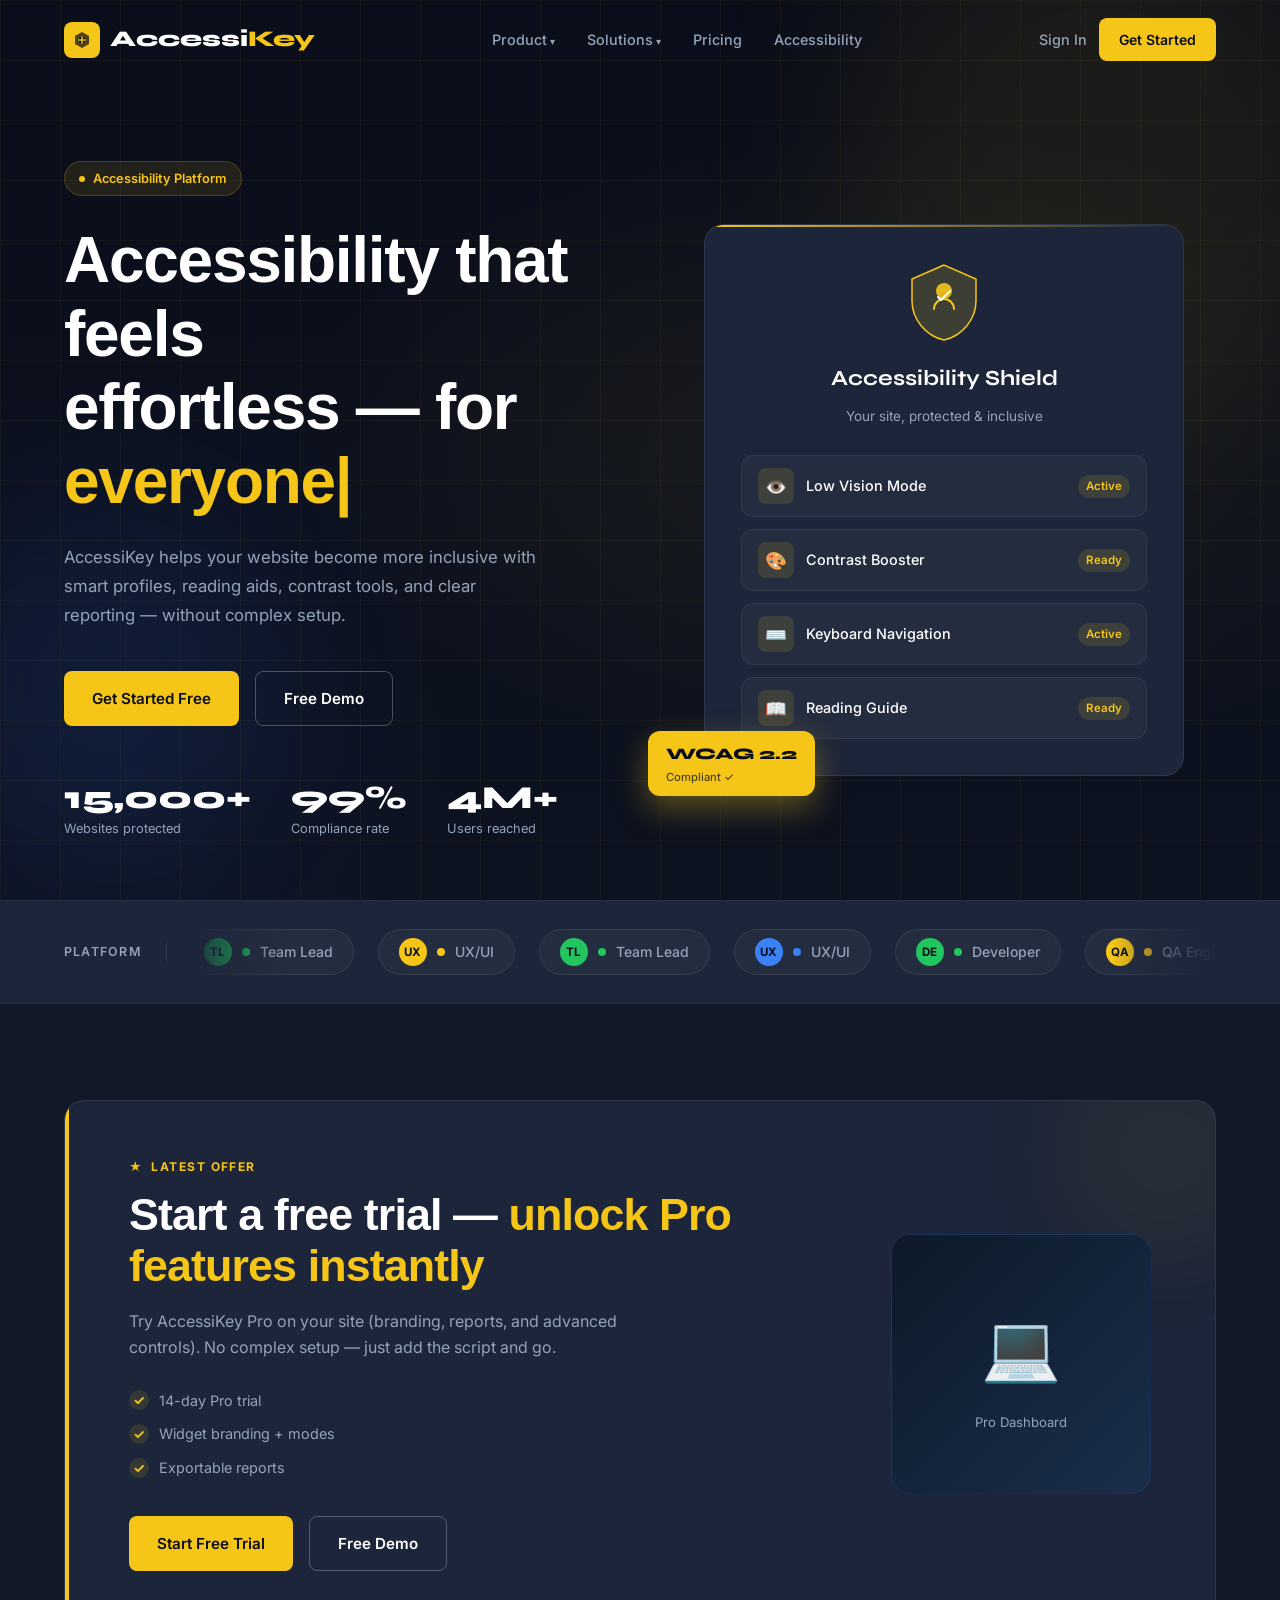
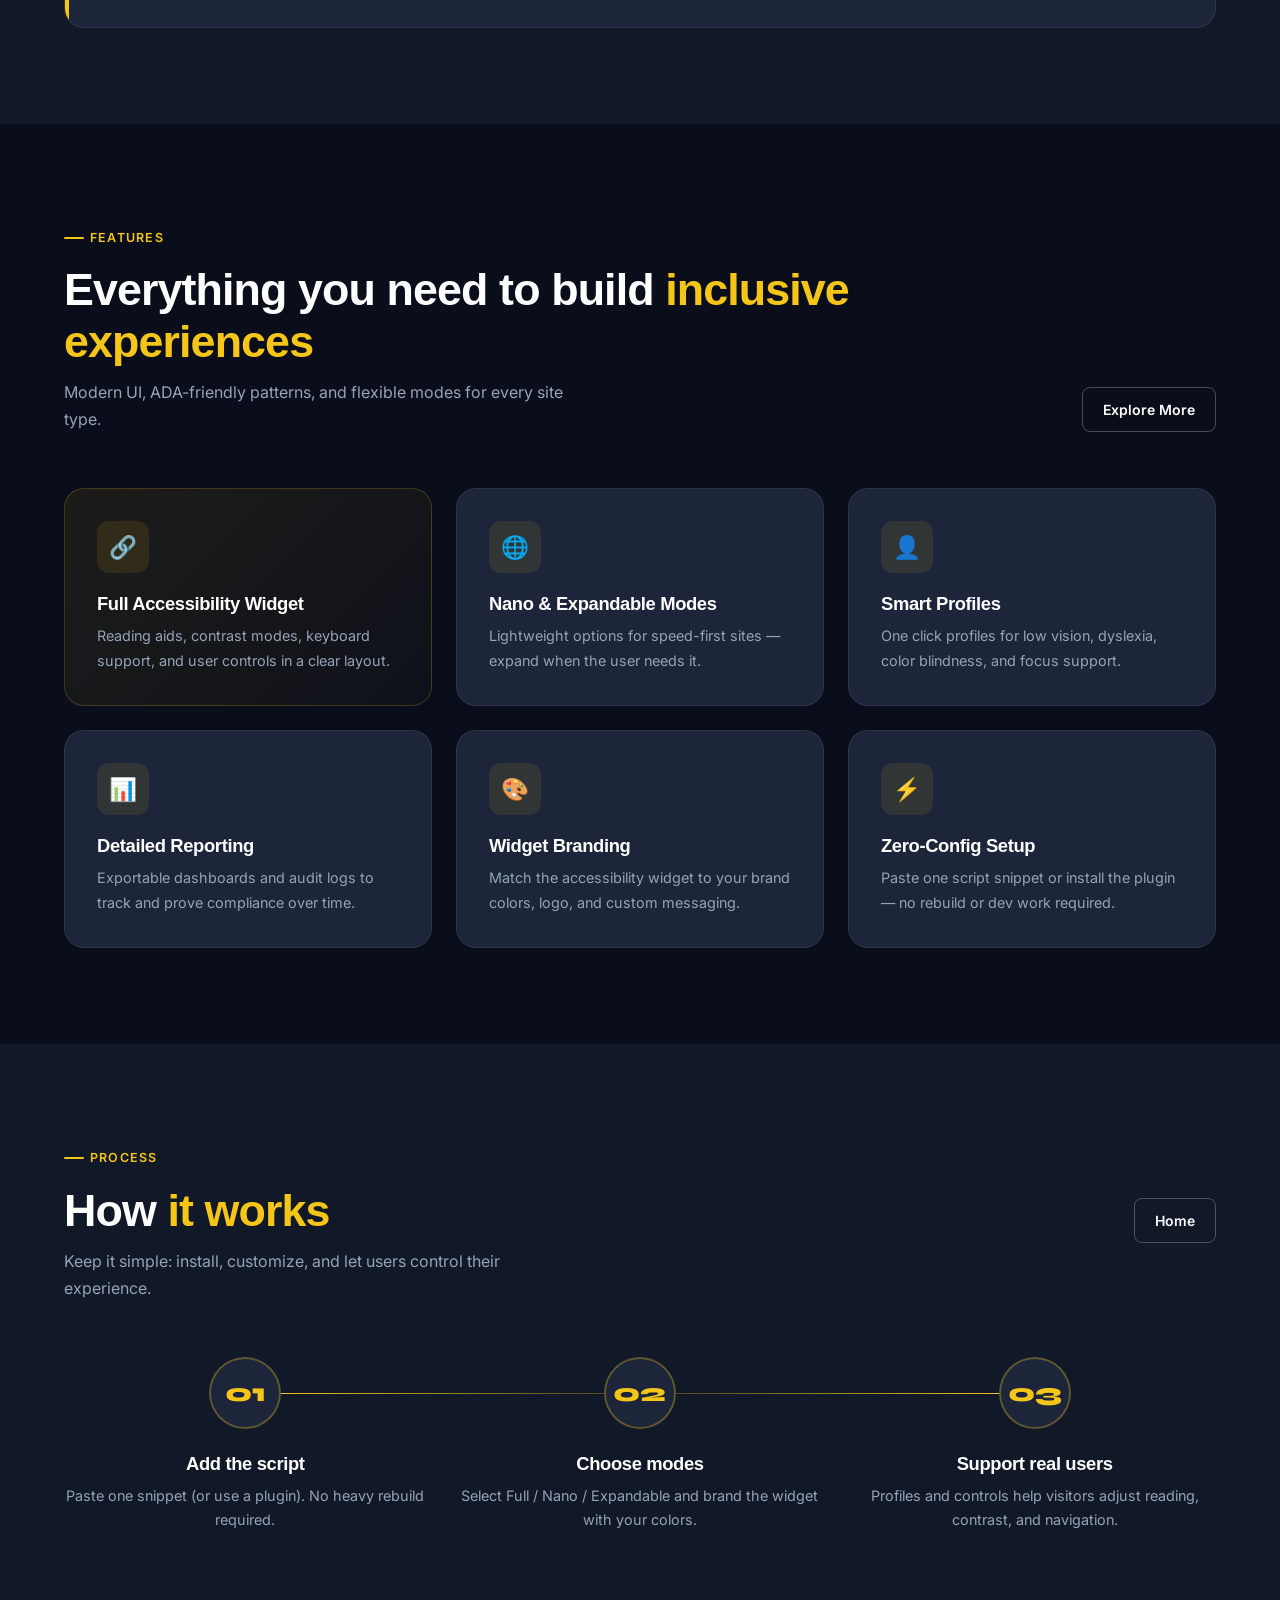
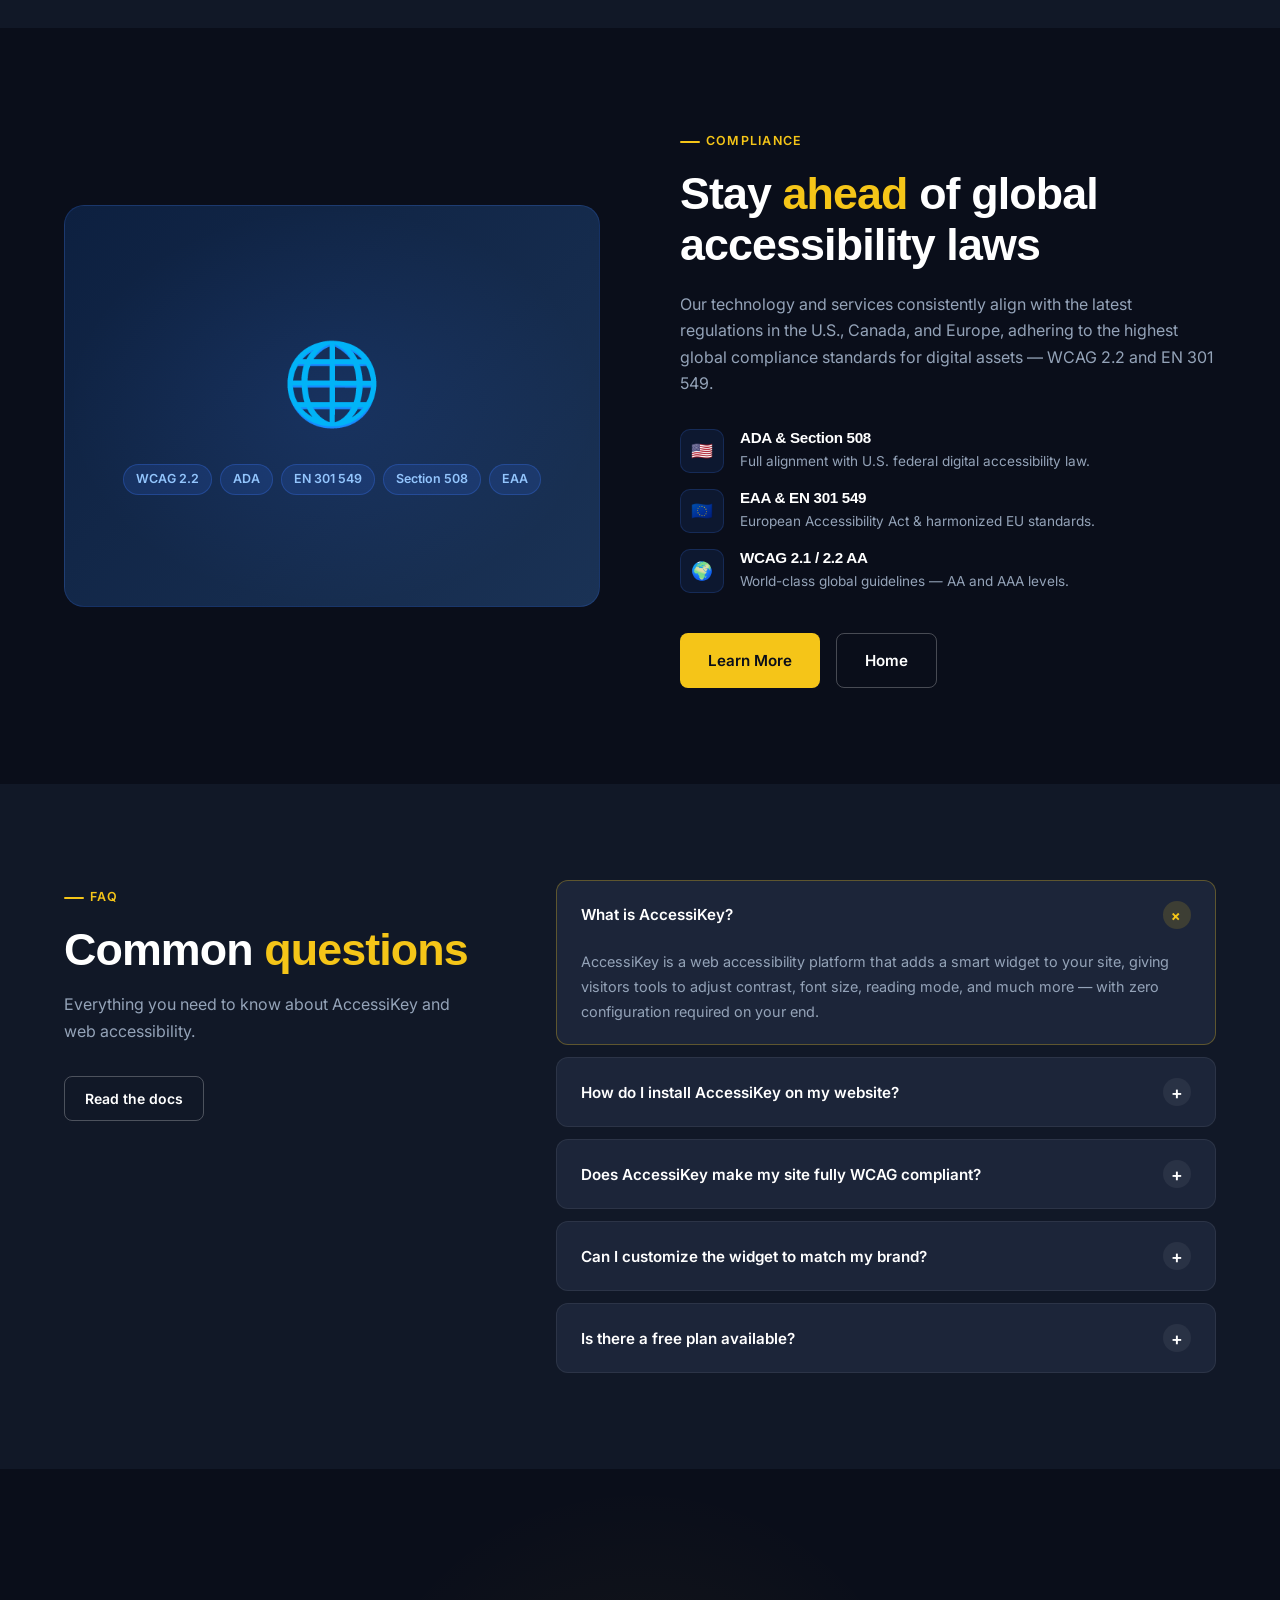
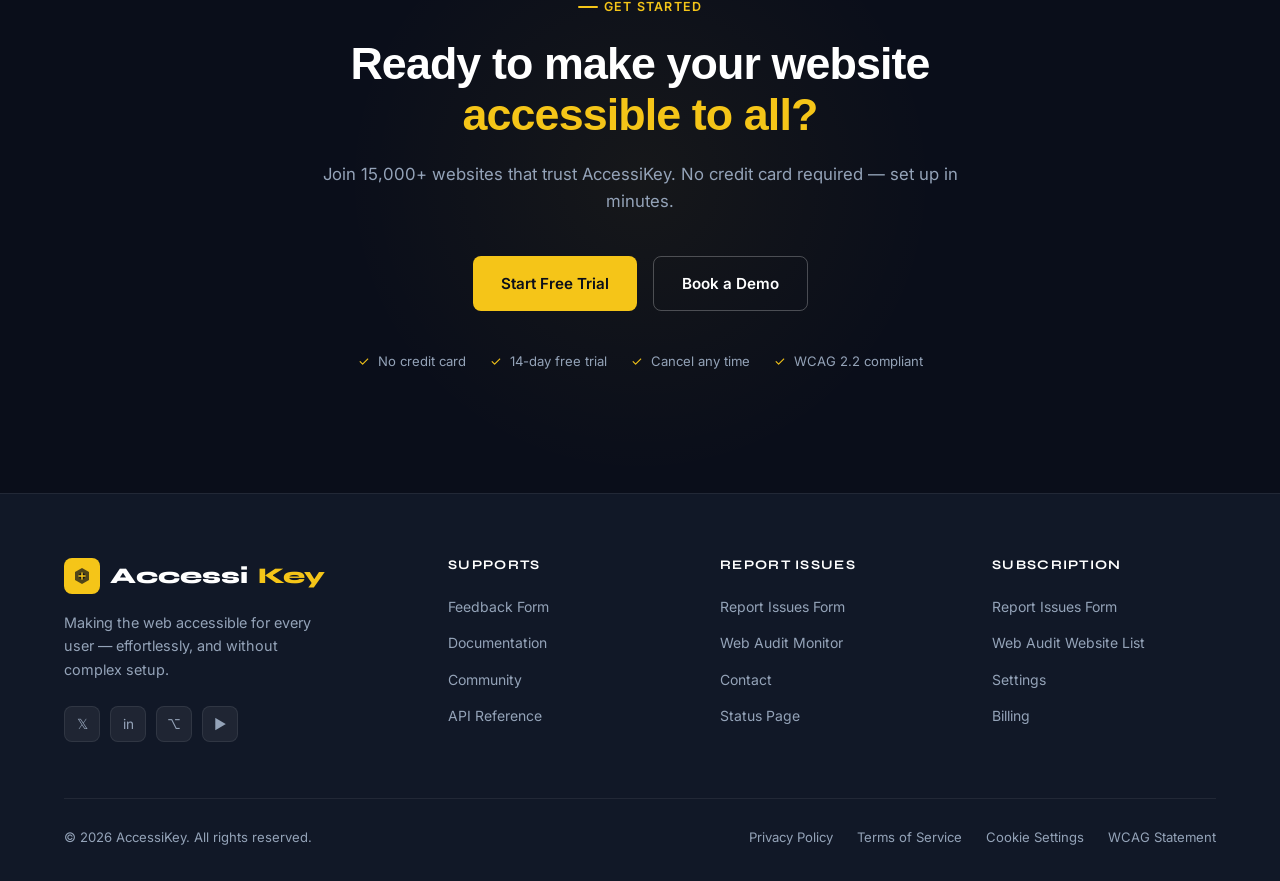
==== index.html @ ec05842f "first commit" ====
<!DOCTYPE html>
<html lang="en">
<head>
  <meta charset="UTF-8" />
  <meta name="viewport" content="width=device-width, initial-scale=1.0" />
  <meta name="description" content="AccessiKey — Accessibility that feels effortless. Smart profiles, contrast tools, reading aids, and compliance reporting for every website." />
  <title>AccessiKey — Accessibility for Everyone</title>
  <link rel="preconnect" href="https://fonts.googleapis.com" />
  <link rel="preconnect" href="https://fonts.gstatic.com" crossorigin />
  <link href="https://fonts.googleapis.com/css2?family=Inter:wght@300;400;500;600;700&family=Syne:wght@700;800&display=swap" rel="stylesheet" />
  <link rel="icon" href="data:image/svg+xml,<svg xmlns='http://www.w3.org/2000/svg' viewBox='0 0 32 32'><rect width='32' height='32' rx='6' fill='%23F5C518'/><text y='22' x='6' font-size='18'>♿</text></svg>" />
  <style>
*, *::before, *::after { box-sizing: border-box; margin: 0; padding: 0; }
:root {
  --midnight: #0A0E1A; --ink: #111827; --slate: #1C2539; --slate2: #243044;
  --gold: #F5C518; --gold-dim: #D4A80F; --ice: #E8F4FD; --body: #94A3B8; --white: #FFFFFF;
  --radius: 12px; --radius-lg: 20px;
  --transition: 0.28s cubic-bezier(.4,0,.2,1);
  --max-w: 1200px; --section-py: 96px;
}
html { scroll-behavior: smooth; }
body { font-family: 'Inter', sans-serif; background: var(--midnight); color: var(--white); line-height: 1.65; -webkit-font-smoothing: antialiased; overflow-x: hidden; }
h1,h2,h3,h4,h5 { font-family: 'Poppins', sans-serif; line-height: 1.15; letter-spacing: -0.02em; }
h1 { font-size: clamp(2.4rem,5vw,4.4rem); font-weight: 800; }
h2 { font-size: clamp(1.8rem,3.5vw,3rem); font-weight: 700; }
h3 { font-size: clamp(1.3rem,2.2vw,1.9rem); font-weight: 700; }
h4 { font-size: 1.15rem; font-weight: 600; }
p  { color: var(--body); }
a  { text-decoration: none; color: inherit; }
img { max-width: 100%; display: block; }
.container { width: 100%; max-width: var(--max-w); margin: 0 auto; padding: 0 24px; }

/* BUTTONS */
.btn { display: inline-flex; align-items: center; gap: 8px; padding: 14px 28px; border-radius: 8px; font-family: 'Inter',sans-serif; font-size: 0.95rem; font-weight: 600; cursor: pointer; border: none; transition: var(--transition); white-space: nowrap; }
.btn-gold { background: var(--gold); color: #0A0E1A; }
.btn-gold:hover { background: var(--gold-dim); transform: translateY(-2px); box-shadow: 0 8px 28px rgba(245,197,24,0.3); }
.btn-outline { background: transparent; color: var(--white); border: 1.5px solid rgba(255,255,255,0.25); }
.btn-outline:hover { border-color: var(--gold); color: var(--gold); transform: translateY(-2px); }
.btn-sm { padding: 10px 20px; font-size: 0.875rem; }

/* EYEBROW */
.eyebrow { display: inline-flex; align-items: center; gap: 6px; font-size: 0.78rem; font-weight: 600; letter-spacing: 0.1em; text-transform: uppercase; color: var(--gold); margin-bottom: 16px; }
.eyebrow::before { content: ''; display: block; width: 20px; height: 2px; background: var(--gold); border-radius: 2px; }

/* SECTIONS */
.section { padding: var(--section-py) 0; }
.section-dark { background: var(--ink); }
.highlight { color: var(--gold); }

/* REVEAL */
.reveal { opacity: 0; transform: translateY(32px); transition: opacity 0.6s ease, transform 0.6s ease; }
.reveal.visible { opacity: 1; transform: none; }
.reveal-delay-1 { transition-delay: 0.1s; }
.reveal-delay-2 { transition-delay: 0.2s; }
.reveal-delay-3 { transition-delay: 0.3s; }

/* NAV */
.site-nav { position: fixed; top: 0; left: 0; right: 0; z-index: 1000; padding: 18px 0; transition: background var(--transition), padding var(--transition); }
.site-nav.scrolled { background: rgba(10,14,26,0.93); backdrop-filter: blur(16px); padding: 12px 0; box-shadow: 0 1px 0 rgba(255,255,255,0.06); }
.nav-inner { display: flex; align-items: center; justify-content: space-between; }
.nav-logo { display: flex; align-items: center; gap: 10px; font-family: 'Syne',sans-serif; font-size: 1.4rem; font-weight: 800; color: var(--white); }
.nav-logo .logo-icon { width: 36px; height: 36px; background: var(--gold); border-radius: 8px; display: flex; align-items: center; justify-content: center; color: #0A0E1A; }
.nav-logo .accent { color: var(--gold); }
.nav-links { display: flex; align-items: center; gap: 32px; list-style: none; }
.nav-links a { font-size: 0.9rem; font-weight: 500; color: var(--body); transition: color var(--transition); }
.nav-links a:hover { color: var(--white); }
.has-dropdown > a::after { content: ' ▾'; font-size: 0.7em; }
.nav-cta { display: flex; align-items: center; gap: 12px; }
.link-signin { font-size: 0.9rem; font-weight: 500; color: var(--body); transition: color var(--transition); }
.link-signin:hover { color: var(--white); }
.nav-toggle { display: none; background: none; border: none; cursor: pointer; padding: 4px; flex-direction: column; gap: 5px; }
.nav-toggle span { display: block; width: 24px; height: 2px; background: var(--white); border-radius: 2px; }

/* HERO */
.hero { position: relative; min-height: 100vh; display: flex; align-items: center; padding-top: 100px; overflow: hidden; }
.hero-bg { position: absolute; inset: 0; background: radial-gradient(ellipse 80% 60% at 70% 50%, rgba(245,197,24,0.07) 0%, transparent 60%), radial-gradient(ellipse 50% 80% at 10% 80%, rgba(56,117,245,0.08) 0%, transparent 50%), linear-gradient(180deg, #0A0E1A 0%, #0d1220 100%); z-index: 0; }
.hero-grid { position: absolute; inset: 0; background-image: linear-gradient(rgba(245,197,24,0.04) 1px, transparent 1px), linear-gradient(90deg, rgba(245,197,24,0.04) 1px, transparent 1px); background-size: 60px 60px; z-index: 0; }
.hero-orb { position: absolute; border-radius: 50%; filter: blur(80px); z-index: 0; animation: orb-float 8s ease-in-out infinite alternate; }
.hero-orb-1 { width: 520px; height: 520px; background: rgba(245,197,24,0.07); top: -100px; right: -80px; }
.hero-orb-2 { width: 320px; height: 320px; background: rgba(56,117,245,0.06); bottom: 60px; left: -60px; animation-delay: -4s; }
@keyframes orb-float { from { transform: translateY(0) scale(1); } to { transform: translateY(-30px) scale(1.05); } }
.hero-inner { position: relative; z-index: 1; display: grid; grid-template-columns: 1fr 1fr; gap: 64px; align-items: center; }
.hero-eyebrow { display: inline-flex; align-items: center; gap: 8px; padding: 6px 14px; background: rgba(245,197,24,0.1); border: 1px solid rgba(245,197,24,0.2); border-radius: 100px; font-size: 0.8rem; font-weight: 600; color: var(--gold); margin-bottom: 28px; }
.hero-eyebrow .dot { width: 6px; height: 6px; background: var(--gold); border-radius: 50%; animation: pulse-dot 2s infinite; }
@keyframes pulse-dot { 0%,100% { opacity:1; transform:scale(1); } 50% { opacity:0.5; transform:scale(0.7); } }
.hero-heading { margin-bottom: 24px; }
.hero-desc { font-size: 1.05rem; color: var(--body); max-width: 480px; margin-bottom: 40px; line-height: 1.75; }
.hero-actions { display: flex; flex-wrap: wrap; gap: 16px; margin-bottom: 56px; }
.hero-stats { display: flex; gap: 40px; }
.stat-num { font-family: 'Syne',sans-serif; font-size: 2rem; font-weight: 800; color: var(--white); line-height: 1; }
.stat-label { font-size: 0.8rem; color: var(--body); margin-top: 4px; }

/* HERO CARD */
.hero-visual { position: relative; display: flex; justify-content: center; align-items: center; }
.hero-card { width: 100%; max-width: 480px; background: var(--slate); border: 1px solid rgba(255,255,255,0.08); border-radius: var(--radius-lg); padding: 36px; position: relative; overflow: hidden; }
.hero-card::before { content: ''; position: absolute; top: 0; left: 0; right: 0; height: 2px; background: linear-gradient(90deg, var(--gold), transparent); }
.card-shield { width: 80px; height: 80px; margin: 0 auto 20px; display: flex; align-items: center; justify-content: center; }
.card-shield svg { width: 100%; height: 100%; }
.card-title { font-family: 'Syne',sans-serif; font-size: 1.35rem; font-weight: 700; text-align: center; margin-bottom: 8px; }
.card-sub { text-align: center; font-size: 0.85rem; color: var(--body); margin-bottom: 28px; }
.card-features { display: flex; flex-direction: column; gap: 12px; }
.card-feat { display: flex; align-items: center; gap: 12px; padding: 12px 16px; background: rgba(255,255,255,0.04); border-radius: var(--radius); border: 1px solid rgba(255,255,255,0.06); transition: var(--transition); cursor: default; }
.card-feat:hover { background: rgba(245,197,24,0.06); border-color: rgba(245,197,24,0.2); transform: translateX(4px); }
.card-feat-icon { width: 36px; height: 36px; flex-shrink: 0; border-radius: 8px; background: rgba(245,197,24,0.12); display: flex; align-items: center; justify-content: center; font-size: 1.1rem; }
.card-feat-text { font-size: 0.9rem; font-weight: 500; color: var(--white); }
.card-feat-badge { margin-left: auto; font-size: 0.72rem; padding: 2px 8px; background: rgba(245,197,24,0.12); color: var(--gold); border-radius: 100px; font-weight: 600; }
.hero-badge { position: absolute; bottom: -20px; left: -24px; background: var(--gold); color: #0A0E1A; padding: 10px 18px; border-radius: var(--radius); font-family: 'Syne',sans-serif; font-weight: 800; font-size: 1rem; box-shadow: 0 12px 32px rgba(245,197,24,0.35); animation: badge-float 4s ease-in-out infinite alternate; z-index: 2; }
.hero-badge small { display: block; font-family: 'Inter',sans-serif; font-size: 0.7rem; font-weight: 500; opacity: 0.7; }
@keyframes badge-float { from { transform: translateY(0) rotate(-2deg); } to { transform: translateY(-8px) rotate(1deg); } }

/* PLATFORM BAR */
.platform-bar { background: var(--slate); padding: 28px 0; border-top: 1px solid rgba(255,255,255,0.06); border-bottom: 1px solid rgba(255,255,255,0.06); overflow: hidden; }
.platform-bar .container { display: flex; align-items: center; gap: 16px; }
.platform-label { font-size: 0.78rem; font-weight: 600; text-transform: uppercase; letter-spacing: 0.1em; color: var(--body); white-space: nowrap; padding-right: 24px; border-right: 1px solid rgba(255,255,255,0.1); flex-shrink: 0; }
.platform-track-wrap { flex: 1; overflow: hidden; mask-image: linear-gradient(90deg, transparent, black 10%, black 90%, transparent); }
.platform-track { display: flex; gap: 24px; width: max-content; animation: slide-platform 22s linear infinite; }
.platform-track:hover { animation-play-state: paused; }
@keyframes slide-platform { from { transform: translateX(0); } to { transform: translateX(-50%); } }
.platform-item { display: flex; align-items: center; gap: 10px; padding: 8px 20px; background: rgba(255,255,255,0.04); border: 1px solid rgba(255,255,255,0.07); border-radius: 100px; white-space: nowrap; font-size: 0.875rem; font-weight: 500; color: var(--body); transition: var(--transition); cursor: default; }
.platform-item:hover { background: rgba(245,197,24,0.08); border-color: rgba(245,197,24,0.2); color: var(--white); }
.pi-avatar { width: 28px; height: 28px; border-radius: 50%; display: flex; align-items: center; justify-content: center; font-size: 0.72rem; font-weight: 700; color: #0A0E1A; flex-shrink: 0; }
.pi-dot { width: 8px; height: 8px; border-radius: 50%; flex-shrink: 0; }
.pi-dot-green { background: #22c55e; } .pi-dot-yellow { background: var(--gold); } .pi-dot-blue { background: #3b82f6; }

/* OFFER */
.offer-inner { display: grid; grid-template-columns: 1fr auto; gap: 64px; align-items: center; background: var(--slate); border: 1px solid rgba(255,255,255,0.08); border-radius: var(--radius-lg); padding: 56px 64px; position: relative; overflow: hidden; }
.offer-inner::before { content: ''; position: absolute; top: 0; left: 0; width: 4px; height: 100%; background: var(--gold); }
.offer-inner::after { content: ''; position: absolute; top: -60px; right: -60px; width: 220px; height: 220px; background: rgba(245,197,24,0.05); border-radius: 50%; filter: blur(40px); }
.offer-tag { font-size: 0.75rem; font-weight: 700; text-transform: uppercase; letter-spacing: 0.12em; color: var(--gold); margin-bottom: 12px; display: flex; align-items: center; gap: 8px; }
.offer-tag::before { content: '★'; }
.offer-heading { margin-bottom: 16px; }
.offer-desc { margin-bottom: 28px; max-width: 500px; }
.offer-bullets { list-style: none; display: flex; flex-direction: column; gap: 10px; margin-bottom: 36px; }
.offer-bullets li { display: flex; align-items: center; gap: 10px; font-size: 0.9rem; color: var(--body); }
.offer-bullets li::before { content: '✓'; font-size: 0.85rem; font-weight: 700; color: var(--gold); width: 20px; height: 20px; background: rgba(245,197,24,0.12); border-radius: 50%; display: flex; align-items: center; justify-content: center; flex-shrink: 0; }
.offer-actions { display: flex; gap: 16px; flex-wrap: wrap; }
.offer-image { width: 260px; height: 260px; flex-shrink: 0; border-radius: var(--radius-lg); overflow: hidden; position: relative; z-index: 1; }
.offer-image-placeholder { width: 100%; height: 100%; background: linear-gradient(135deg, #0d1929, #1a2f4a); display: flex; flex-direction: column; align-items: center; justify-content: center; gap: 12px; border: 1px solid rgba(56,117,245,0.15); border-radius: var(--radius-lg); }
.offer-image-placeholder .big-icon { font-size: 4rem; }
.offer-image-placeholder p { font-size: 0.82rem; color: var(--body); }

/* FEATURES */
.section-header { display: flex; align-items: flex-end; justify-content: space-between; margin-bottom: 56px; gap: 24px; }
.section-header .text h2 { margin-bottom: 12px; }
.section-header .text p { max-width: 520px; }
.features-grid { display: grid; grid-template-columns: repeat(3,1fr); gap: 24px; }
.feat-card { background: var(--slate); border: 1px solid rgba(255,255,255,0.07); border-radius: var(--radius-lg); padding: 32px; transition: var(--transition); position: relative; overflow: hidden; }
.feat-card::after { content: ''; position: absolute; inset: 0; border-radius: var(--radius-lg); border: 1px solid var(--gold); opacity: 0; transition: opacity var(--transition); }
.feat-card:hover { transform: translateY(-6px); box-shadow: 0 24px 64px rgba(0,0,0,0.4); }
.feat-card:hover::after { opacity: 1; }
.feat-icon { width: 52px; height: 52px; border-radius: 12px; background: rgba(245,197,24,0.1); display: flex; align-items: center; justify-content: center; font-size: 1.4rem; margin-bottom: 20px; transition: var(--transition); }
.feat-card:hover .feat-icon { background: rgba(245,197,24,0.2); transform: scale(1.1); }
.feat-card h4 { margin-bottom: 10px; }
.feat-card p { font-size: 0.9rem; line-height: 1.7; }
.feat-card.featured { background: linear-gradient(135deg, rgba(245,197,24,0.08), rgba(245,197,24,0.02)); border-color: rgba(245,197,24,0.2); }

/* HOW IT WORKS */
.how-section { background: var(--ink); }
.steps-grid { display: grid; grid-template-columns: repeat(3,1fr); gap: 32px; position: relative; }
.steps-grid::before { content: ''; position: absolute; top: 36px; left: calc(16.6% + 18px); right: calc(16.6% + 18px); height: 1px; background: linear-gradient(90deg, var(--gold), rgba(245,197,24,0.2), var(--gold)); z-index: 0; }
.step-card { text-align: center; position: relative; z-index: 1; }
.step-num { width: 72px; height: 72px; border-radius: 50%; background: var(--slate); border: 2px solid rgba(245,197,24,0.3); margin: 0 auto 24px; display: flex; align-items: center; justify-content: center; font-family: 'Syne',sans-serif; font-size: 1.6rem; font-weight: 800; color: var(--gold); transition: var(--transition); }
.step-card:hover .step-num { background: var(--gold); color: #0A0E1A; border-color: var(--gold); transform: scale(1.08); }
.step-card h4 { margin-bottom: 10px; }
.step-card p { font-size: 0.9rem; }

/* COMPLIANCE */
.compliance-inner { display: grid; grid-template-columns: 1fr 1fr; gap: 80px; align-items: center; }
.compliance-img-placeholder { aspect-ratio: 4/3; background: linear-gradient(135deg, #0d2040, #1a3255); border-radius: var(--radius-lg); display: flex; align-items: center; justify-content: center; flex-direction: column; gap: 16px; border: 1px solid rgba(56,117,245,0.2); position: relative; overflow: hidden; }
.compliance-img-placeholder::before { content: ''; position: absolute; inset: 0; background: radial-gradient(ellipse at center, rgba(56,117,245,0.12) 0%, transparent 70%); }
.compliance-icon-large { font-size: 5rem; position: relative; z-index: 1; }
.compliance-tags { display: flex; gap: 8px; flex-wrap: wrap; justify-content: center; position: relative; z-index: 1; }
.comp-tag { padding: 4px 12px; background: rgba(56,117,245,0.15); border: 1px solid rgba(56,117,245,0.3); border-radius: 100px; font-size: 0.78rem; font-weight: 600; color: #93c5fd; }
.compliance-content h2 { margin-bottom: 20px; }
.compliance-content > p { margin-bottom: 32px; }
.compliance-list { list-style: none; display: flex; flex-direction: column; gap: 16px; margin-bottom: 40px; }
.compliance-list li { display: flex; gap: 16px; align-items: flex-start; }
.comp-icon { width: 44px; height: 44px; flex-shrink: 0; border-radius: 10px; background: rgba(56,117,245,0.1); border: 1px solid rgba(56,117,245,0.2); display: flex; align-items: center; justify-content: center; font-size: 1.1rem; }
.comp-text h5 { margin-bottom: 4px; font-size: 0.95rem; }
.comp-text p { font-size: 0.85rem; }

/* FAQ */
.faq-section { background: var(--ink); }
.faq-layout { display: grid; grid-template-columns: 1fr 1.6fr; gap: 80px; align-items: start; }
.faq-sidebar h2 { margin-bottom: 16px; }
.faq-sidebar p { margin-bottom: 32px; }
.faq-list { display: flex; flex-direction: column; gap: 12px; }
.faq-item { background: var(--slate); border: 1px solid rgba(255,255,255,0.07); border-radius: var(--radius); overflow: hidden; transition: border-color var(--transition); }
.faq-item.open { border-color: rgba(245,197,24,0.3); }
.faq-question { display: flex; align-items: center; justify-content: space-between; padding: 20px 24px; cursor: pointer; font-weight: 600; font-size: 0.95rem; width: 100%; background: none; border: none; color: var(--white); gap: 16px; text-align: left; font-family: 'Inter',sans-serif; }
.faq-question:hover { color: var(--gold); }
.faq-icon { width: 28px; height: 28px; flex-shrink: 0; border-radius: 50%; background: rgba(255,255,255,0.06); display: flex; align-items: center; justify-content: center; font-size: 1.1rem; transition: transform var(--transition), background var(--transition); }
.faq-item.open .faq-icon { transform: rotate(45deg); background: rgba(245,197,24,0.15); color: var(--gold); }
.faq-answer { max-height: 0; overflow: hidden; transition: max-height 0.4s ease; }
.faq-item.open .faq-answer { max-height: 400px; }
.faq-answer-inner { padding: 0 24px 20px; font-size: 0.9rem; line-height: 1.75; color: var(--body); }

/* CTA */
.cta-banner { background: var(--midnight); padding: 120px 0; position: relative; overflow: hidden; }
.cta-banner::before { content: ''; position: absolute; top: 50%; left: 50%; transform: translate(-50%,-50%); width: 600px; height: 600px; background: radial-gradient(ellipse, rgba(245,197,24,0.05) 0%, transparent 70%); border-radius: 50%; pointer-events: none; }
.cta-inner { text-align: center; max-width: 700px; margin: 0 auto; position: relative; z-index: 1; }
.cta-inner h2 { margin-bottom: 20px; }
.cta-inner > p { margin-bottom: 40px; font-size: 1.05rem; }
.cta-actions { display: flex; gap: 16px; justify-content: center; flex-wrap: wrap; }
.trust-pills { display: flex; gap: 24px; justify-content: center; flex-wrap: wrap; margin-top: 40px; }
.trust-pill { display: flex; align-items: center; gap: 8px; font-size: 0.82rem; color: var(--body); }
.trust-pill .check { color: var(--gold); }

/* FOOTER */
.site-footer { background: var(--ink); border-top: 1px solid rgba(255,255,255,0.07); padding: 64px 0 32px; }
.footer-top { display: grid; grid-template-columns: 1.5fr repeat(3,1fr); gap: 48px; margin-bottom: 56px; }
.footer-brand p { font-size: 0.9rem; margin: 16px 0 24px; max-width: 260px; }
.footer-social { display: flex; gap: 10px; }
.social-btn { width: 36px; height: 36px; border-radius: 8px; background: rgba(255,255,255,0.06); border: 1px solid rgba(255,255,255,0.08); display: flex; align-items: center; justify-content: center; font-size: 0.85rem; color: var(--body); transition: var(--transition); }
.social-btn:hover { background: rgba(245,197,24,0.12); border-color: rgba(245,197,24,0.3); color: var(--gold); transform: translateY(-2px); }
.footer-col h5 { font-family: 'Syne',sans-serif; font-size: 0.82rem; font-weight: 700; text-transform: uppercase; letter-spacing: 0.1em; color: var(--white); margin-bottom: 20px; }
.footer-col ul { list-style: none; display: flex; flex-direction: column; gap: 10px; }
.footer-col ul li a { font-size: 0.875rem; color: var(--body); transition: color var(--transition); }
.footer-col ul li a:hover { color: var(--gold); }
.footer-bottom { border-top: 1px solid rgba(255,255,255,0.07); padding-top: 28px; display: flex; align-items: center; justify-content: space-between; flex-wrap: wrap; gap: 16px; }
.footer-bottom p { font-size: 0.82rem; color: var(--body); }
.footer-bottom-links { display: flex; gap: 24px; }
.footer-bottom-links a { font-size: 0.82rem; color: var(--body); transition: color var(--transition); }
.footer-bottom-links a:hover { color: var(--gold); }

/* MOBILE NAV */
.mobile-nav { display: none; position: fixed; inset: 0; background: rgba(10,14,26,0.98); backdrop-filter: blur(20px); z-index: 9999; flex-direction: column; align-items: center; justify-content: center; gap: 28px; }
.mobile-nav.open { display: flex; }
.mobile-nav a { font-family: 'Syne',sans-serif; font-size: 1.8rem; font-weight: 700; color: var(--white); transition: color var(--transition); }
.mobile-nav a:hover { color: var(--gold); }
.mobile-nav-close { position: absolute; top: 24px; right: 24px; background: none; border: none; color: var(--white); font-size: 1.8rem; cursor: pointer; }

/* RESPONSIVE */
@media (max-width: 1024px) {
  .hero-inner { grid-template-columns: 1fr; gap: 48px; }
  /* .hero-visual { order: -1; } */
  .features-grid { grid-template-columns: repeat(2,1fr); }
  .compliance-inner { grid-template-columns: 1fr; gap: 48px; }
  .faq-layout { grid-template-columns: 1fr; gap: 40px; }
  .footer-top { grid-template-columns: 1fr 1fr; }
  .offer-inner { grid-template-columns: 1fr; }
  .offer-image { width: 100%; height: 180px; }
  .hero-visual{ display: none !important; }
  
}
@media (max-width: 768px) {
  :root { --section-py: 64px; }
  .nav-links, .nav-cta .btn { display: none; }
  .nav-toggle { display: flex; }
  .hero { min-height: auto; padding: 100px 0 80px; }
  .features-grid { grid-template-columns: 1fr; }
  .steps-grid { grid-template-columns: 1fr; }
  .steps-grid::before { display: none; }
  .footer-top { grid-template-columns: 1fr; }
  .offer-inner { padding: 32px 24px; }
  .section-header { flex-direction: column; align-items: flex-start; }
  .hero-stats { gap: 24px; flex-wrap: wrap; }
  .footer-bottom { flex-direction: column; text-align: center; }
  .accessKey_logo{ display: none !important; }
}
  </style>
</head>
<body>

<!-- NAV -->
<nav class="site-nav" role="navigation" aria-label="Main navigation">
  <div class="container">
    <div class="nav-inner">
      <a href="#" class="nav-logo" aria-label="AccessiKey Home">
        <span class="logo-icon" aria-hidden="true">
          <svg width="20" height="20" viewBox="0 0 20 20" fill="none">
            <path d="M10 2L3 6v8l7 4 7-4V6L10 2z" fill="#0A0E1A" opacity="0.7"/>
            <circle cx="10" cy="10" r="3" fill="#0A0E1A"/>
            <path d="M10 7v6M7 10h6" stroke="#F5C518" stroke-width="1.5" stroke-linecap="round"/>
          </svg>
        </span>
        <span class="accessKey_logo">
          Accessi<span class="accent">Key</span>
        </span>
      </a>
      <ul class="nav-links">
        <li class="has-dropdown"><a href="#features">Product</a></li>
        <li class="has-dropdown"><a href="#how-it-works">Solutions</a></li>
        <li><a href="#pricing">Pricing</a></li>
        <li><a href="#compliance">Accessibility</a></li>
      </ul>
      <div class="nav-cta">
        <a href="#" class="link-signin">Sign In</a>
        <a href="#get-started" class="btn btn-gold btn-sm">Get Started</a>
      </div>
      <button class="nav-toggle" aria-label="Open menu">
        <span></span><span></span><span></span>
      </button>
    </div>
  </div>
</nav>

<!-- Mobile Nav -->
<nav class="mobile-nav">
  <button class="mobile-nav-close">✕</button>
  <a href="#features">Product</a>
  <a href="#how-it-works">Solutions</a>
  <a href="#pricing">Pricing</a>
  <a href="#compliance">Accessibility</a>
  <a href="#">Sign In</a>
  <a href="#get-started" class="btn btn-gold">Get Started Free</a>
</nav>

<!-- HERO -->
<section class="hero" id="home">
  <div class="hero-bg"></div>
  <div class="hero-grid"></div>
  <div class="hero-orb hero-orb-1"></div>
  <div class="hero-orb hero-orb-2"></div>
  <div class="container">
    <div class="hero-inner">
      <div class="hero-content">
        <div class="hero-eyebrow">
          <span class="dot"></span>
          Accessibility Platform
        </div>
        <h1 class="hero-heading">
          Accessibility that feels<br>effortless — for<br>
          <span class="highlight"><span class="hero-type">everyone</span><span class="cursor" style="color:var(--gold);animation:blink 1s step-end infinite">|</span></span>
        </h1>
        <p class="hero-desc">AccessiKey helps your website become more inclusive with smart profiles, reading aids, contrast tools, and clear reporting — without complex setup.</p>
        <div class="hero-actions">
          <a href="#get-started" class="btn btn-gold">Get Started Free</a>
          <a href="#demo" class="btn btn-outline">Free Demo</a>
        </div>
        <div class="hero-stats">
          <div class="stat-item">
            <div class="stat-num"><span data-count="15000" data-suffix="+">0+</span></div>
            <div class="stat-label">Websites protected</div>
          </div>
          <div class="stat-item">
            <div class="stat-num"><span data-count="99" data-suffix="%">0%</span></div>
            <div class="stat-label">Compliance rate</div>
          </div>
          <div class="stat-item">
            <div class="stat-num"><span data-count="4" data-suffix="M+">0</span></div>
            <div class="stat-label">Users reached</div>
          </div>
        </div>
      </div>
      <div class="hero-visual">
        <div class="hero-card">
          <div class="card-shield">
            <svg viewBox="0 0 80 80" fill="none" xmlns="http://www.w3.org/2000/svg">
              <path d="M40 4L8 18v22c0 18 13.6 34.8 32 39 18.4-4.2 32-21 32-39V18L40 4z" fill="rgba(245,197,24,0.15)" stroke="#F5C518" stroke-width="1.5"/>
              <circle cx="40" cy="30" r="8" fill="#F5C518" opacity="0.9"/>
              <path d="M30 48c0-5.5 4.5-10 10-10s10 4.5 10 10" stroke="#F5C518" stroke-width="2" stroke-linecap="round"/>
              <path d="M34 36l3 3 9-9" stroke="white" stroke-width="2" stroke-linecap="round" stroke-linejoin="round"/>
            </svg>
          </div>
          <div class="card-title">Accessibility Shield</div>
          <div class="card-sub">Your site, protected &amp; inclusive</div>
          <div class="card-features">
            <div class="card-feat"><div class="card-feat-icon">👁️</div><div class="card-feat-text">Low Vision Mode</div><div class="card-feat-badge">Active</div></div>
            <div class="card-feat"><div class="card-feat-icon">🎨</div><div class="card-feat-text">Contrast Booster</div><div class="card-feat-badge">Ready</div></div>
            <div class="card-feat"><div class="card-feat-icon">⌨️</div><div class="card-feat-text">Keyboard Navigation</div><div class="card-feat-badge">Active</div></div>
            <div class="card-feat"><div class="card-feat-icon">📖</div><div class="card-feat-text">Reading Guide</div><div class="card-feat-badge">Ready</div></div>
          </div>
        </div>
        <div class="hero-badge">WCAG 2.2<small>Compliant ✓</small></div>
      </div>
    </div>
  </div>
</section>

<!-- PLATFORM BAR -->
<div class="platform-bar">
  <div class="container">
    <div class="platform-label">Platform</div>
    <div class="platform-track-wrap">
      <div class="platform-track" id="platformTrack">
        <div class="platform-item"><div class="pi-avatar" style="background:#22c55e">TL</div><div class="pi-dot pi-dot-green"></div>Team Lead</div>
        <div class="platform-item"><div class="pi-avatar" style="background:#F5C518">UX</div><div class="pi-dot pi-dot-yellow"></div>UX/UI</div>
        <div class="platform-item"><div class="pi-avatar" style="background:#22c55e">TL</div><div class="pi-dot pi-dot-green"></div>Team Lead</div>
        <div class="platform-item"><div class="pi-avatar" style="background:#3b82f6">UX</div><div class="pi-dot pi-dot-blue"></div>UX/UI</div>
        <div class="platform-item"><div class="pi-avatar" style="background:#22c55e">DE</div><div class="pi-dot pi-dot-green"></div>Developer</div>
        <div class="platform-item"><div class="pi-avatar" style="background:#F5C518">QA</div><div class="pi-dot pi-dot-yellow"></div>QA Engineer</div>
        <div class="platform-item"><div class="pi-avatar" style="background:#22c55e">PM</div><div class="pi-dot pi-dot-green"></div>Product</div>
        <div class="platform-item"><div class="pi-avatar" style="background:#3b82f6">DS</div><div class="pi-dot pi-dot-blue"></div>Designer</div>
        <!-- Duplicated for seamless loop -->
        <div class="platform-item"><div class="pi-avatar" style="background:#22c55e">TL</div><div class="pi-dot pi-dot-green"></div>Team Lead</div>
        <div class="platform-item"><div class="pi-avatar" style="background:#F5C518">UX</div><div class="pi-dot pi-dot-yellow"></div>UX/UI</div>
        <div class="platform-item"><div class="pi-avatar" style="background:#22c55e">TL</div><div class="pi-dot pi-dot-green"></div>Team Lead</div>
        <div class="platform-item"><div class="pi-avatar" style="background:#3b82f6">UX</div><div class="pi-dot pi-dot-blue"></div>UX/UI</div>
        <div class="platform-item"><div class="pi-avatar" style="background:#22c55e">DE</div><div class="pi-dot pi-dot-green"></div>Developer</div>
        <div class="platform-item"><div class="pi-avatar" style="background:#F5C518">QA</div><div class="pi-dot pi-dot-yellow"></div>QA Engineer</div>
        <div class="platform-item"><div class="pi-avatar" style="background:#22c55e">PM</div><div class="pi-dot pi-dot-green"></div>Product</div>
        <div class="platform-item"><div class="pi-avatar" style="background:#3b82f6">DS</div><div class="pi-dot pi-dot-blue"></div>Designer</div>
      </div>
    </div>
  </div>
</div>

<!-- OFFER -->
<section class="section section-dark" id="trial">
  <div class="container">
    <div class="offer-inner reveal">
      <div class="offer-content">
        <div class="offer-tag">Latest Offer</div>
        <h2 class="offer-heading">Start a free trial — <span class="highlight">unlock Pro features instantly</span></h2>
        <p class="offer-desc">Try AccessiKey Pro on your site (branding, reports, and advanced controls). No complex setup — just add the script and go.</p>
        <ul class="offer-bullets">
          <li>14-day Pro trial</li>
          <li>Widget branding + modes</li>
          <li>Exportable reports</li>
        </ul>
        <div class="offer-actions">
          <a href="#" class="btn btn-gold">Start Free Trial</a>
          <a href="#" class="btn btn-outline">Free Demo</a>
        </div>
      </div>
      <div class="offer-image">
        <div class="offer-image-placeholder">
          <span class="big-icon">💻</span>
          <p>Pro Dashboard</p>
        </div>
      </div>
    </div>
  </div>
</section>

<!-- FEATURES -->
<section class="section" id="features">
  <div class="container">
    <div class="section-header reveal">
      <div class="text">
        <span class="eyebrow">Features</span>
        <h2>Everything you need to build <span class="highlight">inclusive experiences</span></h2>
        <p>Modern UI, ADA-friendly patterns, and flexible modes for every site type.</p>
      </div>
      <a href="#" class="btn btn-outline btn-sm">Explore More</a>
    </div>
    <div class="features-grid">
      <article class="feat-card featured reveal reveal-delay-1">
        <div class="feat-icon">🔗</div>
        <h4>Full Accessibility Widget</h4>
        <p>Reading aids, contrast modes, keyboard support, and user controls in a clear layout.</p>
      </article>
      <article class="feat-card reveal reveal-delay-2">
        <div class="feat-icon">🌐</div>
        <h4>Nano &amp; Expandable Modes</h4>
        <p>Lightweight options for speed-first sites — expand when the user needs it.</p>
      </article>
      <article class="feat-card reveal reveal-delay-3">
        <div class="feat-icon">👤</div>
        <h4>Smart Profiles</h4>
        <p>One click profiles for low vision, dyslexia, color blindness, and focus support.</p>
      </article>
      <article class="feat-card reveal reveal-delay-1">
        <div class="feat-icon">📊</div>
        <h4>Detailed Reporting</h4>
        <p>Exportable dashboards and audit logs to track and prove compliance over time.</p>
      </article>
      <article class="feat-card reveal reveal-delay-2">
        <div class="feat-icon">🎨</div>
        <h4>Widget Branding</h4>
        <p>Match the accessibility widget to your brand colors, logo, and custom messaging.</p>
      </article>
      <article class="feat-card reveal reveal-delay-3">
        <div class="feat-icon">⚡</div>
        <h4>Zero-Config Setup</h4>
        <p>Paste one script snippet or install the plugin — no rebuild or dev work required.</p>
      </article>
    </div>
  </div>
</section>

<!-- HOW IT WORKS -->
<section class="section how-section" id="how-it-works">
  <div class="container">
    <div class="section-header reveal" style="justify-content:space-between;align-items:center">
      <div class="text">
        <span class="eyebrow">Process</span>
        <h2>How <span class="highlight">it works</span></h2>
        <p>Keep it simple: install, customize, and let users control their experience.</p>
      </div>
      <a href="#" class="btn btn-outline btn-sm">Home</a>
    </div>
    <div class="steps-grid">
      <div class="step-card reveal reveal-delay-1">
        <div class="step-num">01</div>
        <h4>Add the script</h4>
        <p>Paste one snippet (or use a plugin). No heavy rebuild required.</p>
      </div>
      <div class="step-card reveal reveal-delay-2">
        <div class="step-num">02</div>
        <h4>Choose modes</h4>
        <p>Select Full / Nano / Expandable and brand the widget with your colors.</p>
      </div>
      <div class="step-card reveal reveal-delay-3">
        <div class="step-num">03</div>
        <h4>Support real users</h4>
        <p>Profiles and controls help visitors adjust reading, contrast, and navigation.</p>
      </div>
    </div>
  </div>
</section>

<!-- COMPLIANCE -->
<section class="section" id="compliance">
  <div class="container">
    <div class="compliance-inner">
      <div class="compliance-visual reveal">
        <div class="compliance-img-placeholder">
          <span class="compliance-icon-large">🌐</span>
          <div class="compliance-tags">
            <span class="comp-tag">WCAG 2.2</span>
            <span class="comp-tag">ADA</span>
            <span class="comp-tag">EN 301 549</span>
            <span class="comp-tag">Section 508</span>
            <span class="comp-tag">EAA</span>
          </div>
        </div>
      </div>
      <div class="compliance-content reveal reveal-delay-1">
        <span class="eyebrow">Compliance</span>
        <h2>Stay <span class="highlight">ahead</span> of global accessibility laws</h2>
        <p>Our technology and services consistently align with the latest regulations in the U.S., Canada, and Europe, adhering to the highest global compliance standards for digital assets — WCAG 2.2 and EN 301 549.</p>
        <ul class="compliance-list">
          <li>
            <div class="comp-icon">🇺🇸</div>
            <div class="comp-text"><h5>ADA &amp; Section 508</h5><p>Full alignment with U.S. federal digital accessibility law.</p></div>
          </li>
          <li>
            <div class="comp-icon">🇪🇺</div>
            <div class="comp-text"><h5>EAA &amp; EN 301 549</h5><p>European Accessibility Act &amp; harmonized EU standards.</p></div>
          </li>
          <li>
            <div class="comp-icon">🌍</div>
            <div class="comp-text"><h5>WCAG 2.1 / 2.2 AA</h5><p>World-class global guidelines — AA and AAA levels.</p></div>
          </li>
        </ul>
        <div style="display:flex;gap:16px;flex-wrap:wrap">
          <a href="#" class="btn btn-gold">Learn More</a>
          <a href="#" class="btn btn-outline">Home</a>
        </div>
      </div>
    </div>
  </div>
</section>

<!-- FAQ -->
<section class="section faq-section" id="faq">
  <div class="container">
    <div class="faq-layout">
      <div class="faq-sidebar reveal">
        <span class="eyebrow">FAQ</span>
        <h2>Common <span class="highlight">questions</span></h2>
        <p>Everything you need to know about AccessiKey and web accessibility.</p>
        <a href="#" class="btn btn-outline btn-sm">Read the docs</a>
      </div>
      <div class="faq-list reveal reveal-delay-1">
        <div class="faq-item open">
          <button class="faq-question" aria-expanded="true">What is AccessiKey?<span class="faq-icon">+</span></button>
          <div class="faq-answer"><div class="faq-answer-inner">AccessiKey is a web accessibility platform that adds a smart widget to your site, giving visitors tools to adjust contrast, font size, reading mode, and much more — with zero configuration required on your end.</div></div>
        </div>
        <div class="faq-item">
          <button class="faq-question" aria-expanded="false">How do I install AccessiKey on my website?<span class="faq-icon">+</span></button>
          <div class="faq-answer"><div class="faq-answer-inner">Simply paste a single JavaScript snippet before the closing &lt;/body&gt; tag on your pages. For WordPress users, we offer a one-click plugin that handles everything automatically.</div></div>
        </div>
        <div class="faq-item">
          <button class="faq-question" aria-expanded="false">Does AccessiKey make my site fully WCAG compliant?<span class="faq-icon">+</span></button>
          <div class="faq-answer"><div class="faq-answer-inner">AccessiKey significantly improves your compliance score and addresses the majority of WCAG 2.1/2.2 AA criteria. For a fully audited certification, we recommend pairing the widget with a professional accessibility audit.</div></div>
        </div>
        <div class="faq-item">
          <button class="faq-question" aria-expanded="false">Can I customize the widget to match my brand?<span class="faq-icon">+</span></button>
          <div class="faq-answer"><div class="faq-answer-inner">Yes — Pro plans allow full branding: custom colors, logo, widget position, and even the language of all labels.</div></div>
        </div>
        <div class="faq-item">
          <button class="faq-question" aria-expanded="false">Is there a free plan available?<span class="faq-icon">+</span></button>
          <div class="faq-answer"><div class="faq-answer-inner">Absolutely. Our free tier covers essential accessibility features for up to one website. Upgrade to Pro for unlimited sites, reports, and advanced modes.</div></div>
        </div>
      </div>
    </div>
  </div>
</section>

<!-- CTA -->
<section class="cta-banner" id="get-started">
  <div class="container">
    <div class="cta-inner reveal">
      <span class="eyebrow" style="justify-content:center;margin-bottom:20px">Get Started</span>
      <h2>Ready to make your website <span class="highlight">accessible to all?</span></h2>
      <p>Join 15,000+ websites that trust AccessiKey. No credit card required — set up in minutes.</p>
      <div class="cta-actions">
        <a href="#trial" class="btn btn-gold">Start Free Trial</a>
        <a href="#demo"  class="btn btn-outline">Book a Demo</a>
      </div>
      <div class="trust-pills">
        <div class="trust-pill"><span class="check">✓</span> No credit card</div>
        <div class="trust-pill"><span class="check">✓</span> 14-day free trial</div>
        <div class="trust-pill"><span class="check">✓</span> Cancel any time</div>
        <div class="trust-pill"><span class="check">✓</span> WCAG 2.2 compliant</div>
      </div>
    </div>
  </div>
</section>

<!-- FOOTER -->
<footer class="site-footer">
  <div class="container">
    <div class="footer-top">
      <div class="footer-brand">
        <a href="#" class="nav-logo">
          <span class="logo-icon">
            <svg width="20" height="20" viewBox="0 0 20 20" fill="none">
              <path d="M10 2L3 6v8l7 4 7-4V6L10 2z" fill="#0A0E1A" opacity="0.7"/>
              <circle cx="10" cy="10" r="3" fill="#0A0E1A"/>
              <path d="M10 7v6M7 10h6" stroke="#F5C518" stroke-width="1.5" stroke-linecap="round"/>
            </svg>
          </span>
          Accessi<span class="accent">Key</span>
        </a>
        <p>Making the web accessible for every user — effortlessly, and without complex setup.</p>
        <div class="footer-social">
          <a href="#" class="social-btn" aria-label="Twitter">𝕏</a>
          <a href="#" class="social-btn" aria-label="LinkedIn">in</a>
          <a href="#" class="social-btn" aria-label="GitHub">⌥</a>
          <a href="#" class="social-btn" aria-label="YouTube">▶</a>
        </div>
      </div>
      <div class="footer-col">
        <h5>Supports</h5>
        <ul>
          <li><a href="#">Feedback Form</a></li>
          <li><a href="#">Documentation</a></li>
          <li><a href="#">Community</a></li>
          <li><a href="#">API Reference</a></li>
        </ul>
      </div>
      <div class="footer-col">
        <h5>Report Issues</h5>
        <ul>
          <li><a href="#">Report Issues Form</a></li>
          <li><a href="#">Web Audit Monitor</a></li>
          <li><a href="#">Contact</a></li>
          <li><a href="#">Status Page</a></li>
        </ul>
      </div>
      <div class="footer-col">
        <h5>Subscription</h5>
        <ul>
          <li><a href="#">Report Issues Form</a></li>
          <li><a href="#">Web Audit Website List</a></li>
          <li><a href="#">Settings</a></li>
          <li><a href="#">Billing</a></li>
        </ul>
      </div>
    </div>
    <div class="footer-bottom">
      <p>© 2026 AccessiKey. All rights reserved.</p>
      <div class="footer-bottom-links">
        <a href="#">Privacy Policy</a>
        <a href="#">Terms of Service</a>
        <a href="#">Cookie Settings</a>
        <a href="#">WCAG Statement</a>
      </div>
    </div>
  </div>
</footer>

<style>
@keyframes blink { 0%,100%{opacity:1} 50%{opacity:0} }
</style>

<script>
document.addEventListener('DOMContentLoaded', () => {
  // Sticky nav
  const nav = document.querySelector('.site-nav');
  window.addEventListener('scroll', () => nav.classList.toggle('scrolled', window.scrollY > 40), { passive: true });

  // Mobile nav
  const toggle = document.querySelector('.nav-toggle');
  const mobileNav = document.querySelector('.mobile-nav');
  const closeBtn = document.querySelector('.mobile-nav-close');
  toggle?.addEventListener('click', () => mobileNav.classList.add('open'));
  closeBtn?.addEventListener('click', () => mobileNav.classList.remove('open'));
  mobileNav?.querySelectorAll('a').forEach(a => a.addEventListener('click', () => mobileNav.classList.remove('open')));

  // Scroll reveal
  const revealObs = new IntersectionObserver((entries) => {
    entries.forEach(e => { if (e.isIntersecting) { e.target.classList.add('visible'); revealObs.unobserve(e.target); } });
  }, { threshold: 0.1 });
  document.querySelectorAll('.reveal').forEach(el => revealObs.observe(el));

  // FAQ
  document.querySelectorAll('.faq-question').forEach(btn => {
    btn.addEventListener('click', () => {
      const item = btn.closest('.faq-item');
      const isOpen = item.classList.contains('open');
      document.querySelectorAll('.faq-item').forEach(i => { i.classList.remove('open'); i.querySelector('.faq-question').setAttribute('aria-expanded','false'); });
      if (!isOpen) { item.classList.add('open'); btn.setAttribute('aria-expanded','true'); }
    });
  });

  // Animated counters
  const countObs = new IntersectionObserver((entries) => {
    entries.forEach(e => {
      if (!e.isIntersecting) return;
      const el = e.target;
      const target = parseInt(el.dataset.count);
      const suffix = el.dataset.suffix || '';
      let current = 0;
      const step = target / 60;
      const timer = setInterval(() => {
        current = Math.min(current + step, target);
        el.textContent = Math.round(current).toLocaleString() + suffix;
        if (current >= target) clearInterval(timer);
      }, 20);
      countObs.unobserve(el);
    });
  }, { threshold: 0.5 });
  document.querySelectorAll('[data-count]').forEach(el => countObs.observe(el));

  // Typing effect
  const typeTarget = document.querySelector('.hero-type');
  if (typeTarget) {
    const words = ['everyone', 'all users', 'visitors', 'your team'];
    let wi = 0, ci = 0, deleting = false;
    const type = () => {
      const word = words[wi];
      if (!deleting) { typeTarget.textContent = word.slice(0, ci + 1); ci++; if (ci === word.length) { deleting = true; setTimeout(type, 1800); return; } }
      else { typeTarget.textContent = word.slice(0, ci - 1); ci--; if (ci === 0) { deleting = false; wi = (wi + 1) % words.length; } }
      setTimeout(type, deleting ? 55 : 85);
    };
    setTimeout(type, 1200);
  }

  // Feature card tilt
  document.querySelectorAll('.feat-card').forEach(card => {
    card.addEventListener('mousemove', e => {
      const rect = card.getBoundingClientRect();
      const x = (e.clientX - rect.left) / rect.width - 0.5;
      const y = (e.clientY - rect.top) / rect.height - 0.5;
      card.style.transform = `translateY(-6px) rotateX(${y * -6}deg) rotateY(${x * 6}deg)`;
    });
    card.addEventListener('mouseleave', () => { card.style.transform = ''; });
  });

  // Parallax on hero orbs
  window.addEventListener('scroll', () => {
    const sy = window.scrollY;
    document.querySelectorAll('.hero-orb').forEach((o, i) => {
      o.style.transform = `translateY(${sy * (i % 2 === 0 ? 0.08 : -0.05)}px)`;
    });
  }, { passive: true });
});
</script>
</body>
</html>
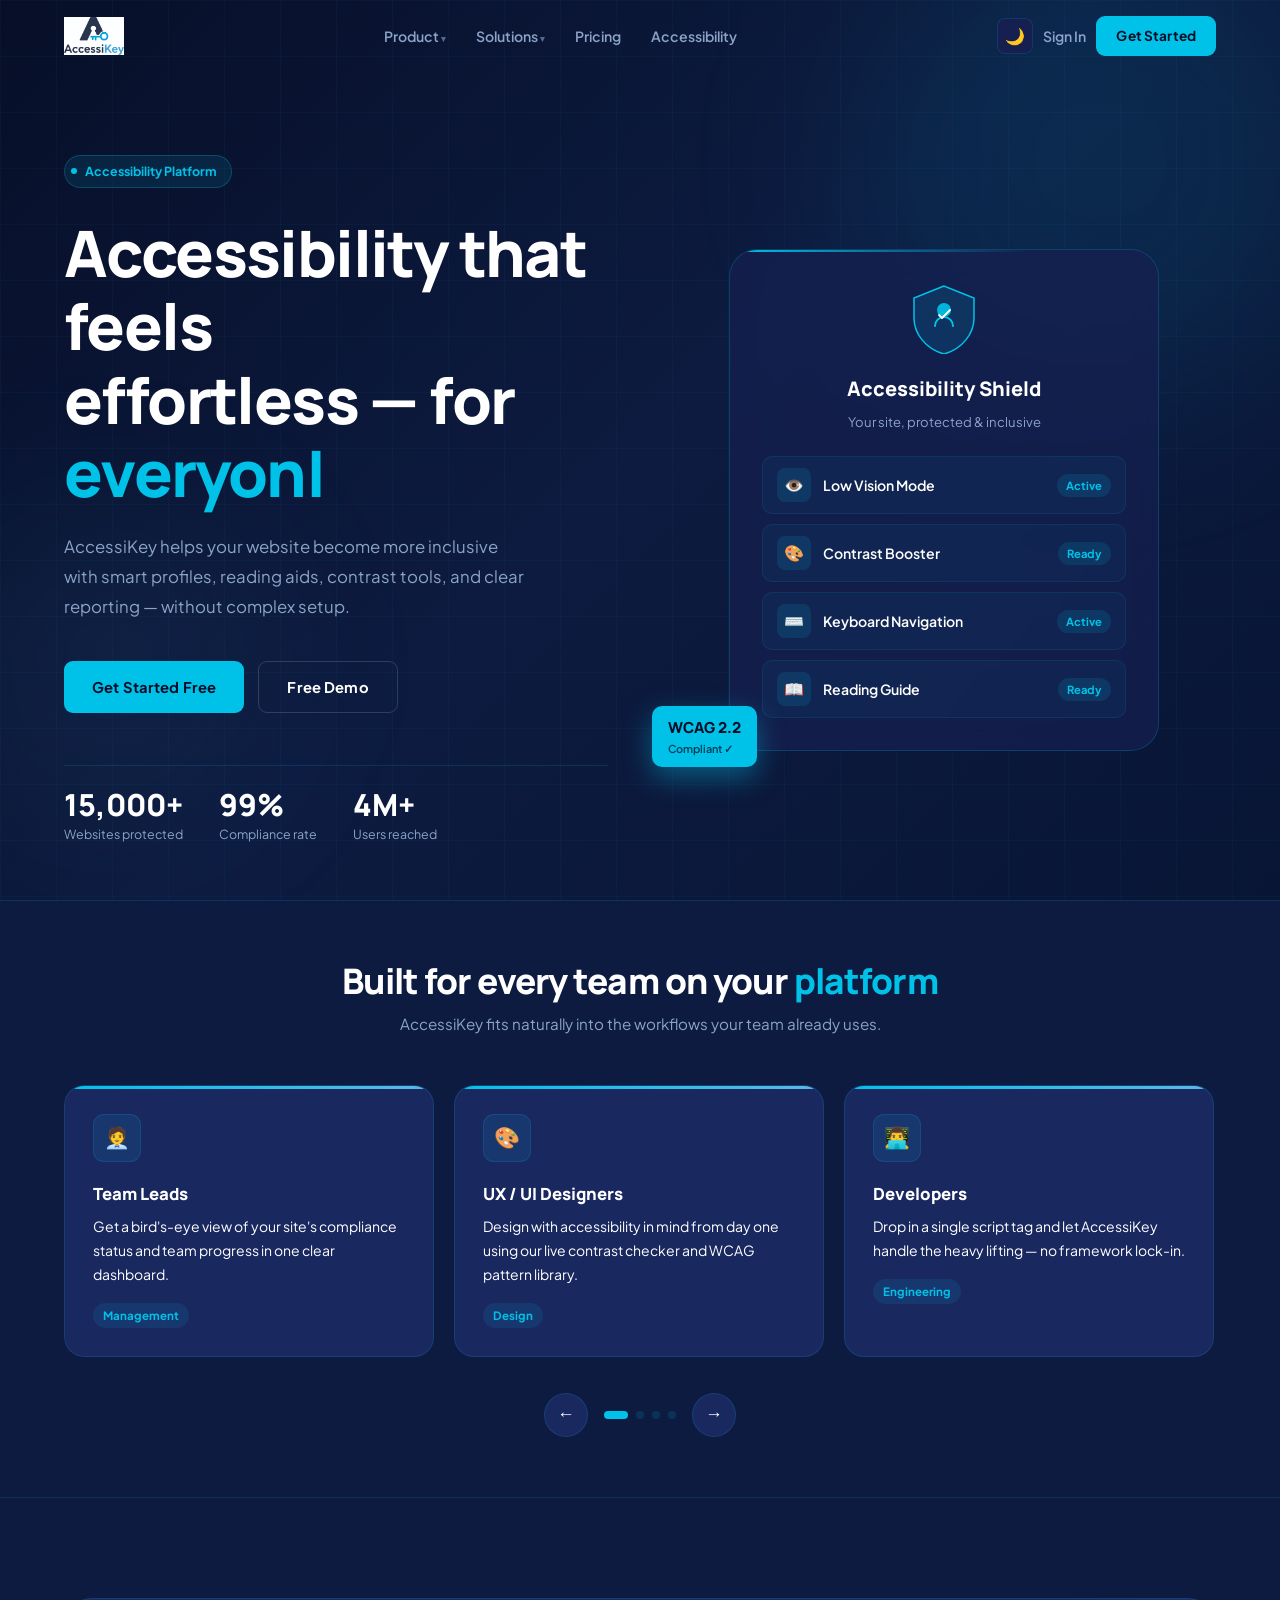
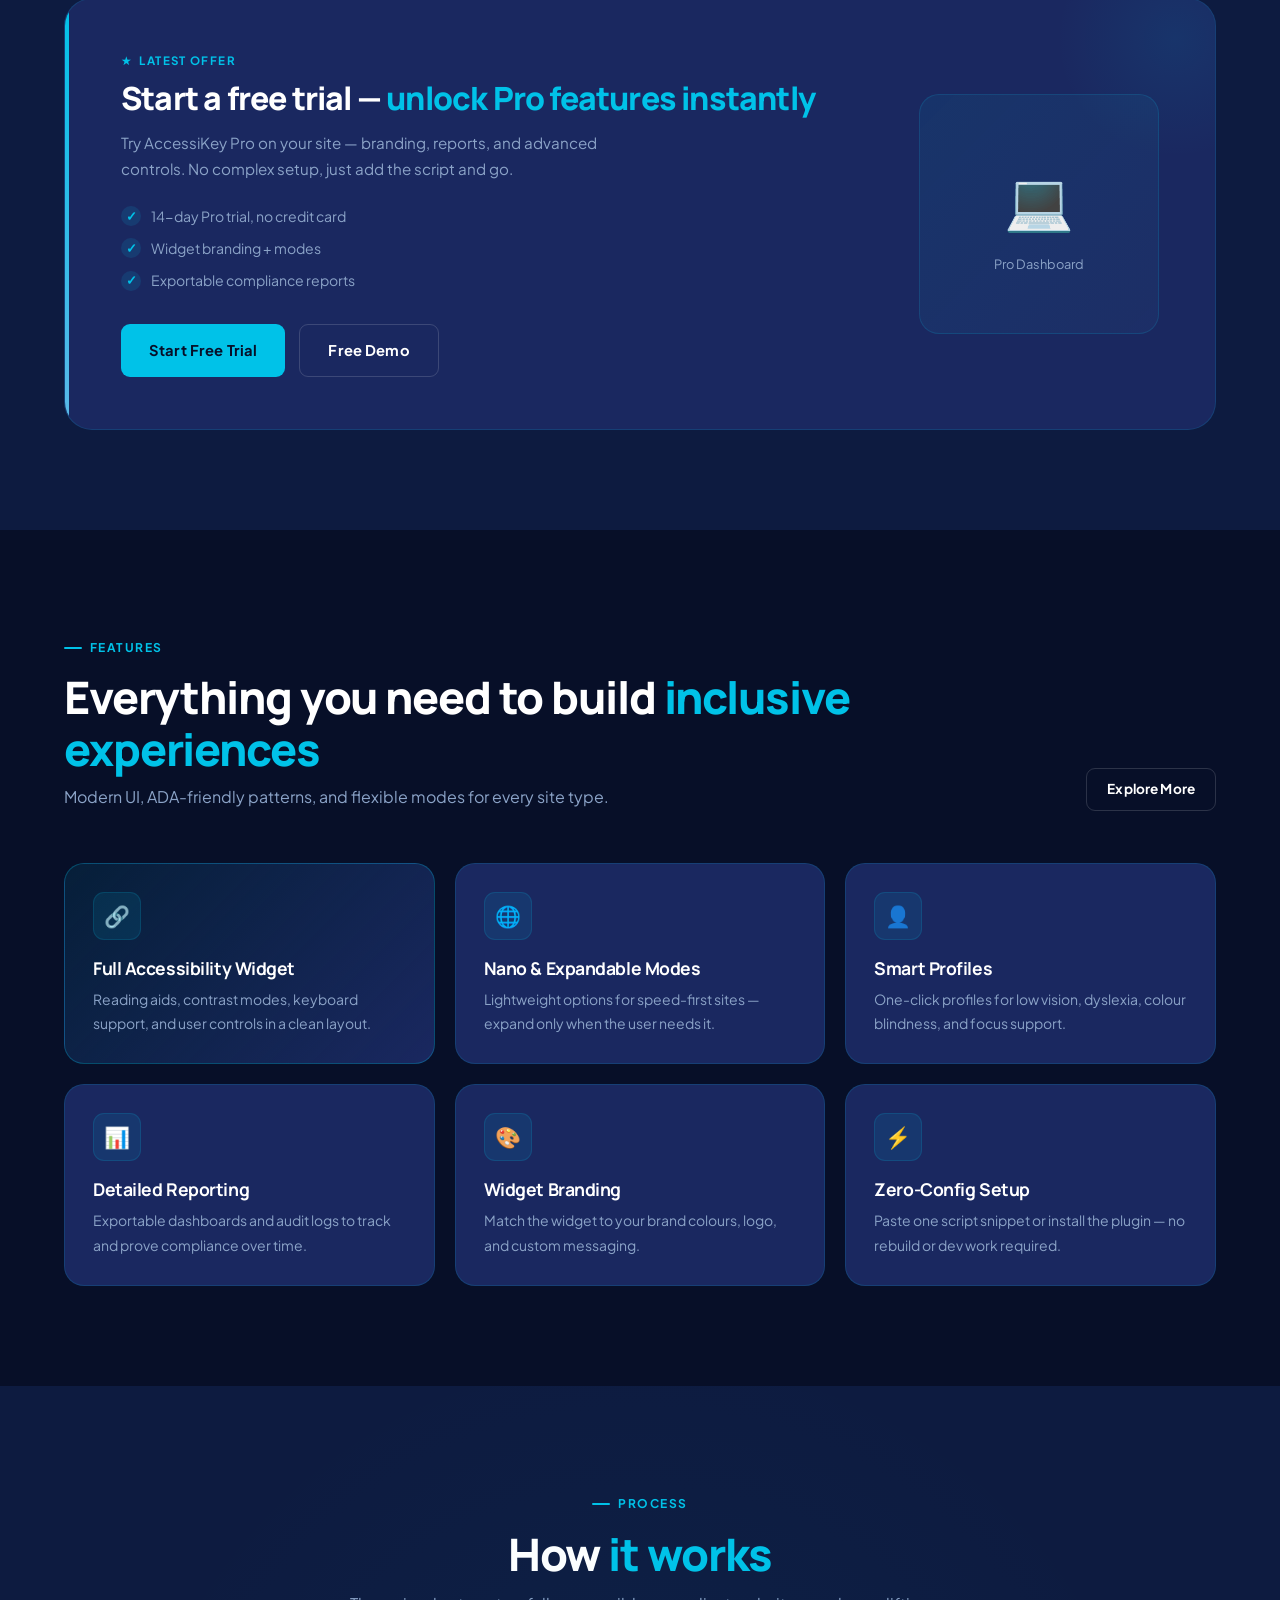
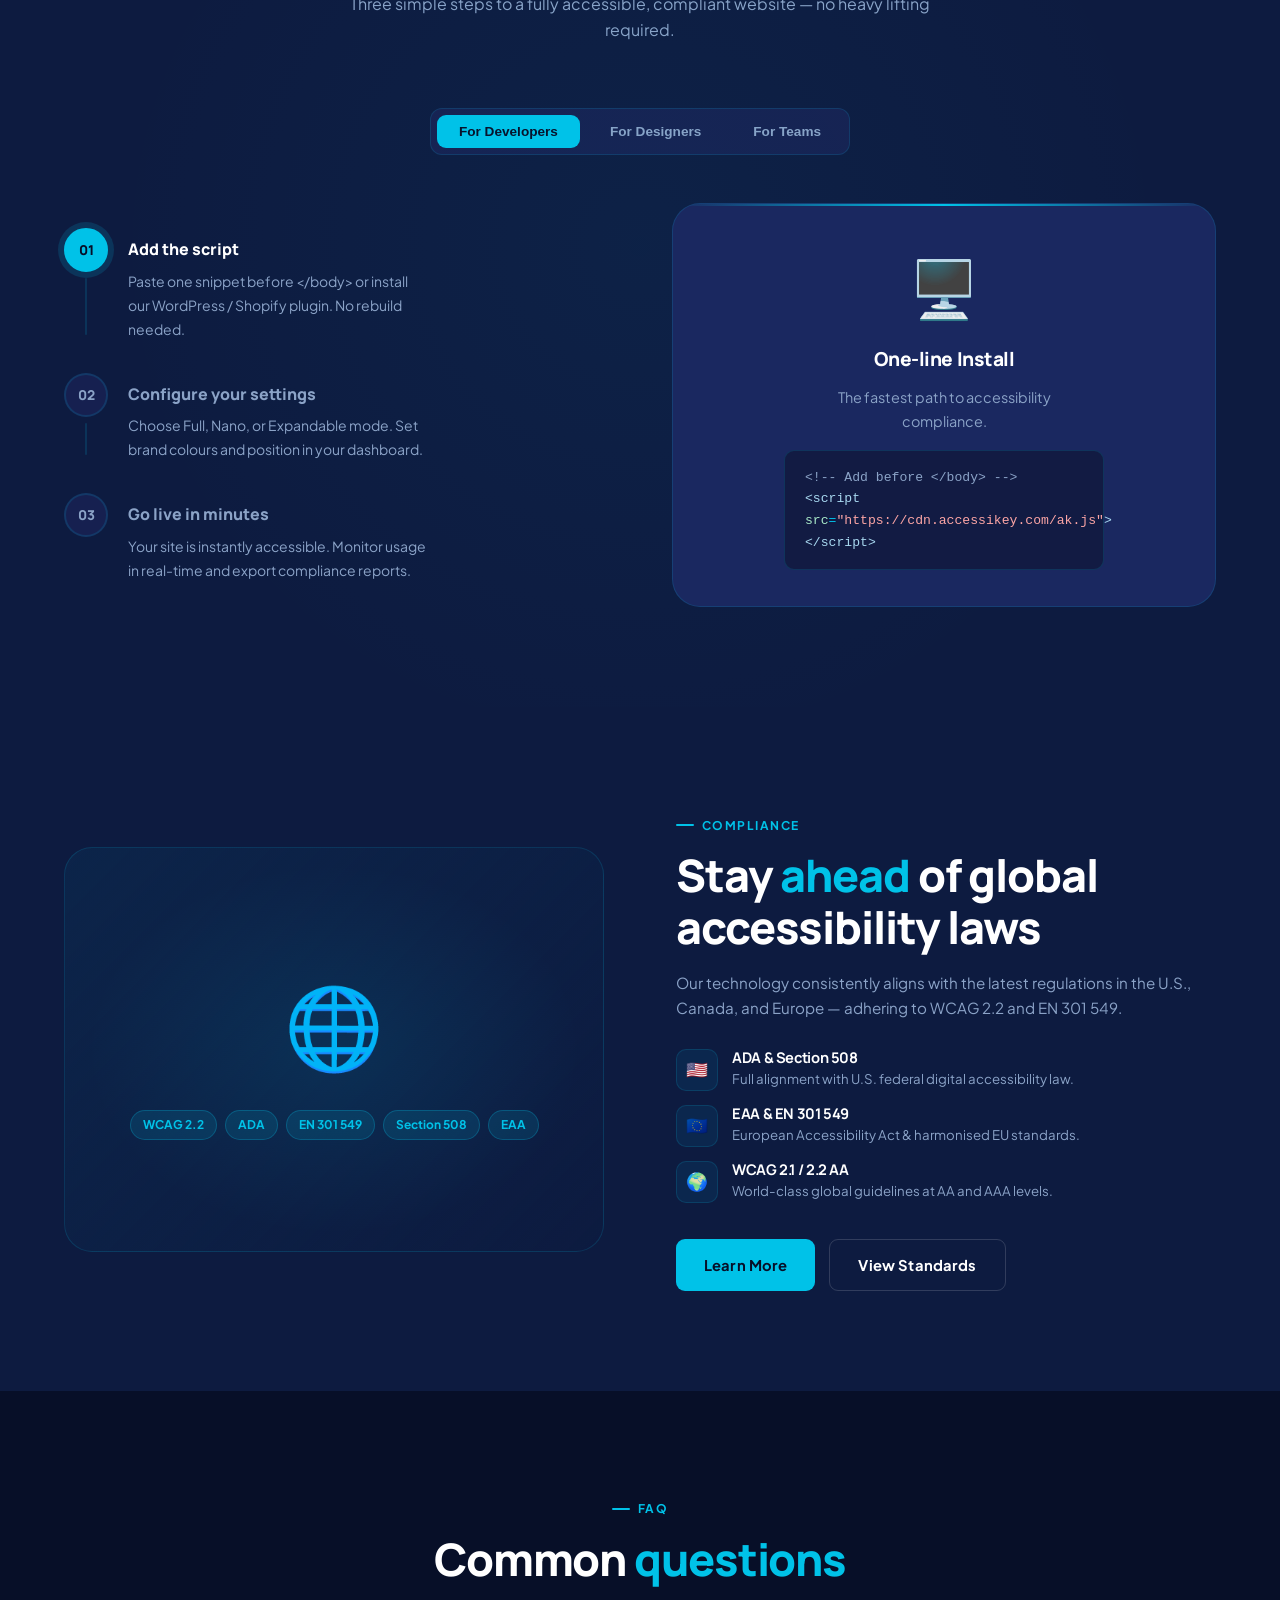
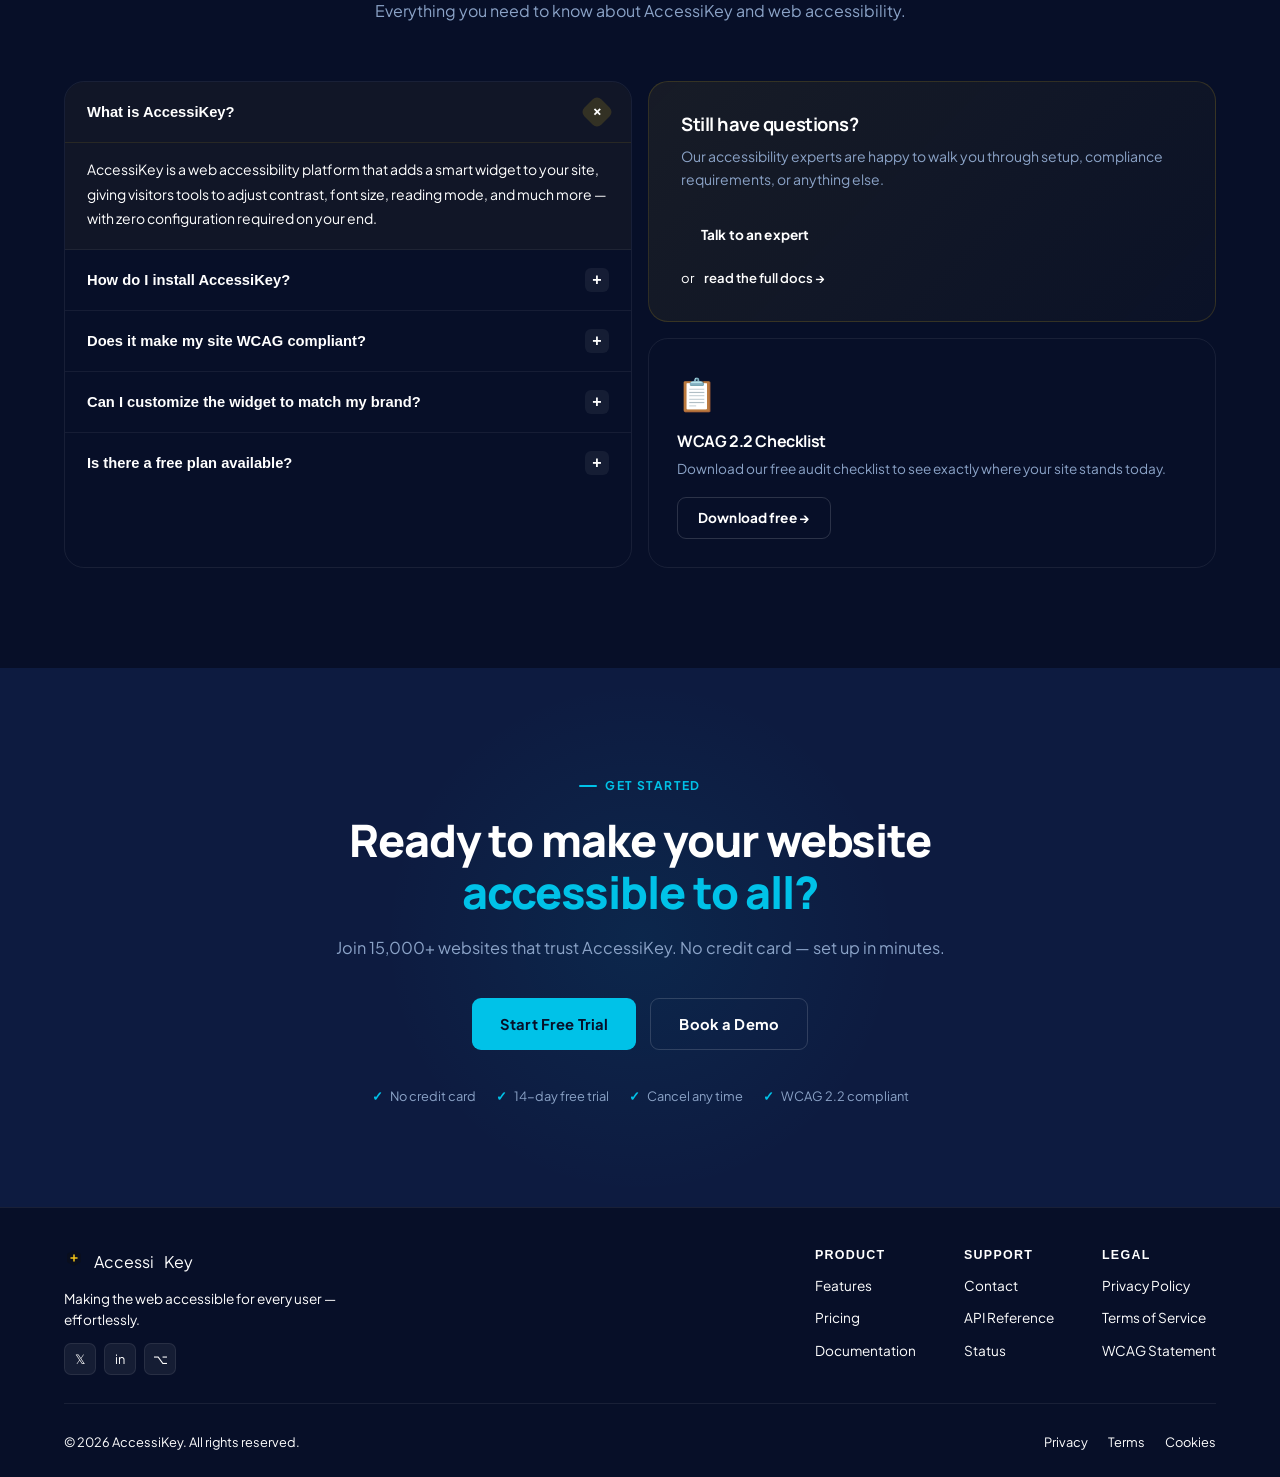
==== commit 266cef24: "new changes from home" ====
--- a/index.html
+++ b/index.html
@@ -1,294 +1,394 @@
 <!DOCTYPE html>
-<html lang="en">
+<html lang="en" data-theme="dark">
 <head>
-  <meta charset="UTF-8" />
-  <meta name="viewport" content="width=device-width, initial-scale=1.0" />
-  <meta name="description" content="AccessiKey — Accessibility that feels effortless. Smart profiles, contrast tools, reading aids, and compliance reporting for every website." />
+  <meta charset="UTF-8"/>
+  <meta name="viewport" content="width=device-width, initial-scale=1.0"/>
+  <meta name="description" content="AccessiKey — Accessibility that feels effortless for everyone."/>
   <title>AccessiKey — Accessibility for Everyone</title>
-  <link rel="preconnect" href="https://fonts.googleapis.com" />
-  <link rel="preconnect" href="https://fonts.gstatic.com" crossorigin />
-  <link href="https://fonts.googleapis.com/css2?family=Inter:wght@300;400;500;600;700&family=Syne:wght@700;800&display=swap" rel="stylesheet" />
-  <link rel="icon" href="data:image/svg+xml,<svg xmlns='http://www.w3.org/2000/svg' viewBox='0 0 32 32'><rect width='32' height='32' rx='6' fill='%23F5C518'/><text y='22' x='6' font-size='18'>♿</text></svg>" />
+  <link rel="preconnect" href="https://fonts.googleapis.com"/>
+  <link rel="preconnect" href="https://fonts.gstatic.com" crossorigin/>
+  <link href="https://fonts.googleapis.com/css2?family=Plus+Jakarta+Sans:wght@400;500;600;700;800&family=Manrope:wght@400;500;600;700;800&display=swap" rel="stylesheet"/>
   <style>
+/* ===================================================
+   DESIGN TOKENS — brand palette from logo
+   Navy:    #0D1B40  (dark navy from the "A")
+   Cyan:    #00C2E8  (bright cyan from the key)
+   Sky:     #5BB8E8  (mid-blue from "Key" text)
+   White:   #FFFFFF
+   =================================================== */
 *, *::before, *::after { box-sizing: border-box; margin: 0; padding: 0; }
 :root {
-  --midnight: #0A0E1A; --ink: #111827; --slate: #1C2539; --slate2: #243044;
-  --gold: #F5C518; --gold-dim: #D4A80F; --ice: #E8F4FD; --body: #94A3B8; --white: #FFFFFF;
-  --radius: 12px; --radius-lg: 20px;
-  --transition: 0.28s cubic-bezier(.4,0,.2,1);
-  --max-w: 1200px; --section-py: 96px;
+  /* Brand */
+  --navy:       #0D1B40;
+  --navy-deep:  #070F28;
+  --navy-mid:   #162050;
+  --navy-light: #1E2F6A;
+  --cyan:       #00C2E8;
+  --cyan-dim:   #00A8CB;
+  --sky:        #5BB8E8;
+  --sky-light:  #A8D8F0;
+  /* Neutrals */
+  --white:      #FFFFFF;
+  --off-white:  #F0F6FF;
+  --muted:      #8BA3C7;
+  --border:     rgba(0,194,232,0.15);
+  /* Utility */
+  --radius:     12px;
+  --radius-lg:  20px;
+  --radius-xl:  28px;
+  --transition: 0.26s cubic-bezier(.4,0,.2,1);
+  --max-w:      1200px;
+  --section-py: 100px;
+  /* Dark mode defaults */
+  --bg:         #070F28;
+  --bg-2:       #0D1B40;
+  --bg-3:       #162050;
+  --bg-card:    #1A2860;
+  --text:       #FFFFFF;
+  --text-muted: #8BA3C7;
+  --border-col: rgba(0,194,232,0.15);
+}
+[data-theme="light"] {
+  --bg:         #F0F6FF;
+  --bg-2:       #FFFFFF;
+  --bg-3:       #E6F2FF;
+  --bg-card:    #FFFFFF;
+  --text:       #0D1B40;
+  --text-muted: #4A6080;
+  --border-col: rgba(13,27,64,0.12);
+  --muted:      #4A6080;
 }
 html { scroll-behavior: smooth; }
-body { font-family: 'Inter', sans-serif; background: var(--midnight); color: var(--white); line-height: 1.65; -webkit-font-smoothing: antialiased; overflow-x: hidden; }
-h1,h2,h3,h4,h5 { font-family: 'Poppins', sans-serif; line-height: 1.15; letter-spacing: -0.02em; }
-h1 { font-size: clamp(2.4rem,5vw,4.4rem); font-weight: 800; }
-h2 { font-size: clamp(1.8rem,3.5vw,3rem); font-weight: 700; }
-h3 { font-size: clamp(1.3rem,2.2vw,1.9rem); font-weight: 700; }
-h4 { font-size: 1.15rem; font-weight: 600; }
-p  { color: var(--body); }
-a  { text-decoration: none; color: inherit; }
+body { font-family: 'Plus Jakarta Sans', sans-serif; background: var(--bg); color: var(--text); line-height: 1.65; -webkit-font-smoothing: antialiased; overflow-x: hidden; transition: background 0.3s, color 0.3s; }
+h1,h2,h3,h4,h5 { font-family: 'Manrope', sans-serif; line-height: 1.15; letter-spacing: -0.025em; color: var(--text); }
+h1 { font-size: clamp(2.4rem,5vw,4.2rem); font-weight: 800; }
+h2 { font-size: clamp(1.8rem,3.5vw,2.8rem); font-weight: 800; }
+h4 { font-size: 1.1rem; font-weight: 700; }
+p { color: var(--text-muted); }
+a { text-decoration: none; color: inherit; }
 img { max-width: 100%; display: block; }
 .container { width: 100%; max-width: var(--max-w); margin: 0 auto; padding: 0 24px; }
+.section { padding: var(--section-py) 0; }
+.section-alt { background: var(--bg-2); }
+.highlight { color: var(--cyan); }
 
 /* BUTTONS */
-.btn { display: inline-flex; align-items: center; gap: 8px; padding: 14px 28px; border-radius: 8px; font-family: 'Inter',sans-serif; font-size: 0.95rem; font-weight: 600; cursor: pointer; border: none; transition: var(--transition); white-space: nowrap; }
-.btn-gold { background: var(--gold); color: #0A0E1A; }
-.btn-gold:hover { background: var(--gold-dim); transform: translateY(-2px); box-shadow: 0 8px 28px rgba(245,197,24,0.3); }
-.btn-outline { background: transparent; color: var(--white); border: 1.5px solid rgba(255,255,255,0.25); }
-.btn-outline:hover { border-color: var(--gold); color: var(--gold); transform: translateY(-2px); }
-.btn-sm { padding: 10px 20px; font-size: 0.875rem; }
+.btn { display: inline-flex; align-items: center; gap: 8px; padding: 13px 28px; border-radius: 9px; font-family: 'Plus Jakarta Sans', sans-serif; font-size: 0.92rem; font-weight: 700; cursor: pointer; border: none; transition: var(--transition); white-space: nowrap; letter-spacing: 0.01em; }
+.btn-cyan { background: var(--cyan); color: var(--navy-deep); }
+.btn-cyan:hover { background: var(--cyan-dim); transform: translateY(-2px); box-shadow: 0 8px 28px rgba(0,194,232,0.35); }
+.btn-outline { background: transparent; color: var(--text); border: 1.5px solid var(--border-col); }
+.btn-outline:hover { border-color: var(--cyan); color: var(--cyan); transform: translateY(-2px); }
+.btn-sm { padding: 9px 20px; font-size: 0.85rem; }
 
 /* EYEBROW */
-.eyebrow { display: inline-flex; align-items: center; gap: 6px; font-size: 0.78rem; font-weight: 600; letter-spacing: 0.1em; text-transform: uppercase; color: var(--gold); margin-bottom: 16px; }
-.eyebrow::before { content: ''; display: block; width: 20px; height: 2px; background: var(--gold); border-radius: 2px; }
-
-/* SECTIONS */
-.section { padding: var(--section-py) 0; }
-.section-dark { background: var(--ink); }
-.highlight { color: var(--gold); }
+.eyebrow { display: inline-flex; align-items: center; gap: 8px; font-size: 0.75rem; font-weight: 700; letter-spacing: 0.12em; text-transform: uppercase; color: var(--cyan); margin-bottom: 14px; }
+.eyebrow::before { content: ''; display: block; width: 18px; height: 2px; background: var(--cyan); border-radius: 2px; }
 
 /* REVEAL */
-.reveal { opacity: 0; transform: translateY(32px); transition: opacity 0.6s ease, transform 0.6s ease; }
+.reveal { opacity: 0; transform: translateY(28px); transition: opacity 0.55s ease, transform 0.55s ease; }
 .reveal.visible { opacity: 1; transform: none; }
-.reveal-delay-1 { transition-delay: 0.1s; }
-.reveal-delay-2 { transition-delay: 0.2s; }
-.reveal-delay-3 { transition-delay: 0.3s; }
-
-/* NAV */
-.site-nav { position: fixed; top: 0; left: 0; right: 0; z-index: 1000; padding: 18px 0; transition: background var(--transition), padding var(--transition); }
-.site-nav.scrolled { background: rgba(10,14,26,0.93); backdrop-filter: blur(16px); padding: 12px 0; box-shadow: 0 1px 0 rgba(255,255,255,0.06); }
+.reveal-delay-1 { transition-delay: 0.08s; }
+.reveal-delay-2 { transition-delay: 0.16s; }
+.reveal-delay-3 { transition-delay: 0.24s; }
+
+/* ========= NAV ========= */
+.site-nav { position: fixed; top: 0; left: 0; right: 0; z-index: 1000; padding: 16px 0; transition: background var(--transition), padding var(--transition), box-shadow var(--transition); }
+.site-nav.scrolled { background: rgba(7,15,40,0.94); backdrop-filter: blur(18px); padding: 10px 0; box-shadow: 0 1px 0 rgba(0,194,232,0.1); }
+[data-theme="light"] .site-nav.scrolled { background: rgba(240,246,255,0.95); }
 .nav-inner { display: flex; align-items: center; justify-content: space-between; }
-.nav-logo { display: flex; align-items: center; gap: 10px; font-family: 'Syne',sans-serif; font-size: 1.4rem; font-weight: 800; color: var(--white); }
-.nav-logo .logo-icon { width: 36px; height: 36px; background: var(--gold); border-radius: 8px; display: flex; align-items: center; justify-content: center; color: #0A0E1A; }
-.nav-logo .accent { color: var(--gold); }
-.nav-links { display: flex; align-items: center; gap: 32px; list-style: none; }
-.nav-links a { font-size: 0.9rem; font-weight: 500; color: var(--body); transition: color var(--transition); }
-.nav-links a:hover { color: var(--white); }
-.has-dropdown > a::after { content: ' ▾'; font-size: 0.7em; }
-.nav-cta { display: flex; align-items: center; gap: 12px; }
-.link-signin { font-size: 0.9rem; font-weight: 500; color: var(--body); transition: color var(--transition); }
-.link-signin:hover { color: var(--white); }
+.nav-logo { display: flex; align-items: center; gap: 10px; }
+.nav-logo-img { height: 38px; width: auto; }
+.nav-logo-text { font-family: 'Manrope', sans-serif; font-size: 1.3rem; font-weight: 800; }
+.nav-logo-text .ak-dark { color: var(--text); }
+.nav-logo-text .ak-cyan { color: var(--cyan); }
+.nav-links { display: flex; align-items: center; gap: 30px; list-style: none; }
+.nav-links a { font-size: 0.88rem; font-weight: 600; color: var(--text-muted); transition: color var(--transition); }
+.nav-links a:hover { color: var(--text); }
+.has-dd > a::after { content: ' ▾'; font-size: 0.65em; opacity: 0.6; }
+.nav-cta { display: flex; align-items: center; gap: 10px; }
+.link-signin { font-size: 0.88rem; font-weight: 600; color: var(--text-muted); transition: color var(--transition); }
+.link-signin:hover { color: var(--cyan); }
+.card-feat-text {color: white !important;}
+.card-title {color: white;}
+.hero-h1 {color: white;}
+.stat-num {color: white !important; }
+.btn-outline { color: white; border-color: rgba(255,255,255,0.15); }
+[data-theme="light"].faq-question{ color: black !important;}
+
+/* Theme toggle */
+.theme-toggle { width: 36px; height: 36px; border-radius: 8px; background: var(--bg-3); border: 1px solid var(--border-col); cursor: pointer; display: flex; align-items: center; justify-content: center; font-size: 1rem; transition: var(--transition); }
+.theme-toggle:hover { border-color: var(--cyan); background: rgba(0,194,232,0.1); }
+
+/* Mobile nav */
 .nav-toggle { display: none; background: none; border: none; cursor: pointer; padding: 4px; flex-direction: column; gap: 5px; }
-.nav-toggle span { display: block; width: 24px; height: 2px; background: var(--white); border-radius: 2px; }
-
-/* HERO */
+.nav-toggle span { display: block; width: 22px; height: 2px; background: var(--text); border-radius: 2px; transition: var(--transition); }
+.mobile-nav { display: none; position: fixed; inset: 0; background: rgba(7,15,40,0.99); backdrop-filter: blur(24px); z-index: 999   9; flex-direction: column; align-items: center; justify-content: center; gap: 26px; }
+.mobile-nav.open { display: flex; }
+.mobile-nav a { font-family: 'Manrope', sans-serif; font-size: 1.6rem; font-weight: 800; color: var(--white); transition: color var(--transition); }
+.mobile-nav a:hover { color: var(--cyan); }
+.mobile-nav-close { position: absolute; top: 22px; right: 22px; background: none; border: none; color: var(--white); font-size: 1.6rem; cursor: pointer; line-height: 1; }
+
+/* ========= HERO ========= */
 .hero { position: relative; min-height: 100vh; display: flex; align-items: center; padding-top: 100px; overflow: hidden; }
-.hero-bg { position: absolute; inset: 0; background: radial-gradient(ellipse 80% 60% at 70% 50%, rgba(245,197,24,0.07) 0%, transparent 60%), radial-gradient(ellipse 50% 80% at 10% 80%, rgba(56,117,245,0.08) 0%, transparent 50%), linear-gradient(180deg, #0A0E1A 0%, #0d1220 100%); z-index: 0; }
-.hero-grid { position: absolute; inset: 0; background-image: linear-gradient(rgba(245,197,24,0.04) 1px, transparent 1px), linear-gradient(90deg, rgba(245,197,24,0.04) 1px, transparent 1px); background-size: 60px 60px; z-index: 0; }
-.hero-orb { position: absolute; border-radius: 50%; filter: blur(80px); z-index: 0; animation: orb-float 8s ease-in-out infinite alternate; }
-.hero-orb-1 { width: 520px; height: 520px; background: rgba(245,197,24,0.07); top: -100px; right: -80px; }
-.hero-orb-2 { width: 320px; height: 320px; background: rgba(56,117,245,0.06); bottom: 60px; left: -60px; animation-delay: -4s; }
-@keyframes orb-float { from { transform: translateY(0) scale(1); } to { transform: translateY(-30px) scale(1.05); } }
-.hero-inner { position: relative; z-index: 1; display: grid; grid-template-columns: 1fr 1fr; gap: 64px; align-items: center; }
-.hero-eyebrow { display: inline-flex; align-items: center; gap: 8px; padding: 6px 14px; background: rgba(245,197,24,0.1); border: 1px solid rgba(245,197,24,0.2); border-radius: 100px; font-size: 0.8rem; font-weight: 600; color: var(--gold); margin-bottom: 28px; }
-.hero-eyebrow .dot { width: 6px; height: 6px; background: var(--gold); border-radius: 50%; animation: pulse-dot 2s infinite; }
-@keyframes pulse-dot { 0%,100% { opacity:1; transform:scale(1); } 50% { opacity:0.5; transform:scale(0.7); } }
-.hero-heading { margin-bottom: 24px; }
-.hero-desc { font-size: 1.05rem; color: var(--body); max-width: 480px; margin-bottom: 40px; line-height: 1.75; }
-.hero-actions { display: flex; flex-wrap: wrap; gap: 16px; margin-bottom: 56px; }
-.hero-stats { display: flex; gap: 40px; }
-.stat-num { font-family: 'Syne',sans-serif; font-size: 2rem; font-weight: 800; color: var(--white); line-height: 1; }
-.stat-label { font-size: 0.8rem; color: var(--body); margin-top: 4px; }
-
-/* HERO CARD */
-.hero-visual { position: relative; display: flex; justify-content: center; align-items: center; }
-.hero-card { width: 100%; max-width: 480px; background: var(--slate); border: 1px solid rgba(255,255,255,0.08); border-radius: var(--radius-lg); padding: 36px; position: relative; overflow: hidden; }
-.hero-card::before { content: ''; position: absolute; top: 0; left: 0; right: 0; height: 2px; background: linear-gradient(90deg, var(--gold), transparent); }
-.card-shield { width: 80px; height: 80px; margin: 0 auto 20px; display: flex; align-items: center; justify-content: center; }
+.hero-bg { position: absolute; inset: 0; background: linear-gradient(135deg, #070F28 0%, #0D1B40 50%, #091535 100%); z-index: 0; }
+.hero-grid { position: absolute; inset: 0; background-image: linear-gradient(rgba(0,194,232,0.04) 1px, transparent 1px), linear-gradient(90deg, rgba(0,194,232,0.04) 1px, transparent 1px); background-size: 56px 56px; z-index: 0; }
+.hero-orb { position: absolute; border-radius: 50%; filter: blur(90px); z-index: 0; animation: orb-float 9s ease-in-out infinite alternate; }
+.hero-orb-1 { width: 480px; height: 480px; background: rgba(0,194,232,0.09); top: -80px; right: -60px; }
+.hero-orb-2 { width: 300px; height: 300px; background: rgba(91,184,232,0.07); bottom: 80px; left: -40px; animation-delay: -4s; }
+@keyframes orb-float { from { transform: translateY(0) scale(1); } to { transform: translateY(-28px) scale(1.06); } }
+.hero-inner { position: relative; z-index: 1; display: grid; grid-template-columns: 1fr 1fr; gap: 64px; align-items: center; width: 100%; }
+.hero-pill { display: inline-flex; align-items: center; gap: 8px; padding: 5px 14px 5px 6px; background: rgba(0,194,232,0.1); border: 1px solid rgba(0,194,232,0.25); border-radius: 100px; font-size: 0.78rem; font-weight: 700; color: var(--cyan); margin-bottom: 28px; }
+.hero-pill .dot { width: 6px; height: 6px; background: var(--cyan); border-radius: 50%; animation: pulse-dot 2s infinite; }
+@keyframes pulse-dot { 0%,100%{opacity:1;transform:scale(1)} 50%{opacity:0.4;transform:scale(0.6)} }
+.hero-h1 { margin-bottom: 22px; }
+.hero-h1 .line-muted { color: var(--text-muted); }
+.hero-desc { font-size: 1.05rem; max-width: 460px; margin-bottom: 38px; line-height: 1.8; }
+.hero-actions { display: flex; flex-wrap: wrap; gap: 14px; margin-bottom: 52px; }
+.hero-stats { display: flex; gap: 36px; padding-top: 24px; border-top: 1px solid var(--border-col); }
+.stat-num { font-family: 'Manrope', sans-serif; font-size: 1.9rem; font-weight: 800; color: var(--text); line-height: 1; }
+.stat-label { font-size: 0.78rem; color: var(--text-muted); margin-top: 4px; }
+
+/* Hero card */
+.hero-visual { position: relative; display: flex; justify-content: center; }
+.hero-card { width: 100%; max-width: 430px; background: rgba(22,32,80,0.7); border: 1px solid rgba(0,194,232,0.2); border-radius: var(--radius-xl); padding: 32px; backdrop-filter: blur(12px); position: relative; overflow: hidden; }
+.hero-card::before { content: ''; position: absolute; top: 0; left: 0; right: 0; height: 2px; background: linear-gradient(90deg, var(--cyan), transparent 70%); }
+.card-shield { width: 72px; height: 72px; margin: 0 auto 18px; }
 .card-shield svg { width: 100%; height: 100%; }
-.card-title { font-family: 'Syne',sans-serif; font-size: 1.35rem; font-weight: 700; text-align: center; margin-bottom: 8px; }
-.card-sub { text-align: center; font-size: 0.85rem; color: var(--body); margin-bottom: 28px; }
-.card-features { display: flex; flex-direction: column; gap: 12px; }
-.card-feat { display: flex; align-items: center; gap: 12px; padding: 12px 16px; background: rgba(255,255,255,0.04); border-radius: var(--radius); border: 1px solid rgba(255,255,255,0.06); transition: var(--transition); cursor: default; }
-.card-feat:hover { background: rgba(245,197,24,0.06); border-color: rgba(245,197,24,0.2); transform: translateX(4px); }
-.card-feat-icon { width: 36px; height: 36px; flex-shrink: 0; border-radius: 8px; background: rgba(245,197,24,0.12); display: flex; align-items: center; justify-content: center; font-size: 1.1rem; }
-.card-feat-text { font-size: 0.9rem; font-weight: 500; color: var(--white); }
-.card-feat-badge { margin-left: auto; font-size: 0.72rem; padding: 2px 8px; background: rgba(245,197,24,0.12); color: var(--gold); border-radius: 100px; font-weight: 600; }
-.hero-badge { position: absolute; bottom: -20px; left: -24px; background: var(--gold); color: #0A0E1A; padding: 10px 18px; border-radius: var(--radius); font-family: 'Syne',sans-serif; font-weight: 800; font-size: 1rem; box-shadow: 0 12px 32px rgba(245,197,24,0.35); animation: badge-float 4s ease-in-out infinite alternate; z-index: 2; }
-.hero-badge small { display: block; font-family: 'Inter',sans-serif; font-size: 0.7rem; font-weight: 500; opacity: 0.7; }
+.card-title { font-family: 'Manrope', sans-serif; font-size: 1.25rem; font-weight: 800; text-align: center; margin-bottom: 6px; }
+.card-sub { text-align: center; font-size: 0.82rem; color: var(--text-muted); margin-bottom: 24px; }
+.card-features { display: flex; flex-direction: column; gap: 10px; }
+.card-feat { display: flex; align-items: center; gap: 12px; padding: 11px 14px; background: rgba(0,194,232,0.05); border-radius: 10px; border: 1px solid rgba(0,194,232,0.1); transition: var(--transition); }
+.card-feat:hover { background: rgba(0,194,232,0.1); border-color: rgba(0,194,232,0.25); transform: translateX(4px); }
+.card-feat-icon { width: 34px; height: 34px; flex-shrink: 0; border-radius: 8px; background: rgba(0,194,232,0.12); display: flex; align-items: center; justify-content: center; font-size: 1rem; }
+.card-feat-text { font-size: 0.88rem; font-weight: 600; color: var(--text); }
+.card-feat-badge { margin-left: auto; font-size: 0.7rem; padding: 2px 9px; background: rgba(0,194,232,0.12); color: var(--cyan); border-radius: 100px; font-weight: 700; }
+.hero-badge { position: absolute; bottom: -16px; left: -20px; background: var(--cyan); color: var(--navy-deep); padding: 9px 16px; border-radius: 10px; font-family: 'Manrope', sans-serif; font-weight: 800; font-size: 0.95rem; box-shadow: 0 10px 28px rgba(0,194,232,0.4); animation: badge-float 4s ease-in-out infinite alternate; z-index: 2; }
+.hero-badge small { display: block; font-family: 'Plus Jakarta Sans', sans-serif; font-size: 0.68rem; font-weight: 600; opacity: 0.75; }
 @keyframes badge-float { from { transform: translateY(0) rotate(-2deg); } to { transform: translateY(-8px) rotate(1deg); } }
 
-/* PLATFORM BAR */
-.platform-bar { background: var(--slate); padding: 28px 0; border-top: 1px solid rgba(255,255,255,0.06); border-bottom: 1px solid rgba(255,255,255,0.06); overflow: hidden; }
-.platform-bar .container { display: flex; align-items: center; gap: 16px; }
-.platform-label { font-size: 0.78rem; font-weight: 600; text-transform: uppercase; letter-spacing: 0.1em; color: var(--body); white-space: nowrap; padding-right: 24px; border-right: 1px solid rgba(255,255,255,0.1); flex-shrink: 0; }
-.platform-track-wrap { flex: 1; overflow: hidden; mask-image: linear-gradient(90deg, transparent, black 10%, black 90%, transparent); }
-.platform-track { display: flex; gap: 24px; width: max-content; animation: slide-platform 22s linear infinite; }
-.platform-track:hover { animation-play-state: paused; }
-@keyframes slide-platform { from { transform: translateX(0); } to { transform: translateX(-50%); } }
-.platform-item { display: flex; align-items: center; gap: 10px; padding: 8px 20px; background: rgba(255,255,255,0.04); border: 1px solid rgba(255,255,255,0.07); border-radius: 100px; white-space: nowrap; font-size: 0.875rem; font-weight: 500; color: var(--body); transition: var(--transition); cursor: default; }
-.platform-item:hover { background: rgba(245,197,24,0.08); border-color: rgba(245,197,24,0.2); color: var(--white); }
-.pi-avatar { width: 28px; height: 28px; border-radius: 50%; display: flex; align-items: center; justify-content: center; font-size: 0.72rem; font-weight: 700; color: #0A0E1A; flex-shrink: 0; }
-.pi-dot { width: 8px; height: 8px; border-radius: 50%; flex-shrink: 0; }
-.pi-dot-green { background: #22c55e; } .pi-dot-yellow { background: var(--gold); } .pi-dot-blue { background: #3b82f6; }
-
-/* OFFER */
-.offer-inner { display: grid; grid-template-columns: 1fr auto; gap: 64px; align-items: center; background: var(--slate); border: 1px solid rgba(255,255,255,0.08); border-radius: var(--radius-lg); padding: 56px 64px; position: relative; overflow: hidden; }
-.offer-inner::before { content: ''; position: absolute; top: 0; left: 0; width: 4px; height: 100%; background: var(--gold); }
-.offer-inner::after { content: ''; position: absolute; top: -60px; right: -60px; width: 220px; height: 220px; background: rgba(245,197,24,0.05); border-radius: 50%; filter: blur(40px); }
-.offer-tag { font-size: 0.75rem; font-weight: 700; text-transform: uppercase; letter-spacing: 0.12em; color: var(--gold); margin-bottom: 12px; display: flex; align-items: center; gap: 8px; }
+/* ========= PLATFORM CAROUSEL ========= */
+.platform-section { background: var(--bg-2); padding: 60px 0; border-top: 1px solid var(--border-col); border-bottom: 1px solid var(--border-col); }
+.platform-header { text-align: center; margin-bottom: 48px; }
+.platform-header h2 { font-size: clamp(1.5rem,3vw,2.2rem); margin-bottom: 10px; }
+.platform-header p { font-size: 0.95rem; }
+
+/* Carousel */
+.carousel-wrap { position: relative; }
+.carousel-track-outer { overflow: hidden; border-radius: var(--radius-lg); }
+.carousel-track { display: flex; gap: 20px; transition: transform 0.5s cubic-bezier(0.4,0,0.2,1); }
+.carousel-slide { flex: 0 0 calc(33.333% - 14px); min-width: 0; }
+.carousel-card { background: var(--bg-card); border: 1px solid var(--border-col); border-radius: var(--radius-lg); padding: 28px; transition: var(--transition); position: relative; overflow: hidden; height: 100%; }
+.carousel-card::before { content: ''; position: absolute; top: 0; left: 0; right: 0; height: 3px; background: linear-gradient(90deg, var(--cyan), var(--sky)); border-radius: 2px 2px 0 0; }
+.carousel-card:hover { border-color: rgba(0,194,232,0.35); transform: translateY(-4px); box-shadow: 0 16px 48px rgba(0,0,0,0.2); }
+.cc-icon { width: 48px; height: 48px; border-radius: 11px; background: rgba(0,194,232,0.1); border: 1px solid rgba(0,194,232,0.15); display: flex; align-items: center; justify-content: center; font-size: 1.3rem; margin-bottom: 18px; }
+.cc-title { font-family: 'Manrope', sans-serif; font-size: 1.05rem; font-weight: 800; margin-bottom: 8px; color: var(--text); }
+.cc-desc { font-size: 0.875rem; line-height: 1.7; }
+.cc-tag { display: inline-flex; margin-top: 16px; font-size: 0.72rem; font-weight: 700; padding: 3px 10px; background: rgba(0,194,232,0.1); color: var(--cyan); border-radius: 100px; }
+
+/* Carousel controls */
+.carousel-controls { display: flex; align-items: center; justify-content: center; gap: 16px; margin-top: 36px; }
+.car-btn { width: 44px; height: 44px; border-radius: 50%; border: 1.5px solid var(--border-col); background: var(--bg-card); color: var(--text); cursor: pointer; display: flex; align-items: center; justify-content: center; font-size: 1.1rem; transition: var(--transition); }
+.car-btn:hover { border-color: var(--cyan); color: var(--cyan); background: rgba(0,194,232,0.08); }
+.car-dots { display: flex; gap: 8px; }
+.car-dot { width: 8px; height: 8px; border-radius: 50%; background: var(--border-col); cursor: pointer; transition: var(--transition); }
+.car-dot.active { background: var(--cyan); width: 24px; border-radius: 4px; }
+
+/* ========= OFFER / FREE TRIAL ========= */
+.offer-inner { display: grid; grid-template-columns: 1fr auto; gap: 56px; align-items: center; background: var(--bg-card); border: 1px solid var(--border-col); border-radius: var(--radius-xl); padding: 52px 56px; position: relative; overflow: hidden; }
+.offer-inner::before { content: ''; position: absolute; top: 0; left: 0; width: 4px; height: 100%; background: linear-gradient(180deg, var(--cyan), var(--sky)); }
+.offer-inner::after { content: ''; position: absolute; top: -80px; right: -80px; width: 240px; height: 240px; background: radial-gradient(circle, rgba(0,194,232,0.08), transparent 70%); border-radius: 50%; }
+.offer-tag { font-size: 0.72rem; font-weight: 700; text-transform: uppercase; letter-spacing: 0.12em; color: var(--cyan); margin-bottom: 10px; display: flex; align-items: center; gap: 6px; }
 .offer-tag::before { content: '★'; }
-.offer-heading { margin-bottom: 16px; }
-.offer-desc { margin-bottom: 28px; max-width: 500px; }
-.offer-bullets { list-style: none; display: flex; flex-direction: column; gap: 10px; margin-bottom: 36px; }
-.offer-bullets li { display: flex; align-items: center; gap: 10px; font-size: 0.9rem; color: var(--body); }
-.offer-bullets li::before { content: '✓'; font-size: 0.85rem; font-weight: 700; color: var(--gold); width: 20px; height: 20px; background: rgba(245,197,24,0.12); border-radius: 50%; display: flex; align-items: center; justify-content: center; flex-shrink: 0; }
-.offer-actions { display: flex; gap: 16px; flex-wrap: wrap; }
-.offer-image { width: 260px; height: 260px; flex-shrink: 0; border-radius: var(--radius-lg); overflow: hidden; position: relative; z-index: 1; }
-.offer-image-placeholder { width: 100%; height: 100%; background: linear-gradient(135deg, #0d1929, #1a2f4a); display: flex; flex-direction: column; align-items: center; justify-content: center; gap: 12px; border: 1px solid rgba(56,117,245,0.15); border-radius: var(--radius-lg); }
-.offer-image-placeholder .big-icon { font-size: 4rem; }
-.offer-image-placeholder p { font-size: 0.82rem; color: var(--body); }
-
-/* FEATURES */
-.section-header { display: flex; align-items: flex-end; justify-content: space-between; margin-bottom: 56px; gap: 24px; }
-.section-header .text h2 { margin-bottom: 12px; }
-.section-header .text p { max-width: 520px; }
-.features-grid { display: grid; grid-template-columns: repeat(3,1fr); gap: 24px; }
-.feat-card { background: var(--slate); border: 1px solid rgba(255,255,255,0.07); border-radius: var(--radius-lg); padding: 32px; transition: var(--transition); position: relative; overflow: hidden; }
-.feat-card::after { content: ''; position: absolute; inset: 0; border-radius: var(--radius-lg); border: 1px solid var(--gold); opacity: 0; transition: opacity var(--transition); }
-.feat-card:hover { transform: translateY(-6px); box-shadow: 0 24px 64px rgba(0,0,0,0.4); }
+.offer-heading { font-size: clamp(1.5rem,2.5vw,2.1rem); margin-bottom: 14px; }
+.offer-desc { margin-bottom: 24px; max-width: 480px; font-size: 0.95rem; }
+.offer-bullets { list-style: none; display: flex; flex-direction: column; gap: 9px; margin-bottom: 32px; }
+.offer-bullets li { display: flex; align-items: center; gap: 10px; font-size: 0.88rem; color: var(--text-muted); }
+.offer-bullets li::before { content: '✓'; font-size: 0.8rem; font-weight: 700; color: var(--cyan); width: 20px; height: 20px; background: rgba(0,194,232,0.12); border-radius: 50%; display: flex; align-items: center; justify-content: center; flex-shrink: 0; }
+.offer-actions { display: flex; gap: 14px; flex-wrap: wrap; }
+.offer-img-box { width: 240px; height: 240px; flex-shrink: 0; border-radius: var(--radius-lg); background: linear-gradient(135deg, rgba(0,194,232,0.08), rgba(91,184,232,0.05)); border: 1px solid var(--border-col); display: flex; flex-direction: column; align-items: center; justify-content: center; gap: 10px; position: relative; z-index: 1; }
+.offer-img-box .big-icon { font-size: 3.5rem; }
+.offer-img-box p { font-size: 0.8rem; color: var(--text-muted); }
+
+/* ========= FEATURES ========= */
+.section-header { display: flex; align-items: flex-end; justify-content: space-between; margin-bottom: 52px; gap: 24px; }
+.section-header .text h2 { margin-bottom: 10px; }
+.features-grid { display: grid; grid-template-columns: repeat(3,1fr); gap: 20px; }
+.feat-card { background: var(--bg-card); border: 1px solid var(--border-col); border-radius: var(--radius-lg); padding: 28px; transition: var(--transition); position: relative; overflow: hidden; }
+.feat-card::after { content: ''; position: absolute; inset: 0; border-radius: var(--radius-lg); border: 1.5px solid var(--cyan); opacity: 0; transition: opacity var(--transition); pointer-events: none; }
+.feat-card:hover { transform: translateY(-5px); box-shadow: 0 20px 56px rgba(0,0,0,0.25); }
 .feat-card:hover::after { opacity: 1; }
-.feat-icon { width: 52px; height: 52px; border-radius: 12px; background: rgba(245,197,24,0.1); display: flex; align-items: center; justify-content: center; font-size: 1.4rem; margin-bottom: 20px; transition: var(--transition); }
-.feat-card:hover .feat-icon { background: rgba(245,197,24,0.2); transform: scale(1.1); }
-.feat-card h4 { margin-bottom: 10px; }
-.feat-card p { font-size: 0.9rem; line-height: 1.7; }
-.feat-card.featured { background: linear-gradient(135deg, rgba(245,197,24,0.08), rgba(245,197,24,0.02)); border-color: rgba(245,197,24,0.2); }
-
-/* HOW IT WORKS */
-.how-section { background: var(--ink); }
-.steps-grid { display: grid; grid-template-columns: repeat(3,1fr); gap: 32px; position: relative; }
-.steps-grid::before { content: ''; position: absolute; top: 36px; left: calc(16.6% + 18px); right: calc(16.6% + 18px); height: 1px; background: linear-gradient(90deg, var(--gold), rgba(245,197,24,0.2), var(--gold)); z-index: 0; }
-.step-card { text-align: center; position: relative; z-index: 1; }
-.step-num { width: 72px; height: 72px; border-radius: 50%; background: var(--slate); border: 2px solid rgba(245,197,24,0.3); margin: 0 auto 24px; display: flex; align-items: center; justify-content: center; font-family: 'Syne',sans-serif; font-size: 1.6rem; font-weight: 800; color: var(--gold); transition: var(--transition); }
-.step-card:hover .step-num { background: var(--gold); color: #0A0E1A; border-color: var(--gold); transform: scale(1.08); }
-.step-card h4 { margin-bottom: 10px; }
-.step-card p { font-size: 0.9rem; }
-
-/* COMPLIANCE */
-.compliance-inner { display: grid; grid-template-columns: 1fr 1fr; gap: 80px; align-items: center; }
-.compliance-img-placeholder { aspect-ratio: 4/3; background: linear-gradient(135deg, #0d2040, #1a3255); border-radius: var(--radius-lg); display: flex; align-items: center; justify-content: center; flex-direction: column; gap: 16px; border: 1px solid rgba(56,117,245,0.2); position: relative; overflow: hidden; }
-.compliance-img-placeholder::before { content: ''; position: absolute; inset: 0; background: radial-gradient(ellipse at center, rgba(56,117,245,0.12) 0%, transparent 70%); }
-.compliance-icon-large { font-size: 5rem; position: relative; z-index: 1; }
-.compliance-tags { display: flex; gap: 8px; flex-wrap: wrap; justify-content: center; position: relative; z-index: 1; }
-.comp-tag { padding: 4px 12px; background: rgba(56,117,245,0.15); border: 1px solid rgba(56,117,245,0.3); border-radius: 100px; font-size: 0.78rem; font-weight: 600; color: #93c5fd; }
-.compliance-content h2 { margin-bottom: 20px; }
-.compliance-content > p { margin-bottom: 32px; }
-.compliance-list { list-style: none; display: flex; flex-direction: column; gap: 16px; margin-bottom: 40px; }
-.compliance-list li { display: flex; gap: 16px; align-items: flex-start; }
-.comp-icon { width: 44px; height: 44px; flex-shrink: 0; border-radius: 10px; background: rgba(56,117,245,0.1); border: 1px solid rgba(56,117,245,0.2); display: flex; align-items: center; justify-content: center; font-size: 1.1rem; }
-.comp-text h5 { margin-bottom: 4px; font-size: 0.95rem; }
-.comp-text p { font-size: 0.85rem; }
-
-/* FAQ */
+.feat-icon { width: 48px; height: 48px; border-radius: 11px; background: rgba(0,194,232,0.1); border: 1px solid rgba(0,194,232,0.15); display: flex; align-items: center; justify-content: center; font-size: 1.3rem; margin-bottom: 18px; transition: var(--transition); }
+.feat-card:hover .feat-icon { background: rgba(0,194,232,0.18); transform: scale(1.08); }
+.feat-card h4 { margin-bottom: 9px; }
+.feat-card p { font-size: 0.875rem; line-height: 1.72; }
+.feat-card.featured { background: linear-gradient(135deg, rgba(0,194,232,0.09) 0%, var(--bg-card) 100%); border-color: rgba(0,194,232,0.28); }
+
+/* ========= HOW IT WORKS — NEW ========= */
+.how-section { background: var(--bg-2); position: relative; overflow: hidden; }
+.how-section::before { content: ''; position: absolute; inset: 0; background: radial-gradient(ellipse 60% 80% at 50% 50%, rgba(0,194,232,0.04), transparent 70%); pointer-events: none; }
+.how-header { text-align: center; max-width: 580px; margin: 0 auto 64px; }
+.how-header h2 { margin-bottom: 12px; }
+
+.hiw-tabs { display: flex; gap: 8px; justify-content: center; margin-bottom: 48px; padding: 6px; background: var(--bg-3); border-radius: var(--radius); width: max-content; margin-left: auto; margin-right: auto; border: 1px solid var(--border-col); }
+.hiw-tab { padding: 9px 22px; border-radius: 9px; font-size: 0.85rem; font-weight: 700; cursor: pointer; border: none; background: none; color: var(--text-muted); transition: var(--transition); }
+.hiw-tab.active { background: var(--cyan); color: var(--navy-deep); }
+.hiw-tab:not(.active):hover { color: var(--text); background: rgba(0,194,232,0.08); }
+
+.hiw-content { display: none; }
+.hiw-content.active { display: grid; grid-template-columns: 1fr 1fr; gap: 64px; align-items: center; }
+
+.hiw-steps { display: flex; flex-direction: column; gap: 0; }
+.hiw-step { display: flex; gap: 20px; position: relative; padding-bottom: 32px; cursor: pointer; }
+.hiw-step:last-child { padding-bottom: 0; }
+.hiw-step-line { display: flex; flex-direction: column; align-items: center; flex-shrink: 0; }
+.hiw-step-dot { width: 44px; height: 44px; border-radius: 50%; background: var(--bg-3); border: 2px solid var(--border-col); display: flex; align-items: center; justify-content: center; font-family: 'Manrope', sans-serif; font-size: 0.85rem; font-weight: 800; color: var(--text-muted); transition: var(--transition); flex-shrink: 0; }
+.hiw-step.active .hiw-step-dot { background: var(--cyan); border-color: var(--cyan); color: var(--navy-deep); box-shadow: 0 0 0 6px rgba(0,194,232,0.15); }
+.hiw-step-connector { flex: 1; width: 2px; background: var(--border-col); margin: 6px 0; min-height: 24px; border-radius: 2px; }
+.hiw-step:last-child .hiw-step-connector { display: none; }
+.hiw-step-body { padding-top: 8px; }
+.hiw-step-title { font-family: 'Manrope', sans-serif; font-size: 1rem; font-weight: 800; color: var(--text-muted); margin-bottom: 6px; transition: var(--transition); }
+.hiw-step.active .hiw-step-title { color: var(--text); }
+.hiw-step-desc { font-size: 0.875rem; line-height: 1.72; color: var(--text-muted); max-width: 300px; }
+
+.hiw-visual { position: relative; }
+.hiw-visual-card { background: var(--bg-card); border: 1px solid var(--border-col); border-radius: var(--radius-xl); padding: 36px; position: relative; overflow: hidden; min-height: 300px; display: flex; flex-direction: column; justify-content: center; align-items: center; text-align: center; }
+.hiw-visual-card::before { content: ''; position: absolute; top: 0; left: 0; right: 0; height: 2px; background: linear-gradient(90deg, transparent, var(--cyan), transparent); }
+.hiw-panel { display: none; flex-direction: column; align-items: center; gap: 16px; }
+.hiw-panel.active { display: flex; animation: fade-panel 0.4s ease; }
+@keyframes fade-panel { from { opacity: 0; transform: translateY(10px); } to { opacity: 1; transform: none; } }
+.hiw-icon-big { font-size: 3.5rem; }
+.hiw-panel h4 { font-family: 'Manrope', sans-serif; font-size: 1.2rem; font-weight: 800; color: var(--text); }
+.hiw-panel p { font-size: 0.9rem; max-width: 280px; }
+.hiw-code { background: rgba(0,0,0,0.3); border: 1px solid rgba(0,194,232,0.15); border-radius: 10px; padding: 16px 20px; font-family: 'Courier New', monospace; font-size: 0.82rem; color: var(--cyan); text-align: left; width: 100%; max-width: 320px; }
+.hiw-code .ck { color: var(--sky-light); } .hiw-code .cv { color: #a8e8c8; } .hiw-code .cc { color: var(--text-muted); }
+
+/* ========= COMPLIANCE ========= */
+.compliance-inner { display: grid; grid-template-columns: 1fr 1fr; gap: 72px; align-items: center; }
+.compliance-img-box { aspect-ratio: 4/3; background: linear-gradient(135deg, rgba(0,194,232,0.06), rgba(13,27,64,0.8)); border-radius: var(--radius-xl); display: flex; align-items: center; justify-content: center; flex-direction: column; gap: 20px; border: 1px solid var(--border-col); position: relative; overflow: hidden; }
+.compliance-img-box::before { content: ''; position: absolute; inset: 0; background: radial-gradient(ellipse at center, rgba(0,194,232,0.1), transparent 65%); }
+.compliance-globe { font-size: 5rem; position: relative; z-index: 1; }
+.compliance-tag-row { display: flex; gap: 8px; flex-wrap: wrap; justify-content: center; position: relative; z-index: 1; }
+.comp-tag { padding: 4px 12px; background: rgba(0,194,232,0.12); border: 1px solid rgba(0,194,232,0.25); border-radius: 100px; font-size: 0.75rem; font-weight: 700; color: var(--cyan); }
+.compliance-content h2 { margin-bottom: 18px; }
+.compliance-content > p { margin-bottom: 28px; font-size: 0.95rem; }
+.compliance-list { list-style: none; display: flex; flex-direction: column; gap: 14px; margin-bottom: 36px; }
+.compliance-list li { display: flex; gap: 14px; align-items: flex-start; }
+.ci { width: 42px; height: 42px; flex-shrink: 0; border-radius: 10px; background: rgba(0,194,232,0.08); border: 1px solid rgba(0,194,232,0.15); display: flex; align-items: center; justify-content: center; font-size: 1.1rem; }
+.ct h5 { font-size: 0.92rem; font-weight: 700; color: var(--text); margin-bottom: 3px; }
+.ct p { font-size: 0.83rem; }
+
+/* ========= FAQ — NEW ========= */
 .faq-section { background: var(--ink); }
-.faq-layout { display: grid; grid-template-columns: 1fr 1.6fr; gap: 80px; align-items: start; }
-.faq-sidebar h2 { margin-bottom: 16px; }
-.faq-sidebar p { margin-bottom: 32px; }
-.faq-list { display: flex; flex-direction: column; gap: 12px; }
-.faq-item { background: var(--slate); border: 1px solid rgba(255,255,255,0.07); border-radius: var(--radius); overflow: hidden; transition: border-color var(--transition); }
-.faq-item.open { border-color: rgba(245,197,24,0.3); }
-.faq-question { display: flex; align-items: center; justify-content: space-between; padding: 20px 24px; cursor: pointer; font-weight: 600; font-size: 0.95rem; width: 100%; background: none; border: none; color: var(--white); gap: 16px; text-align: left; font-family: 'Inter',sans-serif; }
+.faq-header { text-align: center; max-width: 580px; margin: 0 auto 56px; }
+.faq-header h2 { margin-bottom: 14px; }
+.faq-header p { margin-bottom: 24px; }
+.faq-grid { display: grid; grid-template-columns: 1fr 1fr; gap: 16px; }
+.faq-list { display: flex; flex-direction: column; gap: 0; border-radius: var(--radius-lg); overflow: hidden; border: 1px solid rgba(255,255,255,0.07); }
+.faq-item { background: var(--slate); border-bottom: 1px solid rgba(255,255,255,0.06); transition: background var(--transition); }
+.faq-item:last-child { border-bottom: none; }
+.faq-item.open { background: rgba(245,197,24,0.04); }
+.faq-question { display: flex; align-items: center; justify-content: space-between; padding: 18px 22px; cursor: pointer; font-weight: 600; font-size: 0.92rem; width: 100%; background: none; border: none; color: var(--body); gap: 16px; text-align: left; font-family: 'Inter',sans-serif; transition: color var(--transition); }
 .faq-question:hover { color: var(--gold); }
-.faq-icon { width: 28px; height: 28px; flex-shrink: 0; border-radius: 50%; background: rgba(255,255,255,0.06); display: flex; align-items: center; justify-content: center; font-size: 1.1rem; transition: transform var(--transition), background var(--transition); }
+.faq-icon { width: 24px; height: 24px; flex-shrink: 0; border-radius: 6px; background: rgba(255,255,255,0.06); display: flex; align-items: center; justify-content: center; font-size: 1rem; line-height: 1; transition: transform var(--transition), background var(--transition), color var(--transition); color: var(--body); }
 .faq-item.open .faq-icon { transform: rotate(45deg); background: rgba(245,197,24,0.15); color: var(--gold); }
 .faq-answer { max-height: 0; overflow: hidden; transition: max-height 0.4s ease; }
 .faq-item.open .faq-answer { max-height: 400px; }
-.faq-answer-inner { padding: 0 24px 20px; font-size: 0.9rem; line-height: 1.75; color: var(--body); }
-
-/* CTA */
-.cta-banner { background: var(--midnight); padding: 120px 0; position: relative; overflow: hidden; }
-.cta-banner::before { content: ''; position: absolute; top: 50%; left: 50%; transform: translate(-50%,-50%); width: 600px; height: 600px; background: radial-gradient(ellipse, rgba(245,197,24,0.05) 0%, transparent 70%); border-radius: 50%; pointer-events: none; }
-.cta-inner { text-align: center; max-width: 700px; margin: 0 auto; position: relative; z-index: 1; }
-.cta-inner h2 { margin-bottom: 20px; }
-.cta-inner > p { margin-bottom: 40px; font-size: 1.05rem; }
-.cta-actions { display: flex; gap: 16px; justify-content: center; flex-wrap: wrap; }
-.trust-pills { display: flex; gap: 24px; justify-content: center; flex-wrap: wrap; margin-top: 40px; }
-.trust-pill { display: flex; align-items: center; gap: 8px; font-size: 0.82rem; color: var(--body); }
-.trust-pill .check { color: var(--gold); }
-
-/* FOOTER */
-.site-footer { background: var(--ink); border-top: 1px solid rgba(255,255,255,0.07); padding: 64px 0 32px; }
-.footer-top { display: grid; grid-template-columns: 1.5fr repeat(3,1fr); gap: 48px; margin-bottom: 56px; }
-.footer-brand p { font-size: 0.9rem; margin: 16px 0 24px; max-width: 260px; }
-.footer-social { display: flex; gap: 10px; }
-.social-btn { width: 36px; height: 36px; border-radius: 8px; background: rgba(255,255,255,0.06); border: 1px solid rgba(255,255,255,0.08); display: flex; align-items: center; justify-content: center; font-size: 0.85rem; color: var(--body); transition: var(--transition); }
+.faq-answer-inner { padding: 0 22px 18px; font-size: 0.875rem; line-height: 1.78; color: var(--body); border-top: 1px solid rgba(245,197,24,0.1); padding-top: 14px; }
+.faq-cta-card { background: linear-gradient(135deg, rgba(245,197,24,0.07), rgba(245,197,24,0.02)); border: 1px solid rgba(245,197,24,0.15); border-radius: var(--radius-lg); padding: 32px; display: flex; flex-direction: column; justify-content: space-between; min-height: 200px; }
+.faq-cta-card h4 { margin-bottom: 10px; font-size: 1.15rem; }
+.faq-cta-card p { font-size: 0.875rem; margin-bottom: 24px; }
+.faq-still { display: flex; align-items: center; gap: 10px; margin-top: 12px; font-size: 0.82rem; color: var(--body); }
+.faq-still a { color: var(--gold); font-weight: 600; }
+.faq-still a:hover { text-decoration: underline; }
+
+/* ========= CTA ========= */
+.cta-banner { background: var(--bg-2); padding: 100px 0; position: relative; overflow: hidden; }
+.cta-banner::before { content: ''; position: absolute; top: 50%; left: 50%; transform: translate(-50%,-50%); width: 560px; height: 560px; background: radial-gradient(ellipse, rgba(0,194,232,0.07), transparent 65%); border-radius: 50%; pointer-events: none; }
+.cta-inner { text-align: center; max-width: 640px; margin: 0 auto; position: relative; z-index: 1; }
+.cta-inner h2 { margin-bottom: 18px; }
+.cta-inner > p { margin-bottom: 36px; font-size: 1.02rem; }
+.cta-actions { display: flex; gap: 14px; justify-content: center; flex-wrap: wrap; }
+.trust-pills { display: flex; gap: 20px; justify-content: center; flex-wrap: wrap; margin-top: 36px; }
+.trust-pill { display: flex; align-items: center; gap: 7px; font-size: 0.8rem; color: var(--text-muted); }
+.trust-pill .ck { color: var(--cyan); font-weight: 700; }
+
+/* ========= FOOTER — COMPACT ========= */
+.site-footer { background: var(--slate); border-top: 1px solid rgba(255,255,255,0.07); padding: 40px 0 24px; }
+.footer-inner { display: flex; flex-direction: column; gap: 28px; }
+.footer-main { display: flex; align-items: flex-start; justify-content: space-between; gap: 40px; flex-wrap: wrap; }
+.footer-brand-block { display: flex; flex-direction: column; gap: 12px; max-width: 280px; }
+.footer-brand-block p { font-size: 0.85rem; color: var(--body); line-height: 1.6; }
+.footer-social { display: flex; gap: 8px; }
+.social-btn { width: 32px; height: 32px; border-radius: 7px; background: rgba(255,255,255,0.06); border: 1px solid rgba(255,255,255,0.08); display: flex; align-items: center; justify-content: center; font-size: 0.8rem; color: var(--body); transition: var(--transition); }
 .social-btn:hover { background: rgba(245,197,24,0.12); border-color: rgba(245,197,24,0.3); color: var(--gold); transform: translateY(-2px); }
-.footer-col h5 { font-family: 'Syne',sans-serif; font-size: 0.82rem; font-weight: 700; text-transform: uppercase; letter-spacing: 0.1em; color: var(--white); margin-bottom: 20px; }
-.footer-col ul { list-style: none; display: flex; flex-direction: column; gap: 10px; }
-.footer-col ul li a { font-size: 0.875rem; color: var(--body); transition: color var(--transition); }
-.footer-col ul li a:hover { color: var(--gold); }
-.footer-bottom { border-top: 1px solid rgba(255,255,255,0.07); padding-top: 28px; display: flex; align-items: center; justify-content: space-between; flex-wrap: wrap; gap: 16px; }
-.footer-bottom p { font-size: 0.82rem; color: var(--body); }
-.footer-bottom-links { display: flex; gap: 24px; }
-.footer-bottom-links a { font-size: 0.82rem; color: var(--body); transition: color var(--transition); }
+.footer-links-row { display: flex; gap: 48px; flex-wrap: wrap; }
+.footer-link-group { display: flex; flex-direction: column; gap: 10px; }
+.footer-link-group h5 { font-family: 'Syne',sans-serif; font-size: 0.78rem; font-weight: 700; text-transform: uppercase; letter-spacing: 0.1em; color: var(--white); margin-bottom: 2px; }
+.footer-link-group a { font-size: 0.85rem; color: var(--body); transition: color var(--transition); }
+.footer-link-group a:hover { color: var(--gold); }
+.footer-divider { height: 1px; background: rgba(255,255,255,0.07); }
+.footer-bottom { display: flex; align-items: center; justify-content: space-between; flex-wrap: wrap; gap: 12px; }
+.footer-bottom p { font-size: 0.8rem; color: var(--body); }
+.footer-bottom-links { display: flex; gap: 20px; }
+.footer-bottom-links a { font-size: 0.8rem; color: var(--body); transition: color var(--transition); }
 .footer-bottom-links a:hover { color: var(--gold); }
 
-/* MOBILE NAV */
-.mobile-nav { display: none; position: fixed; inset: 0; background: rgba(10,14,26,0.98); backdrop-filter: blur(20px); z-index: 9999; flex-direction: column; align-items: center; justify-content: center; gap: 28px; }
-.mobile-nav.open { display: flex; }
-.mobile-nav a { font-family: 'Syne',sans-serif; font-size: 1.8rem; font-weight: 700; color: var(--white); transition: color var(--transition); }
-.mobile-nav a:hover { color: var(--gold); }
-.mobile-nav-close { position: absolute; top: 24px; right: 24px; background: none; border: none; color: var(--white); font-size: 1.8rem; cursor: pointer; }
-
-/* RESPONSIVE */
+/* ========= RESPONSIVE ========= */
 @media (max-width: 1024px) {
-  .hero-inner { grid-template-columns: 1fr; gap: 48px; }
-  /* .hero-visual { order: -1; } */
+  .hero-inner { grid-template-columns: 1fr; gap: 44px; }
+  .hero-visual { order: -1; }
   .features-grid { grid-template-columns: repeat(2,1fr); }
-  .compliance-inner { grid-template-columns: 1fr; gap: 48px; }
-  .faq-layout { grid-template-columns: 1fr; gap: 40px; }
-  .footer-top { grid-template-columns: 1fr 1fr; }
+  .compliance-inner { grid-template-columns: 1fr; gap: 40px; }
+  .hiw-content.active { grid-template-columns: 1fr; }
+  .hiw-visual { display: none; }
   .offer-inner { grid-template-columns: 1fr; }
-  .offer-image { width: 100%; height: 180px; }
-  .hero-visual{ display: none !important; }
-  
+  .offer-img-box { width: 100%; height: 160px; }
+  .faq-grid { grid-template-columns: 1fr; }
+  .carousel-slide { flex: 0 0 calc(50% - 10px); }
 }
 @media (max-width: 768px) {
   :root { --section-py: 64px; }
-  .nav-links, .nav-cta .btn { display: none; }
+  .nav-links, .nav-cta .link-signin, .nav-cta .btn { display: none; }
   .nav-toggle { display: flex; }
-  .hero { min-height: auto; padding: 100px 0 80px; }
+  .hero { min-height: auto; padding: 96px 0 72px; }
   .features-grid { grid-template-columns: 1fr; }
-  .steps-grid { grid-template-columns: 1fr; }
-  .steps-grid::before { display: none; }
-  .footer-top { grid-template-columns: 1fr; }
-  .offer-inner { padding: 32px 24px; }
+  .hero-stats { gap: 20px; flex-wrap: wrap; }
   .section-header { flex-direction: column; align-items: flex-start; }
-  .hero-stats { gap: 24px; flex-wrap: wrap; }
-  .footer-bottom { flex-direction: column; text-align: center; }
-  .accessKey_logo{ display: none !important; }
+  .offer-inner { padding: 28px 22px; }
+  .footer-inner { flex-direction: column; align-items: flex-start; gap: 20px; }
+  .footer-bar { flex-direction: column; text-align: center; }
+  .carousel-slide { flex: 0 0 calc(100% - 0px); }
+  .hiw-tabs { flex-wrap: wrap; }
 }
+@keyframes blink { 0%,100%{opacity:1} 50%{opacity:0} }
   </style>
 </head>
 <body>
 
 <!-- NAV -->
-<nav class="site-nav" role="navigation" aria-label="Main navigation">
+<nav class="site-nav" id="mainNav">
   <div class="container">
     <div class="nav-inner">
       <a href="#" class="nav-logo" aria-label="AccessiKey Home">
-        <span class="logo-icon" aria-hidden="true">
-          <svg width="20" height="20" viewBox="0 0 20 20" fill="none">
-            <path d="M10 2L3 6v8l7 4 7-4V6L10 2z" fill="#0A0E1A" opacity="0.7"/>
-            <circle cx="10" cy="10" r="3" fill="#0A0E1A"/>
-            <path d="M10 7v6M7 10h6" stroke="#F5C518" stroke-width="1.5" stroke-linecap="round"/>
-          </svg>
-        </span>
-        <span class="accessKey_logo">
-          Accessi<span class="accent">Key</span>
-        </span>
+        <!-- SVG logo based on actual brand: navy A with cyan key -->
+        <img src="assets/images/AccessiKeylogo.jpg" alt="AccessiKey Logo" class="nav-logo-img">
+        <!-- <span class="nav-logo-text"><span class="ak-dark">Accessi</span><span class="ak-cyan">Key</span></span> -->
       </a>
+
       <ul class="nav-links">
-        <li class="has-dropdown"><a href="#features">Product</a></li>
-        <li class="has-dropdown"><a href="#how-it-works">Solutions</a></li>
+        <li class="has-dd"><a href="#features">Product</a></li>
+        <li class="has-dd"><a href="#how-it-works">Solutions</a></li>
         <li><a href="#pricing">Pricing</a></li>
         <li><a href="#compliance">Accessibility</a></li>
       </ul>
+
       <div class="nav-cta">
+        <button class="theme-toggle" id="themeToggle" aria-label="Toggle theme" title="Toggle light/dark mode">🌙</button>
         <a href="#" class="link-signin">Sign In</a>
-        <a href="#get-started" class="btn btn-gold btn-sm">Get Started</a>
-      </div>
-      <button class="nav-toggle" aria-label="Open menu">
+        <a href="#get-started" class="btn btn-cyan btn-sm">Get Started</a>
+      </div>
+
+      <button class="nav-toggle" id="navToggle" aria-label="Open menu">
         <span></span><span></span><span></span>
       </button>
     </div>
@@ -296,14 +396,14 @@
 </nav>
 
 <!-- Mobile Nav -->
-<nav class="mobile-nav">
-  <button class="mobile-nav-close">✕</button>
+<nav class="mobile-nav" id="mobileNav">
+  <button class="mobile-nav-close" id="navClose">✕</button>
   <a href="#features">Product</a>
   <a href="#how-it-works">Solutions</a>
   <a href="#pricing">Pricing</a>
   <a href="#compliance">Accessibility</a>
   <a href="#">Sign In</a>
-  <a href="#get-started" class="btn btn-gold">Get Started Free</a>
+  <a href="#get-started" class="btn btn-cyan">Get Started Free</a>
 </nav>
 
 <!-- HERO -->
@@ -315,17 +415,18 @@
   <div class="container">
     <div class="hero-inner">
       <div class="hero-content">
-        <div class="hero-eyebrow">
+        <div class="hero-pill">
           <span class="dot"></span>
           Accessibility Platform
         </div>
-        <h1 class="hero-heading">
-          Accessibility that feels<br>effortless — for<br>
-          <span class="highlight"><span class="hero-type">everyone</span><span class="cursor" style="color:var(--gold);animation:blink 1s step-end infinite">|</span></span>
+        <h1 class="hero-h1">
+          Accessibility that feels<br>
+          effortless — for<br>
+          <span class="highlight"><span class="hero-type">everyone</span><span style="color:var(--cyan);animation:blink 1s step-end infinite">|</span></span>
         </h1>
         <p class="hero-desc">AccessiKey helps your website become more inclusive with smart profiles, reading aids, contrast tools, and clear reporting — without complex setup.</p>
         <div class="hero-actions">
-          <a href="#get-started" class="btn btn-gold">Get Started Free</a>
+          <a href="#get-started" class="btn btn-cyan">Get Started Free</a>
           <a href="#demo" class="btn btn-outline">Free Demo</a>
         </div>
         <div class="hero-stats">
@@ -343,14 +444,15 @@
           </div>
         </div>
       </div>
+
       <div class="hero-visual">
         <div class="hero-card">
           <div class="card-shield">
-            <svg viewBox="0 0 80 80" fill="none" xmlns="http://www.w3.org/2000/svg">
-              <path d="M40 4L8 18v22c0 18 13.6 34.8 32 39 18.4-4.2 32-21 32-39V18L40 4z" fill="rgba(245,197,24,0.15)" stroke="#F5C518" stroke-width="1.5"/>
-              <circle cx="40" cy="30" r="8" fill="#F5C518" opacity="0.9"/>
-              <path d="M30 48c0-5.5 4.5-10 10-10s10 4.5 10 10" stroke="#F5C518" stroke-width="2" stroke-linecap="round"/>
-              <path d="M34 36l3 3 9-9" stroke="white" stroke-width="2" stroke-linecap="round" stroke-linejoin="round"/>
+            <svg viewBox="0 0 72 72" fill="none" xmlns="http://www.w3.org/2000/svg">
+              <path d="M36 4L6 16v20c0 16 12 31 30 36 18-5 30-20 30-36V16L36 4z" fill="rgba(0,194,232,0.12)" stroke="#00C2E8" stroke-width="1.5"/>
+              <circle cx="36" cy="28" r="7" fill="#00C2E8" opacity="0.9"/>
+              <path d="M27 44c0-5 4-9 9-9s9 4 9 9" stroke="#00C2E8" stroke-width="2" stroke-linecap="round"/>
+              <path d="M31 33l3 3 8-8" stroke="white" stroke-width="1.8" stroke-linecap="round" stroke-linejoin="round"/>
             </svg>
           </div>
           <div class="card-title">Accessibility Shield</div>
@@ -368,57 +470,105 @@
   </div>
 </section>
 
-<!-- PLATFORM BAR -->
-<div class="platform-bar">
+<!-- PLATFORM CAROUSEL -->
+<section class="platform-section" id="platform">
   <div class="container">
-    <div class="platform-label">Platform</div>
-    <div class="platform-track-wrap">
-      <div class="platform-track" id="platformTrack">
-        <div class="platform-item"><div class="pi-avatar" style="background:#22c55e">TL</div><div class="pi-dot pi-dot-green"></div>Team Lead</div>
-        <div class="platform-item"><div class="pi-avatar" style="background:#F5C518">UX</div><div class="pi-dot pi-dot-yellow"></div>UX/UI</div>
-        <div class="platform-item"><div class="pi-avatar" style="background:#22c55e">TL</div><div class="pi-dot pi-dot-green"></div>Team Lead</div>
-        <div class="platform-item"><div class="pi-avatar" style="background:#3b82f6">UX</div><div class="pi-dot pi-dot-blue"></div>UX/UI</div>
-        <div class="platform-item"><div class="pi-avatar" style="background:#22c55e">DE</div><div class="pi-dot pi-dot-green"></div>Developer</div>
-        <div class="platform-item"><div class="pi-avatar" style="background:#F5C518">QA</div><div class="pi-dot pi-dot-yellow"></div>QA Engineer</div>
-        <div class="platform-item"><div class="pi-avatar" style="background:#22c55e">PM</div><div class="pi-dot pi-dot-green"></div>Product</div>
-        <div class="platform-item"><div class="pi-avatar" style="background:#3b82f6">DS</div><div class="pi-dot pi-dot-blue"></div>Designer</div>
-        <!-- Duplicated for seamless loop -->
-        <div class="platform-item"><div class="pi-avatar" style="background:#22c55e">TL</div><div class="pi-dot pi-dot-green"></div>Team Lead</div>
-        <div class="platform-item"><div class="pi-avatar" style="background:#F5C518">UX</div><div class="pi-dot pi-dot-yellow"></div>UX/UI</div>
-        <div class="platform-item"><div class="pi-avatar" style="background:#22c55e">TL</div><div class="pi-dot pi-dot-green"></div>Team Lead</div>
-        <div class="platform-item"><div class="pi-avatar" style="background:#3b82f6">UX</div><div class="pi-dot pi-dot-blue"></div>UX/UI</div>
-        <div class="platform-item"><div class="pi-avatar" style="background:#22c55e">DE</div><div class="pi-dot pi-dot-green"></div>Developer</div>
-        <div class="platform-item"><div class="pi-avatar" style="background:#F5C518">QA</div><div class="pi-dot pi-dot-yellow"></div>QA Engineer</div>
-        <div class="platform-item"><div class="pi-avatar" style="background:#22c55e">PM</div><div class="pi-dot pi-dot-green"></div>Product</div>
-        <div class="platform-item"><div class="pi-avatar" style="background:#3b82f6">DS</div><div class="pi-dot pi-dot-blue"></div>Designer</div>
+    <div class="platform-header reveal">
+      <h2>Built for every team on your <span class="highlight">platform</span></h2>
+      <p>AccessiKey fits naturally into the workflows your team already uses.</p>
+    </div>
+
+    <div class="carousel-wrap reveal">
+      <div class="carousel-track-outer">
+        <div class="carousel-track" id="carTrack">
+
+          <div class="carousel-slide">
+            <div class="carousel-card">
+              <div class="cc-icon">🧑‍💼</div>
+              <div class="cc-title">Team Leads</div>
+              <div class="cc-desc">Get a bird's-eye view of your site's compliance status and team progress in one clear dashboard.</div>
+              <span class="cc-tag">Management</span>
+            </div>
+          </div>
+
+          <div class="carousel-slide">
+            <div class="carousel-card">
+              <div class="cc-icon">🎨</div>
+              <div class="cc-title">UX / UI Designers</div>
+              <div class="cc-desc">Design with accessibility in mind from day one using our live contrast checker and WCAG pattern library.</div>
+              <span class="cc-tag">Design</span>
+            </div>
+          </div>
+
+          <div class="carousel-slide">
+            <div class="carousel-card">
+              <div class="cc-icon">👨‍💻</div>
+              <div class="cc-title">Developers</div>
+              <div class="cc-desc">Drop in a single script tag and let AccessiKey handle the heavy lifting — no framework lock-in.</div>
+              <span class="cc-tag">Engineering</span>
+            </div>
+          </div>
+
+          <div class="carousel-slide">
+            <div class="carousel-card">
+              <div class="cc-icon">🔍</div>
+              <div class="cc-title">QA Engineers</div>
+              <div class="cc-desc">Run automated accessibility audits as part of your CI/CD pipeline with zero extra configuration.</div>
+              <span class="cc-tag">Quality</span>
+            </div>
+          </div>
+
+          <div class="carousel-slide">
+            <div class="carousel-card">
+              <div class="cc-icon">📦</div>
+              <div class="cc-title">Product Managers</div>
+              <div class="cc-desc">Track accessibility coverage as a first-class product metric alongside performance and conversion.</div>
+              <span class="cc-tag">Product</span>
+            </div>
+          </div>
+
+          <div class="carousel-slide">
+            <div class="carousel-card">
+              <div class="cc-icon">🌍</div>
+              <div class="cc-title">Compliance Officers</div>
+              <div class="cc-desc">Generate ready-to-submit VPAT documents and maintain a verifiable audit trail for legal teams.</div>
+              <span class="cc-tag">Legal & Compliance</span>
+            </div>
+          </div>
+
+        </div>
+      </div>
+
+      <div class="carousel-controls">
+        <button class="car-btn" id="carPrev" aria-label="Previous">&#8592;</button>
+        <div class="car-dots" id="carDots"></div>
+        <button class="car-btn" id="carNext" aria-label="Next">&#8594;</button>
       </div>
     </div>
   </div>
-</div>
-
-<!-- OFFER -->
-<section class="section section-dark" id="trial">
+</section>
+
+<!-- OFFER / FREE TRIAL -->
+<section class="section section-alt" id="trial">
   <div class="container">
     <div class="offer-inner reveal">
       <div class="offer-content">
         <div class="offer-tag">Latest Offer</div>
         <h2 class="offer-heading">Start a free trial — <span class="highlight">unlock Pro features instantly</span></h2>
-        <p class="offer-desc">Try AccessiKey Pro on your site (branding, reports, and advanced controls). No complex setup — just add the script and go.</p>
+        <p class="offer-desc">Try AccessiKey Pro on your site — branding, reports, and advanced controls. No complex setup, just add the script and go.</p>
         <ul class="offer-bullets">
-          <li>14-day Pro trial</li>
+          <li>14-day Pro trial, no credit card</li>
           <li>Widget branding + modes</li>
-          <li>Exportable reports</li>
+          <li>Exportable compliance reports</li>
         </ul>
         <div class="offer-actions">
-          <a href="#" class="btn btn-gold">Start Free Trial</a>
+          <a href="#" class="btn btn-cyan">Start Free Trial</a>
           <a href="#" class="btn btn-outline">Free Demo</a>
         </div>
       </div>
-      <div class="offer-image">
-        <div class="offer-image-placeholder">
-          <span class="big-icon">💻</span>
-          <p>Pro Dashboard</p>
-        </div>
+      <div class="offer-img-box">
+        <span class="big-icon">💻</span>
+        <p>Pro Dashboard</p>
       </div>
     </div>
   </div>
@@ -436,36 +586,12 @@
       <a href="#" class="btn btn-outline btn-sm">Explore More</a>
     </div>
     <div class="features-grid">
-      <article class="feat-card featured reveal reveal-delay-1">
-        <div class="feat-icon">🔗</div>
-        <h4>Full Accessibility Widget</h4>
-        <p>Reading aids, contrast modes, keyboard support, and user controls in a clear layout.</p>
-      </article>
-      <article class="feat-card reveal reveal-delay-2">
-        <div class="feat-icon">🌐</div>
-        <h4>Nano &amp; Expandable Modes</h4>
-        <p>Lightweight options for speed-first sites — expand when the user needs it.</p>
-      </article>
-      <article class="feat-card reveal reveal-delay-3">
-        <div class="feat-icon">👤</div>
-        <h4>Smart Profiles</h4>
-        <p>One click profiles for low vision, dyslexia, color blindness, and focus support.</p>
-      </article>
-      <article class="feat-card reveal reveal-delay-1">
-        <div class="feat-icon">📊</div>
-        <h4>Detailed Reporting</h4>
-        <p>Exportable dashboards and audit logs to track and prove compliance over time.</p>
-      </article>
-      <article class="feat-card reveal reveal-delay-2">
-        <div class="feat-icon">🎨</div>
-        <h4>Widget Branding</h4>
-        <p>Match the accessibility widget to your brand colors, logo, and custom messaging.</p>
-      </article>
-      <article class="feat-card reveal reveal-delay-3">
-        <div class="feat-icon">⚡</div>
-        <h4>Zero-Config Setup</h4>
-        <p>Paste one script snippet or install the plugin — no rebuild or dev work required.</p>
-      </article>
+      <article class="feat-card featured reveal reveal-delay-1"><div class="feat-icon">🔗</div><h4>Full Accessibility Widget</h4><p>Reading aids, contrast modes, keyboard support, and user controls in a clean layout.</p></article>
+      <article class="feat-card reveal reveal-delay-2"><div class="feat-icon">🌐</div><h4>Nano &amp; Expandable Modes</h4><p>Lightweight options for speed-first sites — expand only when the user needs it.</p></article>
+      <article class="feat-card reveal reveal-delay-3"><div class="feat-icon">👤</div><h4>Smart Profiles</h4><p>One-click profiles for low vision, dyslexia, colour blindness, and focus support.</p></article>
+      <article class="feat-card reveal reveal-delay-1"><div class="feat-icon">📊</div><h4>Detailed Reporting</h4><p>Exportable dashboards and audit logs to track and prove compliance over time.</p></article>
+      <article class="feat-card reveal reveal-delay-2"><div class="feat-icon">🎨</div><h4>Widget Branding</h4><p>Match the widget to your brand colours, logo, and custom messaging.</p></article>
+      <article class="feat-card reveal reveal-delay-3"><div class="feat-icon">⚡</div><h4>Zero-Config Setup</h4><p>Paste one script snippet or install the plugin — no rebuild or dev work required.</p></article>
     </div>
   </div>
 </section>
@@ -473,42 +599,159 @@
 <!-- HOW IT WORKS -->
 <section class="section how-section" id="how-it-works">
   <div class="container">
-    <div class="section-header reveal" style="justify-content:space-between;align-items:center">
-      <div class="text">
-        <span class="eyebrow">Process</span>
-        <h2>How <span class="highlight">it works</span></h2>
-        <p>Keep it simple: install, customize, and let users control their experience.</p>
-      </div>
-      <a href="#" class="btn btn-outline btn-sm">Home</a>
-    </div>
-    <div class="steps-grid">
-      <div class="step-card reveal reveal-delay-1">
-        <div class="step-num">01</div>
-        <h4>Add the script</h4>
-        <p>Paste one snippet (or use a plugin). No heavy rebuild required.</p>
-      </div>
-      <div class="step-card reveal reveal-delay-2">
-        <div class="step-num">02</div>
-        <h4>Choose modes</h4>
-        <p>Select Full / Nano / Expandable and brand the widget with your colors.</p>
-      </div>
-      <div class="step-card reveal reveal-delay-3">
-        <div class="step-num">03</div>
-        <h4>Support real users</h4>
-        <p>Profiles and controls help visitors adjust reading, contrast, and navigation.</p>
-      </div>
-    </div>
+    <div class="how-header reveal">
+      <span class="eyebrow">Process</span>
+      <h2>How <span class="highlight">it works</span></h2>
+      <p>Three simple steps to a fully accessible, compliant website — no heavy lifting required.</p>
+    </div>
+
+    <div class="hiw-tabs reveal" id="hiwTabs">
+      <button class="hiw-tab active" data-tab="0">For Developers</button>
+      <button class="hiw-tab" data-tab="1">For Designers</button>
+      <button class="hiw-tab" data-tab="2">For Teams</button>
+    </div>
+
+    <!-- TAB 0: Developers -->
+    <div class="hiw-content active" id="hiwContent0">
+      <div class="hiw-steps" id="hiwSteps0">
+        <div class="hiw-step active" data-panel="0">
+          <div class="hiw-step-line">
+            <div class="hiw-step-dot">01</div>
+            <div class="hiw-step-connector"></div>
+          </div>
+          <div class="hiw-step-body">
+            <div class="hiw-step-title">Add the script</div>
+            <div class="hiw-step-desc">Paste one snippet before &lt;/body&gt; or install our WordPress / Shopify plugin. No rebuild needed.</div>
+          </div>
+        </div>
+        <div class="hiw-step" data-panel="1">
+          <div class="hiw-step-line">
+            <div class="hiw-step-dot">02</div>
+            <div class="hiw-step-connector"></div>
+          </div>
+          <div class="hiw-step-body">
+            <div class="hiw-step-title">Configure your settings</div>
+            <div class="hiw-step-desc">Choose Full, Nano, or Expandable mode. Set brand colours and position in your dashboard.</div>
+          </div>
+        </div>
+        <div class="hiw-step" data-panel="2">
+          <div class="hiw-step-line">
+            <div class="hiw-step-dot">03</div>
+            <div class="hiw-step-connector"></div>
+          </div>
+          <div class="hiw-step-body">
+            <div class="hiw-step-title">Go live in minutes</div>
+            <div class="hiw-step-desc">Your site is instantly accessible. Monitor usage in real-time and export compliance reports.</div>
+          </div>
+        </div>
+      </div>
+      <div class="hiw-visual">
+        <div class="hiw-visual-card">
+          <div class="hiw-panel active" id="hiwPanel0-0">
+            <div class="hiw-icon-big">🖥️</div>
+            <h4>One-line Install</h4>
+            <p>The fastest path to accessibility compliance.</p>
+            <div class="hiw-code"><span class="cc">&lt;!-- Add before &lt;/body&gt; --&gt;</span><br><span class="ck">&lt;script</span> <span class="cv">src</span>=<span style="color:#fca5a5">"https://cdn.accessikey.com/ak.js"</span><span class="ck">&gt;&lt;/script&gt;</span></div>
+          </div>
+          <div class="hiw-panel" id="hiwPanel0-1">
+            <div class="hiw-icon-big">⚙️</div>
+            <h4>Dashboard Settings</h4>
+            <p>Choose widget mode, colours, and position from a clean visual editor.</p>
+          </div>
+          <div class="hiw-panel" id="hiwPanel0-2">
+            <div class="hiw-icon-big">🚀</div>
+            <h4>Live in Minutes</h4>
+            <p>Real-time monitoring and compliance logs as soon as your site is live.</p>
+          </div>
+        </div>
+      </div>
+    </div>
+
+    <!-- TAB 1: Designers -->
+    <div class="hiw-content" id="hiwContent1">
+      <div class="hiw-steps" id="hiwSteps1">
+        <div class="hiw-step active" data-panel="0">
+          <div class="hiw-step-line"><div class="hiw-step-dot">01</div><div class="hiw-step-connector"></div></div>
+          <div class="hiw-step-body"><div class="hiw-step-title">Check contrast ratios</div><div class="hiw-step-desc">Use the live contrast checker to verify every colour combination meets WCAG AA standards.</div></div>
+        </div>
+        <div class="hiw-step" data-panel="1">
+          <div class="hiw-step-line"><div class="hiw-step-dot">02</div><div class="hiw-step-connector"></div></div>
+          <div class="hiw-step-body"><div class="hiw-step-title">Apply smart profiles</div><div class="hiw-step-desc">Preview your design in dyslexia, high-contrast, and motion-free modes before handoff.</div></div>
+        </div>
+        <div class="hiw-step" data-panel="2">
+          <div class="hiw-step-line"><div class="hiw-step-dot">03</div><div class="hiw-step-connector"></div></div>
+          <div class="hiw-step-body"><div class="hiw-step-title">Brand the widget</div><div class="hiw-step-desc">Customise widget colours, position, and label language to perfectly match your design system.</div></div>
+        </div>
+      </div>
+      <div class="hiw-visual">
+        <div class="hiw-visual-card">
+          <div class="hiw-panel active" id="hiwPanel1-0">
+            <div class="hiw-icon-big">🎨</div>
+            <h4>Contrast Checker</h4>
+            <p>Instant WCAG AA/AAA contrast analysis right in your browser.</p>
+          </div>
+          <div class="hiw-panel" id="hiwPanel1-1">
+            <div class="hiw-icon-big">👁️</div>
+            <h4>Profile Preview</h4>
+            <p>See your site exactly as users with visual impairments would see it.</p>
+          </div>
+          <div class="hiw-panel" id="hiwPanel1-2">
+            <div class="hiw-icon-big">✨</div>
+            <h4>Branded Widget</h4>
+            <p>A widget that feels like it belongs — because it does.</p>
+          </div>
+        </div>
+      </div>
+    </div>
+
+    <!-- TAB 2: Teams -->
+    <div class="hiw-content" id="hiwContent2">
+      <div class="hiw-steps" id="hiwSteps2">
+        <div class="hiw-step active" data-panel="0">
+          <div class="hiw-step-line"><div class="hiw-step-dot">01</div><div class="hiw-step-connector"></div></div>
+          <div class="hiw-step-body"><div class="hiw-step-title">Connect your workspace</div><div class="hiw-step-desc">Add all your sites to one central dashboard and invite your team with role-based access.</div></div>
+        </div>
+        <div class="hiw-step" data-panel="1">
+          <div class="hiw-step-line"><div class="hiw-step-dot">02</div><div class="hiw-step-connector"></div></div>
+          <div class="hiw-step-body"><div class="hiw-step-title">Monitor compliance</div><div class="hiw-step-desc">Track compliance scores across all sites and get instant alerts when issues are detected.</div></div>
+        </div>
+        <div class="hiw-step" data-panel="2">
+          <div class="hiw-step-line"><div class="hiw-step-dot">03</div><div class="hiw-step-connector"></div></div>
+          <div class="hiw-step-body"><div class="hiw-step-title">Export &amp; report</div><div class="hiw-step-desc">Generate VPAT and compliance documents for legal teams and clients in one click.</div></div>
+        </div>
+      </div>
+      <div class="hiw-visual">
+        <div class="hiw-visual-card">
+          <div class="hiw-panel active" id="hiwPanel2-0">
+            <div class="hiw-icon-big">🏢</div>
+            <h4>Team Workspace</h4>
+            <p>Centralised control of all sites, roles, and compliance across your organisation.</p>
+          </div>
+          <div class="hiw-panel" id="hiwPanel2-1">
+            <div class="hiw-icon-big">📈</div>
+            <h4>Live Dashboard</h4>
+            <p>Real-time compliance scores and issue tracking across every property.</p>
+          </div>
+          <div class="hiw-panel" id="hiwPanel2-2">
+            <div class="hiw-icon-big">📄</div>
+            <h4>One-click Reports</h4>
+            <p>VPAT documents and audit trails generated instantly — ready for legal review.</p>
+          </div>
+        </div>
+      </div>
+    </div>
+
   </div>
 </section>
 
 <!-- COMPLIANCE -->
-<section class="section" id="compliance">
+<section class="section section-alt" id="compliance">
   <div class="container">
     <div class="compliance-inner">
       <div class="compliance-visual reveal">
-        <div class="compliance-img-placeholder">
-          <span class="compliance-icon-large">🌐</span>
-          <div class="compliance-tags">
+        <div class="compliance-img-box">
+          <span class="compliance-globe">🌐</span>
+          <div class="compliance-tag-row">
             <span class="comp-tag">WCAG 2.2</span>
             <span class="comp-tag">ADA</span>
             <span class="comp-tag">EN 301 549</span>
@@ -520,24 +763,15 @@
       <div class="compliance-content reveal reveal-delay-1">
         <span class="eyebrow">Compliance</span>
         <h2>Stay <span class="highlight">ahead</span> of global accessibility laws</h2>
-        <p>Our technology and services consistently align with the latest regulations in the U.S., Canada, and Europe, adhering to the highest global compliance standards for digital assets — WCAG 2.2 and EN 301 549.</p>
+        <p>Our technology consistently aligns with the latest regulations in the U.S., Canada, and Europe — adhering to WCAG 2.2 and EN 301 549.</p>
         <ul class="compliance-list">
-          <li>
-            <div class="comp-icon">🇺🇸</div>
-            <div class="comp-text"><h5>ADA &amp; Section 508</h5><p>Full alignment with U.S. federal digital accessibility law.</p></div>
-          </li>
-          <li>
-            <div class="comp-icon">🇪🇺</div>
-            <div class="comp-text"><h5>EAA &amp; EN 301 549</h5><p>European Accessibility Act &amp; harmonized EU standards.</p></div>
-          </li>
-          <li>
-            <div class="comp-icon">🌍</div>
-            <div class="comp-text"><h5>WCAG 2.1 / 2.2 AA</h5><p>World-class global guidelines — AA and AAA levels.</p></div>
-          </li>
+          <li><div class="ci">🇺🇸</div><div class="ct"><h5>ADA &amp; Section 508</h5><p>Full alignment with U.S. federal digital accessibility law.</p></div></li>
+          <li><div class="ci">🇪🇺</div><div class="ct"><h5>EAA &amp; EN 301 549</h5><p>European Accessibility Act &amp; harmonised EU standards.</p></div></li>
+          <li><div class="ci">🌍</div><div class="ct"><h5>WCAG 2.1 / 2.2 AA</h5><p>World-class global guidelines at AA and AAA levels.</p></div></li>
         </ul>
-        <div style="display:flex;gap:16px;flex-wrap:wrap">
-          <a href="#" class="btn btn-gold">Learn More</a>
-          <a href="#" class="btn btn-outline">Home</a>
+        <div style="display:flex;gap:14px;flex-wrap:wrap">
+          <a href="#" class="btn btn-cyan">Learn More</a>
+          <a href="#" class="btn btn-outline">View Standards</a>
         </div>
       </div>
     </div>
@@ -547,25 +781,24 @@
 <!-- FAQ -->
 <section class="section faq-section" id="faq">
   <div class="container">
-    <div class="faq-layout">
-      <div class="faq-sidebar reveal">
-        <span class="eyebrow">FAQ</span>
-        <h2>Common <span class="highlight">questions</span></h2>
-        <p>Everything you need to know about AccessiKey and web accessibility.</p>
-        <a href="#" class="btn btn-outline btn-sm">Read the docs</a>
-      </div>
-      <div class="faq-list reveal reveal-delay-1">
+    <div class="faq-header reveal">
+      <span class="eyebrow">FAQ</span>
+      <h2>Common <span class="highlight">questions</span></h2>
+      <p>Everything you need to know about AccessiKey and web accessibility.</p>
+    </div>
+    <div class="faq-grid reveal reveal-delay-1">
+      <div class="faq-list">
         <div class="faq-item open">
           <button class="faq-question" aria-expanded="true">What is AccessiKey?<span class="faq-icon">+</span></button>
           <div class="faq-answer"><div class="faq-answer-inner">AccessiKey is a web accessibility platform that adds a smart widget to your site, giving visitors tools to adjust contrast, font size, reading mode, and much more — with zero configuration required on your end.</div></div>
         </div>
         <div class="faq-item">
-          <button class="faq-question" aria-expanded="false">How do I install AccessiKey on my website?<span class="faq-icon">+</span></button>
-          <div class="faq-answer"><div class="faq-answer-inner">Simply paste a single JavaScript snippet before the closing &lt;/body&gt; tag on your pages. For WordPress users, we offer a one-click plugin that handles everything automatically.</div></div>
+          <button class="faq-question" aria-expanded="false">How do I install AccessiKey?<span class="faq-icon">+</span></button>
+          <div class="faq-answer"><div class="faq-answer-inner">Paste a single JavaScript snippet before the closing &lt;/body&gt; tag. WordPress users get a one-click plugin that handles everything automatically.</div></div>
         </div>
         <div class="faq-item">
-          <button class="faq-question" aria-expanded="false">Does AccessiKey make my site fully WCAG compliant?<span class="faq-icon">+</span></button>
-          <div class="faq-answer"><div class="faq-answer-inner">AccessiKey significantly improves your compliance score and addresses the majority of WCAG 2.1/2.2 AA criteria. For a fully audited certification, we recommend pairing the widget with a professional accessibility audit.</div></div>
+          <button class="faq-question" aria-expanded="false">Does it make my site WCAG compliant?<span class="faq-icon">+</span></button>
+          <div class="faq-answer"><div class="faq-answer-inner">AccessiKey significantly improves your compliance score and addresses the majority of WCAG 2.1/2.2 AA criteria. For a fully audited certification, we recommend pairing the widget with a professional audit.</div></div>
         </div>
         <div class="faq-item">
           <button class="faq-question" aria-expanded="false">Can I customize the widget to match my brand?<span class="faq-icon">+</span></button>
@@ -574,6 +807,24 @@
         <div class="faq-item">
           <button class="faq-question" aria-expanded="false">Is there a free plan available?<span class="faq-icon">+</span></button>
           <div class="faq-answer"><div class="faq-answer-inner">Absolutely. Our free tier covers essential accessibility features for up to one website. Upgrade to Pro for unlimited sites, reports, and advanced modes.</div></div>
+        </div>
+      </div>
+      <div style="display:flex;flex-direction:column;gap:16px;">
+        <div class="faq-cta-card">
+          <div>
+            <h4>Still have questions?</h4>
+            <p>Our accessibility experts are happy to walk you through setup, compliance requirements, or anything else.</p>
+          </div>
+          <div>
+            <a href="#" class="btn btn-gold btn-sm">Talk to an expert</a>
+            <div class="faq-still">or <a href="#">read the full docs →</a></div>
+          </div>
+        </div>
+        <div style="background:var(--slate);border:1px solid rgba(255,255,255,0.07);border-radius:var(--radius-lg);padding:28px;">
+          <div style="font-size:2rem;margin-bottom:12px;">📋</div>
+          <h4 style="margin-bottom:8px;font-size:1rem;">WCAG 2.2 Checklist</h4>
+          <p style="font-size:0.85rem;margin-bottom:16px;">Download our free audit checklist to see exactly where your site stands today.</p>
+          <a href="#" class="btn btn-outline btn-sm">Download free →</a>
         </div>
       </div>
     </div>
@@ -584,112 +835,109 @@
 <section class="cta-banner" id="get-started">
   <div class="container">
     <div class="cta-inner reveal">
-      <span class="eyebrow" style="justify-content:center;margin-bottom:20px">Get Started</span>
+      <span class="eyebrow" style="justify-content:center;margin-bottom:18px">Get Started</span>
       <h2>Ready to make your website <span class="highlight">accessible to all?</span></h2>
-      <p>Join 15,000+ websites that trust AccessiKey. No credit card required — set up in minutes.</p>
+      <p>Join 15,000+ websites that trust AccessiKey. No credit card — set up in minutes.</p>
       <div class="cta-actions">
-        <a href="#trial" class="btn btn-gold">Start Free Trial</a>
-        <a href="#demo"  class="btn btn-outline">Book a Demo</a>
+        <a href="#trial" class="btn btn-cyan">Start Free Trial</a>
+        <a href="#demo" class="btn btn-outline">Book a Demo</a>
       </div>
       <div class="trust-pills">
-        <div class="trust-pill"><span class="check">✓</span> No credit card</div>
-        <div class="trust-pill"><span class="check">✓</span> 14-day free trial</div>
-        <div class="trust-pill"><span class="check">✓</span> Cancel any time</div>
-        <div class="trust-pill"><span class="check">✓</span> WCAG 2.2 compliant</div>
+        <div class="trust-pill"><span class="ck">✓</span> No credit card</div>
+        <div class="trust-pill"><span class="ck">✓</span> 14-day free trial</div>
+        <div class="trust-pill"><span class="ck">✓</span> Cancel any time</div>
+        <div class="trust-pill"><span class="ck">✓</span> WCAG 2.2 compliant</div>
       </div>
     </div>
   </div>
 </section>
 
-<!-- FOOTER -->
+<!-- FOOTER — Compact -->
 <footer class="site-footer">
   <div class="container">
-    <div class="footer-top">
-      <div class="footer-brand">
-        <a href="#" class="nav-logo">
-          <span class="logo-icon">
-            <svg width="20" height="20" viewBox="0 0 20 20" fill="none">
-              <path d="M10 2L3 6v8l7 4 7-4V6L10 2z" fill="#0A0E1A" opacity="0.7"/>
-              <circle cx="10" cy="10" r="3" fill="#0A0E1A"/>
-              <path d="M10 7v6M7 10h6" stroke="#F5C518" stroke-width="1.5" stroke-linecap="round"/>
-            </svg>
-          </span>
-          Accessi<span class="accent">Key</span>
-        </a>
-        <p>Making the web accessible for every user — effortlessly, and without complex setup.</p>
-        <div class="footer-social">
-          <a href="#" class="social-btn" aria-label="Twitter">𝕏</a>
-          <a href="#" class="social-btn" aria-label="LinkedIn">in</a>
-          <a href="#" class="social-btn" aria-label="GitHub">⌥</a>
-          <a href="#" class="social-btn" aria-label="YouTube">▶</a>
-        </div>
-      </div>
-      <div class="footer-col">
-        <h5>Supports</h5>
-        <ul>
-          <li><a href="#">Feedback Form</a></li>
-          <li><a href="#">Documentation</a></li>
-          <li><a href="#">Community</a></li>
-          <li><a href="#">API Reference</a></li>
-        </ul>
-      </div>
-      <div class="footer-col">
-        <h5>Report Issues</h5>
-        <ul>
-          <li><a href="#">Report Issues Form</a></li>
-          <li><a href="#">Web Audit Monitor</a></li>
-          <li><a href="#">Contact</a></li>
-          <li><a href="#">Status Page</a></li>
-        </ul>
-      </div>
-      <div class="footer-col">
-        <h5>Subscription</h5>
-        <ul>
-          <li><a href="#">Report Issues Form</a></li>
-          <li><a href="#">Web Audit Website List</a></li>
-          <li><a href="#">Settings</a></li>
-          <li><a href="#">Billing</a></li>
-        </ul>
-      </div>
-    </div>
-    <div class="footer-bottom">
-      <p>© 2026 AccessiKey. All rights reserved.</p>
-      <div class="footer-bottom-links">
-        <a href="#">Privacy Policy</a>
-        <a href="#">Terms of Service</a>
-        <a href="#">Cookie Settings</a>
-        <a href="#">WCAG Statement</a>
+    <div class="footer-inner">
+      <div class="footer-main">
+        <div class="footer-brand-block">
+          <a href="#" class="nav-logo" aria-label="AccessiKey Home">
+            <span class="logo-icon" aria-hidden="true">
+              <svg width="20" height="20" viewBox="0 0 20 20" fill="none">
+                <path d="M10 2L3 6v8l7 4 7-4V6L10 2z" fill="#0A0E1A" opacity="0.7"/>
+                <circle cx="10" cy="10" r="3" fill="#0A0E1A"/>
+                <path d="M10 7v6M7 10h6" stroke="#F5C518" stroke-width="1.5" stroke-linecap="round"/>
+              </svg>
+            </span>
+            Accessi<span class="accent">Key</span>
+          </a>
+          <p>Making the web accessible for every user — effortlessly.</p>
+          <div class="footer-social">
+            <a href="#" class="social-btn" aria-label="Twitter">𝕏</a>
+            <a href="#" class="social-btn" aria-label="LinkedIn">in</a>
+            <a href="#" class="social-btn" aria-label="GitHub">⌥</a>
+          </div>
+        </div>
+        <div class="footer-links-row">
+          <div class="footer-link-group">
+            <h5>Product</h5>
+            <a href="#">Features</a>
+            <a href="#">Pricing</a>
+            <a href="#">Documentation</a>
+          </div>
+          <div class="footer-link-group">
+            <h5>Support</h5>
+            <a href="#">Contact</a>
+            <a href="#">API Reference</a>
+            <a href="#">Status</a>
+          </div>
+          <div class="footer-link-group">
+            <h5>Legal</h5>
+            <a href="#">Privacy Policy</a>
+            <a href="#">Terms of Service</a>
+            <a href="#">WCAG Statement</a>
+          </div>
+        </div>
+      </div>
+      <div class="footer-divider"></div>
+      <div class="footer-bottom">
+        <p>© 2026 AccessiKey. All rights reserved.</p>
+        <div class="footer-bottom-links">
+          <a href="#">Privacy</a>
+          <a href="#">Terms</a>
+          <a href="#">Cookies</a>
+        </div>
       </div>
     </div>
   </div>
 </footer>
 
-<style>
-@keyframes blink { 0%,100%{opacity:1} 50%{opacity:0} }
-</style>
-
 <script>
 document.addEventListener('DOMContentLoaded', () => {
-  // Sticky nav
-  const nav = document.querySelector('.site-nav');
-  window.addEventListener('scroll', () => nav.classList.toggle('scrolled', window.scrollY > 40), { passive: true });
-
-  // Mobile nav
-  const toggle = document.querySelector('.nav-toggle');
-  const mobileNav = document.querySelector('.mobile-nav');
-  const closeBtn = document.querySelector('.mobile-nav-close');
-  toggle?.addEventListener('click', () => mobileNav.classList.add('open'));
-  closeBtn?.addEventListener('click', () => mobileNav.classList.remove('open'));
-  mobileNav?.querySelectorAll('a').forEach(a => a.addEventListener('click', () => mobileNav.classList.remove('open')));
-
-  // Scroll reveal
-  const revealObs = new IntersectionObserver((entries) => {
+
+  /* ---- Sticky nav ---- */
+  const nav = document.getElementById('mainNav');
+  window.addEventListener('scroll', () => nav.classList.toggle('scrolled', window.scrollY > 40), {passive:true});
+
+  /* ---- Theme toggle ---- */
+  const root = document.documentElement;
+  const themeBtn = document.getElementById('themeToggle');
+  themeBtn.addEventListener('click', () => {
+    const isDark = root.getAttribute('data-theme') === 'dark';
+    root.setAttribute('data-theme', isDark ? 'light' : 'dark');
+    themeBtn.textContent = isDark ? '🌙' : '☀️';
+  });
+
+  /* ---- Mobile nav ---- */
+  document.getElementById('navToggle').addEventListener('click', () => document.getElementById('mobileNav').classList.add('open'));
+  document.getElementById('navClose').addEventListener('click', () => document.getElementById('mobileNav').classList.remove('open'));
+  document.querySelectorAll('.mobile-nav a').forEach(a => a.addEventListener('click', () => document.getElementById('mobileNav').classList.remove('open')));
+
+  /* ---- Scroll reveal ---- */
+  const revealObs = new IntersectionObserver(entries => {
     entries.forEach(e => { if (e.isIntersecting) { e.target.classList.add('visible'); revealObs.unobserve(e.target); } });
-  }, { threshold: 0.1 });
+  }, {threshold: 0.1});
   document.querySelectorAll('.reveal').forEach(el => revealObs.observe(el));
 
-  // FAQ
-  document.querySelectorAll('.faq-question').forEach(btn => {
+  /* ---- FAQ ---- */
+   document.querySelectorAll('.faq-question').forEach(btn => {
     btn.addEventListener('click', () => {
       const item = btn.closest('.faq-item');
       const isOpen = item.classList.contains('open');
@@ -698,58 +946,117 @@
     });
   });
 
-  // Animated counters
-  const countObs = new IntersectionObserver((entries) => {
+  /* ---- Animated counters ---- */
+  const countObs = new IntersectionObserver(entries => {
     entries.forEach(e => {
       if (!e.isIntersecting) return;
       const el = e.target;
       const target = parseInt(el.dataset.count);
       const suffix = el.dataset.suffix || '';
-      let current = 0;
+      let c = 0;
       const step = target / 60;
-      const timer = setInterval(() => {
-        current = Math.min(current + step, target);
-        el.textContent = Math.round(current).toLocaleString() + suffix;
-        if (current >= target) clearInterval(timer);
+      const t = setInterval(() => {
+        c = Math.min(c + step, target);
+        el.textContent = Math.round(c).toLocaleString() + suffix;
+        if (c >= target) clearInterval(t);
       }, 20);
       countObs.unobserve(el);
     });
-  }, { threshold: 0.5 });
+  }, {threshold: 0.5});
   document.querySelectorAll('[data-count]').forEach(el => countObs.observe(el));
 
-  // Typing effect
-  const typeTarget = document.querySelector('.hero-type');
-  if (typeTarget) {
-    const words = ['everyone', 'all users', 'visitors', 'your team'];
-    let wi = 0, ci = 0, deleting = false;
+  /* ---- Typing effect ---- */
+  const typeEl = document.querySelector('.hero-type');
+  if (typeEl) {
+    const words = ['everyone','all users','visitors','your team'];
+    let wi=0, ci=0, del=false;
     const type = () => {
-      const word = words[wi];
-      if (!deleting) { typeTarget.textContent = word.slice(0, ci + 1); ci++; if (ci === word.length) { deleting = true; setTimeout(type, 1800); return; } }
-      else { typeTarget.textContent = word.slice(0, ci - 1); ci--; if (ci === 0) { deleting = false; wi = (wi + 1) % words.length; } }
-      setTimeout(type, deleting ? 55 : 85);
+      const w = words[wi];
+      if (!del) { typeEl.textContent = w.slice(0,ci+1); ci++; if (ci===w.length) { del=true; setTimeout(type,1800); return; } }
+      else { typeEl.textContent = w.slice(0,ci-1); ci--; if (ci===0) { del=false; wi=(wi+1)%words.length; } }
+      setTimeout(type, del?55:85);
     };
-    setTimeout(type, 1200);
+    setTimeout(type, 1000);
   }
 
-  // Feature card tilt
+  /* ---- Feature card tilt ---- */
   document.querySelectorAll('.feat-card').forEach(card => {
     card.addEventListener('mousemove', e => {
-      const rect = card.getBoundingClientRect();
-      const x = (e.clientX - rect.left) / rect.width - 0.5;
-      const y = (e.clientY - rect.top) / rect.height - 0.5;
-      card.style.transform = `translateY(-6px) rotateX(${y * -6}deg) rotateY(${x * 6}deg)`;
+      const r = card.getBoundingClientRect();
+      const x = (e.clientX-r.left)/r.width-0.5;
+      const y = (e.clientY-r.top)/r.height-0.5;
+      card.style.transform = `translateY(-5px) rotateX(${y*-5}deg) rotateY(${x*5}deg)`;
     });
-    card.addEventListener('mouseleave', () => { card.style.transform = ''; });
+    card.addEventListener('mouseleave', () => { card.style.transform=''; });
   });
 
-  // Parallax on hero orbs
+  /* ---- CAROUSEL ---- */
+  const track = document.getElementById('carTrack');
+  const slides = track.querySelectorAll('.carousel-slide');
+  const dotsEl = document.getElementById('carDots');
+  let perView = window.innerWidth < 768 ? 1 : window.innerWidth < 1024 ? 2 : 3;
+  let current = 0;
+  const total = slides.length;
+  const maxSlide = total - perView;
+
+  // build dots
+  for (let i=0; i<=maxSlide; i++) {
+    const d = document.createElement('div');
+    d.className = 'car-dot' + (i===0?' active':'');
+    d.addEventListener('click', () => goTo(i));
+    dotsEl.appendChild(d);
+  }
+
+  function goTo(n) {
+    current = Math.max(0, Math.min(n, maxSlide));
+    const slideW = slides[0].offsetWidth + 20;
+    track.style.transform = `translateX(-${current * slideW}px)`;
+    dotsEl.querySelectorAll('.car-dot').forEach((d,i) => d.classList.toggle('active', i===current));
+  }
+
+  document.getElementById('carPrev').addEventListener('click', () => goTo(current-1));
+  document.getElementById('carNext').addEventListener('click', () => goTo(current+1));
+
+  window.addEventListener('resize', () => {
+    const newPer = window.innerWidth < 768 ? 1 : window.innerWidth < 1024 ? 2 : 3;
+    if (newPer !== perView) { perView = newPer; current = 0; goTo(0); }
+  });
+
+  /* ---- How It Works tabs ---- */
+  const hiwTabs = document.querySelectorAll('.hiw-tab');
+  hiwTabs.forEach(tab => {
+    tab.addEventListener('click', () => {
+      const ti = parseInt(tab.dataset.tab);
+      hiwTabs.forEach(t => t.classList.remove('active'));
+      tab.classList.add('active');
+      document.querySelectorAll('.hiw-content').forEach(c => c.classList.remove('active'));
+      document.getElementById('hiwContent'+ti).classList.add('active');
+    });
+  });
+
+  /* ---- How It Works step clicks ---- */
+  document.querySelectorAll('.hiw-steps').forEach((stepsEl, tabIdx) => {
+    stepsEl.querySelectorAll('.hiw-step').forEach((step, si) => {
+      step.addEventListener('click', () => {
+        stepsEl.querySelectorAll('.hiw-step').forEach(s => s.classList.remove('active'));
+        step.classList.add('active');
+        const tabPanels = document.querySelectorAll(`[id^="hiwPanel${tabIdx}-"]`);
+        tabPanels.forEach(p => p.classList.remove('active'));
+        const target = document.getElementById(`hiwPanel${tabIdx}-${si}`);
+        if (target) target.classList.add('active');
+      });
+    });
+  });
+
+  /* ---- Parallax orbs ---- */
   window.addEventListener('scroll', () => {
     const sy = window.scrollY;
-    document.querySelectorAll('.hero-orb').forEach((o, i) => {
-      o.style.transform = `translateY(${sy * (i % 2 === 0 ? 0.08 : -0.05)}px)`;
+    document.querySelectorAll('.hero-orb').forEach((o,i) => {
+      o.style.transform = `translateY(${sy*(i%2===0?0.07:-0.04)}px)`;
     });
-  }, { passive: true });
+  }, {passive:true});
+
 });
 </script>
 </body>
-</html>
+</html>
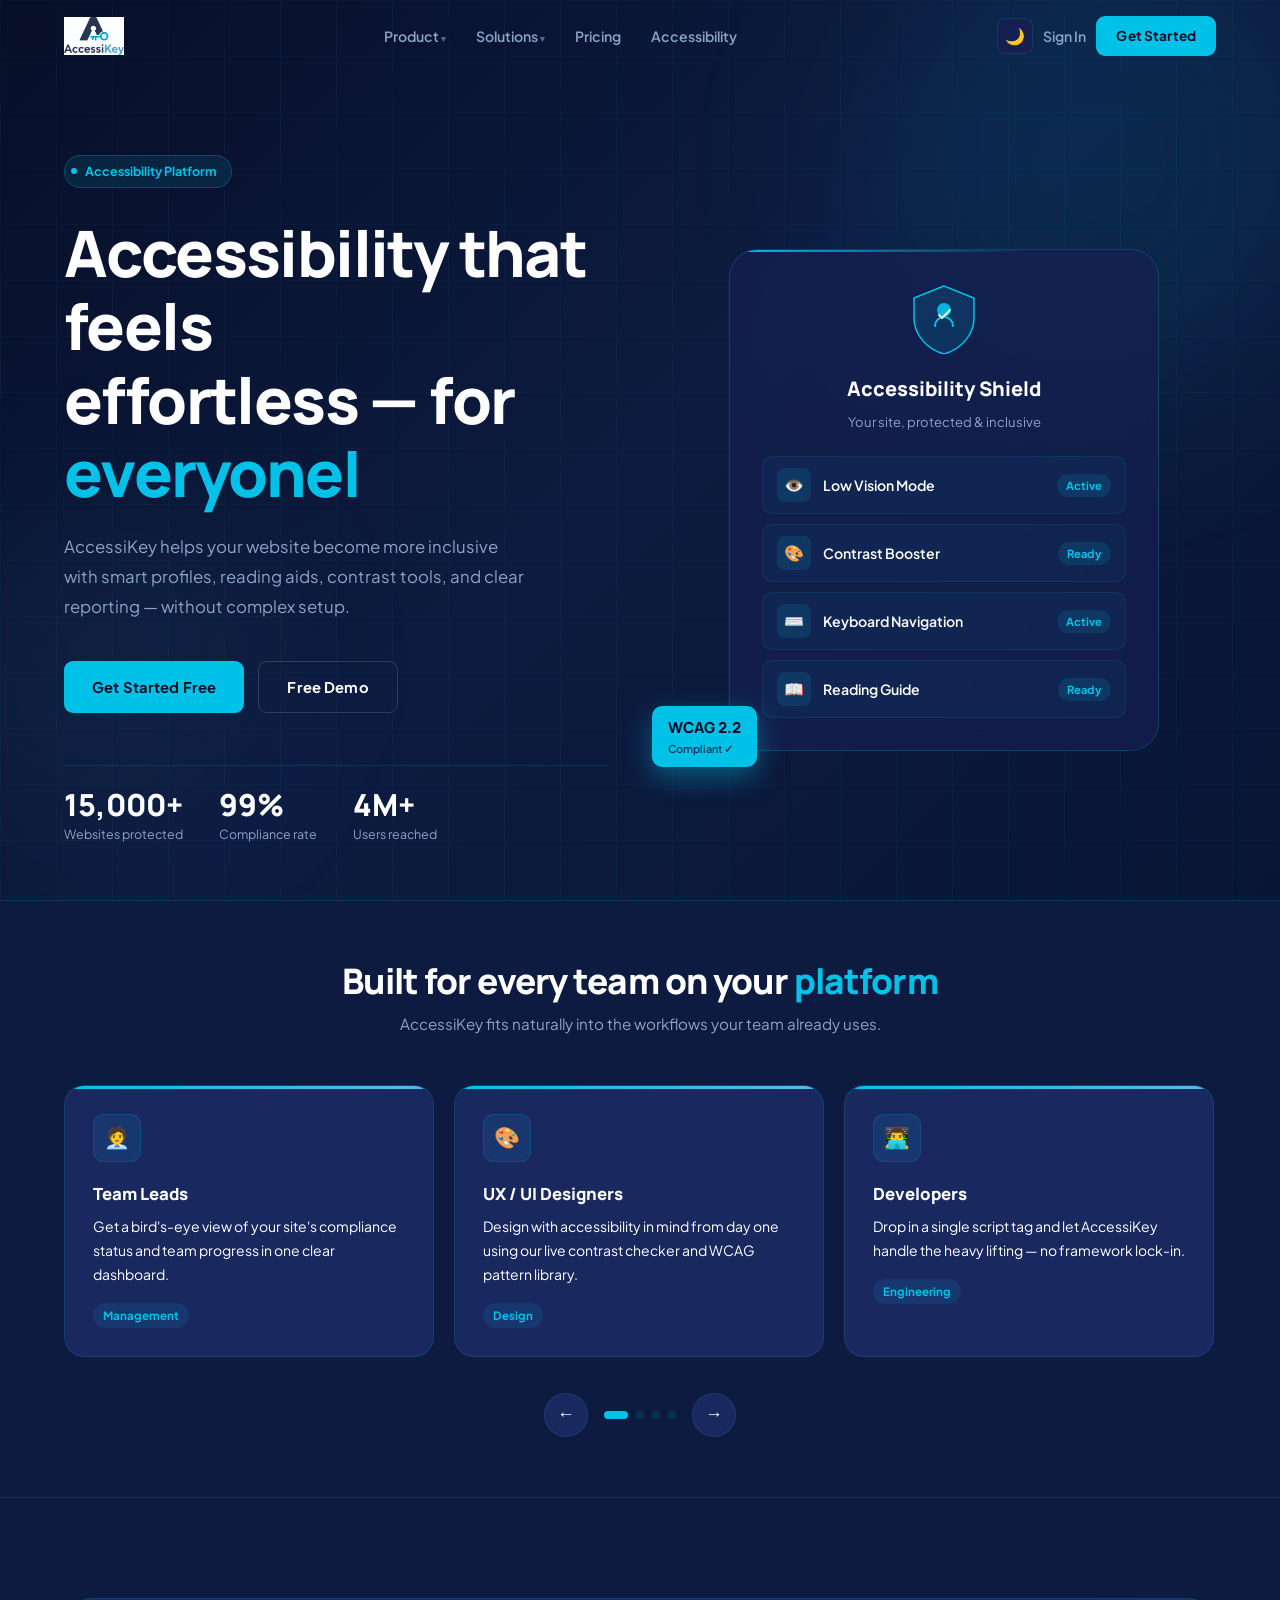
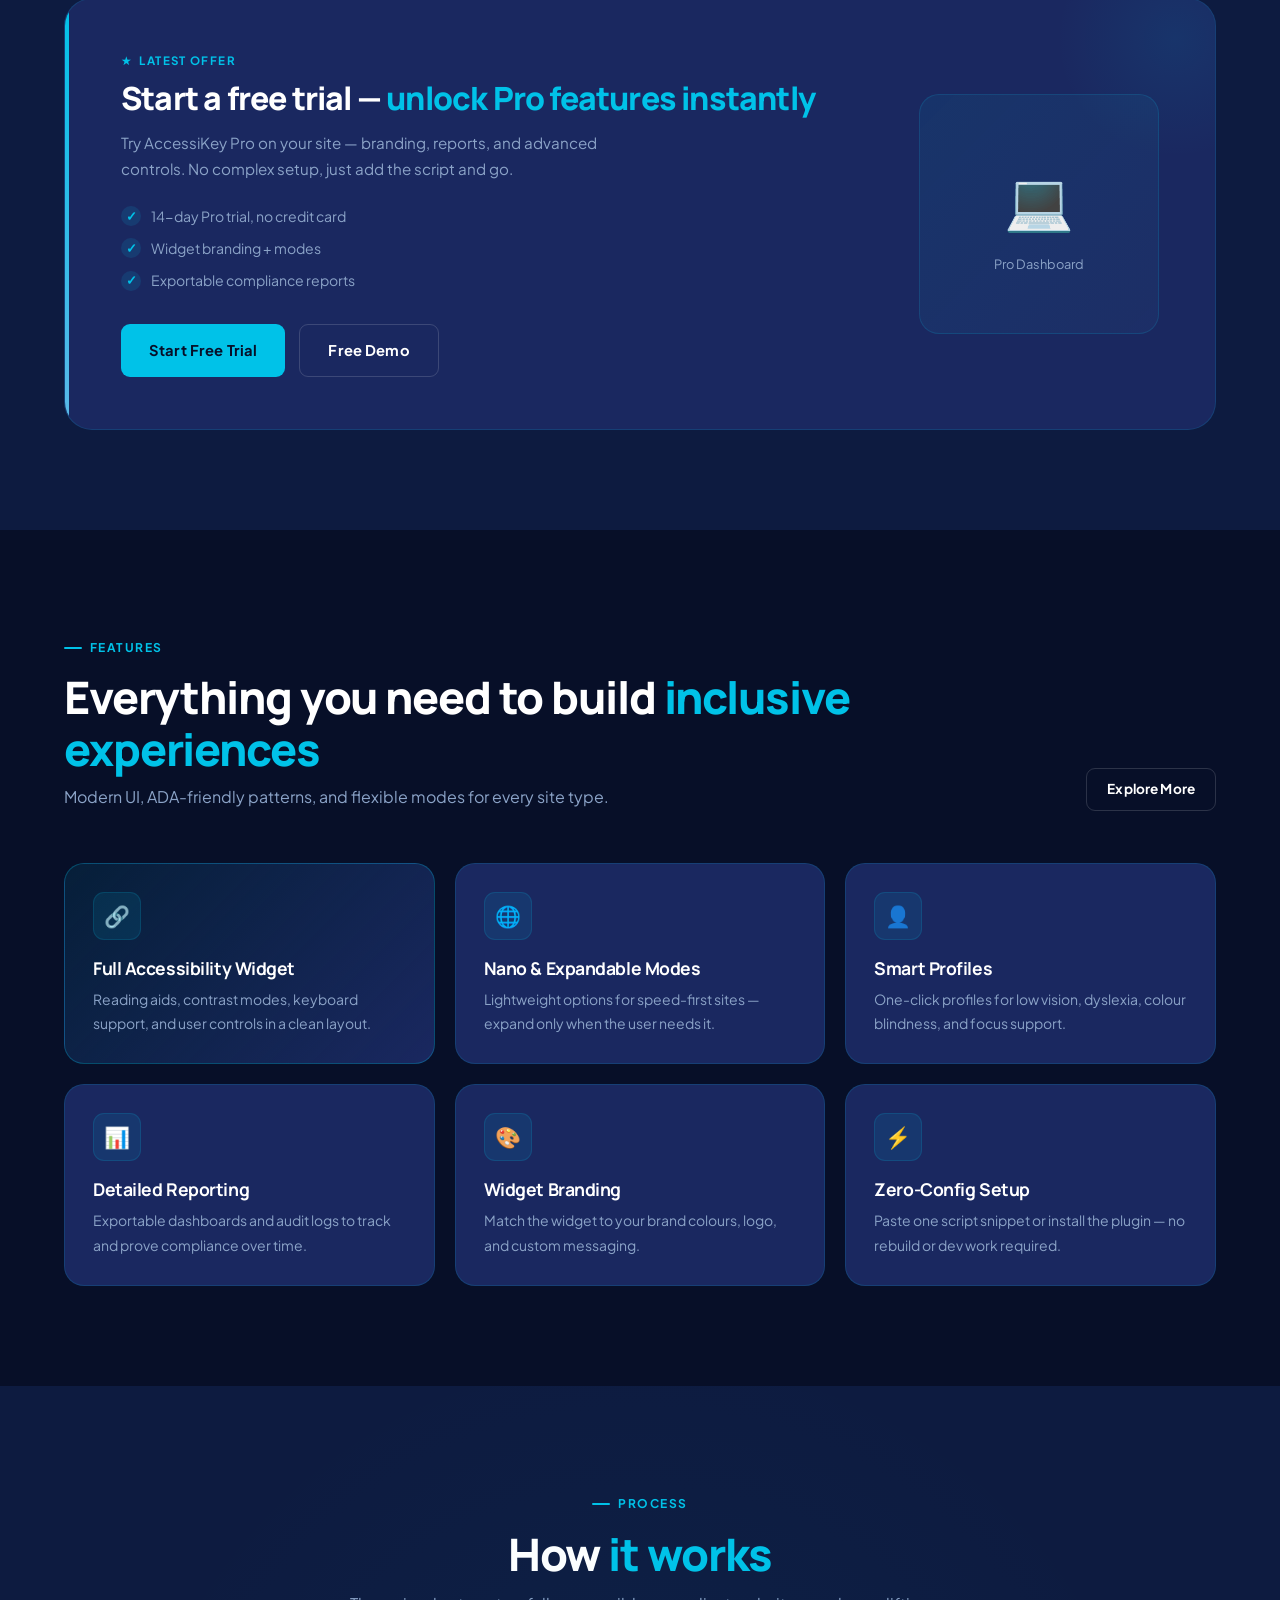
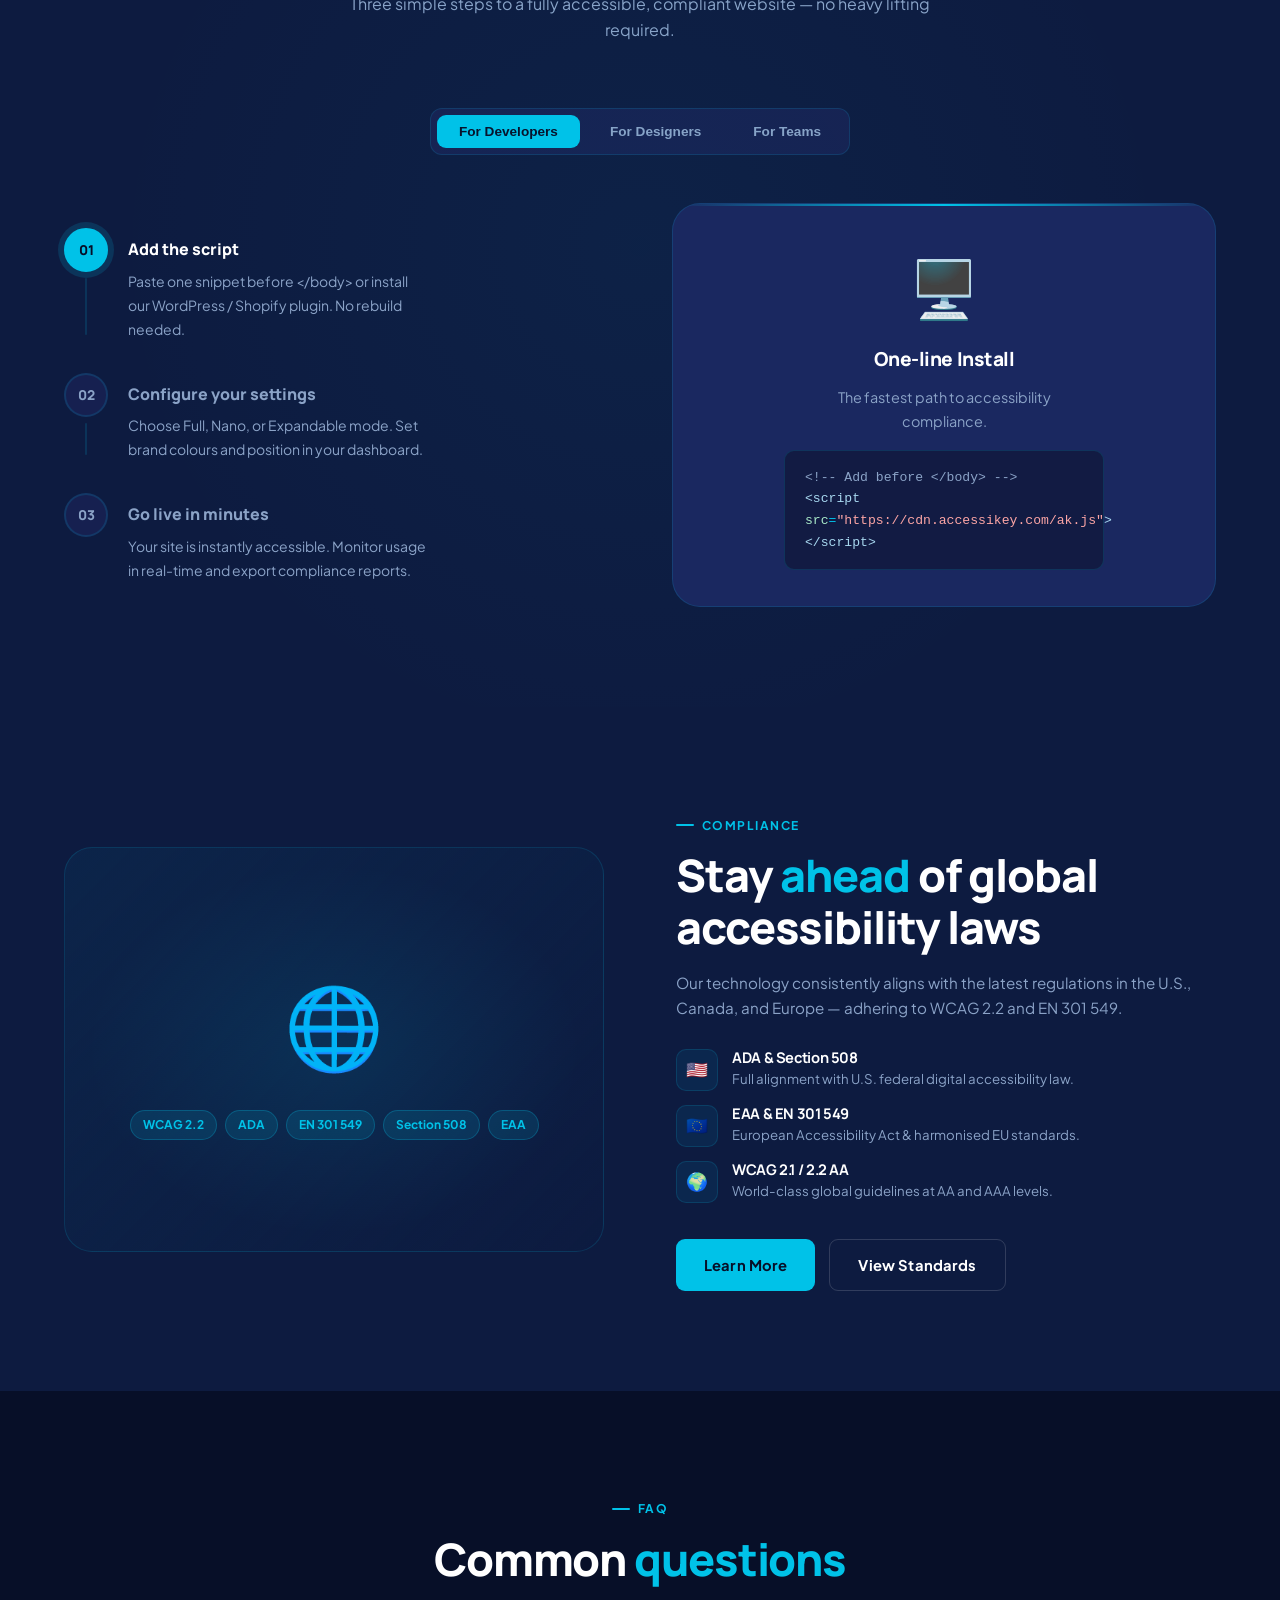
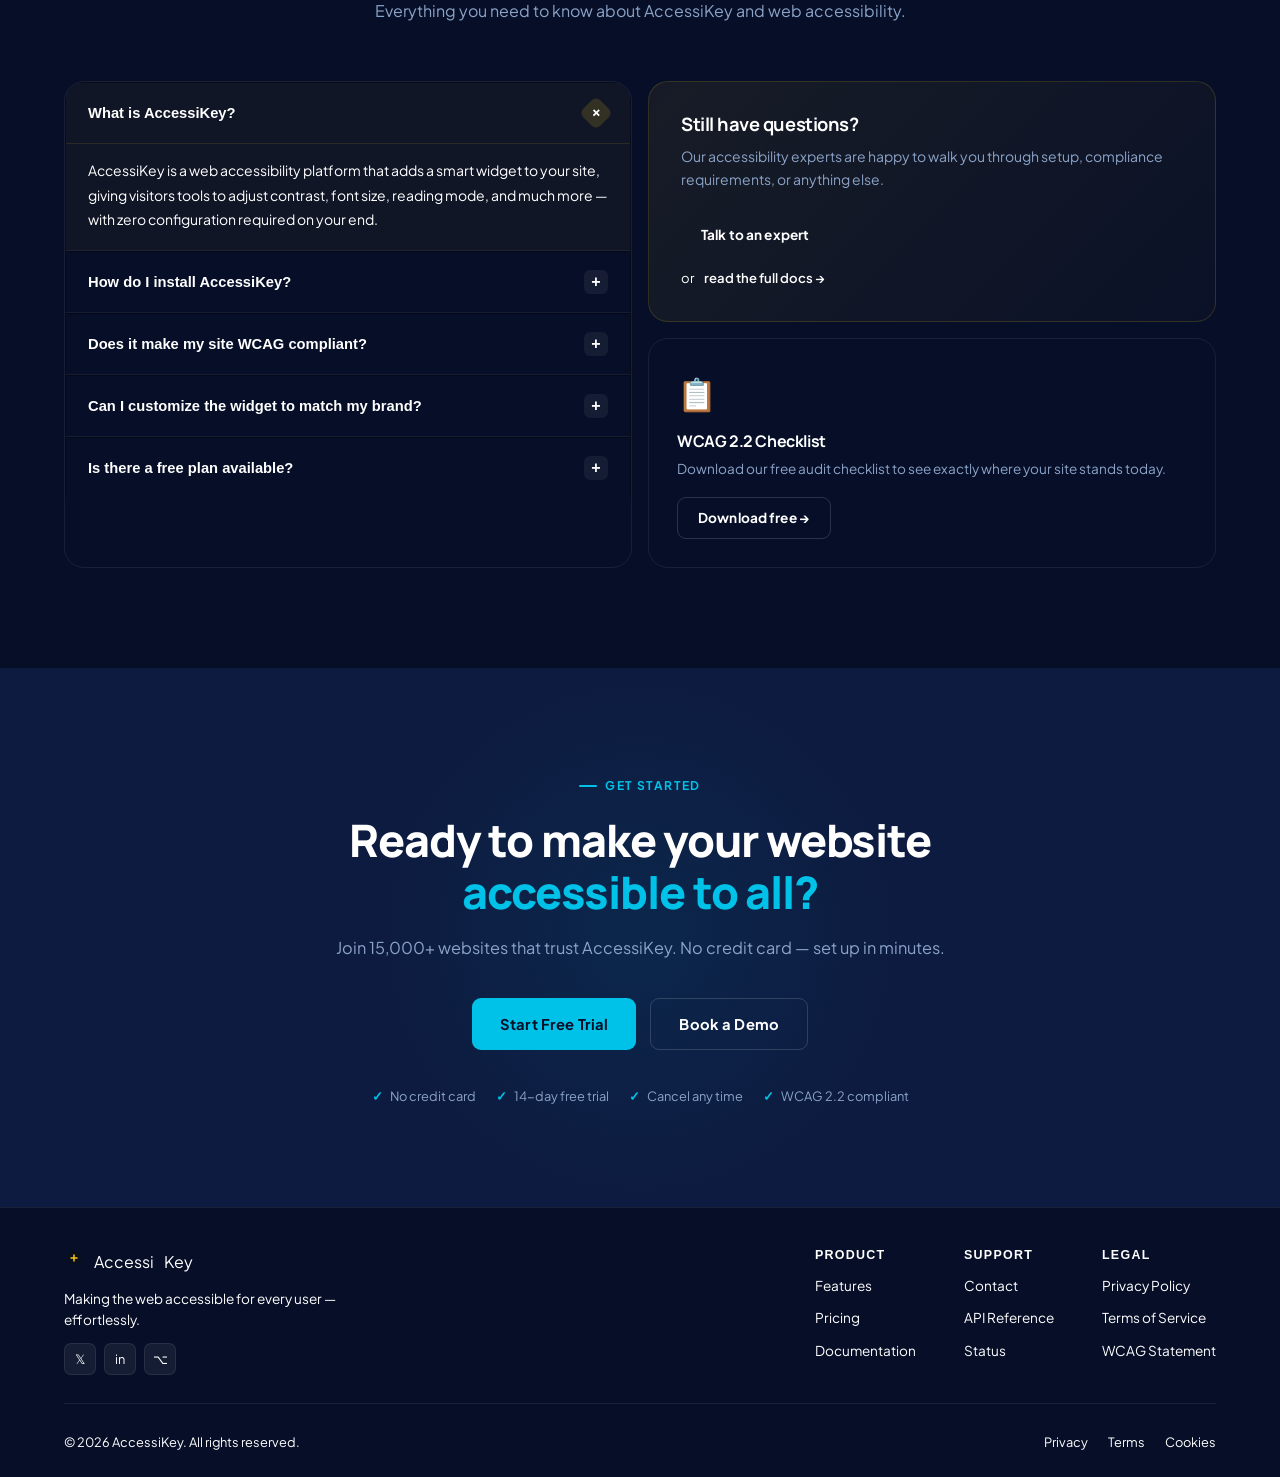
==== commit c9bcc6eb: "new changes from home" ====
--- a/index.html
+++ b/index.html
@@ -114,6 +114,8 @@
 .stat-num {color: white !important; }
 .btn-outline { color: white; border-color: rgba(255,255,255,0.15); }
 [data-theme="light"].faq-question{ color: black !important;}
+.faq-list{border: 1px solid rgb(0 0 0 / 53%)}
+.faq-item {border: 1px solid rgb(0 0 0 / 42%)}
 
 /* Theme toggle */
 .theme-toggle { width: 36px; height: 36px; border-radius: 8px; background: var(--bg-3); border: 1px solid var(--border-col); cursor: pointer; display: flex; align-items: center; justify-content: center; font-size: 1rem; transition: var(--transition); }
@@ -122,7 +124,7 @@
 /* Mobile nav */
 .nav-toggle { display: none; background: none; border: none; cursor: pointer; padding: 4px; flex-direction: column; gap: 5px; }
 .nav-toggle span { display: block; width: 22px; height: 2px; background: var(--text); border-radius: 2px; transition: var(--transition); }
-.mobile-nav { display: none; position: fixed; inset: 0; background: rgba(7,15,40,0.99); backdrop-filter: blur(24px); z-index: 999   9; flex-direction: column; align-items: center; justify-content: center; gap: 26px; }
+.mobile-nav { display: none; position: fixed; inset: 0; background: rgba(7,15,40,0.99); backdrop-filter: blur(24px); z-index: 9999; flex-direction: column; align-items: center; justify-content: center; gap: 26px; }
 .mobile-nav.open { display: flex; }
 .mobile-nav a { font-family: 'Manrope', sans-serif; font-size: 1.6rem; font-weight: 800; color: var(--white); transition: color var(--transition); }
 .mobile-nav a:hover { color: var(--cyan); }
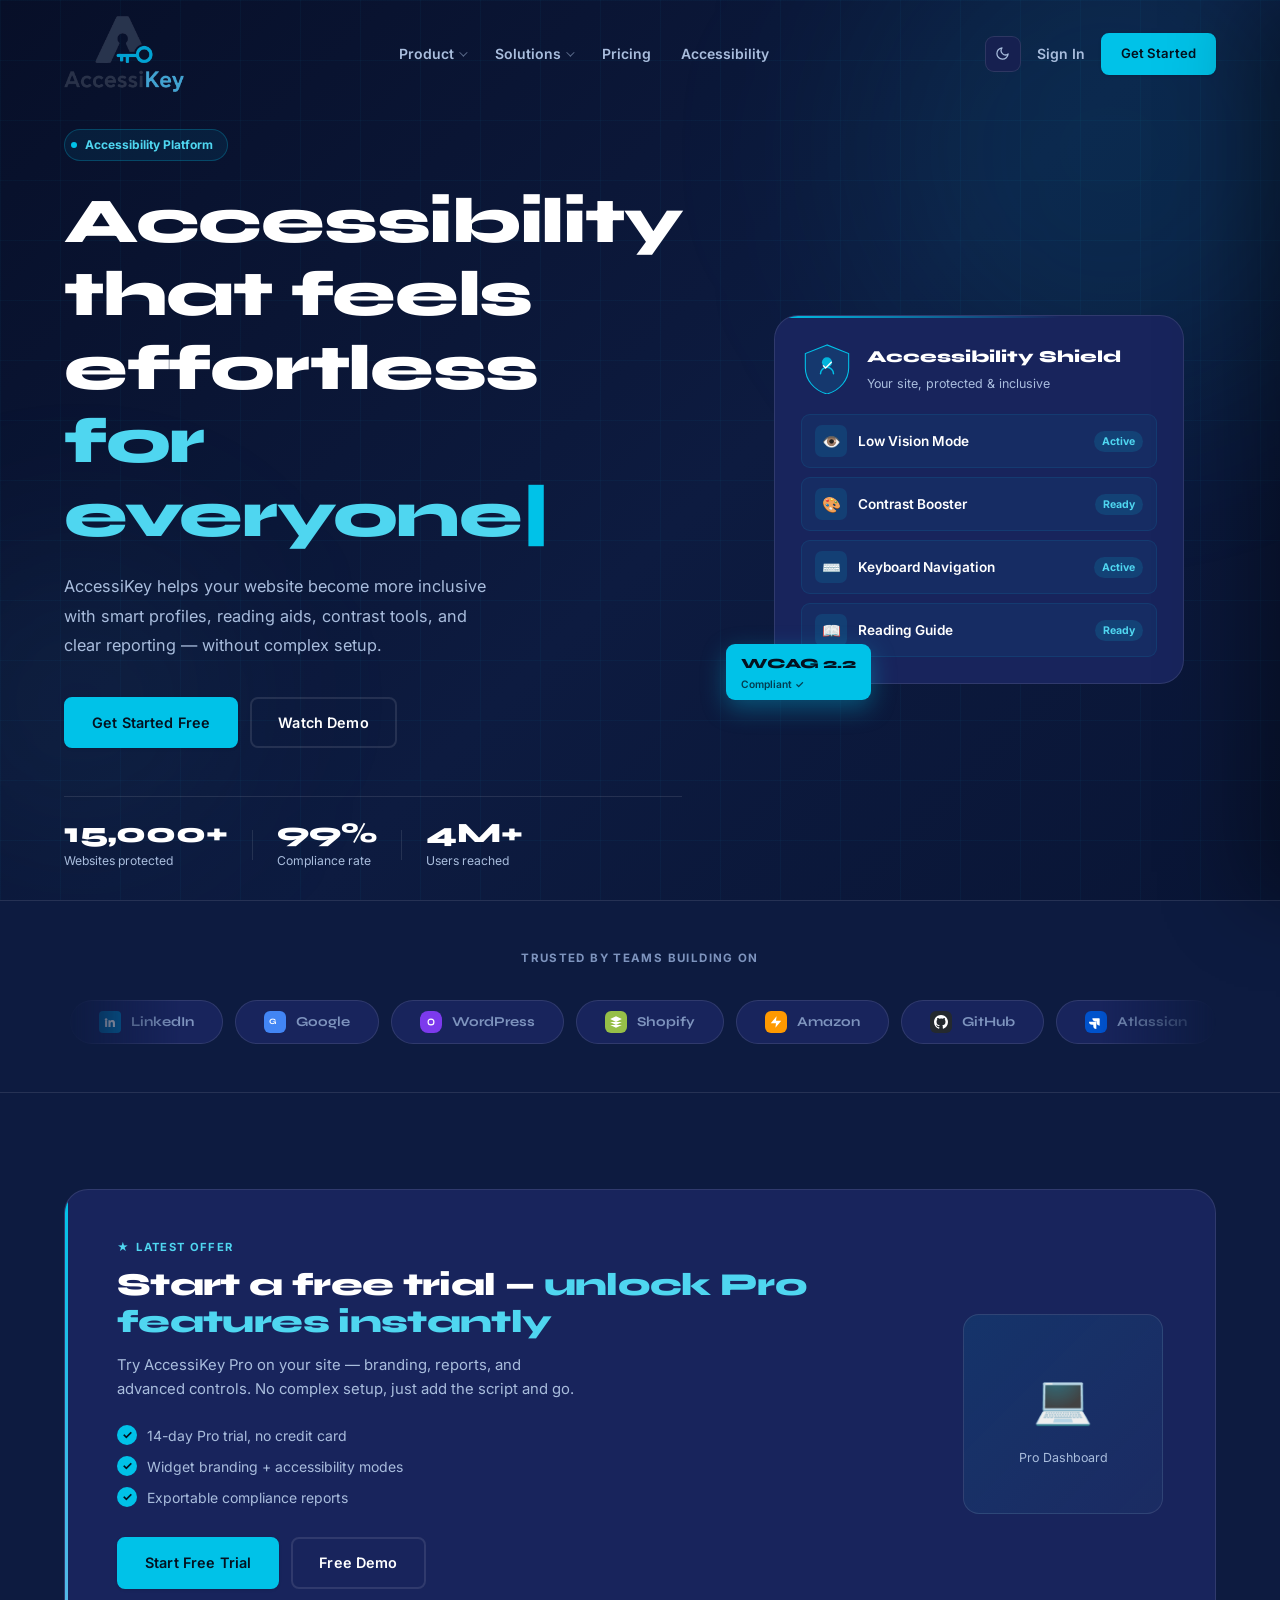
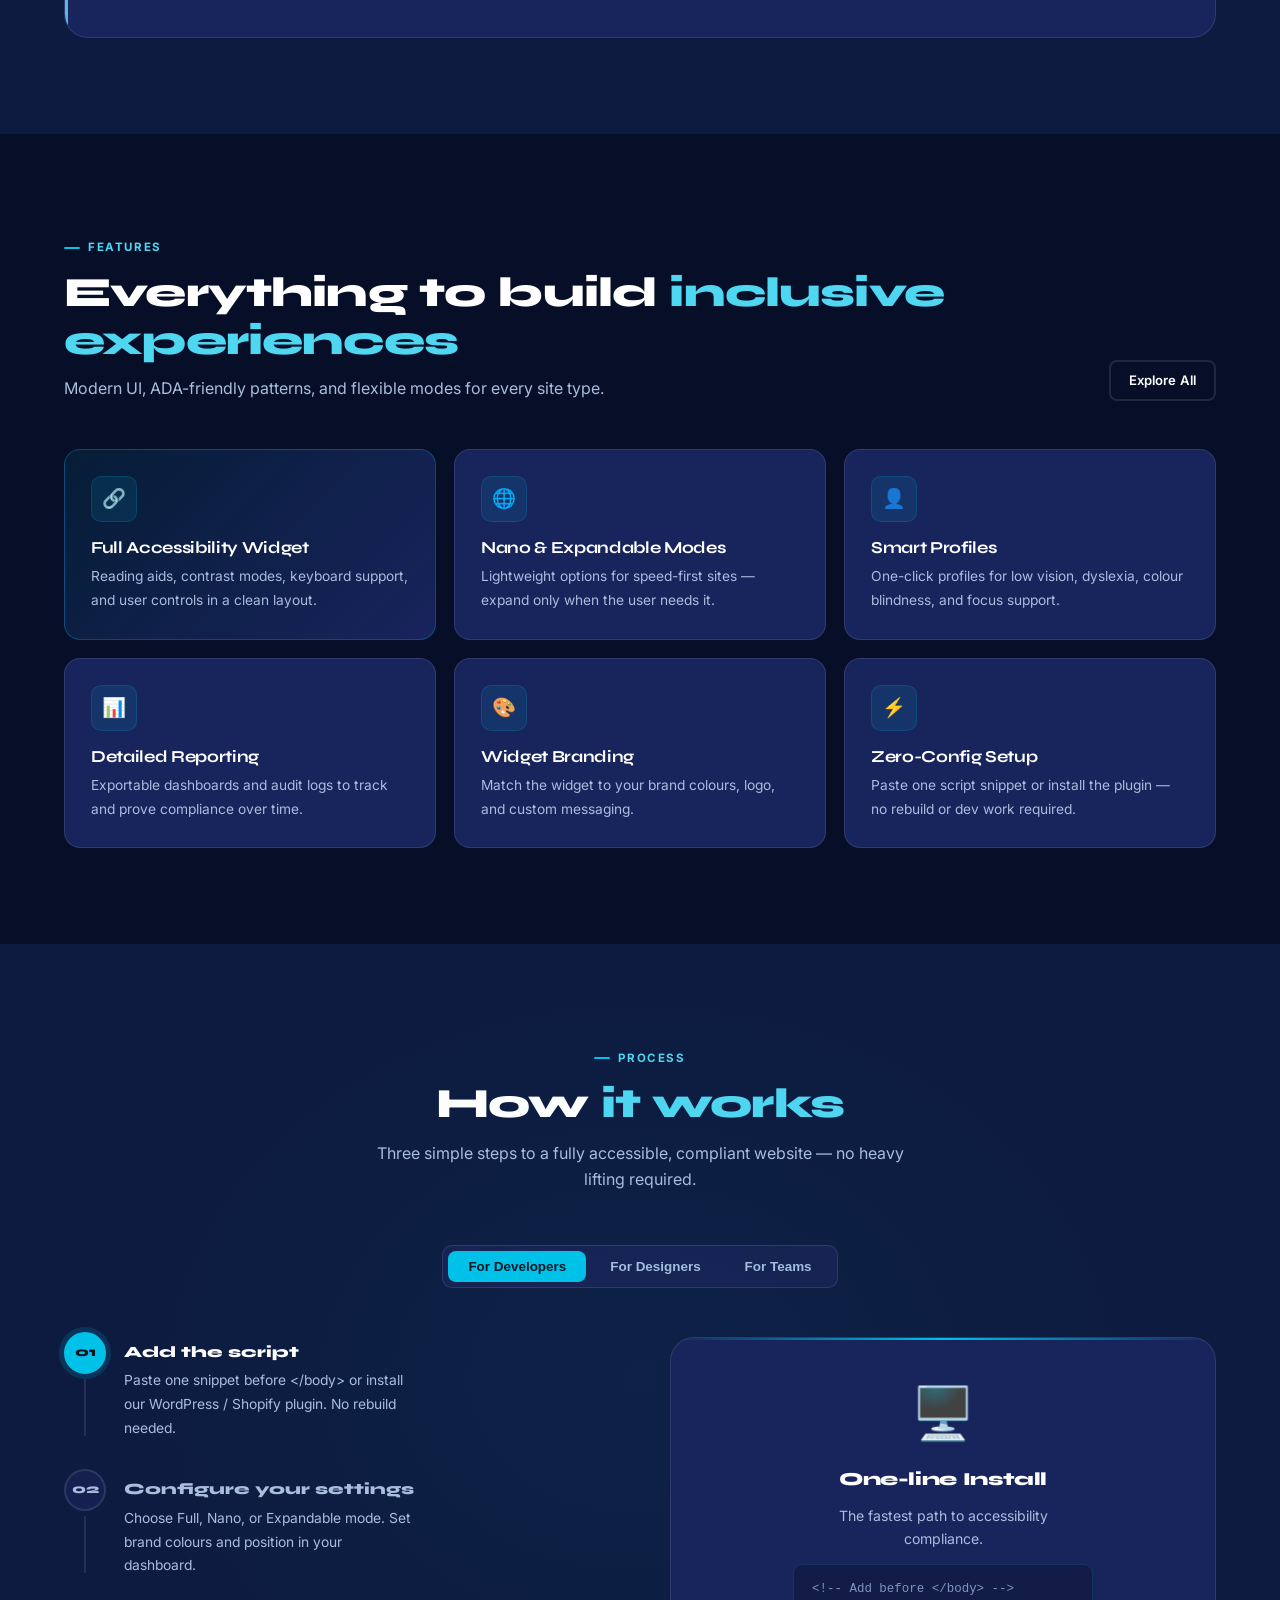
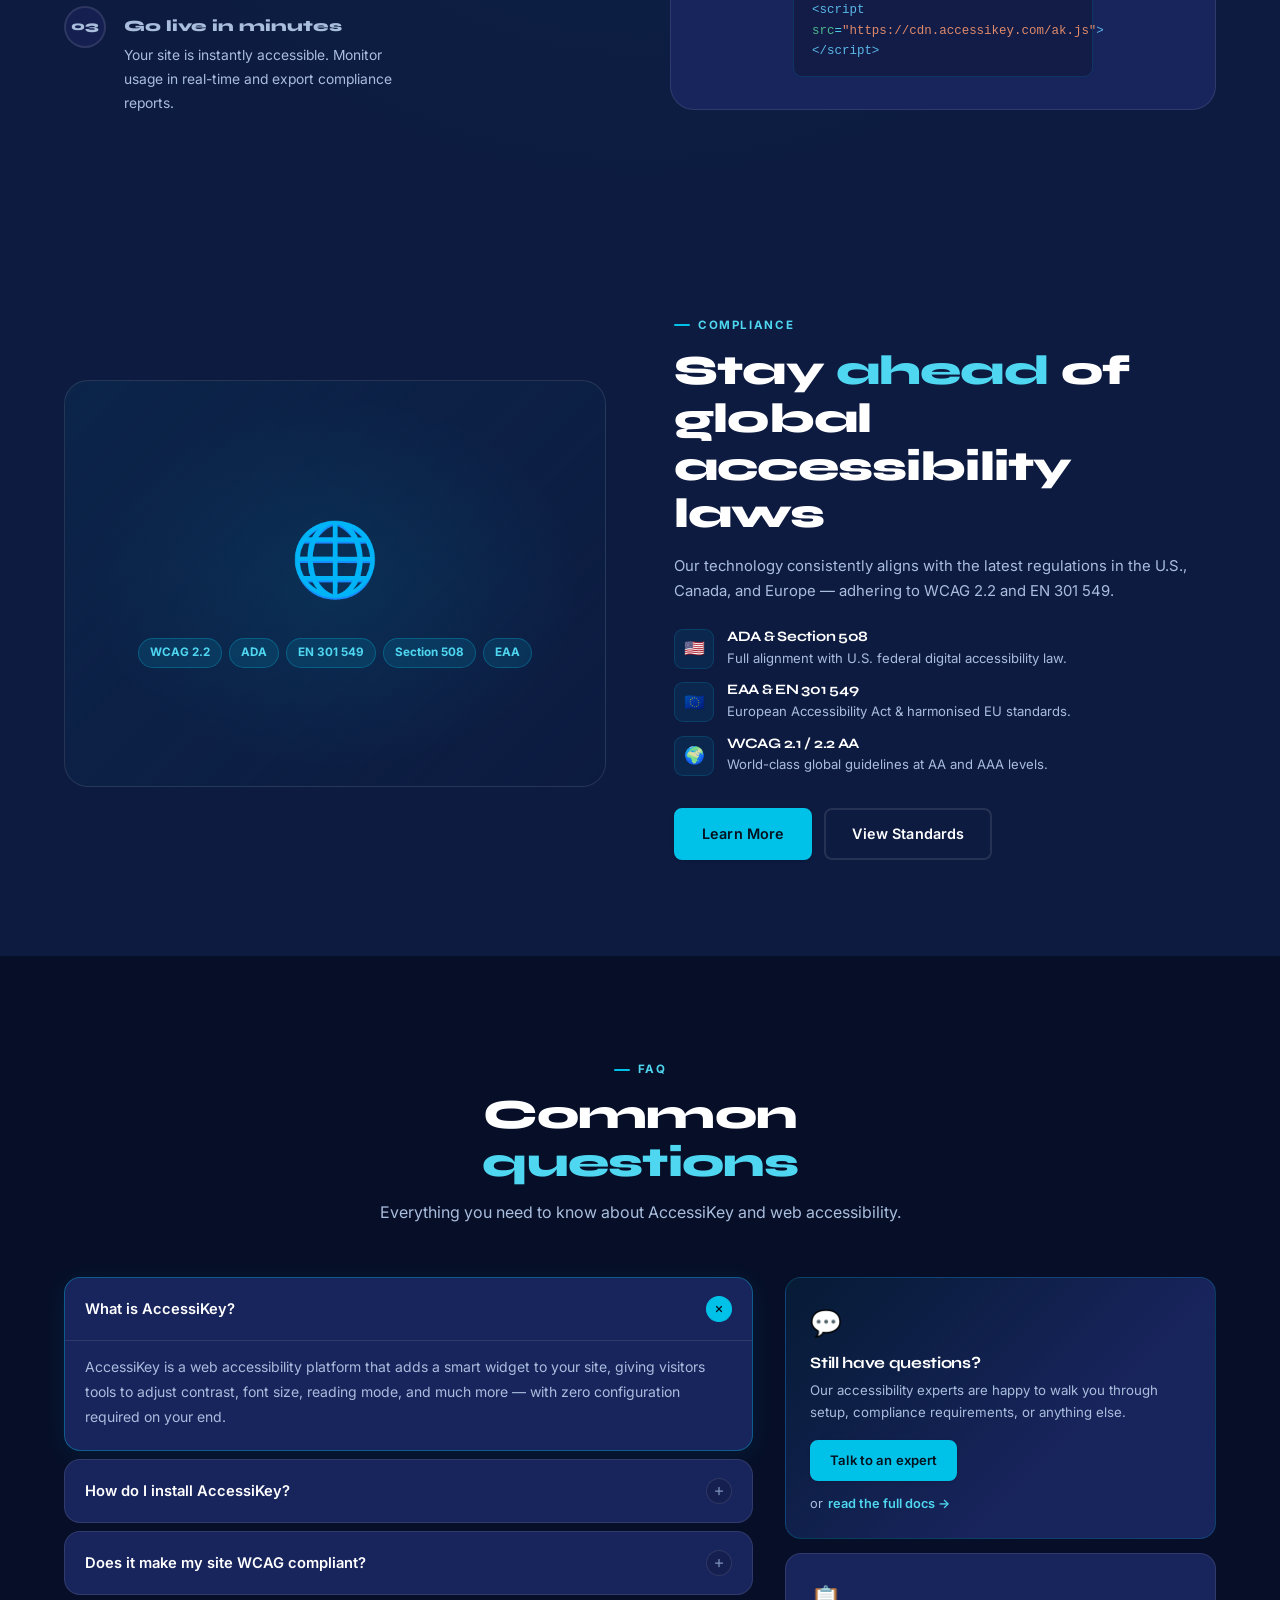
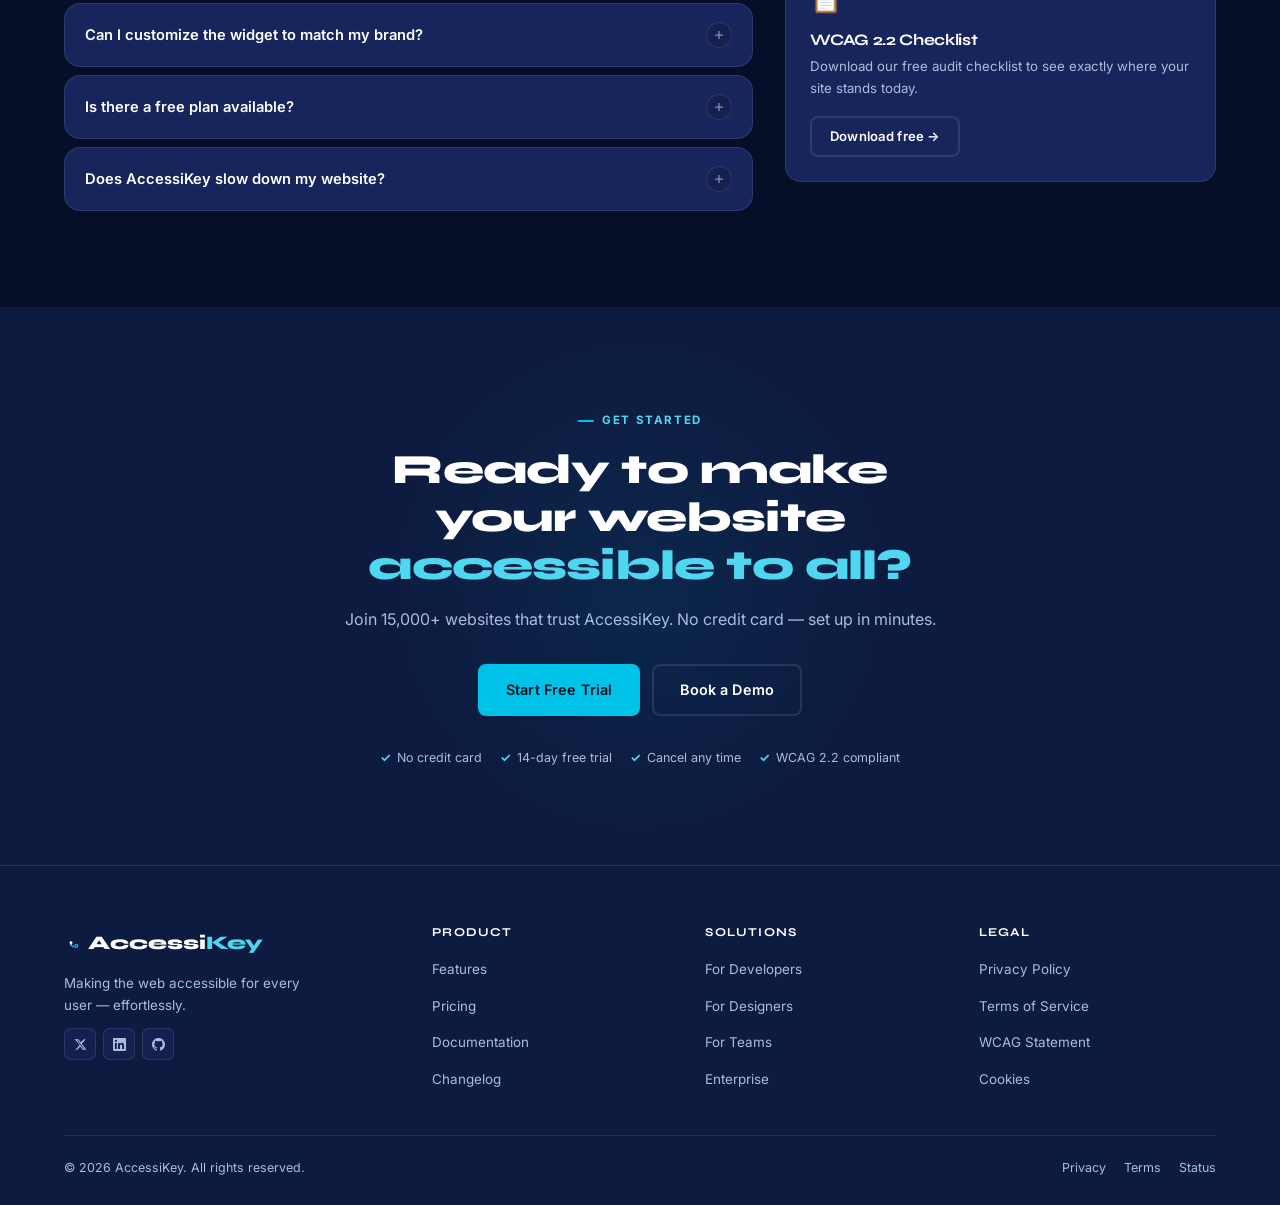
==== commit 54db2a7b: "new design created" ====
--- a/index.html
+++ b/index.html
@@ -7,408 +7,185 @@
   <title>AccessiKey — Accessibility for Everyone</title>
   <link rel="preconnect" href="https://fonts.googleapis.com"/>
   <link rel="preconnect" href="https://fonts.gstatic.com" crossorigin/>
-  <link href="https://fonts.googleapis.com/css2?family=Plus+Jakarta+Sans:wght@400;500;600;700;800&family=Manrope:wght@400;500;600;700;800&display=swap" rel="stylesheet"/>
-  <style>
-/* ===================================================
-   DESIGN TOKENS — brand palette from logo
-   Navy:    #0D1B40  (dark navy from the "A")
-   Cyan:    #00C2E8  (bright cyan from the key)
-   Sky:     #5BB8E8  (mid-blue from "Key" text)
-   White:   #FFFFFF
-   =================================================== */
-*, *::before, *::after { box-sizing: border-box; margin: 0; padding: 0; }
-:root {
-  /* Brand */
-  --navy:       #0D1B40;
-  --navy-deep:  #070F28;
-  --navy-mid:   #162050;
-  --navy-light: #1E2F6A;
-  --cyan:       #00C2E8;
-  --cyan-dim:   #00A8CB;
-  --sky:        #5BB8E8;
-  --sky-light:  #A8D8F0;
-  /* Neutrals */
-  --white:      #FFFFFF;
-  --off-white:  #F0F6FF;
-  --muted:      #8BA3C7;
-  --border:     rgba(0,194,232,0.15);
-  /* Utility */
-  --radius:     12px;
-  --radius-lg:  20px;
-  --radius-xl:  28px;
-  --transition: 0.26s cubic-bezier(.4,0,.2,1);
-  --max-w:      1200px;
-  --section-py: 100px;
-  /* Dark mode defaults */
-  --bg:         #070F28;
-  --bg-2:       #0D1B40;
-  --bg-3:       #162050;
-  --bg-card:    #1A2860;
-  --text:       #FFFFFF;
-  --text-muted: #8BA3C7;
-  --border-col: rgba(0,194,232,0.15);
-}
-[data-theme="light"] {
-  --bg:         #F0F6FF;
-  --bg-2:       #FFFFFF;
-  --bg-3:       #E6F2FF;
-  --bg-card:    #FFFFFF;
-  --text:       #0D1B40;
-  --text-muted: #4A6080;
-  --border-col: rgba(13,27,64,0.12);
-  --muted:      #4A6080;
-}
-html { scroll-behavior: smooth; }
-body { font-family: 'Plus Jakarta Sans', sans-serif; background: var(--bg); color: var(--text); line-height: 1.65; -webkit-font-smoothing: antialiased; overflow-x: hidden; transition: background 0.3s, color 0.3s; }
-h1,h2,h3,h4,h5 { font-family: 'Manrope', sans-serif; line-height: 1.15; letter-spacing: -0.025em; color: var(--text); }
-h1 { font-size: clamp(2.4rem,5vw,4.2rem); font-weight: 800; }
-h2 { font-size: clamp(1.8rem,3.5vw,2.8rem); font-weight: 800; }
-h4 { font-size: 1.1rem; font-weight: 700; }
-p { color: var(--text-muted); }
-a { text-decoration: none; color: inherit; }
-img { max-width: 100%; display: block; }
-.container { width: 100%; max-width: var(--max-w); margin: 0 auto; padding: 0 24px; }
-.section { padding: var(--section-py) 0; }
-.section-alt { background: var(--bg-2); }
-.highlight { color: var(--cyan); }
-
-/* BUTTONS */
-.btn { display: inline-flex; align-items: center; gap: 8px; padding: 13px 28px; border-radius: 9px; font-family: 'Plus Jakarta Sans', sans-serif; font-size: 0.92rem; font-weight: 700; cursor: pointer; border: none; transition: var(--transition); white-space: nowrap; letter-spacing: 0.01em; }
-.btn-cyan { background: var(--cyan); color: var(--navy-deep); }
-.btn-cyan:hover { background: var(--cyan-dim); transform: translateY(-2px); box-shadow: 0 8px 28px rgba(0,194,232,0.35); }
-.btn-outline { background: transparent; color: var(--text); border: 1.5px solid var(--border-col); }
-.btn-outline:hover { border-color: var(--cyan); color: var(--cyan); transform: translateY(-2px); }
-.btn-sm { padding: 9px 20px; font-size: 0.85rem; }
-
-/* EYEBROW */
-.eyebrow { display: inline-flex; align-items: center; gap: 8px; font-size: 0.75rem; font-weight: 700; letter-spacing: 0.12em; text-transform: uppercase; color: var(--cyan); margin-bottom: 14px; }
-.eyebrow::before { content: ''; display: block; width: 18px; height: 2px; background: var(--cyan); border-radius: 2px; }
-
-/* REVEAL */
-.reveal { opacity: 0; transform: translateY(28px); transition: opacity 0.55s ease, transform 0.55s ease; }
-.reveal.visible { opacity: 1; transform: none; }
-.reveal-delay-1 { transition-delay: 0.08s; }
-.reveal-delay-2 { transition-delay: 0.16s; }
-.reveal-delay-3 { transition-delay: 0.24s; }
-
-/* ========= NAV ========= */
-.site-nav { position: fixed; top: 0; left: 0; right: 0; z-index: 1000; padding: 16px 0; transition: background var(--transition), padding var(--transition), box-shadow var(--transition); }
-.site-nav.scrolled { background: rgba(7,15,40,0.94); backdrop-filter: blur(18px); padding: 10px 0; box-shadow: 0 1px 0 rgba(0,194,232,0.1); }
-[data-theme="light"] .site-nav.scrolled { background: rgba(240,246,255,0.95); }
-.nav-inner { display: flex; align-items: center; justify-content: space-between; }
-.nav-logo { display: flex; align-items: center; gap: 10px; }
-.nav-logo-img { height: 38px; width: auto; }
-.nav-logo-text { font-family: 'Manrope', sans-serif; font-size: 1.3rem; font-weight: 800; }
-.nav-logo-text .ak-dark { color: var(--text); }
-.nav-logo-text .ak-cyan { color: var(--cyan); }
-.nav-links { display: flex; align-items: center; gap: 30px; list-style: none; }
-.nav-links a { font-size: 0.88rem; font-weight: 600; color: var(--text-muted); transition: color var(--transition); }
-.nav-links a:hover { color: var(--text); }
-.has-dd > a::after { content: ' ▾'; font-size: 0.65em; opacity: 0.6; }
-.nav-cta { display: flex; align-items: center; gap: 10px; }
-.link-signin { font-size: 0.88rem; font-weight: 600; color: var(--text-muted); transition: color var(--transition); }
-.link-signin:hover { color: var(--cyan); }
-.card-feat-text {color: white !important;}
-.card-title {color: white;}
-.hero-h1 {color: white;}
-.stat-num {color: white !important; }
-.btn-outline { color: white; border-color: rgba(255,255,255,0.15); }
-[data-theme="light"].faq-question{ color: black !important;}
-.faq-list{border: 1px solid rgb(0 0 0 / 53%)}
-.faq-item {border: 1px solid rgb(0 0 0 / 42%)}
-
-/* Theme toggle */
-.theme-toggle { width: 36px; height: 36px; border-radius: 8px; background: var(--bg-3); border: 1px solid var(--border-col); cursor: pointer; display: flex; align-items: center; justify-content: center; font-size: 1rem; transition: var(--transition); }
-.theme-toggle:hover { border-color: var(--cyan); background: rgba(0,194,232,0.1); }
-
-/* Mobile nav */
-.nav-toggle { display: none; background: none; border: none; cursor: pointer; padding: 4px; flex-direction: column; gap: 5px; }
-.nav-toggle span { display: block; width: 22px; height: 2px; background: var(--text); border-radius: 2px; transition: var(--transition); }
-.mobile-nav { display: none; position: fixed; inset: 0; background: rgba(7,15,40,0.99); backdrop-filter: blur(24px); z-index: 9999; flex-direction: column; align-items: center; justify-content: center; gap: 26px; }
-.mobile-nav.open { display: flex; }
-.mobile-nav a { font-family: 'Manrope', sans-serif; font-size: 1.6rem; font-weight: 800; color: var(--white); transition: color var(--transition); }
-.mobile-nav a:hover { color: var(--cyan); }
-.mobile-nav-close { position: absolute; top: 22px; right: 22px; background: none; border: none; color: var(--white); font-size: 1.6rem; cursor: pointer; line-height: 1; }
-
-/* ========= HERO ========= */
-.hero { position: relative; min-height: 100vh; display: flex; align-items: center; padding-top: 100px; overflow: hidden; }
-.hero-bg { position: absolute; inset: 0; background: linear-gradient(135deg, #070F28 0%, #0D1B40 50%, #091535 100%); z-index: 0; }
-.hero-grid { position: absolute; inset: 0; background-image: linear-gradient(rgba(0,194,232,0.04) 1px, transparent 1px), linear-gradient(90deg, rgba(0,194,232,0.04) 1px, transparent 1px); background-size: 56px 56px; z-index: 0; }
-.hero-orb { position: absolute; border-radius: 50%; filter: blur(90px); z-index: 0; animation: orb-float 9s ease-in-out infinite alternate; }
-.hero-orb-1 { width: 480px; height: 480px; background: rgba(0,194,232,0.09); top: -80px; right: -60px; }
-.hero-orb-2 { width: 300px; height: 300px; background: rgba(91,184,232,0.07); bottom: 80px; left: -40px; animation-delay: -4s; }
-@keyframes orb-float { from { transform: translateY(0) scale(1); } to { transform: translateY(-28px) scale(1.06); } }
-.hero-inner { position: relative; z-index: 1; display: grid; grid-template-columns: 1fr 1fr; gap: 64px; align-items: center; width: 100%; }
-.hero-pill { display: inline-flex; align-items: center; gap: 8px; padding: 5px 14px 5px 6px; background: rgba(0,194,232,0.1); border: 1px solid rgba(0,194,232,0.25); border-radius: 100px; font-size: 0.78rem; font-weight: 700; color: var(--cyan); margin-bottom: 28px; }
-.hero-pill .dot { width: 6px; height: 6px; background: var(--cyan); border-radius: 50%; animation: pulse-dot 2s infinite; }
-@keyframes pulse-dot { 0%,100%{opacity:1;transform:scale(1)} 50%{opacity:0.4;transform:scale(0.6)} }
-.hero-h1 { margin-bottom: 22px; }
-.hero-h1 .line-muted { color: var(--text-muted); }
-.hero-desc { font-size: 1.05rem; max-width: 460px; margin-bottom: 38px; line-height: 1.8; }
-.hero-actions { display: flex; flex-wrap: wrap; gap: 14px; margin-bottom: 52px; }
-.hero-stats { display: flex; gap: 36px; padding-top: 24px; border-top: 1px solid var(--border-col); }
-.stat-num { font-family: 'Manrope', sans-serif; font-size: 1.9rem; font-weight: 800; color: var(--text); line-height: 1; }
-.stat-label { font-size: 0.78rem; color: var(--text-muted); margin-top: 4px; }
-
-/* Hero card */
-.hero-visual { position: relative; display: flex; justify-content: center; }
-.hero-card { width: 100%; max-width: 430px; background: rgba(22,32,80,0.7); border: 1px solid rgba(0,194,232,0.2); border-radius: var(--radius-xl); padding: 32px; backdrop-filter: blur(12px); position: relative; overflow: hidden; }
-.hero-card::before { content: ''; position: absolute; top: 0; left: 0; right: 0; height: 2px; background: linear-gradient(90deg, var(--cyan), transparent 70%); }
-.card-shield { width: 72px; height: 72px; margin: 0 auto 18px; }
-.card-shield svg { width: 100%; height: 100%; }
-.card-title { font-family: 'Manrope', sans-serif; font-size: 1.25rem; font-weight: 800; text-align: center; margin-bottom: 6px; }
-.card-sub { text-align: center; font-size: 0.82rem; color: var(--text-muted); margin-bottom: 24px; }
-.card-features { display: flex; flex-direction: column; gap: 10px; }
-.card-feat { display: flex; align-items: center; gap: 12px; padding: 11px 14px; background: rgba(0,194,232,0.05); border-radius: 10px; border: 1px solid rgba(0,194,232,0.1); transition: var(--transition); }
-.card-feat:hover { background: rgba(0,194,232,0.1); border-color: rgba(0,194,232,0.25); transform: translateX(4px); }
-.card-feat-icon { width: 34px; height: 34px; flex-shrink: 0; border-radius: 8px; background: rgba(0,194,232,0.12); display: flex; align-items: center; justify-content: center; font-size: 1rem; }
-.card-feat-text { font-size: 0.88rem; font-weight: 600; color: var(--text); }
-.card-feat-badge { margin-left: auto; font-size: 0.7rem; padding: 2px 9px; background: rgba(0,194,232,0.12); color: var(--cyan); border-radius: 100px; font-weight: 700; }
-.hero-badge { position: absolute; bottom: -16px; left: -20px; background: var(--cyan); color: var(--navy-deep); padding: 9px 16px; border-radius: 10px; font-family: 'Manrope', sans-serif; font-weight: 800; font-size: 0.95rem; box-shadow: 0 10px 28px rgba(0,194,232,0.4); animation: badge-float 4s ease-in-out infinite alternate; z-index: 2; }
-.hero-badge small { display: block; font-family: 'Plus Jakarta Sans', sans-serif; font-size: 0.68rem; font-weight: 600; opacity: 0.75; }
-@keyframes badge-float { from { transform: translateY(0) rotate(-2deg); } to { transform: translateY(-8px) rotate(1deg); } }
-
-/* ========= PLATFORM CAROUSEL ========= */
-.platform-section { background: var(--bg-2); padding: 60px 0; border-top: 1px solid var(--border-col); border-bottom: 1px solid var(--border-col); }
-.platform-header { text-align: center; margin-bottom: 48px; }
-.platform-header h2 { font-size: clamp(1.5rem,3vw,2.2rem); margin-bottom: 10px; }
-.platform-header p { font-size: 0.95rem; }
-
-/* Carousel */
-.carousel-wrap { position: relative; }
-.carousel-track-outer { overflow: hidden; border-radius: var(--radius-lg); }
-.carousel-track { display: flex; gap: 20px; transition: transform 0.5s cubic-bezier(0.4,0,0.2,1); }
-.carousel-slide { flex: 0 0 calc(33.333% - 14px); min-width: 0; }
-.carousel-card { background: var(--bg-card); border: 1px solid var(--border-col); border-radius: var(--radius-lg); padding: 28px; transition: var(--transition); position: relative; overflow: hidden; height: 100%; }
-.carousel-card::before { content: ''; position: absolute; top: 0; left: 0; right: 0; height: 3px; background: linear-gradient(90deg, var(--cyan), var(--sky)); border-radius: 2px 2px 0 0; }
-.carousel-card:hover { border-color: rgba(0,194,232,0.35); transform: translateY(-4px); box-shadow: 0 16px 48px rgba(0,0,0,0.2); }
-.cc-icon { width: 48px; height: 48px; border-radius: 11px; background: rgba(0,194,232,0.1); border: 1px solid rgba(0,194,232,0.15); display: flex; align-items: center; justify-content: center; font-size: 1.3rem; margin-bottom: 18px; }
-.cc-title { font-family: 'Manrope', sans-serif; font-size: 1.05rem; font-weight: 800; margin-bottom: 8px; color: var(--text); }
-.cc-desc { font-size: 0.875rem; line-height: 1.7; }
-.cc-tag { display: inline-flex; margin-top: 16px; font-size: 0.72rem; font-weight: 700; padding: 3px 10px; background: rgba(0,194,232,0.1); color: var(--cyan); border-radius: 100px; }
-
-/* Carousel controls */
-.carousel-controls { display: flex; align-items: center; justify-content: center; gap: 16px; margin-top: 36px; }
-.car-btn { width: 44px; height: 44px; border-radius: 50%; border: 1.5px solid var(--border-col); background: var(--bg-card); color: var(--text); cursor: pointer; display: flex; align-items: center; justify-content: center; font-size: 1.1rem; transition: var(--transition); }
-.car-btn:hover { border-color: var(--cyan); color: var(--cyan); background: rgba(0,194,232,0.08); }
-.car-dots { display: flex; gap: 8px; }
-.car-dot { width: 8px; height: 8px; border-radius: 50%; background: var(--border-col); cursor: pointer; transition: var(--transition); }
-.car-dot.active { background: var(--cyan); width: 24px; border-radius: 4px; }
-
-/* ========= OFFER / FREE TRIAL ========= */
-.offer-inner { display: grid; grid-template-columns: 1fr auto; gap: 56px; align-items: center; background: var(--bg-card); border: 1px solid var(--border-col); border-radius: var(--radius-xl); padding: 52px 56px; position: relative; overflow: hidden; }
-.offer-inner::before { content: ''; position: absolute; top: 0; left: 0; width: 4px; height: 100%; background: linear-gradient(180deg, var(--cyan), var(--sky)); }
-.offer-inner::after { content: ''; position: absolute; top: -80px; right: -80px; width: 240px; height: 240px; background: radial-gradient(circle, rgba(0,194,232,0.08), transparent 70%); border-radius: 50%; }
-.offer-tag { font-size: 0.72rem; font-weight: 700; text-transform: uppercase; letter-spacing: 0.12em; color: var(--cyan); margin-bottom: 10px; display: flex; align-items: center; gap: 6px; }
-.offer-tag::before { content: '★'; }
-.offer-heading { font-size: clamp(1.5rem,2.5vw,2.1rem); margin-bottom: 14px; }
-.offer-desc { margin-bottom: 24px; max-width: 480px; font-size: 0.95rem; }
-.offer-bullets { list-style: none; display: flex; flex-direction: column; gap: 9px; margin-bottom: 32px; }
-.offer-bullets li { display: flex; align-items: center; gap: 10px; font-size: 0.88rem; color: var(--text-muted); }
-.offer-bullets li::before { content: '✓'; font-size: 0.8rem; font-weight: 700; color: var(--cyan); width: 20px; height: 20px; background: rgba(0,194,232,0.12); border-radius: 50%; display: flex; align-items: center; justify-content: center; flex-shrink: 0; }
-.offer-actions { display: flex; gap: 14px; flex-wrap: wrap; }
-.offer-img-box { width: 240px; height: 240px; flex-shrink: 0; border-radius: var(--radius-lg); background: linear-gradient(135deg, rgba(0,194,232,0.08), rgba(91,184,232,0.05)); border: 1px solid var(--border-col); display: flex; flex-direction: column; align-items: center; justify-content: center; gap: 10px; position: relative; z-index: 1; }
-.offer-img-box .big-icon { font-size: 3.5rem; }
-.offer-img-box p { font-size: 0.8rem; color: var(--text-muted); }
-
-/* ========= FEATURES ========= */
-.section-header { display: flex; align-items: flex-end; justify-content: space-between; margin-bottom: 52px; gap: 24px; }
-.section-header .text h2 { margin-bottom: 10px; }
-.features-grid { display: grid; grid-template-columns: repeat(3,1fr); gap: 20px; }
-.feat-card { background: var(--bg-card); border: 1px solid var(--border-col); border-radius: var(--radius-lg); padding: 28px; transition: var(--transition); position: relative; overflow: hidden; }
-.feat-card::after { content: ''; position: absolute; inset: 0; border-radius: var(--radius-lg); border: 1.5px solid var(--cyan); opacity: 0; transition: opacity var(--transition); pointer-events: none; }
-.feat-card:hover { transform: translateY(-5px); box-shadow: 0 20px 56px rgba(0,0,0,0.25); }
-.feat-card:hover::after { opacity: 1; }
-.feat-icon { width: 48px; height: 48px; border-radius: 11px; background: rgba(0,194,232,0.1); border: 1px solid rgba(0,194,232,0.15); display: flex; align-items: center; justify-content: center; font-size: 1.3rem; margin-bottom: 18px; transition: var(--transition); }
-.feat-card:hover .feat-icon { background: rgba(0,194,232,0.18); transform: scale(1.08); }
-.feat-card h4 { margin-bottom: 9px; }
-.feat-card p { font-size: 0.875rem; line-height: 1.72; }
-.feat-card.featured { background: linear-gradient(135deg, rgba(0,194,232,0.09) 0%, var(--bg-card) 100%); border-color: rgba(0,194,232,0.28); }
-
-/* ========= HOW IT WORKS — NEW ========= */
-.how-section { background: var(--bg-2); position: relative; overflow: hidden; }
-.how-section::before { content: ''; position: absolute; inset: 0; background: radial-gradient(ellipse 60% 80% at 50% 50%, rgba(0,194,232,0.04), transparent 70%); pointer-events: none; }
-.how-header { text-align: center; max-width: 580px; margin: 0 auto 64px; }
-.how-header h2 { margin-bottom: 12px; }
-
-.hiw-tabs { display: flex; gap: 8px; justify-content: center; margin-bottom: 48px; padding: 6px; background: var(--bg-3); border-radius: var(--radius); width: max-content; margin-left: auto; margin-right: auto; border: 1px solid var(--border-col); }
-.hiw-tab { padding: 9px 22px; border-radius: 9px; font-size: 0.85rem; font-weight: 700; cursor: pointer; border: none; background: none; color: var(--text-muted); transition: var(--transition); }
-.hiw-tab.active { background: var(--cyan); color: var(--navy-deep); }
-.hiw-tab:not(.active):hover { color: var(--text); background: rgba(0,194,232,0.08); }
-
-.hiw-content { display: none; }
-.hiw-content.active { display: grid; grid-template-columns: 1fr 1fr; gap: 64px; align-items: center; }
-
-.hiw-steps { display: flex; flex-direction: column; gap: 0; }
-.hiw-step { display: flex; gap: 20px; position: relative; padding-bottom: 32px; cursor: pointer; }
-.hiw-step:last-child { padding-bottom: 0; }
-.hiw-step-line { display: flex; flex-direction: column; align-items: center; flex-shrink: 0; }
-.hiw-step-dot { width: 44px; height: 44px; border-radius: 50%; background: var(--bg-3); border: 2px solid var(--border-col); display: flex; align-items: center; justify-content: center; font-family: 'Manrope', sans-serif; font-size: 0.85rem; font-weight: 800; color: var(--text-muted); transition: var(--transition); flex-shrink: 0; }
-.hiw-step.active .hiw-step-dot { background: var(--cyan); border-color: var(--cyan); color: var(--navy-deep); box-shadow: 0 0 0 6px rgba(0,194,232,0.15); }
-.hiw-step-connector { flex: 1; width: 2px; background: var(--border-col); margin: 6px 0; min-height: 24px; border-radius: 2px; }
-.hiw-step:last-child .hiw-step-connector { display: none; }
-.hiw-step-body { padding-top: 8px; }
-.hiw-step-title { font-family: 'Manrope', sans-serif; font-size: 1rem; font-weight: 800; color: var(--text-muted); margin-bottom: 6px; transition: var(--transition); }
-.hiw-step.active .hiw-step-title { color: var(--text); }
-.hiw-step-desc { font-size: 0.875rem; line-height: 1.72; color: var(--text-muted); max-width: 300px; }
-
-.hiw-visual { position: relative; }
-.hiw-visual-card { background: var(--bg-card); border: 1px solid var(--border-col); border-radius: var(--radius-xl); padding: 36px; position: relative; overflow: hidden; min-height: 300px; display: flex; flex-direction: column; justify-content: center; align-items: center; text-align: center; }
-.hiw-visual-card::before { content: ''; position: absolute; top: 0; left: 0; right: 0; height: 2px; background: linear-gradient(90deg, transparent, var(--cyan), transparent); }
-.hiw-panel { display: none; flex-direction: column; align-items: center; gap: 16px; }
-.hiw-panel.active { display: flex; animation: fade-panel 0.4s ease; }
-@keyframes fade-panel { from { opacity: 0; transform: translateY(10px); } to { opacity: 1; transform: none; } }
-.hiw-icon-big { font-size: 3.5rem; }
-.hiw-panel h4 { font-family: 'Manrope', sans-serif; font-size: 1.2rem; font-weight: 800; color: var(--text); }
-.hiw-panel p { font-size: 0.9rem; max-width: 280px; }
-.hiw-code { background: rgba(0,0,0,0.3); border: 1px solid rgba(0,194,232,0.15); border-radius: 10px; padding: 16px 20px; font-family: 'Courier New', monospace; font-size: 0.82rem; color: var(--cyan); text-align: left; width: 100%; max-width: 320px; }
-.hiw-code .ck { color: var(--sky-light); } .hiw-code .cv { color: #a8e8c8; } .hiw-code .cc { color: var(--text-muted); }
-
-/* ========= COMPLIANCE ========= */
-.compliance-inner { display: grid; grid-template-columns: 1fr 1fr; gap: 72px; align-items: center; }
-.compliance-img-box { aspect-ratio: 4/3; background: linear-gradient(135deg, rgba(0,194,232,0.06), rgba(13,27,64,0.8)); border-radius: var(--radius-xl); display: flex; align-items: center; justify-content: center; flex-direction: column; gap: 20px; border: 1px solid var(--border-col); position: relative; overflow: hidden; }
-.compliance-img-box::before { content: ''; position: absolute; inset: 0; background: radial-gradient(ellipse at center, rgba(0,194,232,0.1), transparent 65%); }
-.compliance-globe { font-size: 5rem; position: relative; z-index: 1; }
-.compliance-tag-row { display: flex; gap: 8px; flex-wrap: wrap; justify-content: center; position: relative; z-index: 1; }
-.comp-tag { padding: 4px 12px; background: rgba(0,194,232,0.12); border: 1px solid rgba(0,194,232,0.25); border-radius: 100px; font-size: 0.75rem; font-weight: 700; color: var(--cyan); }
-.compliance-content h2 { margin-bottom: 18px; }
-.compliance-content > p { margin-bottom: 28px; font-size: 0.95rem; }
-.compliance-list { list-style: none; display: flex; flex-direction: column; gap: 14px; margin-bottom: 36px; }
-.compliance-list li { display: flex; gap: 14px; align-items: flex-start; }
-.ci { width: 42px; height: 42px; flex-shrink: 0; border-radius: 10px; background: rgba(0,194,232,0.08); border: 1px solid rgba(0,194,232,0.15); display: flex; align-items: center; justify-content: center; font-size: 1.1rem; }
-.ct h5 { font-size: 0.92rem; font-weight: 700; color: var(--text); margin-bottom: 3px; }
-.ct p { font-size: 0.83rem; }
-
-/* ========= FAQ — NEW ========= */
-.faq-section { background: var(--ink); }
-.faq-header { text-align: center; max-width: 580px; margin: 0 auto 56px; }
-.faq-header h2 { margin-bottom: 14px; }
-.faq-header p { margin-bottom: 24px; }
-.faq-grid { display: grid; grid-template-columns: 1fr 1fr; gap: 16px; }
-.faq-list { display: flex; flex-direction: column; gap: 0; border-radius: var(--radius-lg); overflow: hidden; border: 1px solid rgba(255,255,255,0.07); }
-.faq-item { background: var(--slate); border-bottom: 1px solid rgba(255,255,255,0.06); transition: background var(--transition); }
-.faq-item:last-child { border-bottom: none; }
-.faq-item.open { background: rgba(245,197,24,0.04); }
-.faq-question { display: flex; align-items: center; justify-content: space-between; padding: 18px 22px; cursor: pointer; font-weight: 600; font-size: 0.92rem; width: 100%; background: none; border: none; color: var(--body); gap: 16px; text-align: left; font-family: 'Inter',sans-serif; transition: color var(--transition); }
-.faq-question:hover { color: var(--gold); }
-.faq-icon { width: 24px; height: 24px; flex-shrink: 0; border-radius: 6px; background: rgba(255,255,255,0.06); display: flex; align-items: center; justify-content: center; font-size: 1rem; line-height: 1; transition: transform var(--transition), background var(--transition), color var(--transition); color: var(--body); }
-.faq-item.open .faq-icon { transform: rotate(45deg); background: rgba(245,197,24,0.15); color: var(--gold); }
-.faq-answer { max-height: 0; overflow: hidden; transition: max-height 0.4s ease; }
-.faq-item.open .faq-answer { max-height: 400px; }
-.faq-answer-inner { padding: 0 22px 18px; font-size: 0.875rem; line-height: 1.78; color: var(--body); border-top: 1px solid rgba(245,197,24,0.1); padding-top: 14px; }
-.faq-cta-card { background: linear-gradient(135deg, rgba(245,197,24,0.07), rgba(245,197,24,0.02)); border: 1px solid rgba(245,197,24,0.15); border-radius: var(--radius-lg); padding: 32px; display: flex; flex-direction: column; justify-content: space-between; min-height: 200px; }
-.faq-cta-card h4 { margin-bottom: 10px; font-size: 1.15rem; }
-.faq-cta-card p { font-size: 0.875rem; margin-bottom: 24px; }
-.faq-still { display: flex; align-items: center; gap: 10px; margin-top: 12px; font-size: 0.82rem; color: var(--body); }
-.faq-still a { color: var(--gold); font-weight: 600; }
-.faq-still a:hover { text-decoration: underline; }
-
-/* ========= CTA ========= */
-.cta-banner { background: var(--bg-2); padding: 100px 0; position: relative; overflow: hidden; }
-.cta-banner::before { content: ''; position: absolute; top: 50%; left: 50%; transform: translate(-50%,-50%); width: 560px; height: 560px; background: radial-gradient(ellipse, rgba(0,194,232,0.07), transparent 65%); border-radius: 50%; pointer-events: none; }
-.cta-inner { text-align: center; max-width: 640px; margin: 0 auto; position: relative; z-index: 1; }
-.cta-inner h2 { margin-bottom: 18px; }
-.cta-inner > p { margin-bottom: 36px; font-size: 1.02rem; }
-.cta-actions { display: flex; gap: 14px; justify-content: center; flex-wrap: wrap; }
-.trust-pills { display: flex; gap: 20px; justify-content: center; flex-wrap: wrap; margin-top: 36px; }
-.trust-pill { display: flex; align-items: center; gap: 7px; font-size: 0.8rem; color: var(--text-muted); }
-.trust-pill .ck { color: var(--cyan); font-weight: 700; }
-
-/* ========= FOOTER — COMPACT ========= */
-.site-footer { background: var(--slate); border-top: 1px solid rgba(255,255,255,0.07); padding: 40px 0 24px; }
-.footer-inner { display: flex; flex-direction: column; gap: 28px; }
-.footer-main { display: flex; align-items: flex-start; justify-content: space-between; gap: 40px; flex-wrap: wrap; }
-.footer-brand-block { display: flex; flex-direction: column; gap: 12px; max-width: 280px; }
-.footer-brand-block p { font-size: 0.85rem; color: var(--body); line-height: 1.6; }
-.footer-social { display: flex; gap: 8px; }
-.social-btn { width: 32px; height: 32px; border-radius: 7px; background: rgba(255,255,255,0.06); border: 1px solid rgba(255,255,255,0.08); display: flex; align-items: center; justify-content: center; font-size: 0.8rem; color: var(--body); transition: var(--transition); }
-.social-btn:hover { background: rgba(245,197,24,0.12); border-color: rgba(245,197,24,0.3); color: var(--gold); transform: translateY(-2px); }
-.footer-links-row { display: flex; gap: 48px; flex-wrap: wrap; }
-.footer-link-group { display: flex; flex-direction: column; gap: 10px; }
-.footer-link-group h5 { font-family: 'Syne',sans-serif; font-size: 0.78rem; font-weight: 700; text-transform: uppercase; letter-spacing: 0.1em; color: var(--white); margin-bottom: 2px; }
-.footer-link-group a { font-size: 0.85rem; color: var(--body); transition: color var(--transition); }
-.footer-link-group a:hover { color: var(--gold); }
-.footer-divider { height: 1px; background: rgba(255,255,255,0.07); }
-.footer-bottom { display: flex; align-items: center; justify-content: space-between; flex-wrap: wrap; gap: 12px; }
-.footer-bottom p { font-size: 0.8rem; color: var(--body); }
-.footer-bottom-links { display: flex; gap: 20px; }
-.footer-bottom-links a { font-size: 0.8rem; color: var(--body); transition: color var(--transition); }
-.footer-bottom-links a:hover { color: var(--gold); }
-
-/* ========= RESPONSIVE ========= */
-@media (max-width: 1024px) {
-  .hero-inner { grid-template-columns: 1fr; gap: 44px; }
-  .hero-visual { order: -1; }
-  .features-grid { grid-template-columns: repeat(2,1fr); }
-  .compliance-inner { grid-template-columns: 1fr; gap: 40px; }
-  .hiw-content.active { grid-template-columns: 1fr; }
-  .hiw-visual { display: none; }
-  .offer-inner { grid-template-columns: 1fr; }
-  .offer-img-box { width: 100%; height: 160px; }
-  .faq-grid { grid-template-columns: 1fr; }
-  .carousel-slide { flex: 0 0 calc(50% - 10px); }
-}
-@media (max-width: 768px) {
-  :root { --section-py: 64px; }
-  .nav-links, .nav-cta .link-signin, .nav-cta .btn { display: none; }
-  .nav-toggle { display: flex; }
-  .hero { min-height: auto; padding: 96px 0 72px; }
-  .features-grid { grid-template-columns: 1fr; }
-  .hero-stats { gap: 20px; flex-wrap: wrap; }
-  .section-header { flex-direction: column; align-items: flex-start; }
-  .offer-inner { padding: 28px 22px; }
-  .footer-inner { flex-direction: column; align-items: flex-start; gap: 20px; }
-  .footer-bar { flex-direction: column; text-align: center; }
-  .carousel-slide { flex: 0 0 calc(100% - 0px); }
-  .hiw-tabs { flex-wrap: wrap; }
-}
-@keyframes blink { 0%,100%{opacity:1} 50%{opacity:0} }
-  </style>
+  <link href="https://fonts.googleapis.com/css2?family=Inter:wght@300;400;500;600;700&family=Syne:wght@700;800&display=swap" rel="stylesheet"/>
+  <link rel="stylesheet" href="assets/css/style.css"/>
 </head>
 <body>
 
-<!-- NAV -->
+<!-- ===== NAV ===== -->
 <nav class="site-nav" id="mainNav">
   <div class="container">
     <div class="nav-inner">
-      <a href="#" class="nav-logo" aria-label="AccessiKey Home">
-        <!-- SVG logo based on actual brand: navy A with cyan key -->
-        <img src="assets/images/AccessiKeylogo.jpg" alt="AccessiKey Logo" class="nav-logo-img">
-        <!-- <span class="nav-logo-text"><span class="ak-dark">Accessi</span><span class="ak-cyan">Key</span></span> -->
+      <a href="index.html" class="nav-logo" aria-label="AccessiKey Home">
+       <img src="assets/images/logo.png" alt="" class=".nav-logo-icon">
       </a>
 
       <ul class="nav-links">
-        <li class="has-dd"><a href="#features">Product</a></li>
-        <li class="has-dd"><a href="#how-it-works">Solutions</a></li>
+        <li class="has-dropdown">
+          <a href="#features">Product</a>
+          <div class="nav-dropdown">
+            <div class="dropdown-col">
+              <div class="dropdown-label">Features</div>
+              <a href="#features" class="dropdown-item">
+                <span class="di-icon">🔗</span>
+                <span><strong>Accessibility Widget</strong>Reading aids &amp; contrast tools</span>
+              </a>
+              <a href="#features" class="dropdown-item">
+                <span class="di-icon">👤</span>
+                <span><strong>Smart Profiles</strong><br>One-click accessibility modes</span>
+              </a>
+              <a href="#features" class="dropdown-item">
+                <span class="di-icon">📊</span>
+                <span><strong>Reporting</strong><br>Audit logs &amp; compliance exports</span>
+              </a>
+            </div>
+            <div class="dropdown-col">
+              <div class="dropdown-label">Integrations</div>
+              <a href="#platform" class="dropdown-item">
+                <span class="di-icon">⚡</span>
+                <span><strong>Zero-config Setup</strong><br>One script tag install</span>
+              </a>
+              <a href="#platform" class="dropdown-item">
+                <span class="di-icon">🌐</span>
+                <span><strong>All Platforms</strong><br>WordPress, Shopify &amp; more</span>
+              </a>
+            </div>
+          </div>
+        </li>
+        <li class="has-dropdown">
+          <a href="#how-it-works">Solutions</a>
+          <div class="nav-dropdown">
+            <div class="dropdown-col">
+              <div class="dropdown-label">By Role</div>
+              <a href="#how-it-works" class="dropdown-item">
+                <span class="di-icon">👨‍💻</span>
+                <span><strong>Developers</strong><br>Quick install, zero config</span>
+              </a>
+              <a href="#how-it-works" class="dropdown-item">
+                <span class="di-icon">🎨</span>
+                <span><strong>Designers</strong><br>Contrast checker &amp; profiles</span>
+              </a>
+              <a href="#how-it-works" class="dropdown-item">
+                <span class="di-icon">🏢</span>
+                <span><strong>Teams</strong><br>Dashboard &amp; reporting</span>
+              </a>
+            </div>
+          </div>
+        </li>
         <li><a href="#pricing">Pricing</a></li>
         <li><a href="#compliance">Accessibility</a></li>
       </ul>
 
       <div class="nav-cta">
-        <button class="theme-toggle" id="themeToggle" aria-label="Toggle theme" title="Toggle light/dark mode">🌙</button>
+        <button class="theme-toggle" id="themeToggle" aria-label="Switch to light mode">
+          <!-- Moon icon (shown in dark mode) -->
+          <svg class="icon-moon" width="15" height="15" viewBox="0 0 24 24" fill="none" stroke="currentColor" stroke-width="2" stroke-linecap="round" stroke-linejoin="round"><path d="M21 12.79A9 9 0 1 1 11.21 3 7 7 0 0 0 21 12.79z"/></svg>
+          <!-- Sun icon (shown in light mode) -->
+          <svg class="icon-sun" width="15" height="15" viewBox="0 0 24 24" fill="none" stroke="currentColor" stroke-width="2" stroke-linecap="round" stroke-linejoin="round" style="display:none"><circle cx="12" cy="12" r="4" fill="currentColor" stroke="none"/><line x1="12" y1="2" x2="12" y2="5"/><line x1="12" y1="19" x2="12" y2="22"/><line x1="4.22" y1="4.22" x2="6.34" y2="6.34"/><line x1="17.66" y1="17.66" x2="19.78" y2="19.78"/><line x1="2" y1="12" x2="5" y2="12"/><line x1="19" y1="12" x2="22" y2="12"/><line x1="4.22" y1="19.78" x2="6.34" y2="17.66"/><line x1="17.66" y1="6.34" x2="19.78" y2="4.22"/></svg>
+        </button>
         <a href="#" class="link-signin">Sign In</a>
-        <a href="#get-started" class="btn btn-cyan btn-sm">Get Started</a>
-      </div>
-
-      <button class="nav-toggle" id="navToggle" aria-label="Open menu">
+        <a href="#get-started" class="btn btn-primary btn-sm">Get Started</a>
+      </div>
+
+      <button class="nav-toggle" id="navToggle" aria-label="Open menu" aria-expanded="false">
         <span></span><span></span><span></span>
       </button>
     </div>
   </div>
 </nav>
 
-<!-- Mobile Nav -->
-<nav class="mobile-nav" id="mobileNav">
-  <button class="mobile-nav-close" id="navClose">✕</button>
-  <a href="#features">Product</a>
-  <a href="#how-it-works">Solutions</a>
-  <a href="#pricing">Pricing</a>
-  <a href="#compliance">Accessibility</a>
-  <a href="#">Sign In</a>
-  <a href="#get-started" class="btn btn-cyan">Get Started Free</a>
-</nav>
-
-<!-- HERO -->
+<!-- ===== MOBILE NAV — redesigned accordion drawer ===== -->
+<div class="mobile-nav" id="mobileNav" aria-hidden="true" role="dialog" aria-label="Navigation menu">
+  <div class="mobile-nav-header">
+    <a href="index.html" class="nav-logo" aria-label="AccessiKey Home">
+      <svg class="nav-logo-icon" viewBox="0 0 40 40" fill="none" aria-hidden="true">
+        <path d="M20 4L7 34h7.4l2.7-6.5h5.8L25.6 34H33L20 4z" fill="#0D1B40"/>
+        <circle cx="20" cy="19" r="4.2" fill="#FFFFFF"/>
+        <rect x="18.4" y="22" width="3.2" height="6" fill="#FFFFFF"/>
+        <rect x="21" y="27" width="11" height="3" rx="1.5" fill="#00C2E8"/>
+        <circle cx="35" cy="28.5" r="5.5" fill="#00C2E8"/>
+        <circle cx="35" cy="28.5" r="2.3" fill="#0D1B40"/>
+        <rect x="23" y="30" width="2" height="3.5" rx="0.6" fill="#00C2E8"/>
+        <rect x="26.5" y="30" width="2" height="3.5" rx="0.6" fill="#00C2E8"/>
+      </svg>
+      <span class="nav-logo-text"><span class="ak-strong">Accessi</span><span class="ak-cyan">Key</span></span>
+    </a>
+    <button class="mobile-nav-close" id="navClose" aria-label="Close menu">
+      <svg width="18" height="18" viewBox="0 0 24 24" fill="none" stroke="currentColor" stroke-width="2" stroke-linecap="round"><line x1="18" y1="6" x2="6" y2="18"/><line x1="6" y1="6" x2="18" y2="18"/></svg>
+    </button>
+  </div>
+
+  <div class="mobile-nav-body">
+    <!-- Product accordion -->
+    <div class="mobile-nav-section" id="mobileProduct">
+      <button class="mobile-nav-toggle" aria-expanded="false">
+        Product
+        <span class="mobile-nav-toggle-icon">
+          <svg viewBox="0 0 24 24" fill="none" stroke="currentColor" stroke-width="2.5" stroke-linecap="round"><line x1="12" y1="5" x2="12" y2="19"/><line x1="5" y1="12" x2="19" y2="12"/></svg>
+        </span>
+      </button>
+      <div class="mobile-nav-submenu">
+        <div class="mobile-nav-sub-label">Features</div>
+        <a href="#features" class="mobile-nav-sub-link">
+          <span class="msub-icon">🔗</span> Accessibility Widget
+        </a>
+        <a href="#features" class="mobile-nav-sub-link">
+          <span class="msub-icon">👤</span> Smart Profiles
+        </a>
+        <a href="#features" class="mobile-nav-sub-link">
+          <span class="msub-icon">📊</span> Reporting
+        </a>
+        <div class="mobile-nav-sub-label">Integrations</div>
+        <a href="#platform" class="mobile-nav-sub-link">
+          <span class="msub-icon">⚡</span> Zero-config Setup
+        </a>
+        <a href="#platform" class="mobile-nav-sub-link">
+          <span class="msub-icon">🌐</span> All Platforms
+        </a>
+      </div>
+    </div>
+
+    <!-- Solutions accordion -->
+    <div class="mobile-nav-section" id="mobileSolutions">
+      <button class="mobile-nav-toggle" aria-expanded="false">
+        Solutions
+        <span class="mobile-nav-toggle-icon">
+          <svg viewBox="0 0 24 24" fill="none" stroke="currentColor" stroke-width="2.5" stroke-linecap="round"><line x1="12" y1="5" x2="12" y2="19"/><line x1="5" y1="12" x2="19" y2="12"/></svg>
+        </span>
+      </button>
+      <div class="mobile-nav-submenu">
+        <div class="mobile-nav-sub-label">By Role</div>
+        <a href="#how-it-works" class="mobile-nav-sub-link">
+          <span class="msub-icon">👨‍💻</span> For Developers
+        </a>
+        <a href="#how-it-works" class="mobile-nav-sub-link">
+          <span class="msub-icon">🎨</span> For Designers
+        </a>
+        <a href="#how-it-works" class="mobile-nav-sub-link">
+          <span class="msub-icon">🏢</span> For Teams
+        </a>
+      </div>
+    </div>
+
+    <!-- Flat links -->
+    <div class="mobile-nav-flat">
+      <a href="#pricing" class="mobile-nav-flat-link">Pricing</a>
+      <a href="#compliance" class="mobile-nav-flat-link">Accessibility</a>
+    </div>
+  </div>
+
+  <div class="mobile-nav-footer">
+    <div class="mobile-nav-theme-row">
+      <span class="mobile-nav-theme-label">Appearance</span>
+      <button class="mobile-theme-toggle" id="mobileThemeToggle" aria-label="Toggle theme"></button>
+    </div>
+    <a href="#" class="btn btn-ghost btn-full">Sign In</a>
+    <a href="#get-started" class="btn btn-primary btn-full">Get Started Free</a>
+  </div>
+</div>
+<div class="mobile-nav-backdrop" id="mobileNavBackdrop"></div>
+
+<!-- ===== HERO ===== -->
 <section class="hero" id="home">
   <div class="hero-bg"></div>
   <div class="hero-grid"></div>
@@ -422,24 +199,26 @@
           Accessibility Platform
         </div>
         <h1 class="hero-h1">
-          Accessibility that feels<br>
-          effortless — for<br>
-          <span class="highlight"><span class="hero-type">everyone</span><span style="color:var(--cyan);animation:blink 1s step-end infinite">|</span></span>
+          Accessibility<br>
+          that feels effortless<br>
+          <span class="highlight">for <span class="hero-type">everyone</span><span class="hero-cursor">|</span></span>
         </h1>
         <p class="hero-desc">AccessiKey helps your website become more inclusive with smart profiles, reading aids, contrast tools, and clear reporting — without complex setup.</p>
         <div class="hero-actions">
-          <a href="#get-started" class="btn btn-cyan">Get Started Free</a>
-          <a href="#demo" class="btn btn-outline">Free Demo</a>
+          <a href="#get-started" class="btn btn-primary">Get Started Free</a>
+          <a href="#demo" class="btn btn-secondary">Watch Demo</a>
         </div>
         <div class="hero-stats">
           <div class="stat-item">
             <div class="stat-num"><span data-count="15000" data-suffix="+">0+</span></div>
             <div class="stat-label">Websites protected</div>
           </div>
+          <div class="stat-divider"></div>
           <div class="stat-item">
             <div class="stat-num"><span data-count="99" data-suffix="%">0%</span></div>
             <div class="stat-label">Compliance rate</div>
           </div>
+          <div class="stat-divider"></div>
           <div class="stat-item">
             <div class="stat-num"><span data-count="4" data-suffix="M+">0</span></div>
             <div class="stat-label">Users reached</div>
@@ -449,16 +228,20 @@
 
       <div class="hero-visual">
         <div class="hero-card">
-          <div class="card-shield">
-            <svg viewBox="0 0 72 72" fill="none" xmlns="http://www.w3.org/2000/svg">
-              <path d="M36 4L6 16v20c0 16 12 31 30 36 18-5 30-20 30-36V16L36 4z" fill="rgba(0,194,232,0.12)" stroke="#00C2E8" stroke-width="1.5"/>
-              <circle cx="36" cy="28" r="7" fill="#00C2E8" opacity="0.9"/>
-              <path d="M27 44c0-5 4-9 9-9s9 4 9 9" stroke="#00C2E8" stroke-width="2" stroke-linecap="round"/>
-              <path d="M31 33l3 3 8-8" stroke="white" stroke-width="1.8" stroke-linecap="round" stroke-linejoin="round"/>
-            </svg>
-          </div>
-          <div class="card-title">Accessibility Shield</div>
-          <div class="card-sub">Your site, protected &amp; inclusive</div>
+          <div class="hero-card-top">
+            <div class="card-shield">
+              <svg viewBox="0 0 72 72" fill="none" xmlns="http://www.w3.org/2000/svg">
+                <path d="M36 4L6 16v20c0 16 12 31 30 36 18-5 30-20 30-36V16L36 4z" fill="rgba(0,194,232,0.12)" stroke="#00C2E8" stroke-width="1.5"/>
+                <circle cx="36" cy="28" r="7" fill="#00C2E8" opacity="0.9"/>
+                <path d="M27 44c0-5 4-9 9-9s9 4 9 9" stroke="#00C2E8" stroke-width="2" stroke-linecap="round"/>
+                <path d="M31 33l3 3 8-8" stroke="white" stroke-width="1.8" stroke-linecap="round" stroke-linejoin="round"/>
+              </svg>
+            </div>
+            <div>
+              <div class="card-title">Accessibility Shield</div>
+              <div class="card-sub">Your site, protected &amp; inclusive</div>
+            </div>
+          </div>
           <div class="card-features">
             <div class="card-feat"><div class="card-feat-icon">👁️</div><div class="card-feat-text">Low Vision Mode</div><div class="card-feat-badge">Active</div></div>
             <div class="card-feat"><div class="card-feat-icon">🎨</div><div class="card-feat-text">Contrast Booster</div><div class="card-feat-badge">Ready</div></div>
@@ -472,85 +255,118 @@
   </div>
 </section>
 
-<!-- PLATFORM CAROUSEL -->
-<section class="platform-section" id="platform">
-  <div class="container">
-    <div class="platform-header reveal">
-      <h2>Built for every team on your <span class="highlight">platform</span></h2>
-      <p>AccessiKey fits naturally into the workflows your team already uses.</p>
-    </div>
-
-    <div class="carousel-wrap reveal">
-      <div class="carousel-track-outer">
-        <div class="carousel-track" id="carTrack">
-
-          <div class="carousel-slide">
-            <div class="carousel-card">
-              <div class="cc-icon">🧑‍💼</div>
-              <div class="cc-title">Team Leads</div>
-              <div class="cc-desc">Get a bird's-eye view of your site's compliance status and team progress in one clear dashboard.</div>
-              <span class="cc-tag">Management</span>
-            </div>
-          </div>
-
-          <div class="carousel-slide">
-            <div class="carousel-card">
-              <div class="cc-icon">🎨</div>
-              <div class="cc-title">UX / UI Designers</div>
-              <div class="cc-desc">Design with accessibility in mind from day one using our live contrast checker and WCAG pattern library.</div>
-              <span class="cc-tag">Design</span>
-            </div>
-          </div>
-
-          <div class="carousel-slide">
-            <div class="carousel-card">
-              <div class="cc-icon">👨‍💻</div>
-              <div class="cc-title">Developers</div>
-              <div class="cc-desc">Drop in a single script tag and let AccessiKey handle the heavy lifting — no framework lock-in.</div>
-              <span class="cc-tag">Engineering</span>
-            </div>
-          </div>
-
-          <div class="carousel-slide">
-            <div class="carousel-card">
-              <div class="cc-icon">🔍</div>
-              <div class="cc-title">QA Engineers</div>
-              <div class="cc-desc">Run automated accessibility audits as part of your CI/CD pipeline with zero extra configuration.</div>
-              <span class="cc-tag">Quality</span>
-            </div>
-          </div>
-
-          <div class="carousel-slide">
-            <div class="carousel-card">
-              <div class="cc-icon">📦</div>
-              <div class="cc-title">Product Managers</div>
-              <div class="cc-desc">Track accessibility coverage as a first-class product metric alongside performance and conversion.</div>
-              <span class="cc-tag">Product</span>
-            </div>
-          </div>
-
-          <div class="carousel-slide">
-            <div class="carousel-card">
-              <div class="cc-icon">🌍</div>
-              <div class="cc-title">Compliance Officers</div>
-              <div class="cc-desc">Generate ready-to-submit VPAT documents and maintain a verifiable audit trail for legal teams.</div>
-              <span class="cc-tag">Legal & Compliance</span>
-            </div>
-          </div>
-
-        </div>
-      </div>
-
-      <div class="carousel-controls">
-        <button class="car-btn" id="carPrev" aria-label="Previous">&#8592;</button>
-        <div class="car-dots" id="carDots"></div>
-        <button class="car-btn" id="carNext" aria-label="Next">&#8594;</button>
+<!-- ===== PARTNER LOGO CAROUSEL ===== -->
+<section class="partners-section" id="platform">
+  <div class="container">
+    <div class="partners-header reveal">
+      <p class="partners-label">Trusted by teams building on</p>
+    </div>
+    <div class="partners-track-wrap">
+      <div class="partners-track" id="partnersTrack">
+        <!-- Set A -->
+        <div class="partner-logo">
+          <span class="partner-logo-icon" style="background:#0073b1;border-radius:4px;">
+            <svg width="14" height="14" viewBox="0 0 24 24" fill="white"><path d="M20.447 20.452h-3.554v-5.569c0-1.328-.027-3.037-1.852-3.037-1.853 0-2.136 1.445-2.136 2.939v5.667H9.351V9h3.414v1.561h.046c.477-.9 1.637-1.85 3.37-1.85 3.601 0 4.267 2.37 4.267 5.455v6.286z"/><circle cx="5.337" cy="7.433" r="2.062" fill="white"/><rect x="3.555" y="9" width="3.56" height="11.452" fill="white"/></svg>
+          </span>
+          LinkedIn
+        </div>
+        <div class="partner-logo">
+          <span class="partner-logo-icon" style="background:#4285F4;border-radius:6px;">
+            <svg width="14" height="14" viewBox="0 0 24 24" fill="white"><text x="2" y="16" font-size="14" font-weight="bold">G</text></svg>
+          </span>
+          Google
+        </div>
+        <div class="partner-logo">
+          <span class="partner-logo-icon" style="background:#7C3AED;border-radius:8px;">
+            <svg width="14" height="14" viewBox="0 0 24 24" fill="white"><circle cx="12" cy="12" r="5" stroke="white" stroke-width="2" fill="none"/><path d="M12 2v2M12 20v2M4.22 4.22l1.42 1.42M18.36 18.36l1.42 1.42M2 12h2M20 12h2M4.22 19.78l1.42-1.42M18.36 5.64l1.42-1.42" stroke-width="2"/></svg>
+          </span>
+          WordPress
+        </div>
+        <div class="partner-logo">
+          <span class="partner-logo-icon" style="background:#96BF48;border-radius:6px;">
+            <svg width="14" height="14" viewBox="0 0 24 24" fill="white"><path d="M12 2L2 7l10 5 10-5-10-5zM2 17l10 5 10-5M2 12l10 5 10-5"/></svg>
+          </span>
+          Shopify
+        </div>
+        <div class="partner-logo">
+          <span class="partner-logo-icon" style="background:#FF9900;border-radius:6px;">
+            <svg width="14" height="14" viewBox="0 0 24 24" fill="white"><path d="M13 2L3 14h9l-1 8 10-12h-9l1-8z"/></svg>
+          </span>
+          Amazon
+        </div>
+        <div class="partner-logo">
+          <span class="partner-logo-icon" style="background:#24292e;border-radius:6px;">
+            <svg width="14" height="14" viewBox="0 0 24 24" fill="white"><path d="M12 0C5.37 0 0 5.37 0 12c0 5.3 3.44 9.8 8.21 11.39.6.11.82-.26.82-.58v-2.03c-3.34.72-4.04-1.61-4.04-1.61-.54-1.38-1.33-1.75-1.33-1.75-1.09-.74.08-.73.08-.73 1.2.08 1.84 1.24 1.84 1.24 1.07 1.83 2.81 1.3 3.5.99.11-.78.42-1.3.76-1.6-2.67-.3-5.47-1.33-5.47-5.93 0-1.31.47-2.38 1.24-3.22-.12-.3-.54-1.52.12-3.18 0 0 1.01-.32 3.3 1.23a11.5 11.5 0 013.01-.4c1.02.005 2.05.138 3.01.4 2.29-1.55 3.3-1.23 3.3-1.23.66 1.66.24 2.88.12 3.18.77.84 1.24 1.91 1.24 3.22 0 4.61-2.81 5.63-5.48 5.92.43.37.82 1.1.82 2.22v3.29c0 .32.21.69.82.57C20.565 21.795 24 17.295 24 12c0-6.63-5.37-12-12-12z"/></svg>
+          </span>
+          GitHub
+        </div>
+        <div class="partner-logo">
+          <span class="partner-logo-icon" style="background:#0052CC;border-radius:6px;">
+            <svg width="14" height="14" viewBox="0 0 24 24" fill="white"><path d="M11.571 11.513H0a5.218 5.218 0 0 0 5.232 5.215h2.13v2.057A5.215 5.215 0 0 0 12.575 24V12.518a1.005 1.005 0 0 0-1.005-1.005zm5.723-5.756H5.757a5.215 5.215 0 0 0 5.215 5.214h2.129v2.058a5.218 5.218 0 0 0 5.215 5.214V6.762a1.005 1.005 0 0 0-1.022-1.005z"/></svg>
+          </span>
+          Atlassian
+        </div>
+        <div class="partner-logo">
+          <span class="partner-logo-icon" style="background:#E44D26;border-radius:6px;">
+            <svg width="14" height="14" viewBox="0 0 24 24" fill="white"><path d="M5.08 0L3 21.23 12 24l9-2.77L18.92 0H5.08zM16 6.67H8.5l.2 2.67H15.8l-.6 6.32-3.2.87-3.2-.87-.2-2.67h2.6l.1 1.33 .7.2.7-.2.2-2.67H7.4L6.8 5H17.2L16 6.67z"/></svg>
+          </span>
+          HTML5
+        </div>
+        <!-- Set B (duplicate for seamless loop) -->
+        <div class="partner-logo">
+          <span class="partner-logo-icon" style="background:#0073b1;border-radius:4px;">
+            <svg width="14" height="14" viewBox="0 0 24 24" fill="white"><path d="M20.447 20.452h-3.554v-5.569c0-1.328-.027-3.037-1.852-3.037-1.853 0-2.136 1.445-2.136 2.939v5.667H9.351V9h3.414v1.561h.046c.477-.9 1.637-1.85 3.37-1.85 3.601 0 4.267 2.37 4.267 5.455v6.286z"/><circle cx="5.337" cy="7.433" r="2.062" fill="white"/><rect x="3.555" y="9" width="3.56" height="11.452" fill="white"/></svg>
+          </span>
+          LinkedIn
+        </div>
+        <div class="partner-logo">
+          <span class="partner-logo-icon" style="background:#4285F4;border-radius:6px;">
+            <svg width="14" height="14" viewBox="0 0 24 24" fill="white"><text x="2" y="16" font-size="14" font-weight="bold">G</text></svg>
+          </span>
+          Google
+        </div>
+        <div class="partner-logo">
+          <span class="partner-logo-icon" style="background:#7C3AED;border-radius:8px;">
+            <svg width="14" height="14" viewBox="0 0 24 24" fill="white"><circle cx="12" cy="12" r="5" stroke="white" stroke-width="2" fill="none"/><path d="M12 2v2M12 20v2M4.22 4.22l1.42 1.42M18.36 18.36l1.42 1.42M2 12h2M20 12h2M4.22 19.78l1.42-1.42M18.36 5.64l1.42-1.42" stroke-width="2"/></svg>
+          </span>
+          WordPress
+        </div>
+        <div class="partner-logo">
+          <span class="partner-logo-icon" style="background:#96BF48;border-radius:6px;">
+            <svg width="14" height="14" viewBox="0 0 24 24" fill="white"><path d="M12 2L2 7l10 5 10-5-10-5zM2 17l10 5 10-5M2 12l10 5 10-5"/></svg>
+          </span>
+          Shopify
+        </div>
+        <div class="partner-logo">
+          <span class="partner-logo-icon" style="background:#FF9900;border-radius:6px;">
+            <svg width="14" height="14" viewBox="0 0 24 24" fill="white"><path d="M13 2L3 14h9l-1 8 10-12h-9l1-8z"/></svg>
+          </span>
+          Amazon
+        </div>
+        <div class="partner-logo">
+          <span class="partner-logo-icon" style="background:#24292e;border-radius:6px;">
+            <svg width="14" height="14" viewBox="0 0 24 24" fill="white"><path d="M12 0C5.37 0 0 5.37 0 12c0 5.3 3.44 9.8 8.21 11.39.6.11.82-.26.82-.58v-2.03c-3.34.72-4.04-1.61-4.04-1.61-.54-1.38-1.33-1.75-1.33-1.75-1.09-.74.08-.73.08-.73 1.2.08 1.84 1.24 1.84 1.24 1.07 1.83 2.81 1.3 3.5.99.11-.78.42-1.3.76-1.6-2.67-.3-5.47-1.33-5.47-5.93 0-1.31.47-2.38 1.24-3.22-.12-.3-.54-1.52.12-3.18 0 0 1.01-.32 3.3 1.23a11.5 11.5 0 013.01-.4c1.02.005 2.05.138 3.01.4 2.29-1.55 3.3-1.23 3.3-1.23.66 1.66.24 2.88.12 3.18.77.84 1.24 1.91 1.24 3.22 0 4.61-2.81 5.63-5.48 5.92.43.37.82 1.1.82 2.22v3.29c0 .32.21.69.82.57C20.565 21.795 24 17.295 24 12c0-6.63-5.37-12-12-12z"/></svg>
+          </span>
+          GitHub
+        </div>
+        <div class="partner-logo">
+          <span class="partner-logo-icon" style="background:#0052CC;border-radius:6px;">
+            <svg width="14" height="14" viewBox="0 0 24 24" fill="white"><path d="M11.571 11.513H0a5.218 5.218 0 0 0 5.232 5.215h2.13v2.057A5.215 5.215 0 0 0 12.575 24V12.518a1.005 1.005 0 0 0-1.005-1.005zm5.723-5.756H5.757a5.215 5.215 0 0 0 5.215 5.214h2.129v2.058a5.218 5.218 0 0 0 5.215 5.214V6.762a1.005 1.005 0 0 0-1.022-1.005z"/></svg>
+          </span>
+          Atlassian
+        </div>
+        <div class="partner-logo">
+          <span class="partner-logo-icon" style="background:#E44D26;border-radius:6px;">
+            <svg width="14" height="14" viewBox="0 0 24 24" fill="white"><path d="M5.08 0L3 21.23 12 24l9-2.77L18.92 0H5.08zM16 6.67H8.5l.2 2.67H15.8l-.6 6.32-3.2.87-3.2-.87-.2-2.67h2.6l.1 1.33 .7.2.7-.2.2-2.67H7.4L6.8 5H17.2L16 6.67z"/></svg>
+          </span>
+          HTML5
+        </div>
       </div>
     </div>
   </div>
 </section>
 
-<!-- OFFER / FREE TRIAL -->
+<!-- ===== FREE TRIAL ===== -->
 <section class="section section-alt" id="trial">
   <div class="container">
     <div class="offer-inner reveal">
@@ -560,12 +376,12 @@
         <p class="offer-desc">Try AccessiKey Pro on your site — branding, reports, and advanced controls. No complex setup, just add the script and go.</p>
         <ul class="offer-bullets">
           <li>14-day Pro trial, no credit card</li>
-          <li>Widget branding + modes</li>
+          <li>Widget branding + accessibility modes</li>
           <li>Exportable compliance reports</li>
         </ul>
         <div class="offer-actions">
-          <a href="#" class="btn btn-cyan">Start Free Trial</a>
-          <a href="#" class="btn btn-outline">Free Demo</a>
+          <a href="#" class="btn btn-primary">Start Free Trial</a>
+          <a href="#" class="btn btn-secondary">Free Demo</a>
         </div>
       </div>
       <div class="offer-img-box">
@@ -576,29 +392,53 @@
   </div>
 </section>
 
-<!-- FEATURES -->
+<!-- ===== FEATURES ===== -->
 <section class="section" id="features">
   <div class="container">
     <div class="section-header reveal">
       <div class="text">
         <span class="eyebrow">Features</span>
-        <h2>Everything you need to build <span class="highlight">inclusive experiences</span></h2>
+        <h2>Everything to build <span class="highlight">inclusive experiences</span></h2>
         <p>Modern UI, ADA-friendly patterns, and flexible modes for every site type.</p>
       </div>
-      <a href="#" class="btn btn-outline btn-sm">Explore More</a>
+      <a href="#" class="btn btn-secondary btn-sm">Explore All</a>
     </div>
     <div class="features-grid">
-      <article class="feat-card featured reveal reveal-delay-1"><div class="feat-icon">🔗</div><h4>Full Accessibility Widget</h4><p>Reading aids, contrast modes, keyboard support, and user controls in a clean layout.</p></article>
-      <article class="feat-card reveal reveal-delay-2"><div class="feat-icon">🌐</div><h4>Nano &amp; Expandable Modes</h4><p>Lightweight options for speed-first sites — expand only when the user needs it.</p></article>
-      <article class="feat-card reveal reveal-delay-3"><div class="feat-icon">👤</div><h4>Smart Profiles</h4><p>One-click profiles for low vision, dyslexia, colour blindness, and focus support.</p></article>
-      <article class="feat-card reveal reveal-delay-1"><div class="feat-icon">📊</div><h4>Detailed Reporting</h4><p>Exportable dashboards and audit logs to track and prove compliance over time.</p></article>
-      <article class="feat-card reveal reveal-delay-2"><div class="feat-icon">🎨</div><h4>Widget Branding</h4><p>Match the widget to your brand colours, logo, and custom messaging.</p></article>
-      <article class="feat-card reveal reveal-delay-3"><div class="feat-icon">⚡</div><h4>Zero-Config Setup</h4><p>Paste one script snippet or install the plugin — no rebuild or dev work required.</p></article>
+      <article class="feat-card featured reveal reveal-delay-1">
+        <div class="feat-icon">🔗</div>
+        <h4>Full Accessibility Widget</h4>
+        <p>Reading aids, contrast modes, keyboard support, and user controls in a clean layout.</p>
+      </article>
+      <article class="feat-card reveal reveal-delay-2">
+        <div class="feat-icon">🌐</div>
+        <h4>Nano &amp; Expandable Modes</h4>
+        <p>Lightweight options for speed-first sites — expand only when the user needs it.</p>
+      </article>
+      <article class="feat-card reveal reveal-delay-3">
+        <div class="feat-icon">👤</div>
+        <h4>Smart Profiles</h4>
+        <p>One-click profiles for low vision, dyslexia, colour blindness, and focus support.</p>
+      </article>
+      <article class="feat-card reveal reveal-delay-1">
+        <div class="feat-icon">📊</div>
+        <h4>Detailed Reporting</h4>
+        <p>Exportable dashboards and audit logs to track and prove compliance over time.</p>
+      </article>
+      <article class="feat-card reveal reveal-delay-2">
+        <div class="feat-icon">🎨</div>
+        <h4>Widget Branding</h4>
+        <p>Match the widget to your brand colours, logo, and custom messaging.</p>
+      </article>
+      <article class="feat-card reveal reveal-delay-3">
+        <div class="feat-icon">⚡</div>
+        <h4>Zero-Config Setup</h4>
+        <p>Paste one script snippet or install the plugin — no rebuild or dev work required.</p>
+      </article>
     </div>
   </div>
 </section>
 
-<!-- HOW IT WORKS -->
+<!-- ===== HOW IT WORKS ===== -->
 <section class="section how-section" id="how-it-works">
   <div class="container">
     <div class="how-header reveal">
@@ -613,140 +453,59 @@
       <button class="hiw-tab" data-tab="2">For Teams</button>
     </div>
 
-    <!-- TAB 0: Developers -->
     <div class="hiw-content active" id="hiwContent0">
       <div class="hiw-steps" id="hiwSteps0">
         <div class="hiw-step active" data-panel="0">
-          <div class="hiw-step-line">
-            <div class="hiw-step-dot">01</div>
-            <div class="hiw-step-connector"></div>
-          </div>
-          <div class="hiw-step-body">
-            <div class="hiw-step-title">Add the script</div>
-            <div class="hiw-step-desc">Paste one snippet before &lt;/body&gt; or install our WordPress / Shopify plugin. No rebuild needed.</div>
-          </div>
+          <div class="hiw-step-line"><div class="hiw-step-dot">01</div><div class="hiw-step-connector"></div></div>
+          <div class="hiw-step-body"><div class="hiw-step-title">Add the script</div><div class="hiw-step-desc">Paste one snippet before &lt;/body&gt; or install our WordPress / Shopify plugin. No rebuild needed.</div></div>
         </div>
         <div class="hiw-step" data-panel="1">
-          <div class="hiw-step-line">
-            <div class="hiw-step-dot">02</div>
-            <div class="hiw-step-connector"></div>
-          </div>
-          <div class="hiw-step-body">
-            <div class="hiw-step-title">Configure your settings</div>
-            <div class="hiw-step-desc">Choose Full, Nano, or Expandable mode. Set brand colours and position in your dashboard.</div>
-          </div>
+          <div class="hiw-step-line"><div class="hiw-step-dot">02</div><div class="hiw-step-connector"></div></div>
+          <div class="hiw-step-body"><div class="hiw-step-title">Configure your settings</div><div class="hiw-step-desc">Choose Full, Nano, or Expandable mode. Set brand colours and position in your dashboard.</div></div>
         </div>
         <div class="hiw-step" data-panel="2">
-          <div class="hiw-step-line">
-            <div class="hiw-step-dot">03</div>
-            <div class="hiw-step-connector"></div>
-          </div>
-          <div class="hiw-step-body">
-            <div class="hiw-step-title">Go live in minutes</div>
-            <div class="hiw-step-desc">Your site is instantly accessible. Monitor usage in real-time and export compliance reports.</div>
-          </div>
+          <div class="hiw-step-line"><div class="hiw-step-dot">03</div><div class="hiw-step-connector"></div></div>
+          <div class="hiw-step-body"><div class="hiw-step-title">Go live in minutes</div><div class="hiw-step-desc">Your site is instantly accessible. Monitor usage in real-time and export compliance reports.</div></div>
         </div>
       </div>
       <div class="hiw-visual">
         <div class="hiw-visual-card">
-          <div class="hiw-panel active" id="hiwPanel0-0">
-            <div class="hiw-icon-big">🖥️</div>
-            <h4>One-line Install</h4>
-            <p>The fastest path to accessibility compliance.</p>
-            <div class="hiw-code"><span class="cc">&lt;!-- Add before &lt;/body&gt; --&gt;</span><br><span class="ck">&lt;script</span> <span class="cv">src</span>=<span style="color:#fca5a5">"https://cdn.accessikey.com/ak.js"</span><span class="ck">&gt;&lt;/script&gt;</span></div>
-          </div>
-          <div class="hiw-panel" id="hiwPanel0-1">
-            <div class="hiw-icon-big">⚙️</div>
-            <h4>Dashboard Settings</h4>
-            <p>Choose widget mode, colours, and position from a clean visual editor.</p>
-          </div>
-          <div class="hiw-panel" id="hiwPanel0-2">
-            <div class="hiw-icon-big">🚀</div>
-            <h4>Live in Minutes</h4>
-            <p>Real-time monitoring and compliance logs as soon as your site is live.</p>
-          </div>
-        </div>
-      </div>
-    </div>
-
-    <!-- TAB 1: Designers -->
+          <div class="hiw-panel active" id="hiwPanel0-0"><div class="hiw-icon-big">🖥️</div><h4>One-line Install</h4><p>The fastest path to accessibility compliance.</p><div class="hiw-code"><span class="cc">&lt;!-- Add before &lt;/body&gt; --&gt;</span><br><span class="ck">&lt;script</span> <span class="cv">src</span>=<span class="cs">"https://cdn.accessikey.com/ak.js"</span><span class="ck">&gt;&lt;/script&gt;</span></div></div>
+          <div class="hiw-panel" id="hiwPanel0-1"><div class="hiw-icon-big">⚙️</div><h4>Dashboard Settings</h4><p>Choose widget mode, colours, and position from a clean visual editor.</p></div>
+          <div class="hiw-panel" id="hiwPanel0-2"><div class="hiw-icon-big">🚀</div><h4>Live in Minutes</h4><p>Real-time monitoring and compliance logs as soon as your site is live.</p></div>
+        </div>
+      </div>
+    </div>
+
     <div class="hiw-content" id="hiwContent1">
       <div class="hiw-steps" id="hiwSteps1">
-        <div class="hiw-step active" data-panel="0">
-          <div class="hiw-step-line"><div class="hiw-step-dot">01</div><div class="hiw-step-connector"></div></div>
-          <div class="hiw-step-body"><div class="hiw-step-title">Check contrast ratios</div><div class="hiw-step-desc">Use the live contrast checker to verify every colour combination meets WCAG AA standards.</div></div>
-        </div>
-        <div class="hiw-step" data-panel="1">
-          <div class="hiw-step-line"><div class="hiw-step-dot">02</div><div class="hiw-step-connector"></div></div>
-          <div class="hiw-step-body"><div class="hiw-step-title">Apply smart profiles</div><div class="hiw-step-desc">Preview your design in dyslexia, high-contrast, and motion-free modes before handoff.</div></div>
-        </div>
-        <div class="hiw-step" data-panel="2">
-          <div class="hiw-step-line"><div class="hiw-step-dot">03</div><div class="hiw-step-connector"></div></div>
-          <div class="hiw-step-body"><div class="hiw-step-title">Brand the widget</div><div class="hiw-step-desc">Customise widget colours, position, and label language to perfectly match your design system.</div></div>
-        </div>
-      </div>
-      <div class="hiw-visual">
-        <div class="hiw-visual-card">
-          <div class="hiw-panel active" id="hiwPanel1-0">
-            <div class="hiw-icon-big">🎨</div>
-            <h4>Contrast Checker</h4>
-            <p>Instant WCAG AA/AAA contrast analysis right in your browser.</p>
-          </div>
-          <div class="hiw-panel" id="hiwPanel1-1">
-            <div class="hiw-icon-big">👁️</div>
-            <h4>Profile Preview</h4>
-            <p>See your site exactly as users with visual impairments would see it.</p>
-          </div>
-          <div class="hiw-panel" id="hiwPanel1-2">
-            <div class="hiw-icon-big">✨</div>
-            <h4>Branded Widget</h4>
-            <p>A widget that feels like it belongs — because it does.</p>
-          </div>
-        </div>
-      </div>
-    </div>
-
-    <!-- TAB 2: Teams -->
+        <div class="hiw-step active" data-panel="0"><div class="hiw-step-line"><div class="hiw-step-dot">01</div><div class="hiw-step-connector"></div></div><div class="hiw-step-body"><div class="hiw-step-title">Check contrast ratios</div><div class="hiw-step-desc">Use the live contrast checker to verify every colour combination meets WCAG AA standards.</div></div></div>
+        <div class="hiw-step" data-panel="1"><div class="hiw-step-line"><div class="hiw-step-dot">02</div><div class="hiw-step-connector"></div></div><div class="hiw-step-body"><div class="hiw-step-title">Apply smart profiles</div><div class="hiw-step-desc">Preview your design in dyslexia, high-contrast, and motion-free modes before handoff.</div></div></div>
+        <div class="hiw-step" data-panel="2"><div class="hiw-step-line"><div class="hiw-step-dot">03</div><div class="hiw-step-connector"></div></div><div class="hiw-step-body"><div class="hiw-step-title">Brand the widget</div><div class="hiw-step-desc">Customise widget colours, position, and label language to perfectly match your design system.</div></div></div>
+      </div>
+      <div class="hiw-visual"><div class="hiw-visual-card">
+        <div class="hiw-panel active" id="hiwPanel1-0"><div class="hiw-icon-big">🎨</div><h4>Contrast Checker</h4><p>Instant WCAG AA/AAA contrast analysis right in your browser.</p></div>
+        <div class="hiw-panel" id="hiwPanel1-1"><div class="hiw-icon-big">👁️</div><h4>Profile Preview</h4><p>See your site exactly as users with visual impairments would see it.</p></div>
+        <div class="hiw-panel" id="hiwPanel1-2"><div class="hiw-icon-big">✨</div><h4>Branded Widget</h4><p>A widget that feels like it belongs — because it does.</p></div>
+      </div></div>
+    </div>
+
     <div class="hiw-content" id="hiwContent2">
       <div class="hiw-steps" id="hiwSteps2">
-        <div class="hiw-step active" data-panel="0">
-          <div class="hiw-step-line"><div class="hiw-step-dot">01</div><div class="hiw-step-connector"></div></div>
-          <div class="hiw-step-body"><div class="hiw-step-title">Connect your workspace</div><div class="hiw-step-desc">Add all your sites to one central dashboard and invite your team with role-based access.</div></div>
-        </div>
-        <div class="hiw-step" data-panel="1">
-          <div class="hiw-step-line"><div class="hiw-step-dot">02</div><div class="hiw-step-connector"></div></div>
-          <div class="hiw-step-body"><div class="hiw-step-title">Monitor compliance</div><div class="hiw-step-desc">Track compliance scores across all sites and get instant alerts when issues are detected.</div></div>
-        </div>
-        <div class="hiw-step" data-panel="2">
-          <div class="hiw-step-line"><div class="hiw-step-dot">03</div><div class="hiw-step-connector"></div></div>
-          <div class="hiw-step-body"><div class="hiw-step-title">Export &amp; report</div><div class="hiw-step-desc">Generate VPAT and compliance documents for legal teams and clients in one click.</div></div>
-        </div>
-      </div>
-      <div class="hiw-visual">
-        <div class="hiw-visual-card">
-          <div class="hiw-panel active" id="hiwPanel2-0">
-            <div class="hiw-icon-big">🏢</div>
-            <h4>Team Workspace</h4>
-            <p>Centralised control of all sites, roles, and compliance across your organisation.</p>
-          </div>
-          <div class="hiw-panel" id="hiwPanel2-1">
-            <div class="hiw-icon-big">📈</div>
-            <h4>Live Dashboard</h4>
-            <p>Real-time compliance scores and issue tracking across every property.</p>
-          </div>
-          <div class="hiw-panel" id="hiwPanel2-2">
-            <div class="hiw-icon-big">📄</div>
-            <h4>One-click Reports</h4>
-            <p>VPAT documents and audit trails generated instantly — ready for legal review.</p>
-          </div>
-        </div>
-      </div>
-    </div>
-
+        <div class="hiw-step active" data-panel="0"><div class="hiw-step-line"><div class="hiw-step-dot">01</div><div class="hiw-step-connector"></div></div><div class="hiw-step-body"><div class="hiw-step-title">Connect your workspace</div><div class="hiw-step-desc">Add all your sites to one central dashboard and invite your team with role-based access.</div></div></div>
+        <div class="hiw-step" data-panel="1"><div class="hiw-step-line"><div class="hiw-step-dot">02</div><div class="hiw-step-connector"></div></div><div class="hiw-step-body"><div class="hiw-step-title">Monitor compliance</div><div class="hiw-step-desc">Track compliance scores across all sites and get instant alerts when issues are detected.</div></div></div>
+        <div class="hiw-step" data-panel="2"><div class="hiw-step-line"><div class="hiw-step-dot">03</div><div class="hiw-step-connector"></div></div><div class="hiw-step-body"><div class="hiw-step-title">Export &amp; report</div><div class="hiw-step-desc">Generate VPAT and compliance documents for legal teams and clients in one click.</div></div></div>
+      </div>
+      <div class="hiw-visual"><div class="hiw-visual-card">
+        <div class="hiw-panel active" id="hiwPanel2-0"><div class="hiw-icon-big">🏢</div><h4>Team Workspace</h4><p>Centralised control of all sites, roles, and compliance across your organisation.</p></div>
+        <div class="hiw-panel" id="hiwPanel2-1"><div class="hiw-icon-big">📈</div><h4>Live Dashboard</h4><p>Real-time compliance scores and issue tracking across every property.</p></div>
+        <div class="hiw-panel" id="hiwPanel2-2"><div class="hiw-icon-big">📄</div><h4>One-click Reports</h4><p>VPAT documents and audit trails generated instantly — ready for legal review.</p></div>
+      </div></div>
+    </div>
   </div>
 </section>
 
-<!-- COMPLIANCE -->
+<!-- ===== COMPLIANCE ===== -->
 <section class="section section-alt" id="compliance">
   <div class="container">
     <div class="compliance-inner">
@@ -771,16 +530,16 @@
           <li><div class="ci">🇪🇺</div><div class="ct"><h5>EAA &amp; EN 301 549</h5><p>European Accessibility Act &amp; harmonised EU standards.</p></div></li>
           <li><div class="ci">🌍</div><div class="ct"><h5>WCAG 2.1 / 2.2 AA</h5><p>World-class global guidelines at AA and AAA levels.</p></div></li>
         </ul>
-        <div style="display:flex;gap:14px;flex-wrap:wrap">
-          <a href="#" class="btn btn-cyan">Learn More</a>
-          <a href="#" class="btn btn-outline">View Standards</a>
+        <div class="compliance-actions">
+          <a href="#" class="btn btn-primary">Learn More</a>
+          <a href="#" class="btn btn-secondary">View Standards</a>
         </div>
       </div>
     </div>
   </div>
 </section>
 
-<!-- FAQ -->
+<!-- ===== FAQ — polished redesign ===== -->
 <section class="section faq-section" id="faq">
   <div class="container">
     <div class="faq-header reveal">
@@ -788,61 +547,85 @@
       <h2>Common <span class="highlight">questions</span></h2>
       <p>Everything you need to know about AccessiKey and web accessibility.</p>
     </div>
-    <div class="faq-grid reveal reveal-delay-1">
+    <div class="faq-layout reveal reveal-delay-1">
       <div class="faq-list">
         <div class="faq-item open">
-          <button class="faq-question" aria-expanded="true">What is AccessiKey?<span class="faq-icon">+</span></button>
-          <div class="faq-answer"><div class="faq-answer-inner">AccessiKey is a web accessibility platform that adds a smart widget to your site, giving visitors tools to adjust contrast, font size, reading mode, and much more — with zero configuration required on your end.</div></div>
+          <button class="faq-question" aria-expanded="true">
+            What is AccessiKey?
+            <span class="faq-icon" aria-hidden="true">
+              <svg width="12" height="12" viewBox="0 0 24 24" fill="none" stroke="currentColor" stroke-width="2.5" stroke-linecap="round"><line x1="12" y1="5" x2="12" y2="19"/><line x1="5" y1="12" x2="19" y2="12"/></svg>
+            </span>
+          </button>
+          <div class="faq-answer">
+            <div class="faq-answer-inner">AccessiKey is a web accessibility platform that adds a smart widget to your site, giving visitors tools to adjust contrast, font size, reading mode, and much more — with zero configuration required on your end.</div>
+          </div>
         </div>
         <div class="faq-item">
-          <button class="faq-question" aria-expanded="false">How do I install AccessiKey?<span class="faq-icon">+</span></button>
+          <button class="faq-question" aria-expanded="false">
+            How do I install AccessiKey?
+            <span class="faq-icon" aria-hidden="true"><svg width="12" height="12" viewBox="0 0 24 24" fill="none" stroke="currentColor" stroke-width="2.5" stroke-linecap="round"><line x1="12" y1="5" x2="12" y2="19"/><line x1="5" y1="12" x2="19" y2="12"/></svg></span>
+          </button>
           <div class="faq-answer"><div class="faq-answer-inner">Paste a single JavaScript snippet before the closing &lt;/body&gt; tag. WordPress users get a one-click plugin that handles everything automatically.</div></div>
         </div>
         <div class="faq-item">
-          <button class="faq-question" aria-expanded="false">Does it make my site WCAG compliant?<span class="faq-icon">+</span></button>
+          <button class="faq-question" aria-expanded="false">
+            Does it make my site WCAG compliant?
+            <span class="faq-icon" aria-hidden="true"><svg width="12" height="12" viewBox="0 0 24 24" fill="none" stroke="currentColor" stroke-width="2.5" stroke-linecap="round"><line x1="12" y1="5" x2="12" y2="19"/><line x1="5" y1="12" x2="19" y2="12"/></svg></span>
+          </button>
           <div class="faq-answer"><div class="faq-answer-inner">AccessiKey significantly improves your compliance score and addresses the majority of WCAG 2.1/2.2 AA criteria. For a fully audited certification, we recommend pairing the widget with a professional audit.</div></div>
         </div>
         <div class="faq-item">
-          <button class="faq-question" aria-expanded="false">Can I customize the widget to match my brand?<span class="faq-icon">+</span></button>
+          <button class="faq-question" aria-expanded="false">
+            Can I customize the widget to match my brand?
+            <span class="faq-icon" aria-hidden="true"><svg width="12" height="12" viewBox="0 0 24 24" fill="none" stroke="currentColor" stroke-width="2.5" stroke-linecap="round"><line x1="12" y1="5" x2="12" y2="19"/><line x1="5" y1="12" x2="19" y2="12"/></svg></span>
+          </button>
           <div class="faq-answer"><div class="faq-answer-inner">Yes — Pro plans allow full branding: custom colors, logo, widget position, and even the language of all labels.</div></div>
         </div>
         <div class="faq-item">
-          <button class="faq-question" aria-expanded="false">Is there a free plan available?<span class="faq-icon">+</span></button>
+          <button class="faq-question" aria-expanded="false">
+            Is there a free plan available?
+            <span class="faq-icon" aria-hidden="true"><svg width="12" height="12" viewBox="0 0 24 24" fill="none" stroke="currentColor" stroke-width="2.5" stroke-linecap="round"><line x1="12" y1="5" x2="12" y2="19"/><line x1="5" y1="12" x2="19" y2="12"/></svg></span>
+          </button>
           <div class="faq-answer"><div class="faq-answer-inner">Absolutely. Our free tier covers essential accessibility features for up to one website. Upgrade to Pro for unlimited sites, reports, and advanced modes.</div></div>
         </div>
-      </div>
-      <div style="display:flex;flex-direction:column;gap:16px;">
+        <div class="faq-item">
+          <button class="faq-question" aria-expanded="false">
+            Does AccessiKey slow down my website?
+            <span class="faq-icon" aria-hidden="true"><svg width="12" height="12" viewBox="0 0 24 24" fill="none" stroke="currentColor" stroke-width="2.5" stroke-linecap="round"><line x1="12" y1="5" x2="12" y2="19"/><line x1="5" y1="12" x2="19" y2="12"/></svg></span>
+          </button>
+          <div class="faq-answer"><div class="faq-answer-inner">No — the script loads asynchronously and has a minimal footprint (~12 KB gzipped). It won't affect your Core Web Vitals or Lighthouse score.</div></div>
+        </div>
+      </div>
+
+      <div class="faq-aside">
         <div class="faq-cta-card">
-          <div>
-            <h4>Still have questions?</h4>
-            <p>Our accessibility experts are happy to walk you through setup, compliance requirements, or anything else.</p>
-          </div>
-          <div>
-            <a href="#" class="btn btn-gold btn-sm">Talk to an expert</a>
-            <div class="faq-still">or <a href="#">read the full docs →</a></div>
-          </div>
-        </div>
-        <div style="background:var(--slate);border:1px solid rgba(255,255,255,0.07);border-radius:var(--radius-lg);padding:28px;">
-          <div style="font-size:2rem;margin-bottom:12px;">📋</div>
-          <h4 style="margin-bottom:8px;font-size:1rem;">WCAG 2.2 Checklist</h4>
-          <p style="font-size:0.85rem;margin-bottom:16px;">Download our free audit checklist to see exactly where your site stands today.</p>
-          <a href="#" class="btn btn-outline btn-sm">Download free →</a>
+          <div class="faq-cta-icon">💬</div>
+          <h4>Still have questions?</h4>
+          <p>Our accessibility experts are happy to walk you through setup, compliance requirements, or anything else.</p>
+          <a href="#" class="btn btn-primary btn-sm">Talk to an expert</a>
+          <div class="faq-still">or <a href="#">read the full docs →</a></div>
+        </div>
+        <div class="faq-download-card">
+          <div class="faq-download-icon">📋</div>
+          <h4>WCAG 2.2 Checklist</h4>
+          <p>Download our free audit checklist to see exactly where your site stands today.</p>
+          <a href="#" class="btn btn-secondary btn-sm">Download free →</a>
         </div>
       </div>
     </div>
   </div>
 </section>
 
-<!-- CTA -->
+<!-- ===== CTA ===== -->
 <section class="cta-banner" id="get-started">
   <div class="container">
     <div class="cta-inner reveal">
-      <span class="eyebrow" style="justify-content:center;margin-bottom:18px">Get Started</span>
+      <span class="eyebrow" style="justify-content:center;margin-bottom:16px">Get Started</span>
       <h2>Ready to make your website <span class="highlight">accessible to all?</span></h2>
       <p>Join 15,000+ websites that trust AccessiKey. No credit card — set up in minutes.</p>
       <div class="cta-actions">
-        <a href="#trial" class="btn btn-cyan">Start Free Trial</a>
-        <a href="#demo" class="btn btn-outline">Book a Demo</a>
+        <a href="#trial" class="btn btn-primary">Start Free Trial</a>
+        <a href="#demo" class="btn btn-secondary">Book a Demo</a>
       </div>
       <div class="trust-pills">
         <div class="trust-pill"><span class="ck">✓</span> No credit card</div>
@@ -854,211 +637,78 @@
   </div>
 </section>
 
-<!-- FOOTER — Compact -->
+<!-- ===== FOOTER ===== -->
 <footer class="site-footer">
   <div class="container">
     <div class="footer-inner">
-      <div class="footer-main">
-        <div class="footer-brand-block">
-          <a href="#" class="nav-logo" aria-label="AccessiKey Home">
-            <span class="logo-icon" aria-hidden="true">
-              <svg width="20" height="20" viewBox="0 0 20 20" fill="none">
-                <path d="M10 2L3 6v8l7 4 7-4V6L10 2z" fill="#0A0E1A" opacity="0.7"/>
-                <circle cx="10" cy="10" r="3" fill="#0A0E1A"/>
-                <path d="M10 7v6M7 10h6" stroke="#F5C518" stroke-width="1.5" stroke-linecap="round"/>
-              </svg>
-            </span>
-            Accessi<span class="accent">Key</span>
+      <div class="footer-top">
+        <div class="footer-brand">
+          <a href="index.html" class="nav-logo footer-logo" aria-label="AccessiKey Home">
+            <svg class="nav-logo-icon" viewBox="0 0 40 40" fill="none" aria-hidden="true">
+              <path d="M20 4L7 34h7.4l2.7-6.5h5.8L25.6 34H33L20 4z" fill="#0D1B40"/>
+              <circle cx="20" cy="19" r="4.2" fill="#FFFFFF"/>
+              <rect x="18.4" y="22" width="3.2" height="6" fill="#FFFFFF"/>
+              <rect x="21" y="27" width="11" height="3" rx="1.5" fill="#00C2E8"/>
+              <circle cx="35" cy="28.5" r="5.5" fill="#00C2E8"/>
+              <circle cx="35" cy="28.5" r="2.3" fill="#0D1B40"/>
+              <rect x="23" y="30" width="2" height="3.5" rx="0.6" fill="#00C2E8"/>
+              <rect x="26.5" y="30" width="2" height="3.5" rx="0.6" fill="#00C2E8"/>
+            </svg>
+            <span class="nav-logo-text"><span class="ak-strong">Accessi</span><span class="ak-cyan">Key</span></span>
           </a>
           <p>Making the web accessible for every user — effortlessly.</p>
           <div class="footer-social">
-            <a href="#" class="social-btn" aria-label="Twitter">𝕏</a>
-            <a href="#" class="social-btn" aria-label="LinkedIn">in</a>
-            <a href="#" class="social-btn" aria-label="GitHub">⌥</a>
-          </div>
-        </div>
-        <div class="footer-links-row">
-          <div class="footer-link-group">
-            <h5>Product</h5>
-            <a href="#">Features</a>
-            <a href="#">Pricing</a>
-            <a href="#">Documentation</a>
-          </div>
-          <div class="footer-link-group">
-            <h5>Support</h5>
-            <a href="#">Contact</a>
-            <a href="#">API Reference</a>
-            <a href="#">Status</a>
-          </div>
-          <div class="footer-link-group">
-            <h5>Legal</h5>
-            <a href="#">Privacy Policy</a>
-            <a href="#">Terms of Service</a>
-            <a href="#">WCAG Statement</a>
-          </div>
-        </div>
-      </div>
-      <div class="footer-divider"></div>
+            <a href="#" class="social-btn" aria-label="Twitter / X">
+              <svg width="13" height="13" viewBox="0 0 24 24" fill="currentColor"><path d="M18.244 2.25h3.308l-7.227 8.26 8.502 11.24H16.17l-4.714-6.231-5.401 6.231H2.746l7.73-8.835L1.254 2.25H8.08l4.259 5.63L18.244 2.25zm-1.161 17.52h1.833L7.084 4.126H5.117L17.083 19.77z"/></svg>
+            </a>
+            <a href="#" class="social-btn" aria-label="LinkedIn">
+              <svg width="13" height="13" viewBox="0 0 24 24" fill="currentColor"><path d="M20.447 20.452h-3.554v-5.569c0-1.328-.027-3.037-1.852-3.037-1.853 0-2.136 1.445-2.136 2.939v5.667H9.351V9h3.414v1.561h.046c.477-.9 1.637-1.85 3.37-1.85 3.601 0 4.267 2.37 4.267 5.455v6.286zM5.337 7.433a2.062 2.062 0 01-2.063-2.065 2.064 2.064 0 112.063 2.065zm1.782 13.019H3.555V9h3.564v11.452zM22.225 0H1.771C.792 0 0 .774 0 1.729v20.542C0 23.227.792 24 1.771 24h20.451C23.2 24 24 23.227 24 22.271V1.729C24 .774 23.2 0 22.222 0h.003z"/></svg>
+            </a>
+            <a href="#" class="social-btn" aria-label="GitHub">
+              <svg width="13" height="13" viewBox="0 0 24 24" fill="currentColor"><path d="M12 0C5.374 0 0 5.373 0 12c0 5.302 3.438 9.8 8.207 11.387.599.111.793-.261.793-.577v-2.234c-3.338.726-4.033-1.416-4.033-1.416-.546-1.387-1.333-1.756-1.333-1.756-1.089-.745.083-.729.083-.729 1.205.084 1.839 1.237 1.839 1.237 1.07 1.834 2.807 1.304 3.492.997.107-.775.418-1.305.762-1.604-2.665-.305-5.467-1.334-5.467-5.931 0-1.311.469-2.381 1.236-3.221-.124-.303-.535-1.524.117-3.176 0 0 1.008-.322 3.301 1.23A11.509 11.509 0 0112 5.803c1.02.005 2.047.138 3.006.404 2.291-1.552 3.297-1.23 3.297-1.23.653 1.653.242 2.874.118 3.176.77.84 1.235 1.911 1.235 3.221 0 4.609-2.807 5.624-5.479 5.921.43.372.823 1.102.823 2.222v3.293c0 .319.192.694.801.576C20.566 21.797 24 17.3 24 12c0-6.627-5.373-12-12-12z"/></svg>
+            </a>
+          </div>
+        </div>
+        <div class="footer-col">
+          <h5>Product</h5>
+          <ul>
+            <li><a href="#features">Features</a></li>
+            <li><a href="#pricing">Pricing</a></li>
+            <li><a href="#">Documentation</a></li>
+            <li><a href="#">Changelog</a></li>
+          </ul>
+        </div>
+        <div class="footer-col">
+          <h5>Solutions</h5>
+          <ul>
+            <li><a href="#how-it-works">For Developers</a></li>
+            <li><a href="#how-it-works">For Designers</a></li>
+            <li><a href="#how-it-works">For Teams</a></li>
+            <li><a href="#">Enterprise</a></li>
+          </ul>
+        </div>
+        <div class="footer-col">
+          <h5>Legal</h5>
+          <ul>
+            <li><a href="#">Privacy Policy</a></li>
+            <li><a href="#">Terms of Service</a></li>
+            <li><a href="#">WCAG Statement</a></li>
+            <li><a href="#">Cookies</a></li>
+          </ul>
+        </div>
+      </div>
       <div class="footer-bottom">
         <p>© 2026 AccessiKey. All rights reserved.</p>
         <div class="footer-bottom-links">
           <a href="#">Privacy</a>
           <a href="#">Terms</a>
-          <a href="#">Cookies</a>
+          <a href="#">Status</a>
         </div>
       </div>
     </div>
   </div>
 </footer>
 
-<script>
-document.addEventListener('DOMContentLoaded', () => {
-
-  /* ---- Sticky nav ---- */
-  const nav = document.getElementById('mainNav');
-  window.addEventListener('scroll', () => nav.classList.toggle('scrolled', window.scrollY > 40), {passive:true});
-
-  /* ---- Theme toggle ---- */
-  const root = document.documentElement;
-  const themeBtn = document.getElementById('themeToggle');
-  themeBtn.addEventListener('click', () => {
-    const isDark = root.getAttribute('data-theme') === 'dark';
-    root.setAttribute('data-theme', isDark ? 'light' : 'dark');
-    themeBtn.textContent = isDark ? '🌙' : '☀️';
-  });
-
-  /* ---- Mobile nav ---- */
-  document.getElementById('navToggle').addEventListener('click', () => document.getElementById('mobileNav').classList.add('open'));
-  document.getElementById('navClose').addEventListener('click', () => document.getElementById('mobileNav').classList.remove('open'));
-  document.querySelectorAll('.mobile-nav a').forEach(a => a.addEventListener('click', () => document.getElementById('mobileNav').classList.remove('open')));
-
-  /* ---- Scroll reveal ---- */
-  const revealObs = new IntersectionObserver(entries => {
-    entries.forEach(e => { if (e.isIntersecting) { e.target.classList.add('visible'); revealObs.unobserve(e.target); } });
-  }, {threshold: 0.1});
-  document.querySelectorAll('.reveal').forEach(el => revealObs.observe(el));
-
-  /* ---- FAQ ---- */
-   document.querySelectorAll('.faq-question').forEach(btn => {
-    btn.addEventListener('click', () => {
-      const item = btn.closest('.faq-item');
-      const isOpen = item.classList.contains('open');
-      document.querySelectorAll('.faq-item').forEach(i => { i.classList.remove('open'); i.querySelector('.faq-question').setAttribute('aria-expanded','false'); });
-      if (!isOpen) { item.classList.add('open'); btn.setAttribute('aria-expanded','true'); }
-    });
-  });
-
-  /* ---- Animated counters ---- */
-  const countObs = new IntersectionObserver(entries => {
-    entries.forEach(e => {
-      if (!e.isIntersecting) return;
-      const el = e.target;
-      const target = parseInt(el.dataset.count);
-      const suffix = el.dataset.suffix || '';
-      let c = 0;
-      const step = target / 60;
-      const t = setInterval(() => {
-        c = Math.min(c + step, target);
-        el.textContent = Math.round(c).toLocaleString() + suffix;
-        if (c >= target) clearInterval(t);
-      }, 20);
-      countObs.unobserve(el);
-    });
-  }, {threshold: 0.5});
-  document.querySelectorAll('[data-count]').forEach(el => countObs.observe(el));
-
-  /* ---- Typing effect ---- */
-  const typeEl = document.querySelector('.hero-type');
-  if (typeEl) {
-    const words = ['everyone','all users','visitors','your team'];
-    let wi=0, ci=0, del=false;
-    const type = () => {
-      const w = words[wi];
-      if (!del) { typeEl.textContent = w.slice(0,ci+1); ci++; if (ci===w.length) { del=true; setTimeout(type,1800); return; } }
-      else { typeEl.textContent = w.slice(0,ci-1); ci--; if (ci===0) { del=false; wi=(wi+1)%words.length; } }
-      setTimeout(type, del?55:85);
-    };
-    setTimeout(type, 1000);
-  }
-
-  /* ---- Feature card tilt ---- */
-  document.querySelectorAll('.feat-card').forEach(card => {
-    card.addEventListener('mousemove', e => {
-      const r = card.getBoundingClientRect();
-      const x = (e.clientX-r.left)/r.width-0.5;
-      const y = (e.clientY-r.top)/r.height-0.5;
-      card.style.transform = `translateY(-5px) rotateX(${y*-5}deg) rotateY(${x*5}deg)`;
-    });
-    card.addEventListener('mouseleave', () => { card.style.transform=''; });
-  });
-
-  /* ---- CAROUSEL ---- */
-  const track = document.getElementById('carTrack');
-  const slides = track.querySelectorAll('.carousel-slide');
-  const dotsEl = document.getElementById('carDots');
-  let perView = window.innerWidth < 768 ? 1 : window.innerWidth < 1024 ? 2 : 3;
-  let current = 0;
-  const total = slides.length;
-  const maxSlide = total - perView;
-
-  // build dots
-  for (let i=0; i<=maxSlide; i++) {
-    const d = document.createElement('div');
-    d.className = 'car-dot' + (i===0?' active':'');
-    d.addEventListener('click', () => goTo(i));
-    dotsEl.appendChild(d);
-  }
-
-  function goTo(n) {
-    current = Math.max(0, Math.min(n, maxSlide));
-    const slideW = slides[0].offsetWidth + 20;
-    track.style.transform = `translateX(-${current * slideW}px)`;
-    dotsEl.querySelectorAll('.car-dot').forEach((d,i) => d.classList.toggle('active', i===current));
-  }
-
-  document.getElementById('carPrev').addEventListener('click', () => goTo(current-1));
-  document.getElementById('carNext').addEventListener('click', () => goTo(current+1));
-
-  window.addEventListener('resize', () => {
-    const newPer = window.innerWidth < 768 ? 1 : window.innerWidth < 1024 ? 2 : 3;
-    if (newPer !== perView) { perView = newPer; current = 0; goTo(0); }
-  });
-
-  /* ---- How It Works tabs ---- */
-  const hiwTabs = document.querySelectorAll('.hiw-tab');
-  hiwTabs.forEach(tab => {
-    tab.addEventListener('click', () => {
-      const ti = parseInt(tab.dataset.tab);
-      hiwTabs.forEach(t => t.classList.remove('active'));
-      tab.classList.add('active');
-      document.querySelectorAll('.hiw-content').forEach(c => c.classList.remove('active'));
-      document.getElementById('hiwContent'+ti).classList.add('active');
-    });
-  });
-
-  /* ---- How It Works step clicks ---- */
-  document.querySelectorAll('.hiw-steps').forEach((stepsEl, tabIdx) => {
-    stepsEl.querySelectorAll('.hiw-step').forEach((step, si) => {
-      step.addEventListener('click', () => {
-        stepsEl.querySelectorAll('.hiw-step').forEach(s => s.classList.remove('active'));
-        step.classList.add('active');
-        const tabPanels = document.querySelectorAll(`[id^="hiwPanel${tabIdx}-"]`);
-        tabPanels.forEach(p => p.classList.remove('active'));
-        const target = document.getElementById(`hiwPanel${tabIdx}-${si}`);
-        if (target) target.classList.add('active');
-      });
-    });
-  });
-
-  /* ---- Parallax orbs ---- */
-  window.addEventListener('scroll', () => {
-    const sy = window.scrollY;
-    document.querySelectorAll('.hero-orb').forEach((o,i) => {
-      o.style.transform = `translateY(${sy*(i%2===0?0.07:-0.04)}px)`;
-    });
-  }, {passive:true});
-
-});
-</script>
+<script src="assets/js/main.js"></script>
 </body>
-</html>+</html>
--- a/assets/css/style.css
+++ b/assets/css/style.css
@@ -0,0 +1,767 @@
+/* ===================================================
+   AccessiKey — Design System v3
+   Navy:  #0D1B40  |  Cyan: #00C2E8  |  Sky: #5BB8E8
+   ADA AA min contrast: 4.5:1 text, 3:1 UI components
+   =================================================== */
+*, *::before, *::after { box-sizing: border-box; margin: 0; padding: 0; }
+
+:root {
+  /* Brand */
+  --navy:        #0D1B40;
+  --navy-deep:   #070F28;
+  --navy-mid:    #162050;
+  --navy-light:  #1E2F6A;
+  --cyan:        #00C2E8;
+  --cyan-dim:    #009DBF;
+  --sky:         #5BB8E8;
+  /* Neutrals */
+  --white:       #FFFFFF;
+  --off-white:   #F0F6FF;
+  /* Spacing / Layout */
+  --radius:      10px;
+  --radius-lg:   16px;
+  --radius-xl:   24px;
+  --transition:  0.2s cubic-bezier(.4,0,.2,1);
+  --max-w:       1200px;
+  --section-py:  96px;
+  --focus-ring:  0 0 0 3px rgba(0,194,232,0.5);
+
+  /* === DARK MODE (default) === */
+  --bg:           #070F28;
+  --bg-2:         #0D1B40;
+  --bg-3:         #162050;
+  --bg-card:      #18245C;
+  --text:         #FFFFFF;
+  --text-muted:   #A9BDDD;   /* 7.2:1 on #070F28 ✓ AA */
+  --text-faint:   #7E94BE;
+  --border-col:   rgba(255,255,255,0.1);
+  --nav-scrim:    rgba(7,15,40,0.96);
+  --btn-primary-text: #04111F;
+  --cyan-text:    #4FD6F0;   /* 5.3:1 on #070F28 ✓ AA */
+  --highlight:    #4FD6F0;
+}
+
+[data-theme="light"] {
+  --bg:           #F5F8FE;
+  --bg-2:         #FFFFFF;
+  --bg-3:         #EBF2FC;
+  --bg-card:      #FFFFFF;
+  --text:         #0B1530;   /* contrast vs white: 16.5:1 ✓ AAA */
+  --text-muted:   #3D5080;   /* 7.1:1 on white ✓ AA */
+  --text-faint:   #5B6B90;   /* 4.8:1 on white ✓ AA */
+  --border-col:   rgba(13,27,64,0.12);
+  --nav-scrim:    rgba(245,248,254,0.96);
+  --cyan:         #006E8A;   /* 5.1:1 on white ✓ AA for UI components */
+  --cyan-dim:     #005470;
+  --cyan-text:    #005F7A;   /* 5.8:1 on white ✓ AA */
+  --highlight:    #005F7A;
+  --btn-primary-text: #FFFFFF;
+  --focus-ring:   0 0 0 3px rgba(0,110,138,0.4);
+}
+
+html { scroll-behavior: smooth; }
+body {
+  font-family: 'Inter', sans-serif;
+  background: var(--bg);
+  color: var(--text);
+  line-height: 1.65;
+  -webkit-font-smoothing: antialiased;
+  overflow-x: hidden;
+  transition: background 0.3s, color 0.3s;
+}
+h1,h2,h3,h4,h5 { font-family: 'Syne', sans-serif; line-height: 1.15; letter-spacing: -0.02em; color: var(--text); }
+h1 { font-size: clamp(2.4rem,5vw,4rem); font-weight: 800; }
+h2 { font-size: clamp(1.8rem,3.5vw,2.6rem); font-weight: 800; }
+h4 { font-size: 1.05rem; font-weight: 700; }
+p { color: var(--text-muted); }
+a { text-decoration: none; color: inherit; }
+img { max-width: 100%; display: block; }
+
+.container { width: 100%; max-width: var(--max-w); margin: 0 auto; padding: 0 24px; }
+.section { padding: var(--section-py) 0; }
+.section-alt { background: var(--bg-2); }
+.highlight { color: var(--highlight); }
+
+/* Focus ring */
+a:focus-visible, button:focus-visible, input:focus-visible {
+  outline: none;
+  box-shadow: var(--focus-ring);
+  border-radius: 6px;
+}
+
+@media (prefers-reduced-motion: reduce) {
+  *, *::before, *::after { animation-duration: 0.001ms !important; transition-duration: 0.001ms !important; }
+}
+
+/* ============================================================
+   BUTTONS — unified, ADA-compliant, visually refined
+   Primary: solid, high-contrast CTA
+   Secondary: outlined, clear affordance
+   Ghost: minimal, nav/utility
+   ============================================================ */
+.btn {
+  display: inline-flex;
+  align-items: center;
+  justify-content: center;
+  gap: 8px;
+  padding: 12px 26px;
+  border-radius: 8px;
+  font-family: 'Inter', sans-serif;
+  font-size: 0.9rem;
+  font-weight: 600;
+  cursor: pointer;
+  border: 2px solid transparent;
+  transition: var(--transition);
+  white-space: nowrap;
+  letter-spacing: 0.01em;
+  position: relative;
+  text-decoration: none;
+}
+
+/* Primary — solid cyan fill, max contrast text */
+.btn-primary {
+  background: var(--cyan);
+  color: var(--btn-primary-text);
+  border-color: var(--cyan);
+  box-shadow: 0 1px 3px rgba(0,0,0,0.12);
+}
+.btn-primary:hover {
+  background: var(--cyan-dim);
+  border-color: var(--cyan-dim);
+  transform: translateY(-1px);
+  box-shadow: 0 6px 20px rgba(0,194,232,0.3);
+}
+.btn-primary:active { transform: translateY(0); box-shadow: none; }
+
+/* Secondary — outlined, themed */
+.btn-secondary {
+  background: transparent;
+  color: var(--text);
+  border-color: var(--border-col);
+}
+[data-theme="light"] .btn-secondary { border-color: rgba(13,27,64,0.25); }
+.btn-secondary:hover {
+  border-color: var(--cyan);
+  color: var(--cyan-text);
+  background: rgba(0,194,232,0.06);
+  transform: translateY(-1px);
+}
+[data-theme="light"] .btn-secondary:hover { background: rgba(0,110,138,0.06); }
+.btn-secondary:active { transform: translateY(0); }
+
+/* Ghost — nav/utility */
+.btn-ghost {
+  background: transparent;
+  color: var(--text-muted);
+  border-color: transparent;
+  padding: 12px 16px;
+}
+.btn-ghost:hover { color: var(--text); background: rgba(255,255,255,0.06); }
+[data-theme="light"] .btn-ghost:hover { background: rgba(11,21,48,0.05); }
+
+.btn-sm { padding: 8px 18px; font-size: 0.82rem; }
+.btn-full { width: 100%; display: flex; }
+
+/* ===== EYEBROW ===== */
+.eyebrow {
+  display: inline-flex; align-items: center; gap: 8px;
+  font-size: 0.72rem; font-weight: 700; letter-spacing: 0.14em;
+  text-transform: uppercase; color: var(--cyan-text); margin-bottom: 12px;
+}
+.eyebrow::before { content: ''; display: block; width: 16px; height: 2px; background: var(--cyan); border-radius: 2px; }
+
+/* ===== REVEAL ===== */
+.reveal { opacity: 0; transform: translateY(20px); transition: opacity 0.5s ease, transform 0.5s ease; }
+.reveal.visible { opacity: 1; transform: none; }
+.reveal-delay-1 { transition-delay: 0.08s; }
+.reveal-delay-2 { transition-delay: 0.16s; }
+.reveal-delay-3 { transition-delay: 0.24s; }
+
+/* ========================================================
+   NAV
+   ======================================================== */
+.site-nav {
+  position: fixed; top: 0; left: 0; right: 0; z-index: 1000;
+  padding: 16px 0;
+  transition: background var(--transition), padding var(--transition), box-shadow var(--transition);
+}
+.site-nav.scrolled {
+  background: var(--nav-scrim);
+  backdrop-filter: blur(20px);
+  -webkit-backdrop-filter: blur(20px);
+  padding: 10px 0;
+  box-shadow: 0 1px 0 var(--border-col);
+}
+.nav-inner { display: flex; align-items: center; justify-content: space-between; gap: 20px; }
+
+/* Logo */
+.nav-logo { display: flex; align-items: center; gap: 10px; width: 120px;}
+.nav-logo-icon { height: 34px; width: 14px; flex-shrink: 0; }
+.nav-logo-text { font-family: 'Syne', sans-serif; font-size: 1.2rem; font-weight: 800; color: var(--text); white-space: nowrap; }
+.nav-logo-text .ak-cyan { color: var(--cyan-text); }
+
+/* Nav links */
+.nav-links { display: flex; align-items: center; gap: 4px; list-style: none; }
+.nav-links > li { position: relative; }
+.nav-links > li > a {
+  display: flex; align-items: center; gap: 5px;
+  padding: 9px 13px;
+  font-size: 0.875rem; font-weight: 600; color: var(--text-muted);
+  transition: color var(--transition);
+  border-radius: 7px;
+}
+.nav-links > li > a:hover { color: var(--text); background: rgba(255,255,255,0.05); }
+[data-theme="light"] .nav-links > li > a:hover { background: rgba(11,21,48,0.05); }
+
+/* Dropdown chevron */
+.has-dropdown > a::after {
+  content: '';
+  width: 6px; height: 6px;
+  border-right: 1.5px solid currentColor;
+  border-bottom: 1.5px solid currentColor;
+  transform: rotate(45deg) translateY(-2px);
+  opacity: 0.5;
+  transition: transform var(--transition);
+  flex-shrink: 0;
+}
+.has-dropdown:hover > a::after { transform: rotate(225deg) translateY(2px); }
+
+/* Dropdown panel */
+.nav-dropdown {
+  position: absolute; top: calc(100% + 8px); left: 50%;
+  transform: translateX(-50%) translateY(6px);
+  background: var(--bg-card);
+  border: 1px solid var(--border-col);
+  border-radius: var(--radius-lg);
+  box-shadow: 0 20px 48px rgba(0,0,0,0.22), 0 0 0 1px rgba(255,255,255,0.04);
+  padding: 16px;
+  display: flex; gap: 24px;
+  min-width: 440px;
+  opacity: 0; visibility: hidden; pointer-events: none;
+  transition: opacity 0.15s ease, transform 0.15s ease, visibility 0.15s;
+  z-index: 200;
+}
+[data-theme="light"] .nav-dropdown { box-shadow: 0 20px 48px rgba(0,0,0,0.12); }
+.has-dropdown:hover .nav-dropdown,
+.has-dropdown:focus-within .nav-dropdown {
+  opacity: 1; visibility: visible; pointer-events: auto;
+  transform: translateX(-50%) translateY(0);
+}
+.dropdown-col { flex: 1; display: flex; flex-direction: column; gap: 2px; }
+.dropdown-label { font-size: 0.68rem; font-weight: 700; text-transform: uppercase; letter-spacing: 0.1em; color: var(--text-faint); padding: 4px 10px 8px; }
+.dropdown-item { display: flex; align-items: flex-start; gap: 11px; padding: 9px 10px; border-radius: 9px; transition: background var(--transition); }
+.dropdown-item:hover { background: rgba(0,194,232,0.08); }
+[data-theme="light"] .dropdown-item:hover { background: rgba(0,110,138,0.07); }
+.dropdown-item strong { color: var(--text); font-size: 0.85rem; font-weight: 700; display: block; margin-bottom: 1px; }
+.dropdown-item span span { font-size: 0.78rem; color: var(--text-muted); line-height: 1.5; }
+.di-icon { font-size: 1rem; flex-shrink: 0; width: 30px; height: 30px; display: flex; align-items: center; justify-content: center; background: rgba(0,194,232,0.1); border-radius: 8px; }
+[data-theme="light"] .di-icon { background: rgba(0,110,138,0.1); }
+
+/* Nav CTA */
+.nav-cta { display: flex; align-items: center; gap: 6px; }
+.link-signin { font-size: 0.875rem; font-weight: 600; color: var(--text-muted); transition: color var(--transition); padding: 9px 10px; border-radius: 7px; }
+.link-signin:hover { color: var(--text); }
+
+/* ===== THEME TOGGLE — simplified dot/ring icon ===== */
+.theme-toggle {
+  width: 36px; height: 36px;
+  border-radius: 9px;
+  background: var(--bg-3);
+  border: 1px solid var(--border-col);
+  cursor: pointer;
+  display: flex; align-items: center; justify-content: center;
+  color: var(--text-muted);
+  transition: var(--transition);
+  flex-shrink: 0;
+}
+.theme-toggle:hover { border-color: var(--cyan); color: var(--cyan-text); background: rgba(0,194,232,0.08); }
+.theme-toggle svg { display: block; pointer-events: none; }
+
+/* Mobile hamburger */
+.nav-toggle { display: none; background: none; border: none; cursor: pointer; padding: 6px; flex-direction: column; gap: 5px; border-radius: 8px; }
+.nav-toggle span { display: block; width: 22px; height: 2px; background: var(--text); border-radius: 2px; transition: var(--transition); }
+
+/* ========================================================
+   MOBILE NAV — redesigned full drawer with accordion groups
+   ======================================================== */
+.mobile-nav-backdrop {
+  position: fixed; inset: 0; background: rgba(0,0,0,0.55);
+  z-index: 1098; opacity: 0; visibility: hidden;
+  transition: opacity 0.28s ease, visibility 0.28s;
+  backdrop-filter: blur(4px);
+}
+.mobile-nav-backdrop.open { opacity: 1; visibility: visible; }
+
+.mobile-nav {
+  position: fixed; top: 0; right: 0; bottom: 0;
+  width: min(340px, 90vw);
+  background: var(--bg-2);
+  border-left: 1px solid var(--border-col);
+  z-index: 1099;
+  display: flex; flex-direction: column;
+  transform: translateX(100%);
+  transition: transform 0.3s cubic-bezier(.4,0,.2,1);
+  box-shadow: -32px 0 80px rgba(0,0,0,0.35);
+}
+.mobile-nav.open { transform: translateX(0); }
+
+.mobile-nav-header {
+  display: flex; align-items: center; justify-content: space-between;
+  padding: 16px 18px;
+  border-bottom: 1px solid var(--border-col);
+  flex-shrink: 0;
+}
+.mobile-nav-close {
+  background: var(--bg-3); border: 1px solid var(--border-col);
+  border-radius: 8px; width: 34px; height: 34px;
+  display: flex; align-items: center; justify-content: center;
+  color: var(--text); cursor: pointer;
+  transition: var(--transition);
+}
+.mobile-nav-close:hover { border-color: var(--cyan); color: var(--cyan-text); }
+
+.mobile-nav-body { flex: 1; overflow-y: auto; padding: 8px 0 20px; }
+
+/* Accordion sections */
+.mobile-nav-section { border-bottom: 1px solid var(--border-col); }
+.mobile-nav-toggle {
+  display: flex; align-items: center; justify-content: space-between;
+  width: 100%; background: none; border: none; cursor: pointer;
+  padding: 14px 18px;
+  font-family: 'Inter', sans-serif; font-size: 0.92rem; font-weight: 700;
+  color: var(--text); text-align: left;
+  transition: var(--transition);
+}
+.mobile-nav-toggle:hover { color: var(--cyan-text); background: rgba(0,194,232,0.05); }
+.mobile-nav-toggle-icon {
+  width: 22px; height: 22px; border-radius: 50%;
+  background: var(--bg-3); border: 1px solid var(--border-col);
+  display: flex; align-items: center; justify-content: center;
+  flex-shrink: 0; transition: transform var(--transition), background var(--transition);
+}
+.mobile-nav-toggle-icon svg { width: 10px; height: 10px; color: var(--text-muted); }
+.mobile-nav-section.open .mobile-nav-toggle-icon { transform: rotate(45deg); background: var(--cyan); border-color: var(--cyan); }
+.mobile-nav-section.open .mobile-nav-toggle-icon svg { color: var(--btn-primary-text); }
+
+.mobile-nav-submenu { max-height: 0; overflow: hidden; transition: max-height 0.3s ease; }
+.mobile-nav-section.open .mobile-nav-submenu { max-height: 400px; }
+.mobile-nav-sub-label { font-size: 0.68rem; font-weight: 700; text-transform: uppercase; letter-spacing: 0.1em; color: var(--text-faint); padding: 10px 18px 4px; }
+.mobile-nav-sub-link {
+  display: flex; align-items: center; gap: 10px;
+  padding: 10px 18px 10px 28px;
+  font-size: 0.875rem; font-weight: 500; color: var(--text-muted);
+  transition: var(--transition);
+}
+.mobile-nav-sub-link:hover { color: var(--text); background: rgba(0,194,232,0.05); }
+.mobile-nav-sub-link .msub-icon { font-size: 1rem; width: 26px; height: 26px; background: rgba(0,194,232,0.08); border-radius: 6px; display: flex; align-items: center; justify-content: center; flex-shrink: 0; }
+
+/* Simple top-level links */
+.mobile-nav-flat { padding: 4px 0; }
+.mobile-nav-flat-link {
+  display: block; padding: 13px 18px;
+  font-size: 0.92rem; font-weight: 700; color: var(--text);
+  transition: var(--transition);
+  border-bottom: 1px solid var(--border-col);
+}
+.mobile-nav-flat-link:hover { color: var(--cyan-text); background: rgba(0,194,232,0.05); }
+.mobile-nav-flat-link:last-child { border-bottom: none; }
+
+.mobile-nav-footer {
+  padding: 14px 18px 18px;
+  display: flex; flex-direction: column; gap: 8px;
+  border-top: 1px solid var(--border-col);
+  flex-shrink: 0;
+}
+.mobile-nav-theme-row {
+  display: flex; align-items: center; justify-content: space-between;
+  padding: 8px 0 12px;
+}
+.mobile-nav-theme-label { font-size: 0.82rem; color: var(--text-muted); font-weight: 600; }
+.mobile-theme-toggle {
+  width: 52px; height: 28px;
+  border-radius: 100px;
+  background: var(--bg-3);
+  border: 1px solid var(--border-col);
+  cursor: pointer;
+  position: relative;
+  transition: background 0.2s, border-color 0.2s;
+  flex-shrink: 0;
+}
+.mobile-theme-toggle::after {
+  content: '';
+  position: absolute; top: 3px; left: 3px;
+  width: 20px; height: 20px;
+  border-radius: 50%;
+  background: var(--text-muted);
+  transition: transform 0.25s cubic-bezier(.4,0,.2,1), background 0.2s;
+}
+[data-theme="light"] .mobile-theme-toggle { background: rgba(0,110,138,0.15); border-color: rgba(0,110,138,0.3); }
+[data-theme="light"] .mobile-theme-toggle::after { background: var(--cyan); transform: translateX(24px); }
+
+/* ========================================================
+   HERO
+   ======================================================== */
+.hero { position: relative; min-height: 100vh; display: flex; align-items: center; padding-top: 100px; overflow: hidden; }
+.hero-bg { position: absolute; inset: 0; background: linear-gradient(135deg, #070F28 0%, #0D1B40 55%, #091535 100%); z-index: 0; }
+[data-theme="light"] .hero-bg { background: linear-gradient(135deg, #E8F2FD 0%, #F5F8FE 55%, #FFFFFF 100%); }
+.hero-grid {
+  position: absolute; inset: 0;
+  background-image: linear-gradient(rgba(0,194,232,0.04) 1px, transparent 1px), linear-gradient(90deg, rgba(0,194,232,0.04) 1px, transparent 1px);
+  background-size: 60px 60px; z-index: 0;
+}
+.hero-orb { position: absolute; border-radius: 50%; filter: blur(100px); z-index: 0; animation: orb-float 10s ease-in-out infinite alternate; }
+.hero-orb-1 { width: 500px; height: 500px; background: rgba(0,194,232,0.09); top: -100px; right: -80px; }
+.hero-orb-2 { width: 280px; height: 280px; background: rgba(91,184,232,0.07); bottom: 60px; left: -60px; animation-delay: -5s; }
+@keyframes orb-float { from { transform: translateY(0) scale(1); } to { transform: translateY(-30px) scale(1.05); } }
+
+.hero-inner { position: relative; z-index: 1; display: grid; grid-template-columns: 1fr 1fr; gap: 60px; align-items: center; width: 100%; }
+.hero-pill { display: inline-flex; align-items: center; gap: 8px; padding: 5px 14px 5px 6px; background: rgba(0,194,232,0.08); border: 1px solid rgba(0,194,232,0.25); border-radius: 100px; font-size: 0.75rem; font-weight: 700; color: var(--cyan-text); margin-bottom: 24px; }
+.hero-pill .dot { width: 6px; height: 6px; background: var(--cyan); border-radius: 50%; animation: pulse-dot 2s infinite; }
+@keyframes pulse-dot { 0%,100%{opacity:1;transform:scale(1)} 50%{opacity:0.4;transform:scale(0.6)} }
+.hero-h1 { margin-bottom: 20px; color: var(--text); }
+.hero-desc { font-size: 1.02rem; max-width: 440px; margin-bottom: 36px; line-height: 1.8; }
+.hero-actions { display: flex; flex-wrap: wrap; gap: 12px; margin-bottom: 48px; }
+.hero-stats { display: flex; align-items: center; gap: 24px; padding-top: 22px; border-top: 1px solid var(--border-col); }
+.stat-num { font-family: 'Syne', sans-serif; font-size: 1.75rem; font-weight: 800; color: var(--text); line-height: 1; }
+.stat-label { font-size: 0.76rem; color: var(--text-muted); margin-top: 4px; }
+.stat-divider { width: 1px; height: 30px; background: var(--border-col); }
+.hero-cursor { color: var(--cyan); animation: blink 1s step-end infinite; }
+@keyframes blink { 0%,100%{opacity:1} 50%{opacity:0} }
+
+.hero-visual { position: relative; display: flex; justify-content: center; }
+.hero-card { width: 100%; max-width: 410px; background: var(--bg-card); border: 1px solid var(--border-col); border-radius: var(--radius-xl); padding: 26px; backdrop-filter: blur(12px); position: relative; overflow: hidden; }
+.hero-card::before { content: ''; position: absolute; top: 0; left: 0; right: 0; height: 2px; background: linear-gradient(90deg, var(--cyan), transparent 70%); }
+.hero-card-top { display: flex; align-items: center; gap: 14px; margin-bottom: 20px; }
+.card-shield { width: 52px; height: 52px; flex-shrink: 0; }
+.card-title { font-family: 'Syne', sans-serif; font-size: 1.05rem; font-weight: 800; color: var(--text); margin-bottom: 3px; }
+.card-sub { font-size: 0.78rem; color: var(--text-muted); }
+.card-features { display: flex; flex-direction: column; gap: 9px; }
+.card-feat { display: flex; align-items: center; gap: 11px; padding: 10px 13px; background: rgba(0,194,232,0.05); border-radius: 9px; border: 1px solid rgba(0,194,232,0.1); transition: var(--transition); }
+.card-feat:hover { background: rgba(0,194,232,0.1); border-color: rgba(0,194,232,0.25); transform: translateX(3px); }
+.card-feat-icon { width: 32px; height: 32px; flex-shrink: 0; border-radius: 7px; background: rgba(0,194,232,0.12); display: flex; align-items: center; justify-content: center; font-size: 0.95rem; }
+.card-feat-text { font-size: 0.85rem; font-weight: 600; color: var(--text); }
+.card-feat-badge { margin-left: auto; font-size: 0.66rem; padding: 2px 8px; background: rgba(0,194,232,0.14); color: var(--cyan-text); border-radius: 100px; font-weight: 700; }
+.hero-badge { position: absolute; bottom: -16px; left: -16px; background: var(--cyan); color: #04111F; padding: 8px 15px; border-radius: 9px; font-family: 'Syne', sans-serif; font-weight: 800; font-size: 0.88rem; box-shadow: 0 8px 24px rgba(0,194,232,0.35); animation: badge-float 4s ease-in-out infinite alternate; z-index: 2; }
+.hero-badge small { display: block; font-family: 'Inter', sans-serif; font-size: 0.64rem; font-weight: 600; opacity: 0.75; }
+@keyframes badge-float { from { transform: translateY(0) rotate(-2deg); } to { transform: translateY(-7px) rotate(1deg); } }
+
+/* ========================================================
+   PARTNER LOGO CAROUSEL — polished marquee
+   ======================================================== */
+.partners-section {
+  background: var(--bg-2);
+  padding: 48px 0;
+  border-top: 1px solid var(--border-col);
+  border-bottom: 1px solid var(--border-col);
+}
+.partners-header { text-align: center; margin-bottom: 32px; }
+.partners-label { font-size: 0.72rem; font-weight: 700; text-transform: uppercase; letter-spacing: 0.12em; color: var(--text-faint); }
+
+/* Marquee wrapper */
+.partners-track-wrap {
+  overflow: hidden;
+  mask-image: linear-gradient(90deg, transparent, black 10%, black 90%, transparent);
+  -webkit-mask-image: linear-gradient(90deg, transparent, black 10%, black 90%, transparent);
+}
+.partners-track { display: flex; align-items: center; gap: 0; width: max-content; animation: slide-partners 32s linear infinite; }
+.partners-track:hover { animation-play-state: paused; }
+@keyframes slide-partners { from { transform: translateX(0); } to { transform: translateX(-50%); } }
+
+/* Each logo pill */
+.partner-logo {
+  flex-shrink: 0;
+  display: flex; align-items: center; justify-content: center; gap: 10px;
+  padding: 10px 28px;
+  margin: 0 6px;
+  border-radius: 100px;
+  border: 1px solid var(--border-col);
+  background: var(--bg-card);
+  color: var(--text-faint);
+  font-family: 'Syne', sans-serif; font-size: 0.85rem; font-weight: 700;
+  white-space: nowrap;
+  transition: border-color var(--transition), color var(--transition), background var(--transition);
+  cursor: default;
+}
+.partner-logo:hover { border-color: rgba(0,194,232,0.35); color: var(--text); background: rgba(0,194,232,0.05); }
+.partner-logo-icon { width: 22px; height: 22px; border-radius: 5px; flex-shrink: 0; display: flex; align-items: center; justify-content: center; }
+
+/* ========================================================
+   FREE TRIAL OFFER
+   ======================================================== */
+.offer-inner {
+  display: grid; grid-template-columns: 1fr auto; gap: 52px; align-items: center;
+  background: var(--bg-card);
+  border: 1px solid var(--border-col);
+  border-radius: var(--radius-xl);
+  padding: 48px 52px;
+  position: relative; overflow: hidden;
+}
+.offer-inner::before { content: ''; position: absolute; top: 0; left: 0; width: 3px; height: 100%; background: linear-gradient(180deg, var(--cyan), var(--sky)); }
+.offer-tag { font-size: 0.7rem; font-weight: 700; text-transform: uppercase; letter-spacing: 0.12em; color: var(--cyan-text); margin-bottom: 10px; display: flex; align-items: center; gap: 6px; }
+.offer-tag::before { content: '★'; }
+.offer-heading { font-size: clamp(1.4rem,2.5vw,2rem); margin-bottom: 12px; }
+.offer-desc { margin-bottom: 22px; max-width: 460px; font-size: 0.93rem; }
+.offer-bullets { list-style: none; display: flex; flex-direction: column; gap: 8px; margin-bottom: 28px; }
+.offer-bullets li { display: flex; align-items: center; gap: 10px; font-size: 0.875rem; color: var(--text-muted); }
+.offer-bullets li::before { content: '✓'; font-size: 0.75rem; font-weight: 700; color: #04111F; width: 20px; height: 20px; background: var(--cyan); border-radius: 50%; display: flex; align-items: center; justify-content: center; flex-shrink: 0; }
+[data-theme="light"] .offer-bullets li::before { color: #FFFFFF; }
+.offer-actions { display: flex; gap: 12px; flex-wrap: wrap; }
+.offer-img-box { width: 200px; height: 200px; flex-shrink: 0; border-radius: var(--radius-lg); background: linear-gradient(135deg, rgba(0,194,232,0.1), rgba(91,184,232,0.05)); border: 1px solid var(--border-col); display: flex; flex-direction: column; align-items: center; justify-content: center; gap: 10px; }
+.offer-img-box .big-icon { font-size: 3rem; }
+.offer-img-box p { font-size: 0.78rem; color: var(--text-muted); }
+
+/* ========================================================
+   FEATURES
+   ======================================================== */
+.section-header { display: flex; align-items: flex-end; justify-content: space-between; margin-bottom: 48px; gap: 24px; }
+.section-header .text h2 { margin-bottom: 10px; }
+.features-grid { display: grid; grid-template-columns: repeat(3,1fr); gap: 18px; }
+.feat-card {
+  background: var(--bg-card);
+  border: 1px solid var(--border-col);
+  border-radius: var(--radius-lg);
+  padding: 26px;
+  transition: var(--transition);
+  position: relative; overflow: hidden;
+}
+.feat-card::after { content: ''; position: absolute; inset: 0; border-radius: var(--radius-lg); border: 1.5px solid var(--cyan); opacity: 0; transition: opacity var(--transition); pointer-events: none; }
+.feat-card:hover { transform: translateY(-4px); box-shadow: 0 16px 48px rgba(0,0,0,0.15); }
+.feat-card:hover::after { opacity: 1; }
+.feat-icon { width: 46px; height: 46px; border-radius: 10px; background: rgba(0,194,232,0.1); border: 1px solid rgba(0,194,232,0.16); display: flex; align-items: center; justify-content: center; font-size: 1.2rem; margin-bottom: 16px; transition: var(--transition); }
+.feat-card:hover .feat-icon { background: rgba(0,194,232,0.18); }
+.feat-card h4 { margin-bottom: 8px; color: var(--text); }
+.feat-card p { font-size: 0.86rem; line-height: 1.72; }
+.feat-card.featured { background: linear-gradient(135deg, rgba(0,194,232,0.08), var(--bg-card) 100%); border-color: rgba(0,194,232,0.28); }
+
+/* ========================================================
+   HOW IT WORKS
+   ======================================================== */
+.how-section { background: var(--bg-2); position: relative; overflow: hidden; }
+.how-section::before { content: ''; position: absolute; inset: 0; background: radial-gradient(ellipse 60% 70% at 50% 50%, rgba(0,194,232,0.04), transparent 70%); pointer-events: none; }
+.how-header { text-align: center; max-width: 560px; margin: 0 auto 52px; }
+.how-header h2 { margin-bottom: 12px; }
+
+.hiw-tabs { display: flex; gap: 4px; justify-content: center; margin-bottom: 44px; padding: 5px; background: var(--bg-3); border-radius: var(--radius); width: max-content; margin-left: auto; margin-right: auto; border: 1px solid var(--border-col); }
+.hiw-tab { padding: 8px 20px; border-radius: 8px; font-size: 0.84rem; font-weight: 700; cursor: pointer; border: none; background: none; color: var(--text-muted); transition: var(--transition); }
+.hiw-tab.active { background: var(--cyan); color: var(--btn-primary-text); }
+.hiw-tab:not(.active):hover { color: var(--text); background: rgba(0,194,232,0.08); }
+[data-theme="light"] .hiw-tab.active { color: #FFFFFF; }
+
+.hiw-content { display: none; }
+.hiw-content.active { display: grid; grid-template-columns: 1fr 1fr; gap: 60px; align-items: center; }
+
+.hiw-steps { display: flex; flex-direction: column; }
+.hiw-step { display: flex; gap: 18px; position: relative; padding-bottom: 28px; cursor: pointer; }
+.hiw-step:last-child { padding-bottom: 0; }
+.hiw-step-line { display: flex; flex-direction: column; align-items: center; flex-shrink: 0; }
+.hiw-step-dot { width: 42px; height: 42px; border-radius: 50%; background: var(--bg-3); border: 2px solid var(--border-col); display: flex; align-items: center; justify-content: center; font-family: 'Syne', sans-serif; font-size: 0.82rem; font-weight: 800; color: var(--text-muted); transition: var(--transition); flex-shrink: 0; }
+.hiw-step.active .hiw-step-dot { background: var(--cyan); border-color: var(--cyan); color: var(--btn-primary-text); box-shadow: 0 0 0 5px rgba(0,194,232,0.15); }
+[data-theme="light"] .hiw-step.active .hiw-step-dot { color: #FFFFFF; }
+.hiw-step-connector { flex: 1; width: 2px; background: var(--border-col); margin: 5px 0; min-height: 20px; border-radius: 2px; }
+.hiw-step:last-child .hiw-step-connector { display: none; }
+.hiw-step-body { padding-top: 7px; }
+.hiw-step-title { font-family: 'Syne', sans-serif; font-size: 0.98rem; font-weight: 800; color: var(--text-muted); margin-bottom: 5px; transition: var(--transition); }
+.hiw-step.active .hiw-step-title { color: var(--text); }
+.hiw-step-desc { font-size: 0.865rem; line-height: 1.72; color: var(--text-muted); max-width: 290px; }
+
+.hiw-visual { position: relative; }
+.hiw-visual-card { background: var(--bg-card); border: 1px solid var(--border-col); border-radius: var(--radius-xl); padding: 32px; position: relative; overflow: hidden; min-height: 280px; display: flex; flex-direction: column; justify-content: center; align-items: center; text-align: center; }
+.hiw-visual-card::before { content: ''; position: absolute; top: 0; left: 0; right: 0; height: 2px; background: linear-gradient(90deg, transparent, var(--cyan), transparent); }
+.hiw-panel { display: none; flex-direction: column; align-items: center; gap: 14px; }
+.hiw-panel.active { display: flex; animation: fade-panel 0.35s ease; }
+@keyframes fade-panel { from { opacity: 0; transform: translateY(8px); } to { opacity: 1; transform: none; } }
+.hiw-icon-big { font-size: 3.2rem; }
+.hiw-panel h4 { font-family: 'Syne', sans-serif; font-size: 1.15rem; font-weight: 800; color: var(--text); }
+.hiw-panel p { font-size: 0.88rem; max-width: 260px; }
+.hiw-code { background: rgba(0,0,0,0.22); border: 1px solid rgba(0,194,232,0.16); border-radius: 9px; padding: 14px 18px; font-family: 'Courier New', monospace; font-size: 0.78rem; color: var(--cyan-text); text-align: left; width: 100%; max-width: 300px; }
+[data-theme="light"] .hiw-code { background: rgba(0,0,0,0.04); }
+.hiw-code .ck { color: var(--sky); } .hiw-code .cv { color: #4FB88C; } .hiw-code .cs { color: #E08A6A; } .hiw-code .cc { color: var(--text-faint); }
+
+/* ========================================================
+   COMPLIANCE
+   ======================================================== */
+.compliance-inner { display: grid; grid-template-columns: 1fr 1fr; gap: 68px; align-items: center; }
+.compliance-img-box { aspect-ratio: 4/3; background: linear-gradient(135deg, rgba(0,194,232,0.06), rgba(13,27,64,0.8)); border-radius: var(--radius-xl); display: flex; align-items: center; justify-content: center; flex-direction: column; gap: 20px; border: 1px solid var(--border-col); position: relative; overflow: hidden; }
+[data-theme="light"] .compliance-img-box { background: linear-gradient(135deg, rgba(0,194,232,0.08), rgba(13,27,64,0.03)); }
+.compliance-img-box::before { content: ''; position: absolute; inset: 0; background: radial-gradient(ellipse at center, rgba(0,194,232,0.1), transparent 65%); }
+.compliance-globe { font-size: 4.5rem; position: relative; z-index: 1; }
+.compliance-tag-row { display: flex; gap: 7px; flex-wrap: wrap; justify-content: center; position: relative; z-index: 1; padding: 0 20px; }
+.comp-tag { padding: 4px 11px; background: rgba(0,194,232,0.12); border: 1px solid rgba(0,194,232,0.28); border-radius: 100px; font-size: 0.73rem; font-weight: 700; color: var(--cyan-text); }
+.compliance-content h2 { margin-bottom: 16px; }
+.compliance-content > p { margin-bottom: 26px; font-size: 0.93rem; }
+.compliance-list { list-style: none; display: flex; flex-direction: column; gap: 13px; margin-bottom: 32px; }
+.compliance-list li { display: flex; gap: 13px; align-items: flex-start; }
+.ci { width: 40px; height: 40px; flex-shrink: 0; border-radius: 9px; background: rgba(0,194,232,0.08); border: 1px solid rgba(0,194,232,0.16); display: flex; align-items: center; justify-content: center; font-size: 1.05rem; }
+.ct h5 { font-size: 0.9rem; font-weight: 700; color: var(--text); margin-bottom: 2px; }
+.ct p { font-size: 0.82rem; }
+.compliance-actions { display: flex; gap: 12px; flex-wrap: wrap; }
+
+/* ========================================================
+   FAQ — polished, modern accordion
+   ======================================================== */
+.faq-section { background: var(--bg); }
+.faq-header { text-align: center; max-width: 560px; margin: 0 auto 52px; }
+.faq-header h2 { margin-bottom: 12px; }
+.faq-layout { display: grid; grid-template-columns: 1.6fr 1fr; gap: 32px; align-items: start; }
+
+/* FAQ list */
+.faq-list { display: flex; flex-direction: column; gap: 8px; }
+.faq-item {
+  background: var(--bg-card);
+  border: 1px solid var(--border-col);
+  border-radius: var(--radius-lg);
+  overflow: hidden;
+  transition: border-color 0.2s, box-shadow 0.2s, background 0.2s;
+}
+.faq-item.open {
+  border-color: rgba(0,194,232,0.35);
+  box-shadow: 0 4px 24px rgba(0,194,232,0.07);
+  background: var(--bg-card);
+}
+[data-theme="light"] .faq-item.open { background: #FFFFFF; }
+
+.faq-question {
+  display: flex; align-items: center; justify-content: space-between;
+  padding: 18px 20px; cursor: pointer;
+  font-weight: 600; font-size: 0.92rem;
+  width: 100%; background: none; border: none;
+  color: var(--text); gap: 14px; text-align: left;
+  font-family: 'Inter', sans-serif;
+  transition: color var(--transition);
+}
+.faq-question:hover { color: var(--cyan-text); }
+
+/* Icon: animated plus/minus ring */
+.faq-icon {
+  width: 26px; height: 26px; flex-shrink: 0;
+  border-radius: 50%;
+  border: 1.5px solid var(--border-col);
+  display: flex; align-items: center; justify-content: center;
+  color: var(--text-faint);
+  transition: transform 0.3s ease, background 0.2s, border-color 0.2s, color 0.2s;
+  background: var(--bg-3);
+}
+.faq-item.open .faq-icon {
+  transform: rotate(135deg);
+  background: var(--cyan);
+  border-color: var(--cyan);
+  color: #04111F;
+}
+[data-theme="light"] .faq-item.open .faq-icon { color: #FFFFFF; }
+
+.faq-answer { max-height: 0; overflow: hidden; transition: max-height 0.38s cubic-bezier(.4,0,.2,1); }
+.faq-item.open .faq-answer { max-height: 300px; }
+.faq-answer-inner {
+  padding: 14px 20px 20px;
+  font-size: 0.875rem; line-height: 1.78; color: var(--text-muted);
+  border-top: 1px solid var(--border-col);
+}
+
+/* FAQ aside cards */
+.faq-aside { display: flex; flex-direction: column; gap: 14px; }
+.faq-cta-card, .faq-download-card {
+  background: var(--bg-card);
+  border: 1px solid var(--border-col);
+  border-radius: var(--radius-lg);
+  padding: 24px;
+}
+.faq-cta-card {
+  background: linear-gradient(135deg, rgba(0,194,232,0.07), var(--bg-card) 65%);
+  border-color: rgba(0,194,232,0.2);
+}
+.faq-cta-icon, .faq-download-icon { font-size: 1.6rem; margin-bottom: 10px; }
+.faq-cta-card h4, .faq-download-card h4 { margin-bottom: 7px; font-size: 1rem; }
+.faq-cta-card p, .faq-download-card p { font-size: 0.83rem; margin-bottom: 16px; line-height: 1.65; }
+.faq-still { display: flex; align-items: center; gap: 5px; margin-top: 12px; font-size: 0.8rem; color: var(--text-muted); }
+.faq-still a { color: var(--cyan-text); font-weight: 600; }
+.faq-still a:hover { text-decoration: underline; }
+
+/* ========================================================
+   CTA BANNER
+   ======================================================== */
+.cta-banner { background: var(--bg-2); padding: 96px 0; position: relative; overflow: hidden; }
+.cta-banner::before { content: ''; position: absolute; top: 50%; left: 50%; transform: translate(-50%,-50%); width: 540px; height: 540px; background: radial-gradient(ellipse, rgba(0,194,232,0.07), transparent 65%); border-radius: 50%; pointer-events: none; }
+.cta-inner { text-align: center; max-width: 600px; margin: 0 auto; position: relative; z-index: 1; }
+.cta-inner h2 { margin-bottom: 16px; }
+.cta-inner > p { margin-bottom: 32px; font-size: 1rem; }
+.cta-actions { display: flex; gap: 12px; justify-content: center; flex-wrap: wrap; }
+.trust-pills { display: flex; gap: 18px; justify-content: center; flex-wrap: wrap; margin-top: 32px; }
+.trust-pill { display: flex; align-items: center; gap: 6px; font-size: 0.78rem; color: var(--text-muted); }
+.trust-pill .ck { color: var(--cyan-text); font-weight: 700; }
+
+/* ========================================================
+   FOOTER
+   ======================================================== */
+.site-footer { background: var(--bg-2); border-top: 1px solid var(--border-col); padding: 60px 0 26px; }
+.footer-top { display: grid; grid-template-columns: 1.4fr repeat(3,1fr); gap: 36px; margin-bottom: 44px; }
+.footer-brand { display: flex; flex-direction: column; gap: 12px; max-width: 260px; }
+.footer-brand p { font-size: 0.84rem; line-height: 1.65; }
+.footer-social { display: flex; gap: 7px; }
+.social-btn { width: 32px; height: 32px; border-radius: 7px; background: var(--bg-3); border: 1px solid var(--border-col); display: flex; align-items: center; justify-content: center; color: var(--text-muted); transition: var(--transition); }
+.social-btn:hover { background: rgba(0,194,232,0.1); border-color: rgba(0,194,232,0.28); color: var(--cyan-text); transform: translateY(-2px); }
+.footer-col h5 { font-family: 'Syne', sans-serif; font-size: 0.75rem; font-weight: 700; text-transform: uppercase; letter-spacing: 0.1em; color: var(--text); margin-bottom: 16px; }
+.footer-col ul { list-style: none; display: flex; flex-direction: column; gap: 10px; }
+.footer-col ul li a { font-size: 0.84rem; color: var(--text-muted); transition: color var(--transition); }
+.footer-col ul li a:hover { color: var(--cyan-text); }
+.footer-bottom { border-top: 1px solid var(--border-col); padding-top: 22px; display: flex; align-items: center; justify-content: space-between; flex-wrap: wrap; gap: 10px; }
+.footer-bottom p { font-size: 0.78rem; color: var(--text-muted); }
+.footer-bottom-links { display: flex; gap: 18px; }
+.footer-bottom-links a { font-size: 0.78rem; color: var(--text-muted); transition: color var(--transition); }
+.footer-bottom-links a:hover { color: var(--cyan-text); }
+
+/* ========================================================
+   PRICING SECTION (if used on other pages)
+   ======================================================== */
+.pricing-grid { display: grid; grid-template-columns: repeat(3,1fr); gap: 20px; }
+.price-card { background: var(--bg-card); border: 1px solid var(--border-col); border-radius: var(--radius-xl); padding: 32px; display: flex; flex-direction: column; gap: 20px; transition: var(--transition); }
+.price-card:hover { transform: translateY(-4px); box-shadow: 0 16px 48px rgba(0,0,0,0.15); }
+.price-card.featured { border-color: rgba(0,194,232,0.4); box-shadow: 0 0 0 1px rgba(0,194,232,0.15); }
+.price-tag { font-family: 'Syne', sans-serif; font-size: 2.4rem; font-weight: 800; color: var(--text); }
+.price-tag span { font-size: 1rem; font-weight: 400; color: var(--text-muted); }
+.price-features { list-style: none; display: flex; flex-direction: column; gap: 9px; }
+.price-features li { display: flex; align-items: center; gap: 9px; font-size: 0.875rem; color: var(--text-muted); }
+.price-features li::before { content: '✓'; font-size: 0.7rem; font-weight: 700; color: #04111F; width: 18px; height: 18px; background: var(--cyan); border-radius: 50%; display: flex; align-items: center; justify-content: center; flex-shrink: 0; }
+[data-theme="light"] .price-features li::before { color: #FFFFFF; }
+
+/* ========================================================
+   RESPONSIVE
+   ======================================================== */
+@media (max-width: 1024px) {
+  .hero-inner { grid-template-columns: 1fr; gap: 40px; }
+  .hero-visual { order: -1; }
+  .features-grid { grid-template-columns: repeat(2,1fr); }
+  .compliance-inner { grid-template-columns: 1fr; gap: 36px; }
+  .hiw-content.active { grid-template-columns: 1fr; }
+  .hiw-visual { display: none; }
+  .offer-inner { grid-template-columns: 1fr; }
+  .offer-img-box { width: 100%; height: 140px; }
+  .faq-layout { grid-template-columns: 1fr; }
+  .footer-top { grid-template-columns: 1fr 1fr; gap: 28px; }
+  .nav-dropdown { min-width: 360px; }
+  .pricing-grid { grid-template-columns: 1fr; max-width: 400px; margin: 0 auto; }
+}
+
+@media (max-width: 768px) {
+  :root { --section-py: 60px; }
+  .nav-links, .nav-cta .link-signin, .nav-cta .btn { display: none; }
+  .nav-toggle { display: flex; }
+  .hero { min-height: auto; padding: 90px 0 68px; }
+  .features-grid { grid-template-columns: 1fr; }
+  .hero-stats { gap: 16px; flex-wrap: wrap; }
+  .section-header { flex-direction: column; align-items: flex-start; }
+  .offer-inner { padding: 26px 20px; }
+  .footer-top { grid-template-columns: 1fr; gap: 24px; }
+  .footer-bottom { flex-direction: column; text-align: center; }
+  .hiw-tabs { flex-wrap: wrap; width: 100%; justify-content: flex-start; }
+  .compliance-inner { gap: 28px; }
+  .nav-cta .theme-toggle { display: flex; }
+}
+
+@media (max-width: 480px) {
+  .hero-actions { flex-direction: column; }
+  .hero-actions .btn { width: 100%; justify-content: center; }
+  .cta-actions { flex-direction: column; align-items: center; }
+  .cta-actions .btn { min-width: 200px; }
+  .offer-actions { flex-direction: column; }
+  .offer-actions .btn { width: 100%; justify-content: center; }
+}
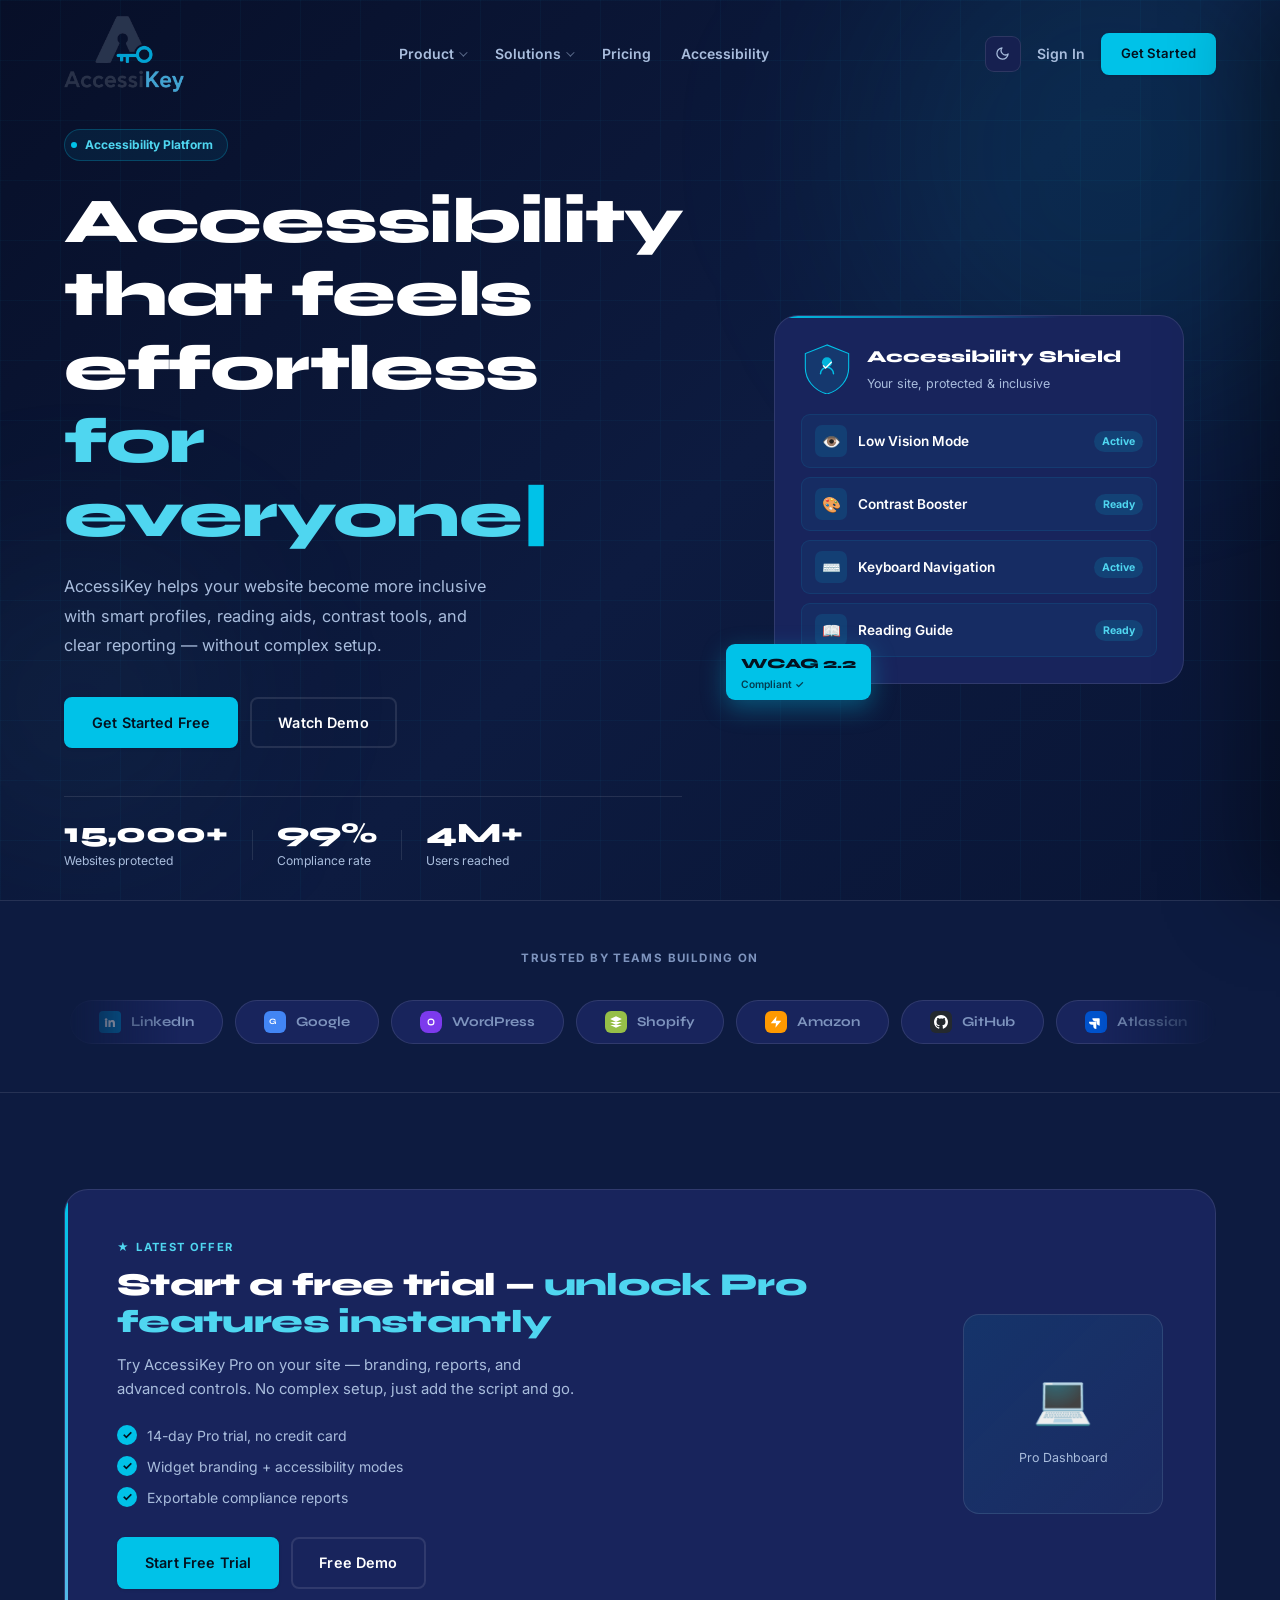
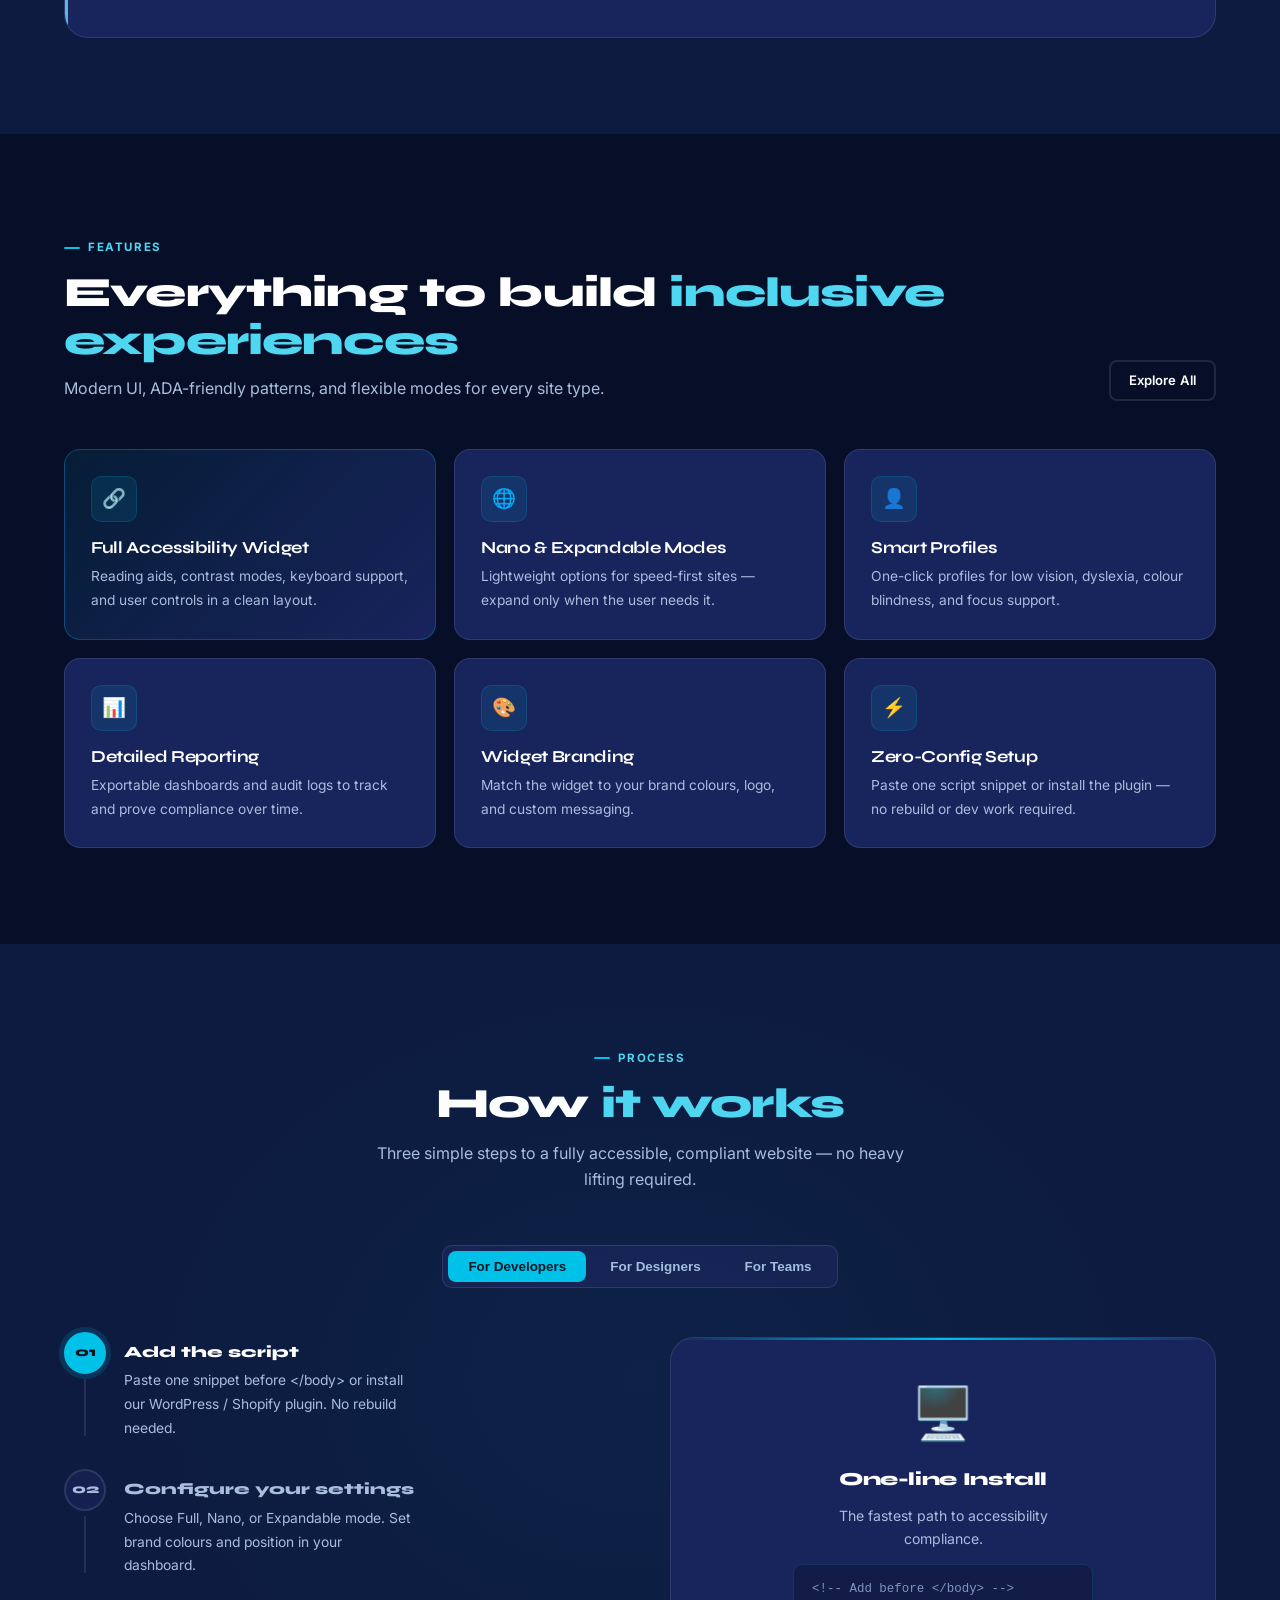
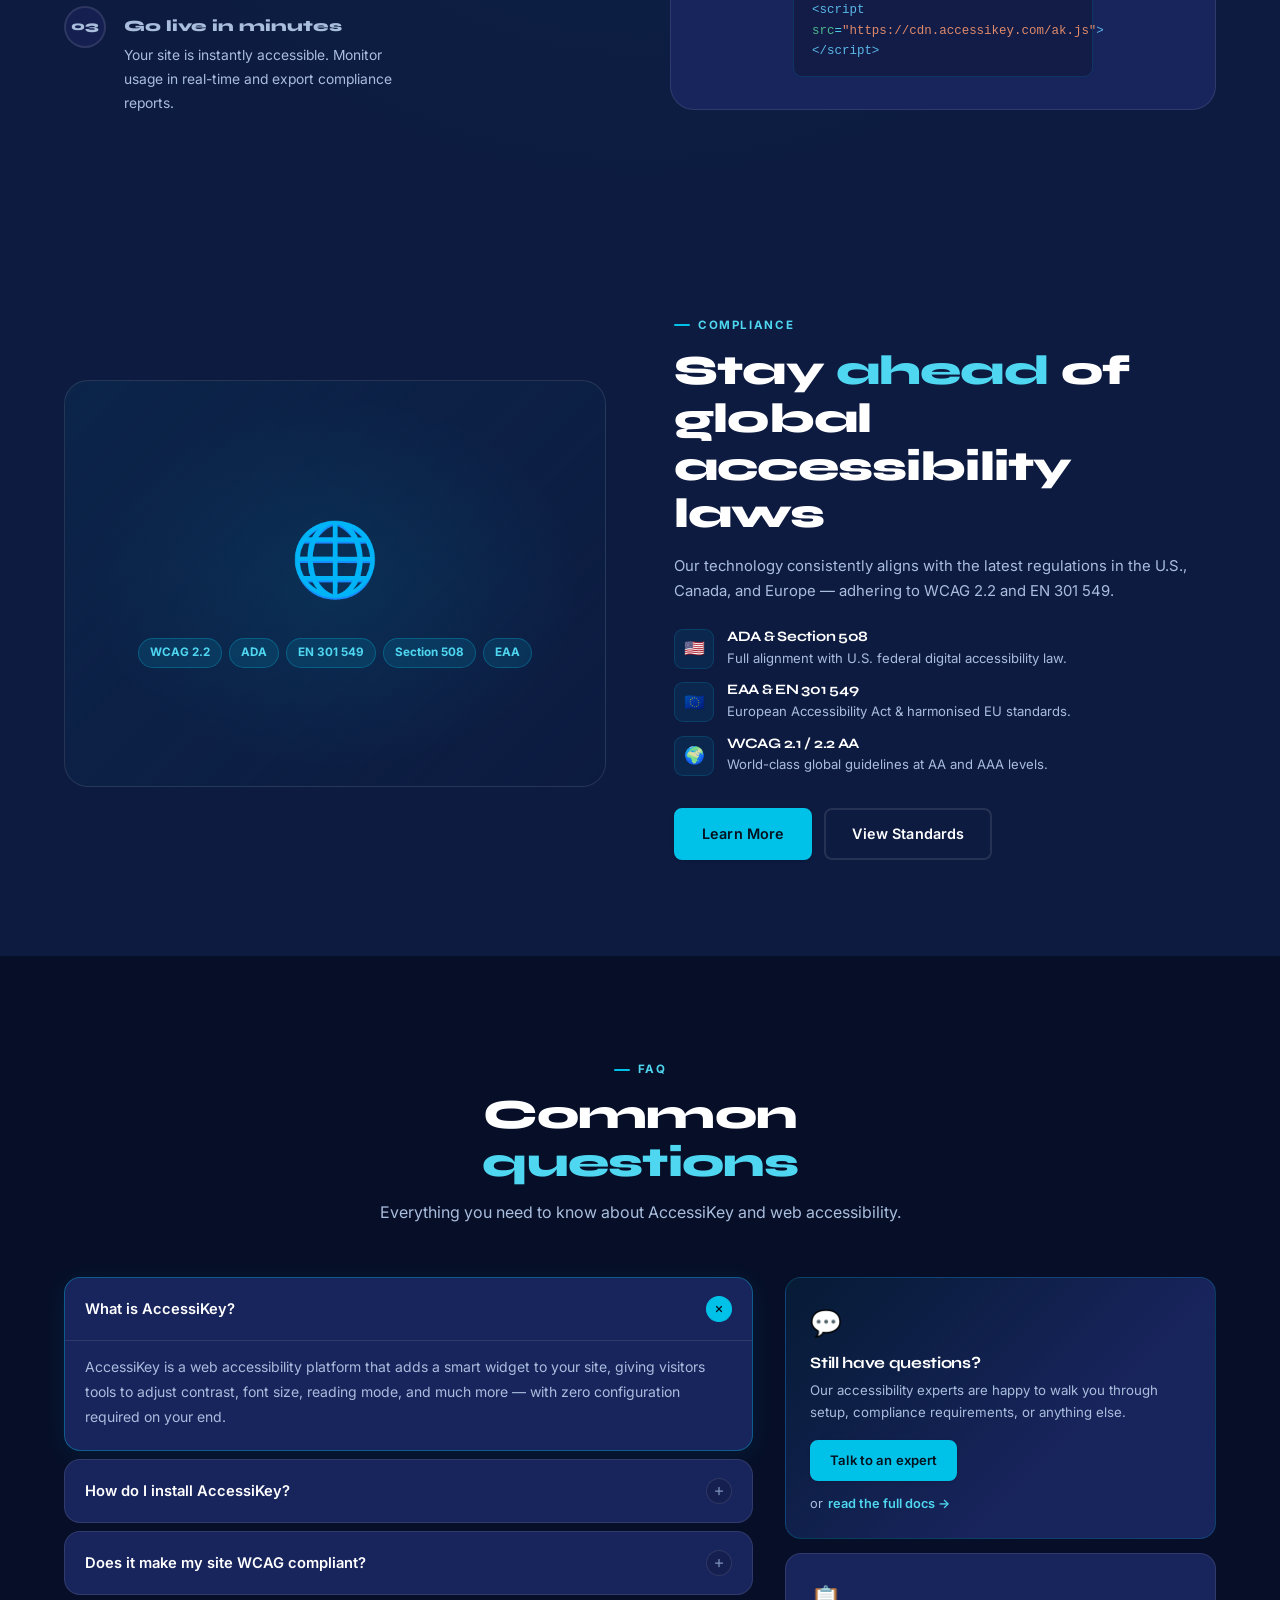
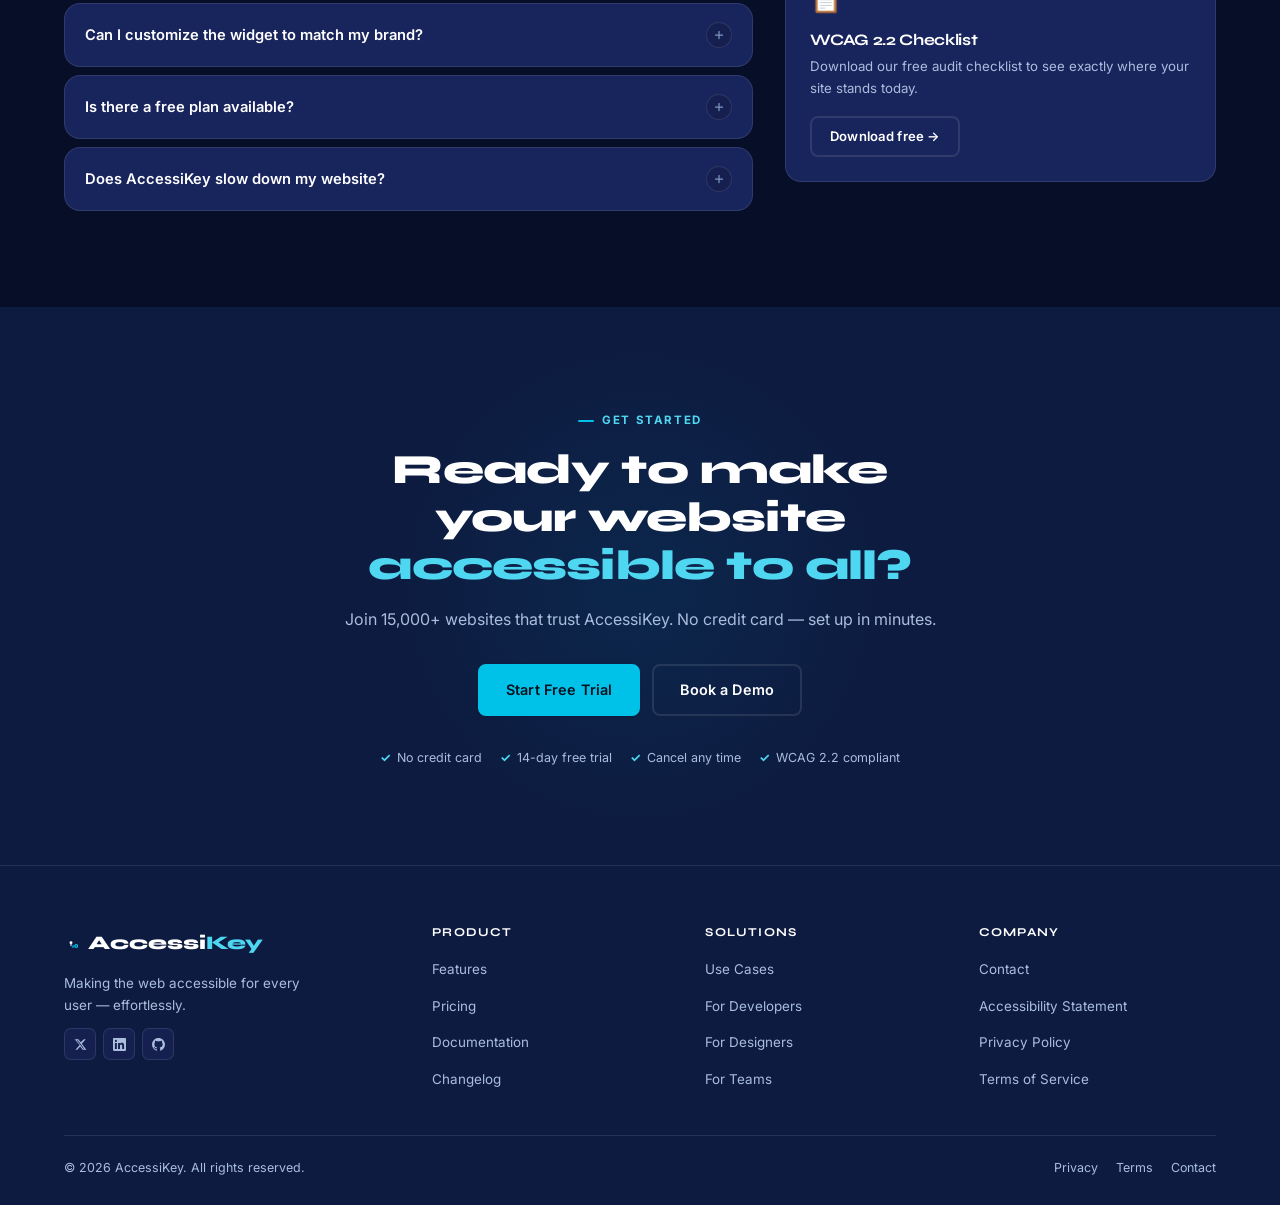
==== commit 6aa0fd8f: "new pages created" ====
--- a/index.html
+++ b/index.html
@@ -69,11 +69,15 @@
                 <span class="di-icon">🏢</span>
                 <span><strong>Teams</strong><br>Dashboard &amp; reporting</span>
               </a>
+              <a href="use-cases.html" class="dropdown-item">
+                <span class="di-icon">📁</span>
+                <span><strong>Use Cases</strong><br>See AccessiKey in action</span>
+              </a>
             </div>
           </div>
         </li>
-        <li><a href="#pricing">Pricing</a></li>
-        <li><a href="#compliance">Accessibility</a></li>
+        <li><a href="pricing.html">Pricing</a></li>
+        <li><a href="accessibility-statement.html">Accessibility</a></li>
       </ul>
 
       <div class="nav-cta">
@@ -142,6 +146,9 @@
         <a href="#platform" class="mobile-nav-sub-link">
           <span class="msub-icon">🌐</span> All Platforms
         </a>
+        <a href="use-cases.html" class="mobile-nav-sub-link">
+          <span class="msub-icon">📁</span> Use Cases
+        </a>
       </div>
     </div>
 
@@ -169,8 +176,8 @@
 
     <!-- Flat links -->
     <div class="mobile-nav-flat">
-      <a href="#pricing" class="mobile-nav-flat-link">Pricing</a>
-      <a href="#compliance" class="mobile-nav-flat-link">Accessibility</a>
+      <a href="pricing.html" class="mobile-nav-flat-link">Pricing</a>
+      <a href="accessibility-statement.html" class="mobile-nav-flat-link">Accessibility</a>
     </div>
   </div>
 
@@ -673,7 +680,7 @@
           <h5>Product</h5>
           <ul>
             <li><a href="#features">Features</a></li>
-            <li><a href="#pricing">Pricing</a></li>
+            <li><a href="pricing.html">Pricing</a></li>
             <li><a href="#">Documentation</a></li>
             <li><a href="#">Changelog</a></li>
           </ul>
@@ -681,19 +688,19 @@
         <div class="footer-col">
           <h5>Solutions</h5>
           <ul>
+            <li><a href="use-cases.html">Use Cases</a></li>
             <li><a href="#how-it-works">For Developers</a></li>
             <li><a href="#how-it-works">For Designers</a></li>
             <li><a href="#how-it-works">For Teams</a></li>
-            <li><a href="#">Enterprise</a></li>
           </ul>
         </div>
         <div class="footer-col">
-          <h5>Legal</h5>
+          <h5>Company</h5>
           <ul>
+            <li><a href="contact.html">Contact</a></li>
+            <li><a href="accessibility-statement.html">Accessibility Statement</a></li>
             <li><a href="#">Privacy Policy</a></li>
             <li><a href="#">Terms of Service</a></li>
-            <li><a href="#">WCAG Statement</a></li>
-            <li><a href="#">Cookies</a></li>
           </ul>
         </div>
       </div>
@@ -702,7 +709,7 @@
         <div class="footer-bottom-links">
           <a href="#">Privacy</a>
           <a href="#">Terms</a>
-          <a href="#">Status</a>
+          <a href="contact.html">Contact</a>
         </div>
       </div>
     </div>
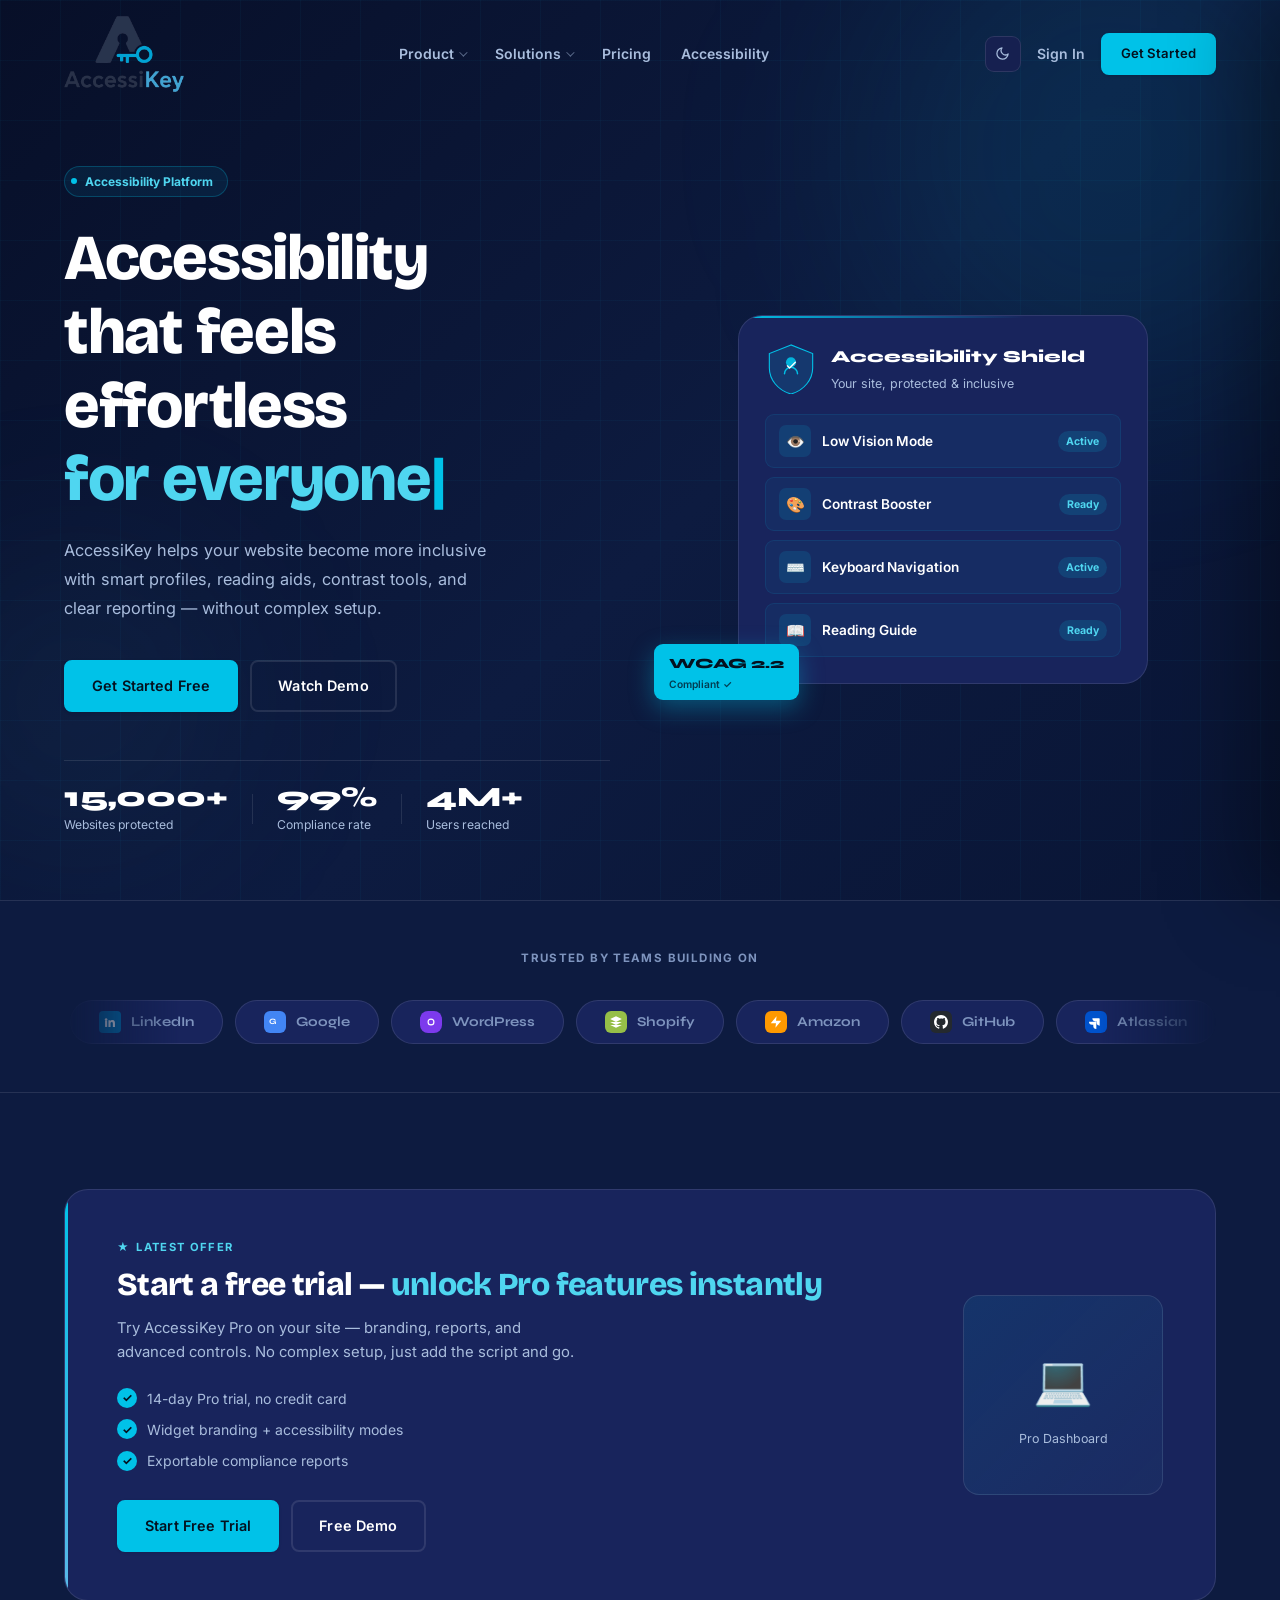
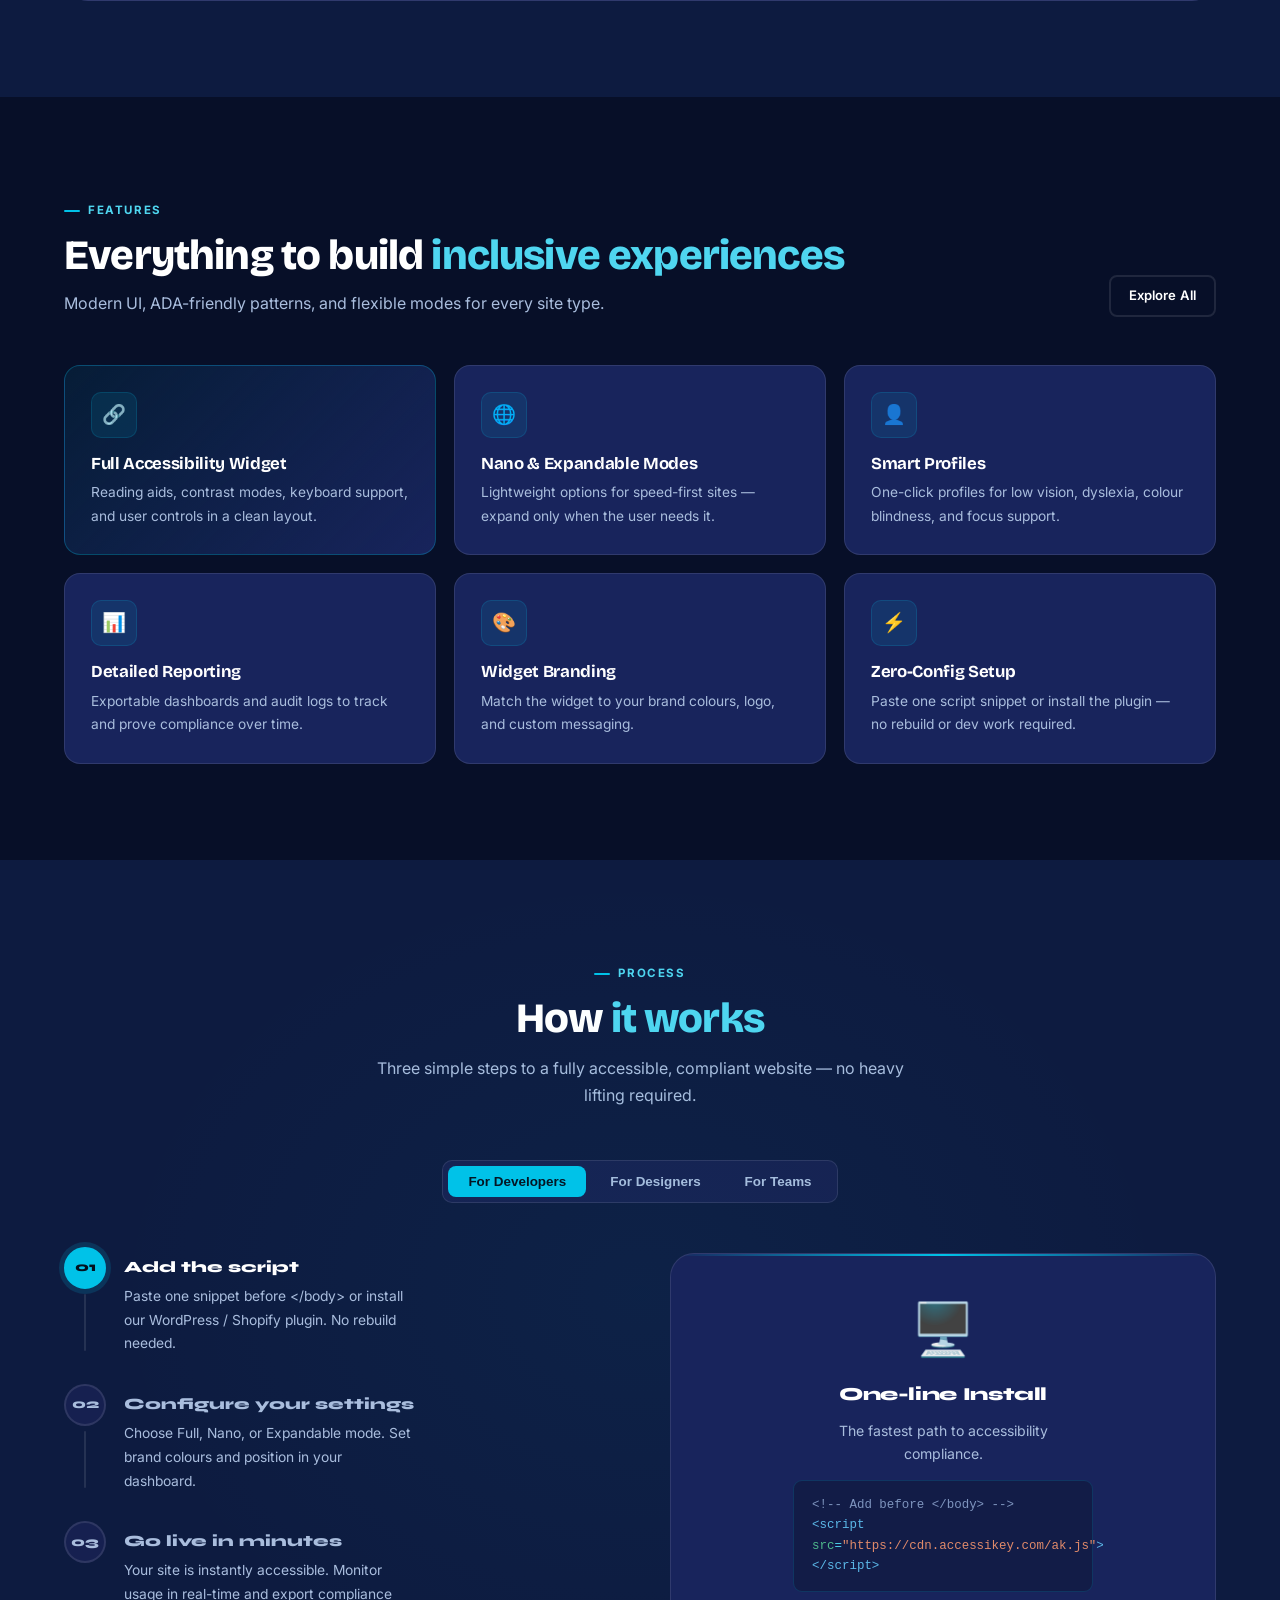
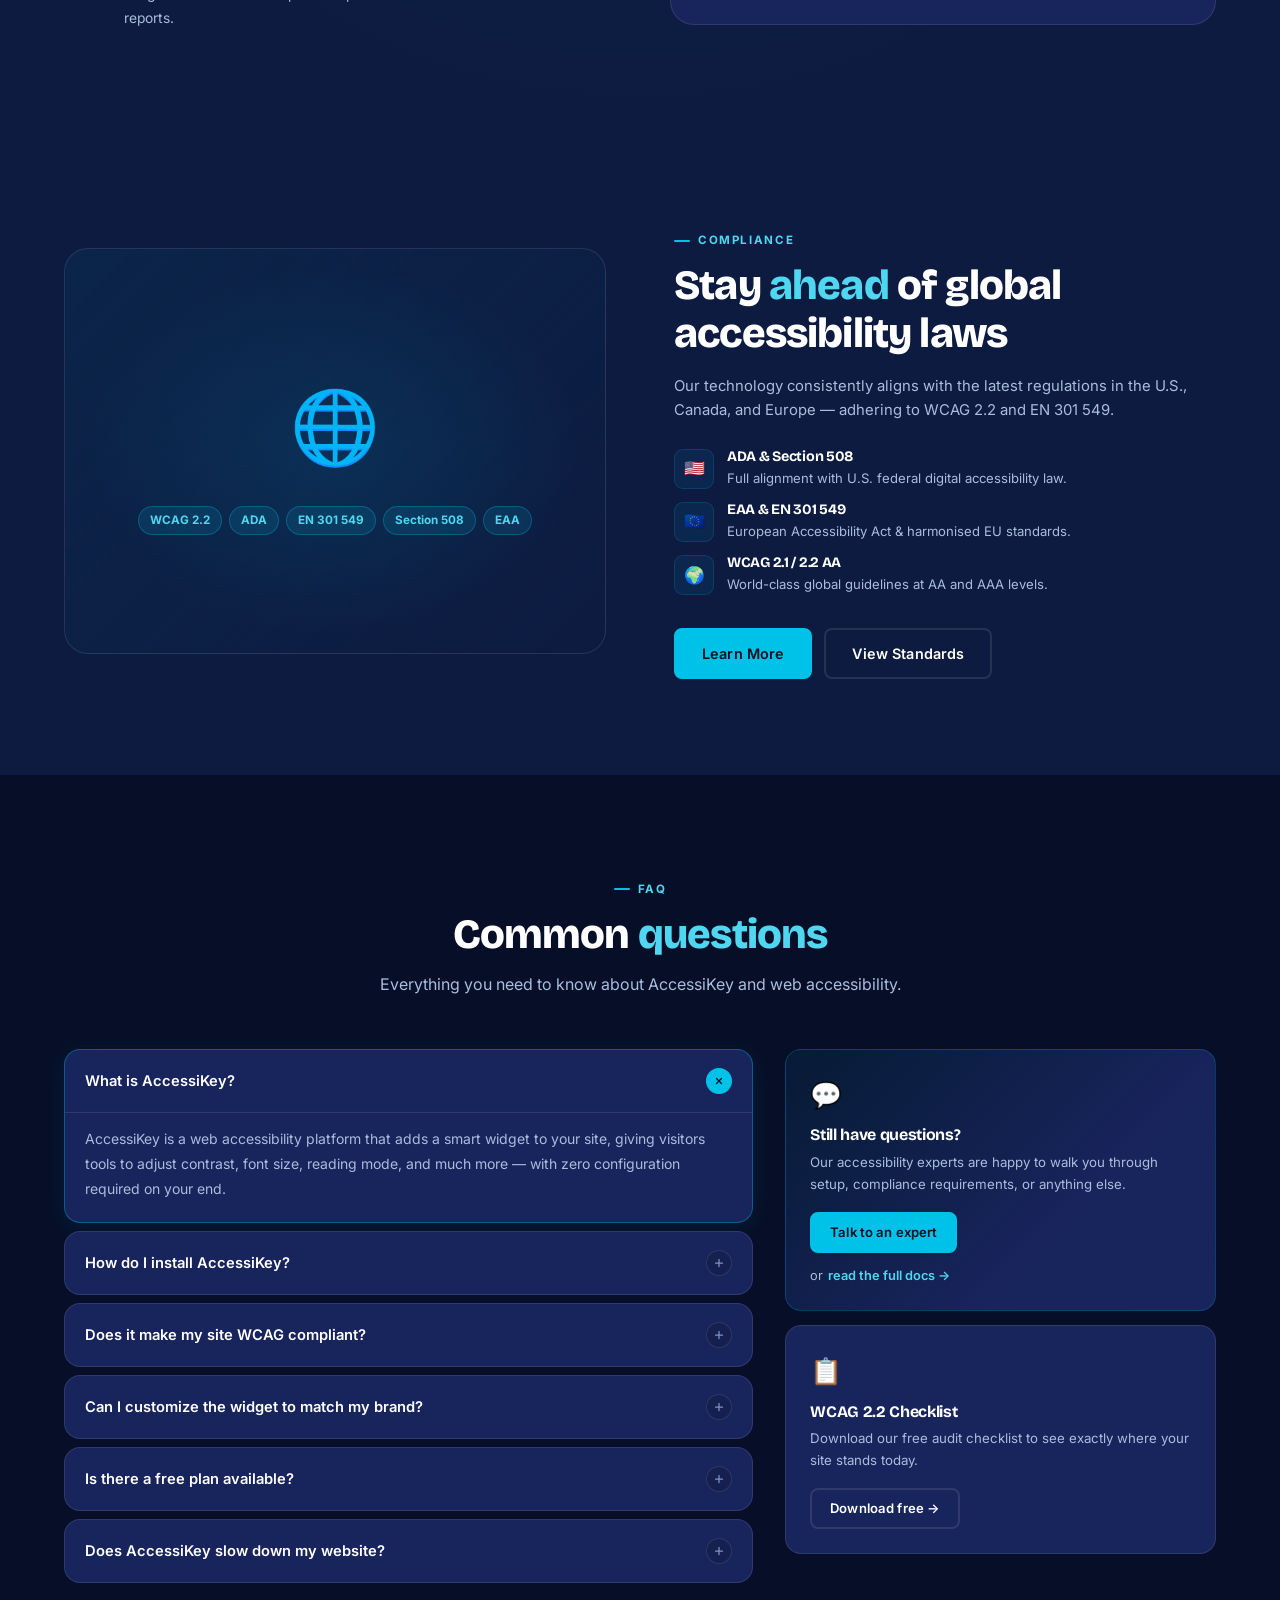
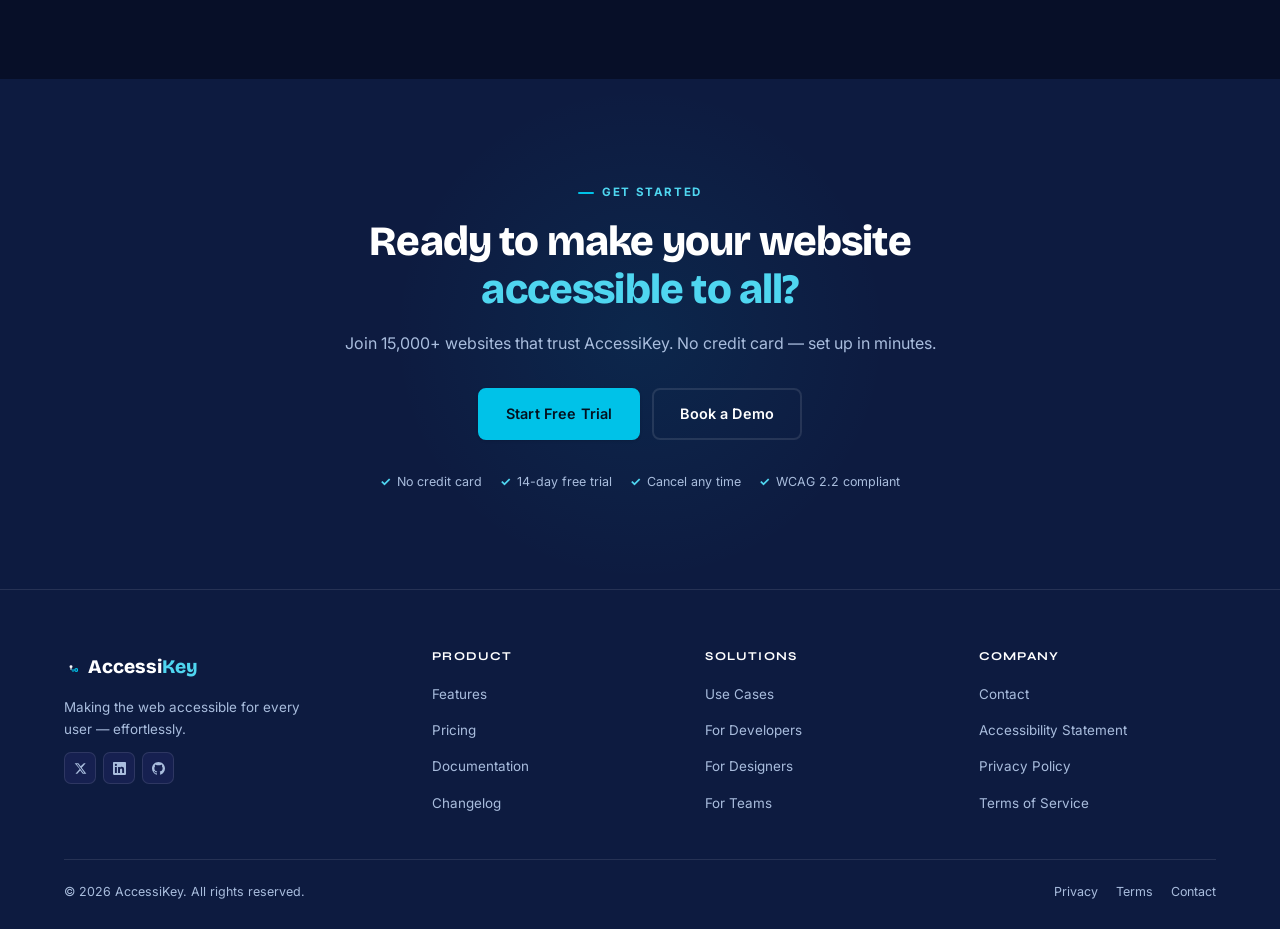
==== commit 98ade31f: "font changed of the website" ====
--- a/index.html
+++ b/index.html
@@ -8,6 +8,7 @@
   <link rel="preconnect" href="https://fonts.googleapis.com"/>
   <link rel="preconnect" href="https://fonts.gstatic.com" crossorigin/>
   <link href="https://fonts.googleapis.com/css2?family=Inter:wght@300;400;500;600;700&family=Syne:wght@700;800&display=swap" rel="stylesheet"/>
+  <link href="https://fonts.googleapis.com/css2?family=Bricolage+Grotesque:opsz,wght@12..96,400..800&family=Inter:wght@400;500;600;700&family=JetBrains+Mono:wght@400;500;600&display=swap" rel="stylesheet">
   <link rel="stylesheet" href="assets/css/style.css"/>
 </head>
 <body>
--- a/assets/css/style.css
+++ b/assets/css/style.css
@@ -69,7 +69,7 @@
   overflow-x: hidden;
   transition: background 0.3s, color 0.3s;
 }
-h1,h2,h3,h4,h5 { font-family: 'Syne', sans-serif; line-height: 1.15; letter-spacing: -0.02em; color: var(--text); }
+h1,h2,h3,h4,h5 { font-family: 'Bricolage Grotesque', sans-serif; line-height: 1.15; letter-spacing: -0.02em; color: var(--text); }
 h1 { font-size: clamp(2.4rem,5vw,4rem); font-weight: 800; }
 h2 { font-size: clamp(1.8rem,3.5vw,2.6rem); font-weight: 800; }
 h4 { font-size: 1.05rem; font-weight: 700; }
@@ -197,7 +197,7 @@
 /* Logo */
 .nav-logo { display: flex; align-items: center; gap: 10px; width: 120px;}
 .nav-logo-icon { height: 34px; width: 14px; flex-shrink: 0; }
-.nav-logo-text { font-family: 'Syne', sans-serif; font-size: 1.2rem; font-weight: 800; color: var(--text); white-space: nowrap; }
+.nav-logo-text { font-family: 'Bricolage Grotesque', sans-serif; font-size: 1.2rem; font-weight: 800; color: var(--text); white-space: nowrap; }
 .nav-logo-text .ak-cyan { color: var(--cyan-text); }
 
 /* Nav links */
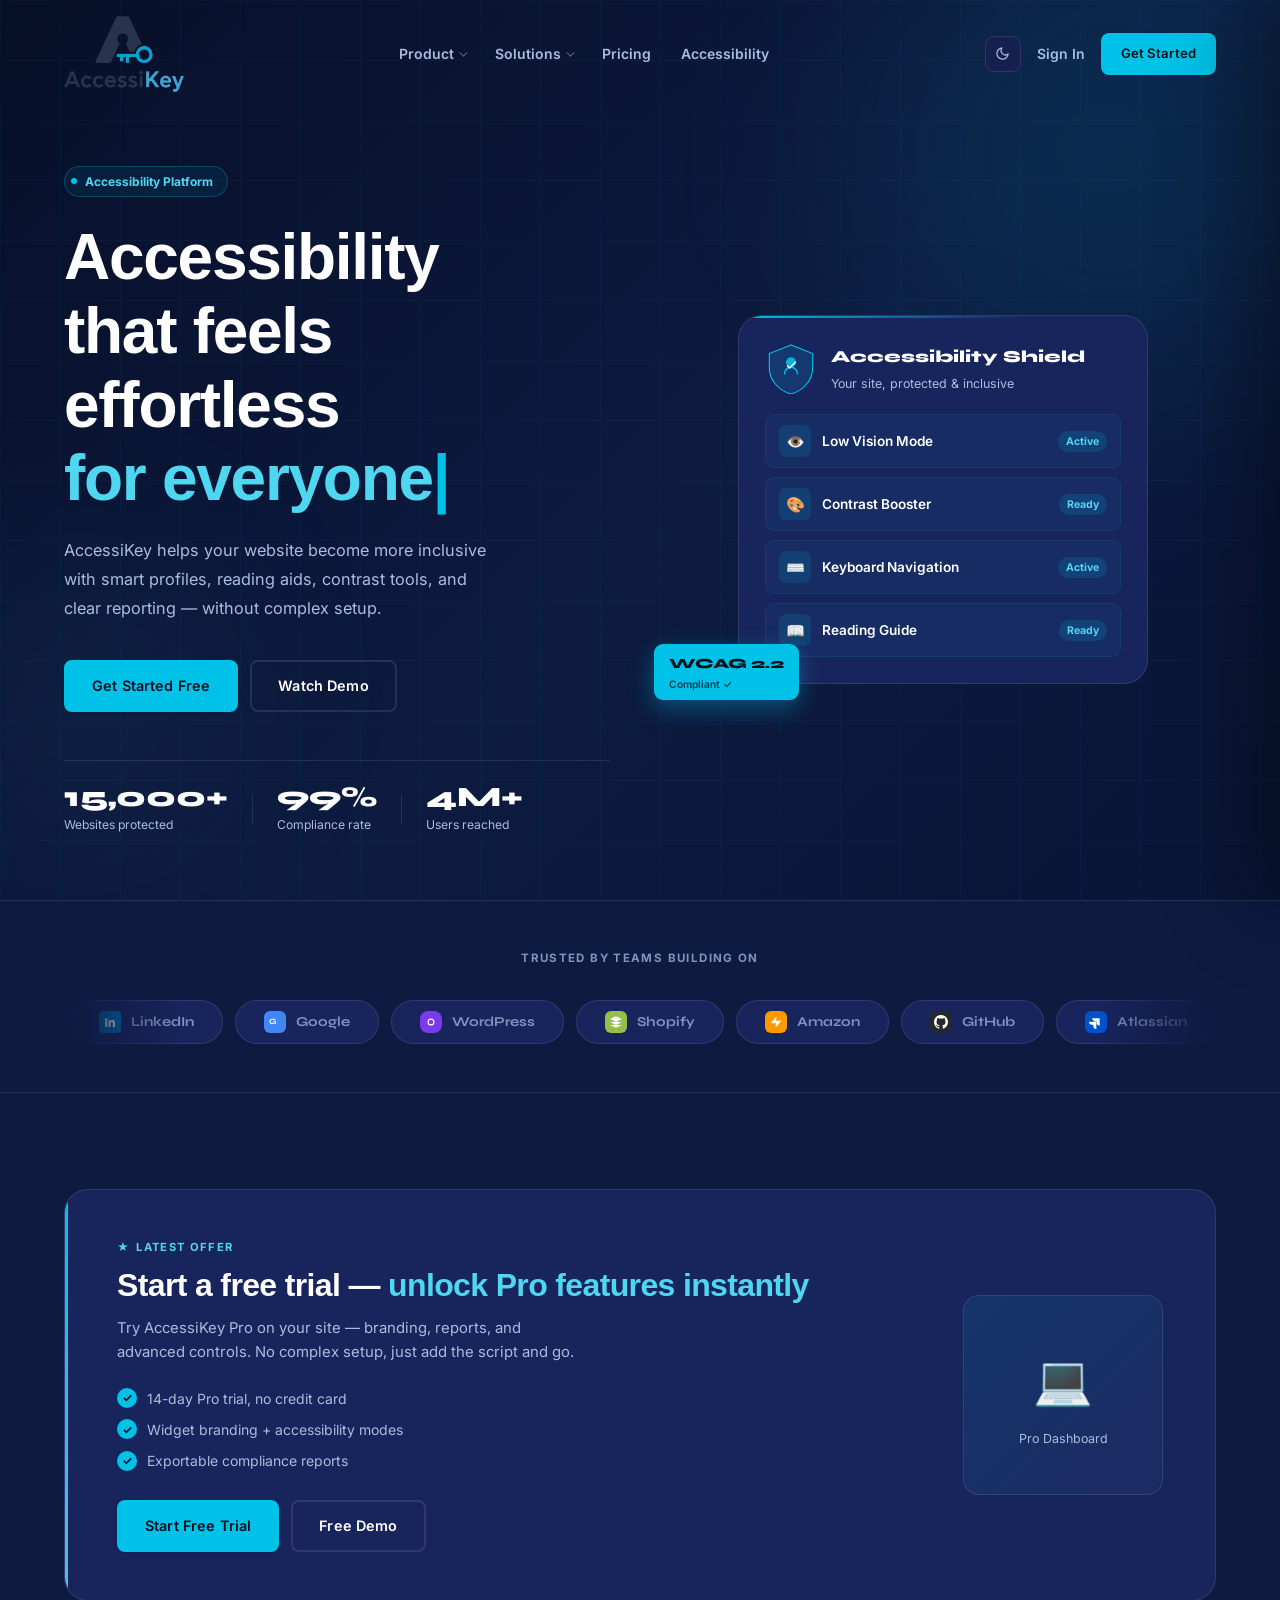
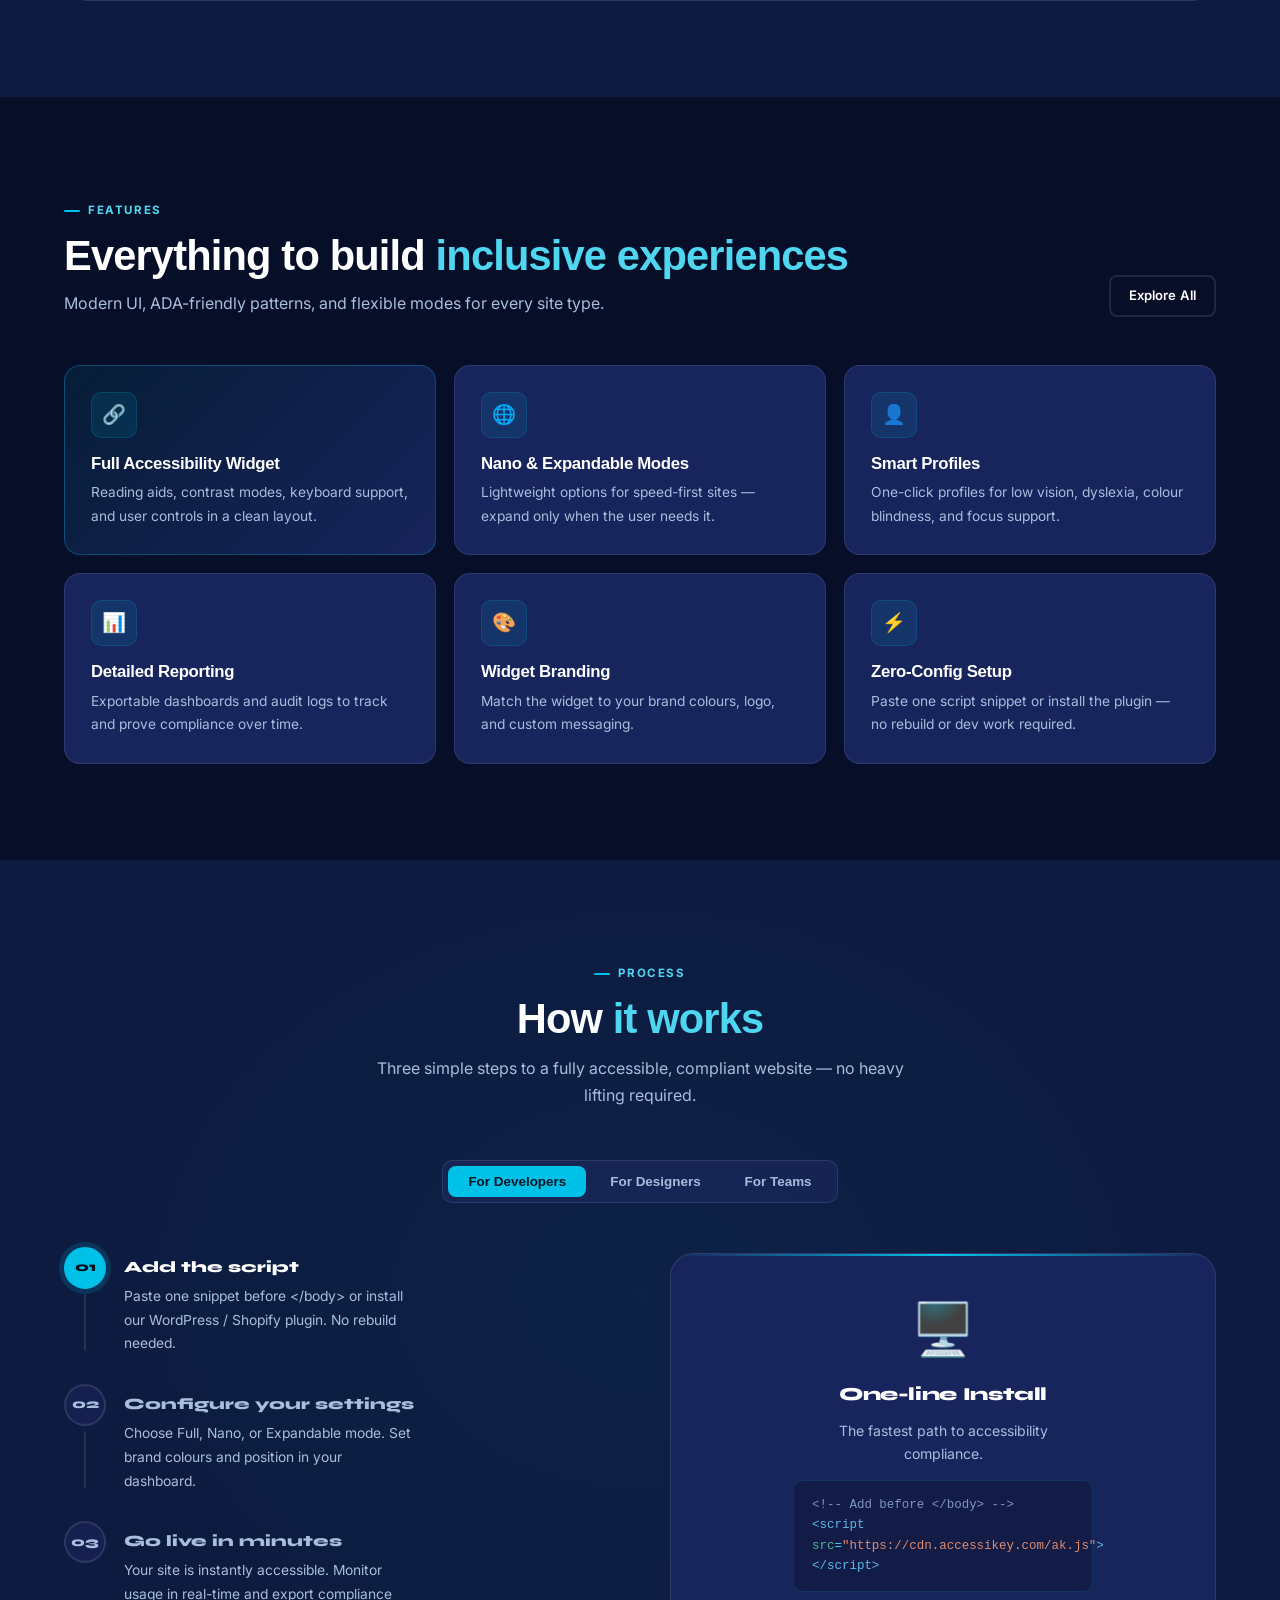
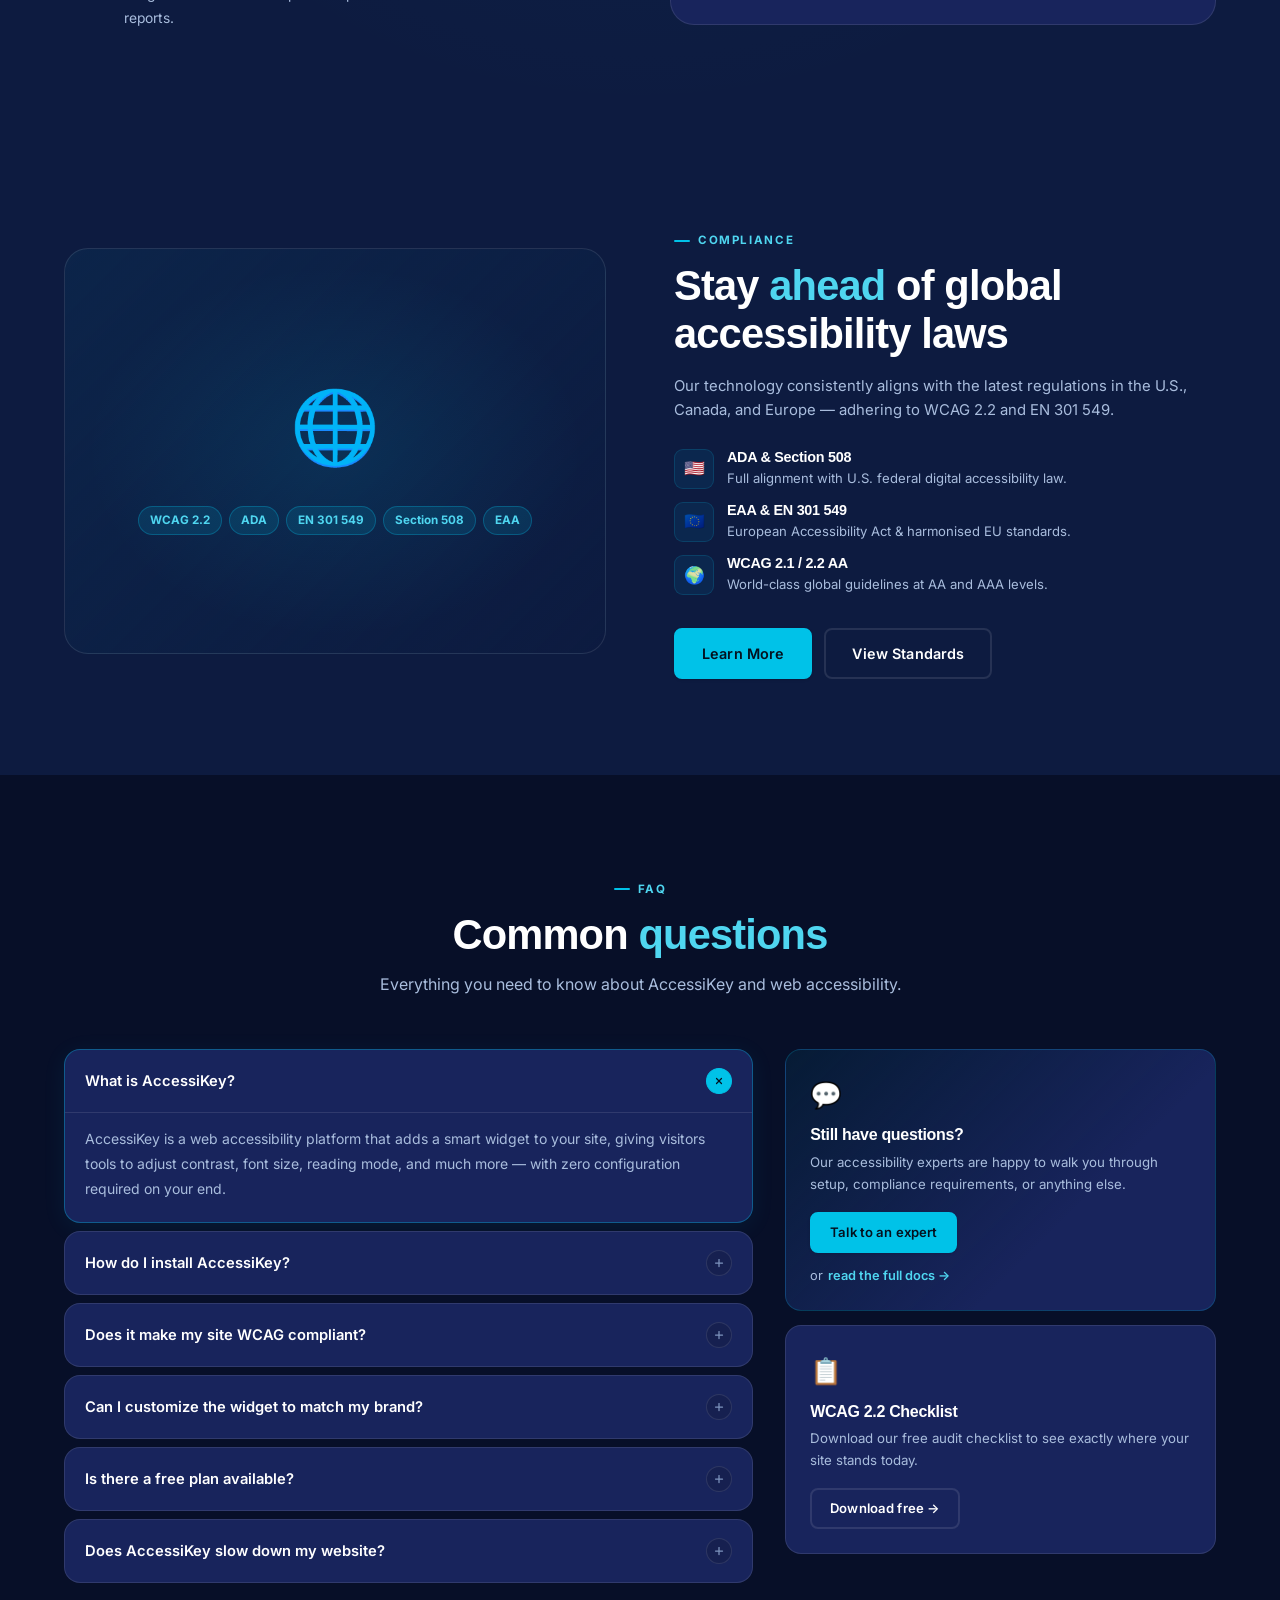
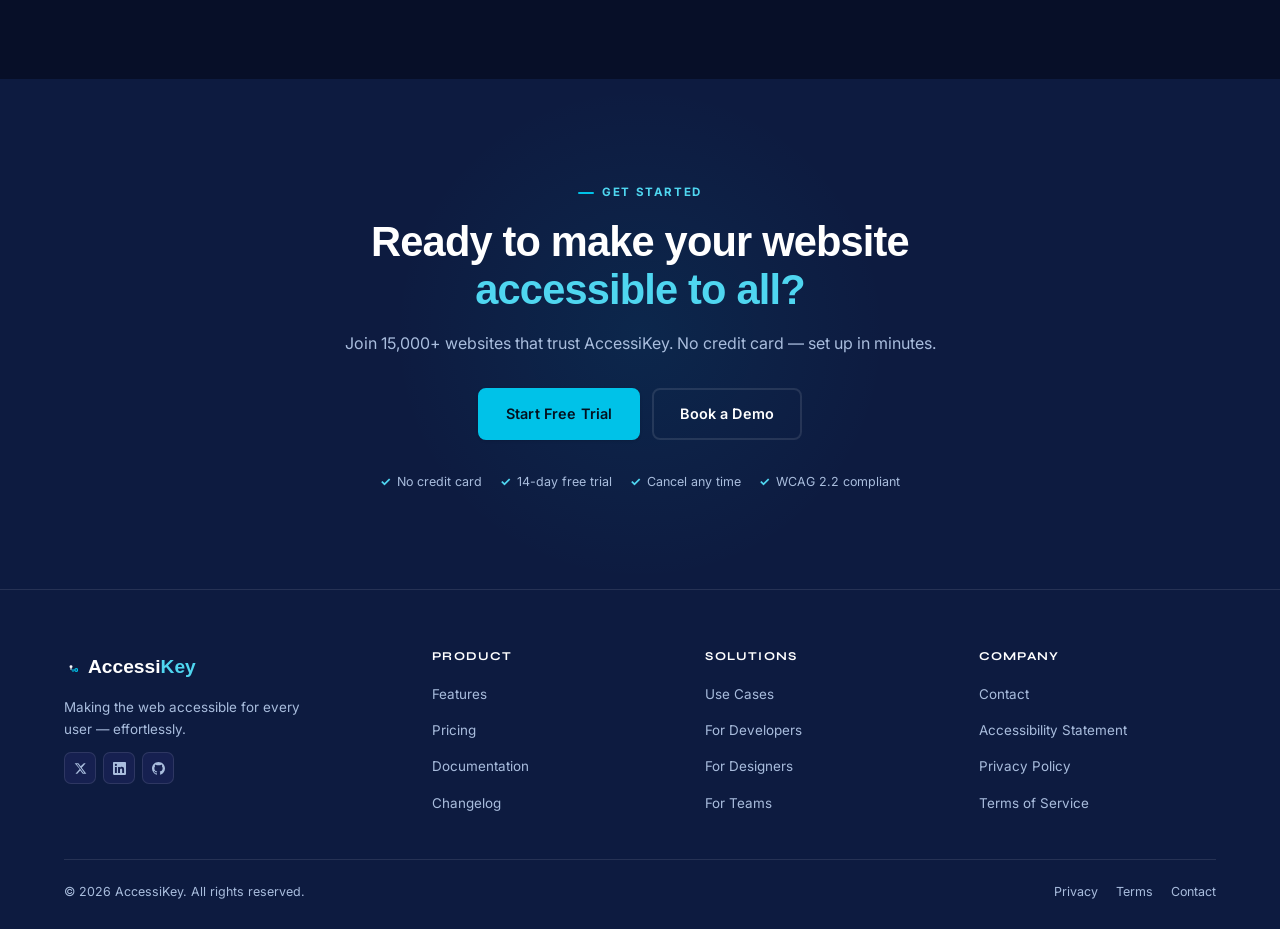
==== commit b9bb16e2: "created new product pageas" ====
--- a/index.html
+++ b/index.html
@@ -8,7 +8,6 @@
   <link rel="preconnect" href="https://fonts.googleapis.com"/>
   <link rel="preconnect" href="https://fonts.gstatic.com" crossorigin/>
   <link href="https://fonts.googleapis.com/css2?family=Inter:wght@300;400;500;600;700&family=Syne:wght@700;800&display=swap" rel="stylesheet"/>
-  <link href="https://fonts.googleapis.com/css2?family=Bricolage+Grotesque:opsz,wght@12..96,400..800&family=Inter:wght@400;500;600;700&family=JetBrains+Mono:wght@400;500;600&display=swap" rel="stylesheet">
   <link rel="stylesheet" href="assets/css/style.css"/>
 </head>
 <body>
@@ -27,26 +26,26 @@
           <div class="nav-dropdown">
             <div class="dropdown-col">
               <div class="dropdown-label">Features</div>
-              <a href="#features" class="dropdown-item">
+              <a href="accessibility-widget.html" class="dropdown-item">
                 <span class="di-icon">🔗</span>
                 <span><strong>Accessibility Widget</strong>Reading aids &amp; contrast tools</span>
               </a>
-              <a href="#features" class="dropdown-item">
+              <a href="smart-profiles.html" class="dropdown-item">
                 <span class="di-icon">👤</span>
                 <span><strong>Smart Profiles</strong><br>One-click accessibility modes</span>
               </a>
-              <a href="#features" class="dropdown-item">
+              <a href="reporting.html" class="dropdown-item">
                 <span class="di-icon">📊</span>
                 <span><strong>Reporting</strong><br>Audit logs &amp; compliance exports</span>
               </a>
             </div>
             <div class="dropdown-col">
               <div class="dropdown-label">Integrations</div>
-              <a href="#platform" class="dropdown-item">
+              <a href="zero-config-setup.html" class="dropdown-item">
                 <span class="di-icon">⚡</span>
                 <span><strong>Zero-config Setup</strong><br>One script tag install</span>
               </a>
-              <a href="#platform" class="dropdown-item">
+              <a href="all-platforms.html" class="dropdown-item">
                 <span class="di-icon">🌐</span>
                 <span><strong>All Platforms</strong><br>WordPress, Shopify &amp; more</span>
               </a>
@@ -131,20 +130,20 @@
       </button>
       <div class="mobile-nav-submenu">
         <div class="mobile-nav-sub-label">Features</div>
-        <a href="#features" class="mobile-nav-sub-link">
+        <a href="accessibility-widget.html" class="mobile-nav-sub-link">
           <span class="msub-icon">🔗</span> Accessibility Widget
         </a>
-        <a href="#features" class="mobile-nav-sub-link">
+        <a href="smart-profiles.html" class="mobile-nav-sub-link">
           <span class="msub-icon">👤</span> Smart Profiles
         </a>
-        <a href="#features" class="mobile-nav-sub-link">
+        <a href="reporting.html" class="mobile-nav-sub-link">
           <span class="msub-icon">📊</span> Reporting
         </a>
         <div class="mobile-nav-sub-label">Integrations</div>
-        <a href="#platform" class="mobile-nav-sub-link">
+        <a href="zero-config-setup.html" class="mobile-nav-sub-link">
           <span class="msub-icon">⚡</span> Zero-config Setup
         </a>
-        <a href="#platform" class="mobile-nav-sub-link">
+        <a href="all-platforms.html" class="mobile-nav-sub-link">
           <span class="msub-icon">🌐</span> All Platforms
         </a>
         <a href="use-cases.html" class="mobile-nav-sub-link">
--- a/assets/css/style.css
+++ b/assets/css/style.css
@@ -402,7 +402,7 @@
    HERO
    ======================================================== */
 .hero { position: relative; min-height: 100vh; display: flex; align-items: center; padding-top: 100px; overflow: hidden; }
-.hero-bg { position: absolute; inset: 0; background: linear-gradient(135deg, #070F28 0%, #0D1B40 55%, #091535 100%); z-index: 0; }
+.hero-bg { position: absolute; inset: 0; background: linear-gradient(135deg, #070F28 0%, #0D1B40 55%, #091535 100%); z-index: -1; }
 [data-theme="light"] .hero-bg { background: linear-gradient(135deg, #E8F2FD 0%, #F5F8FE 55%, #FFFFFF 100%); }
 .hero-grid {
   position: absolute; inset: 0;
